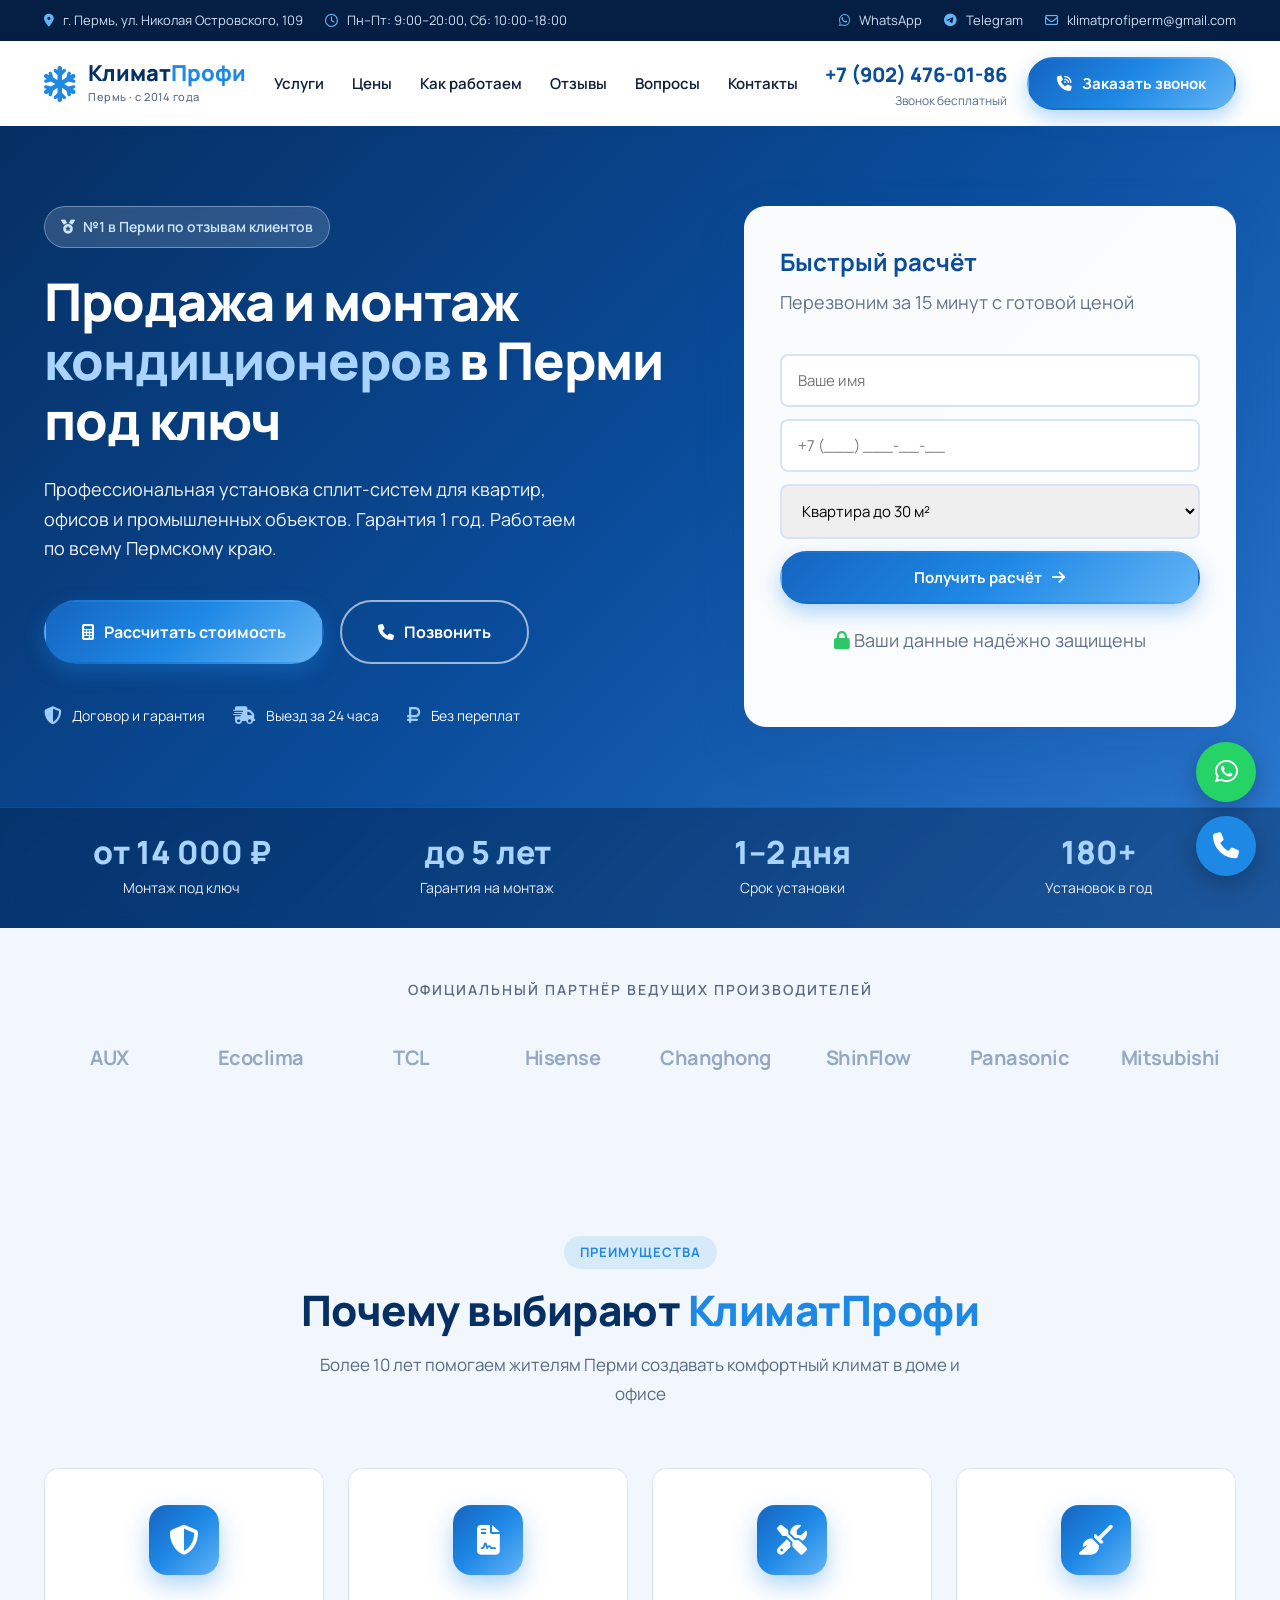
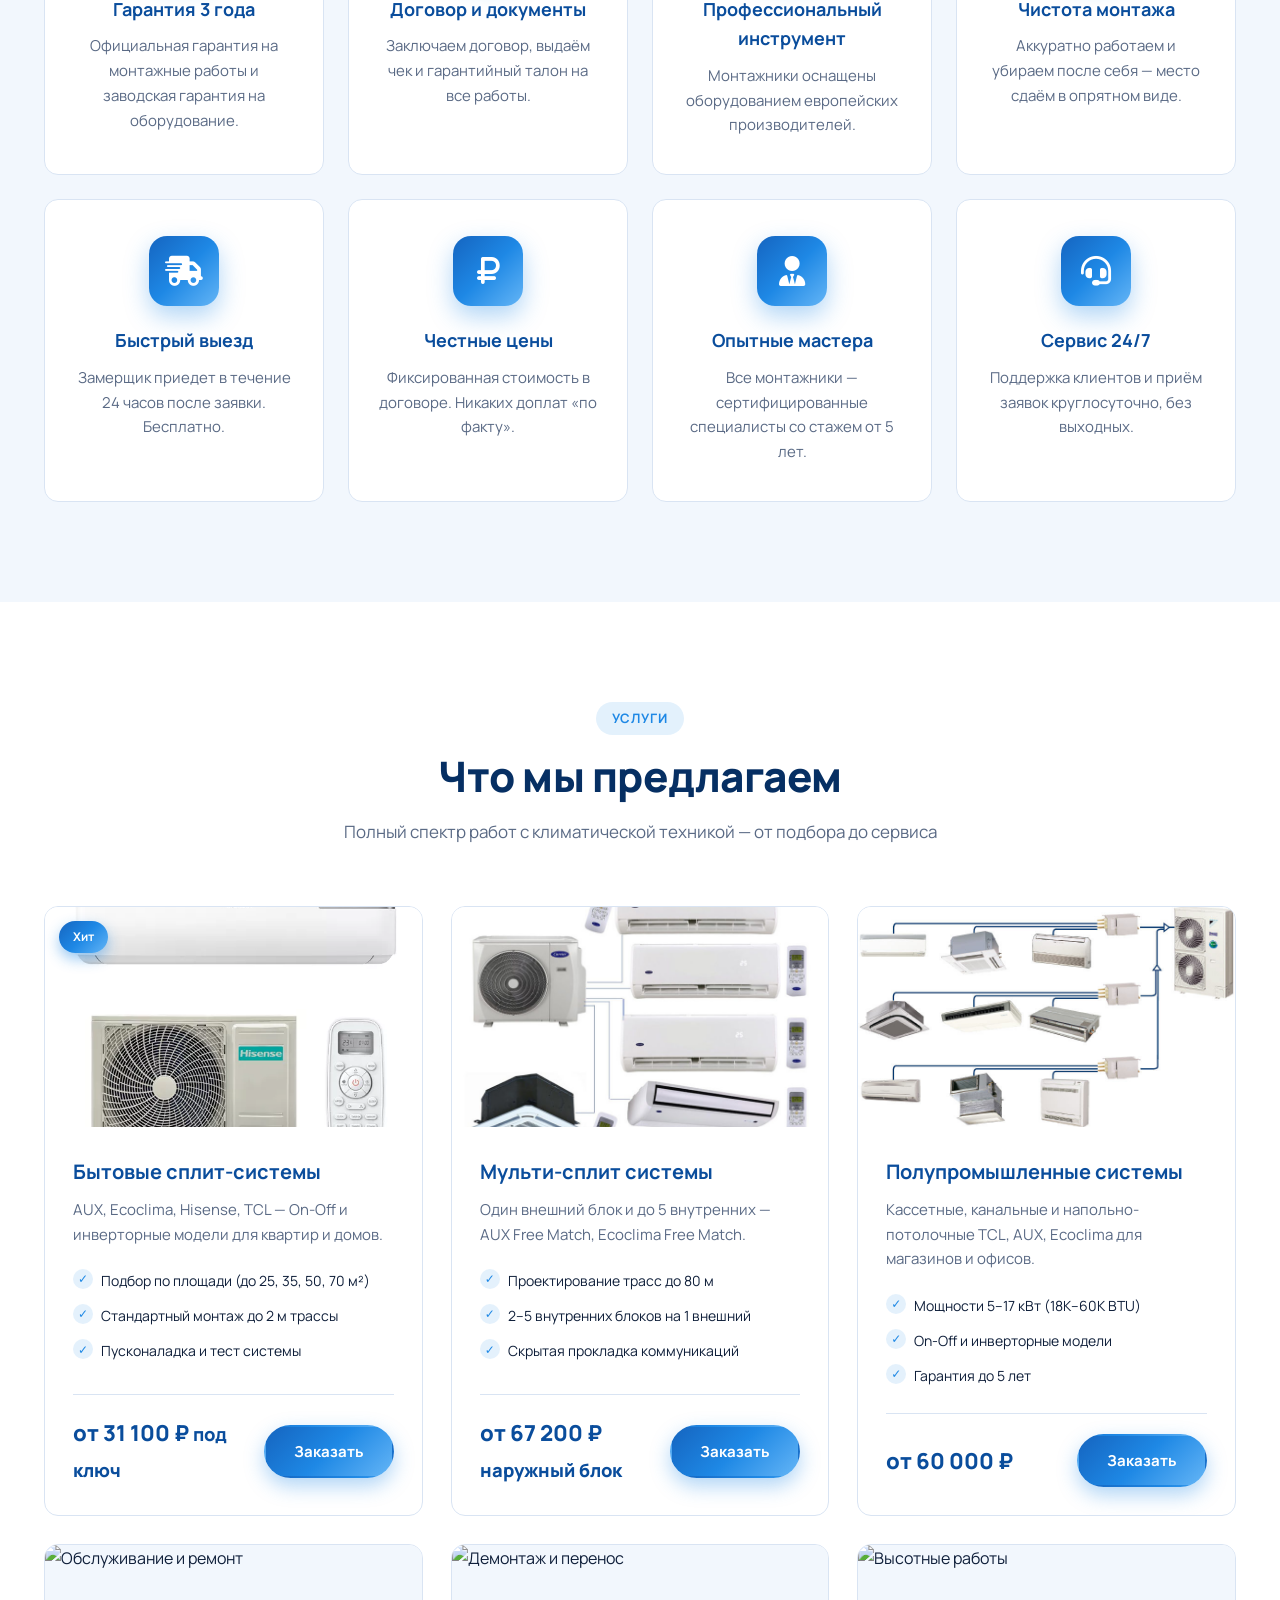
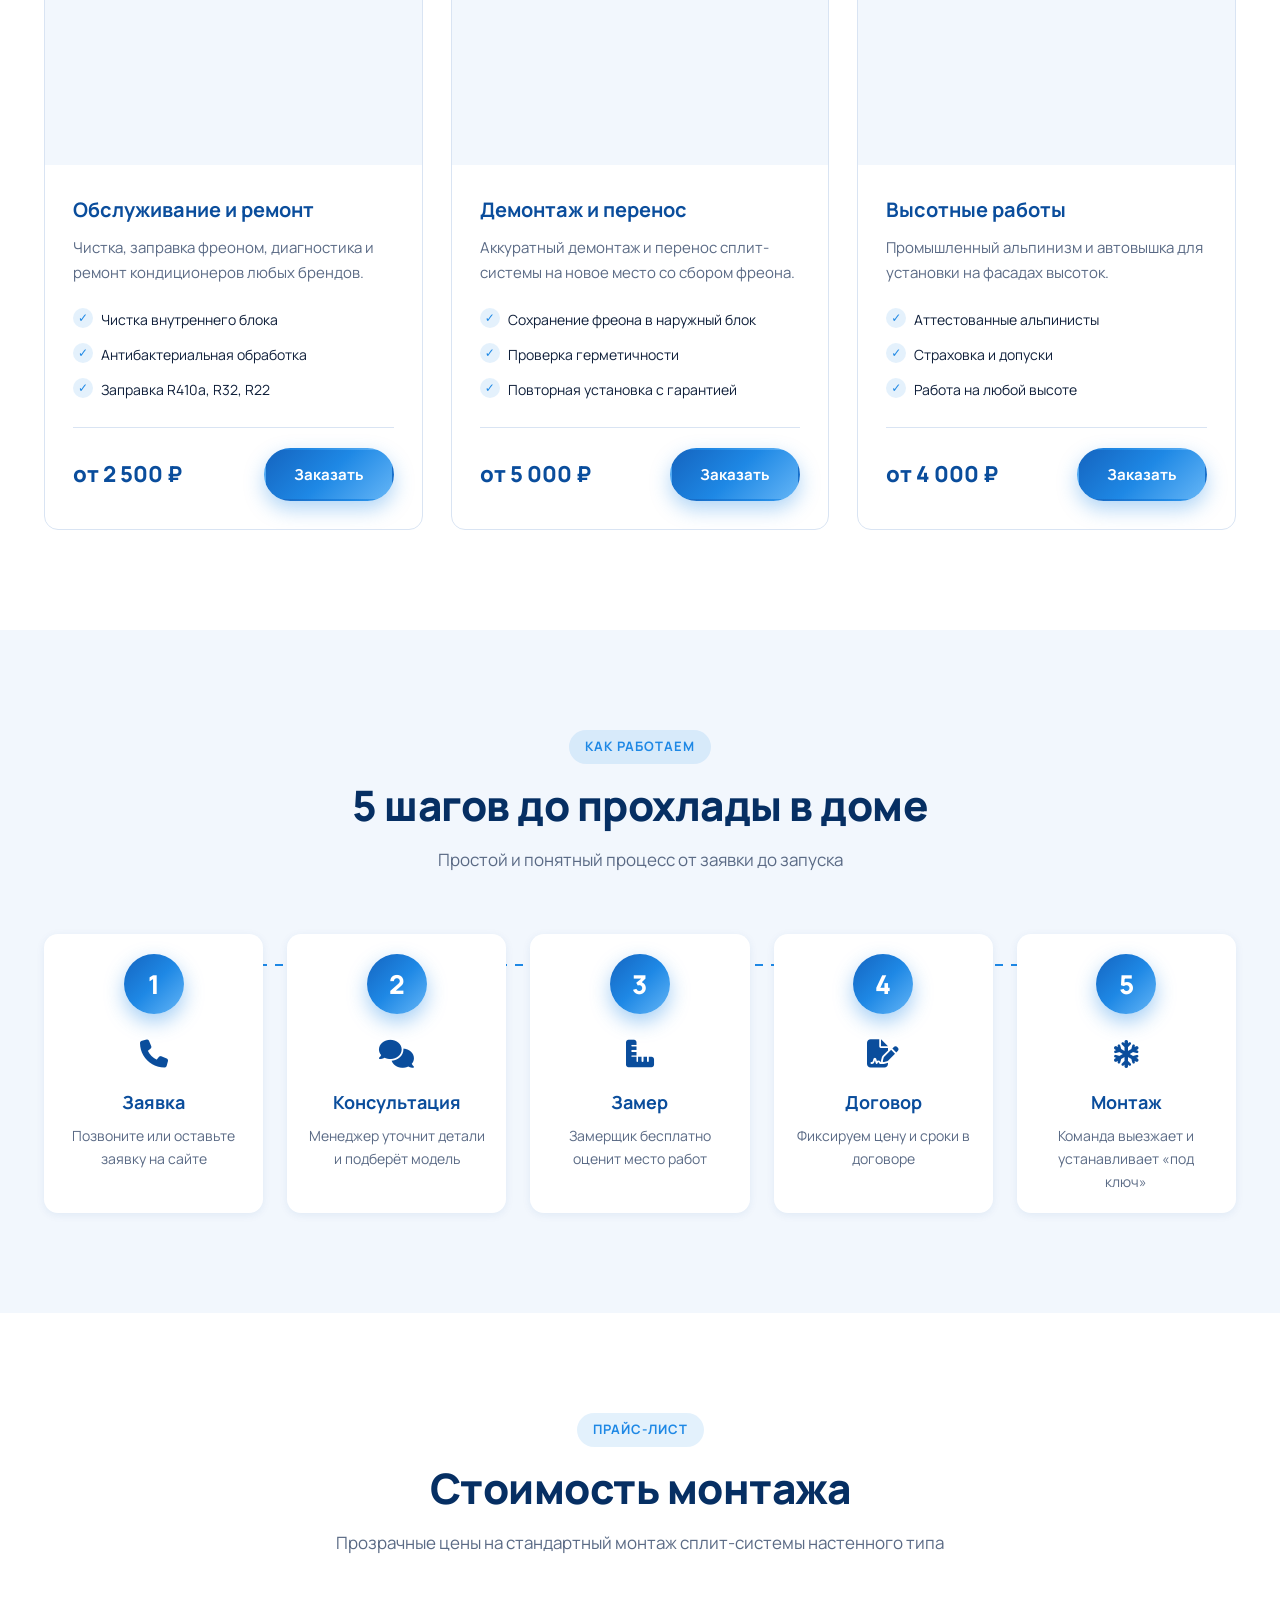
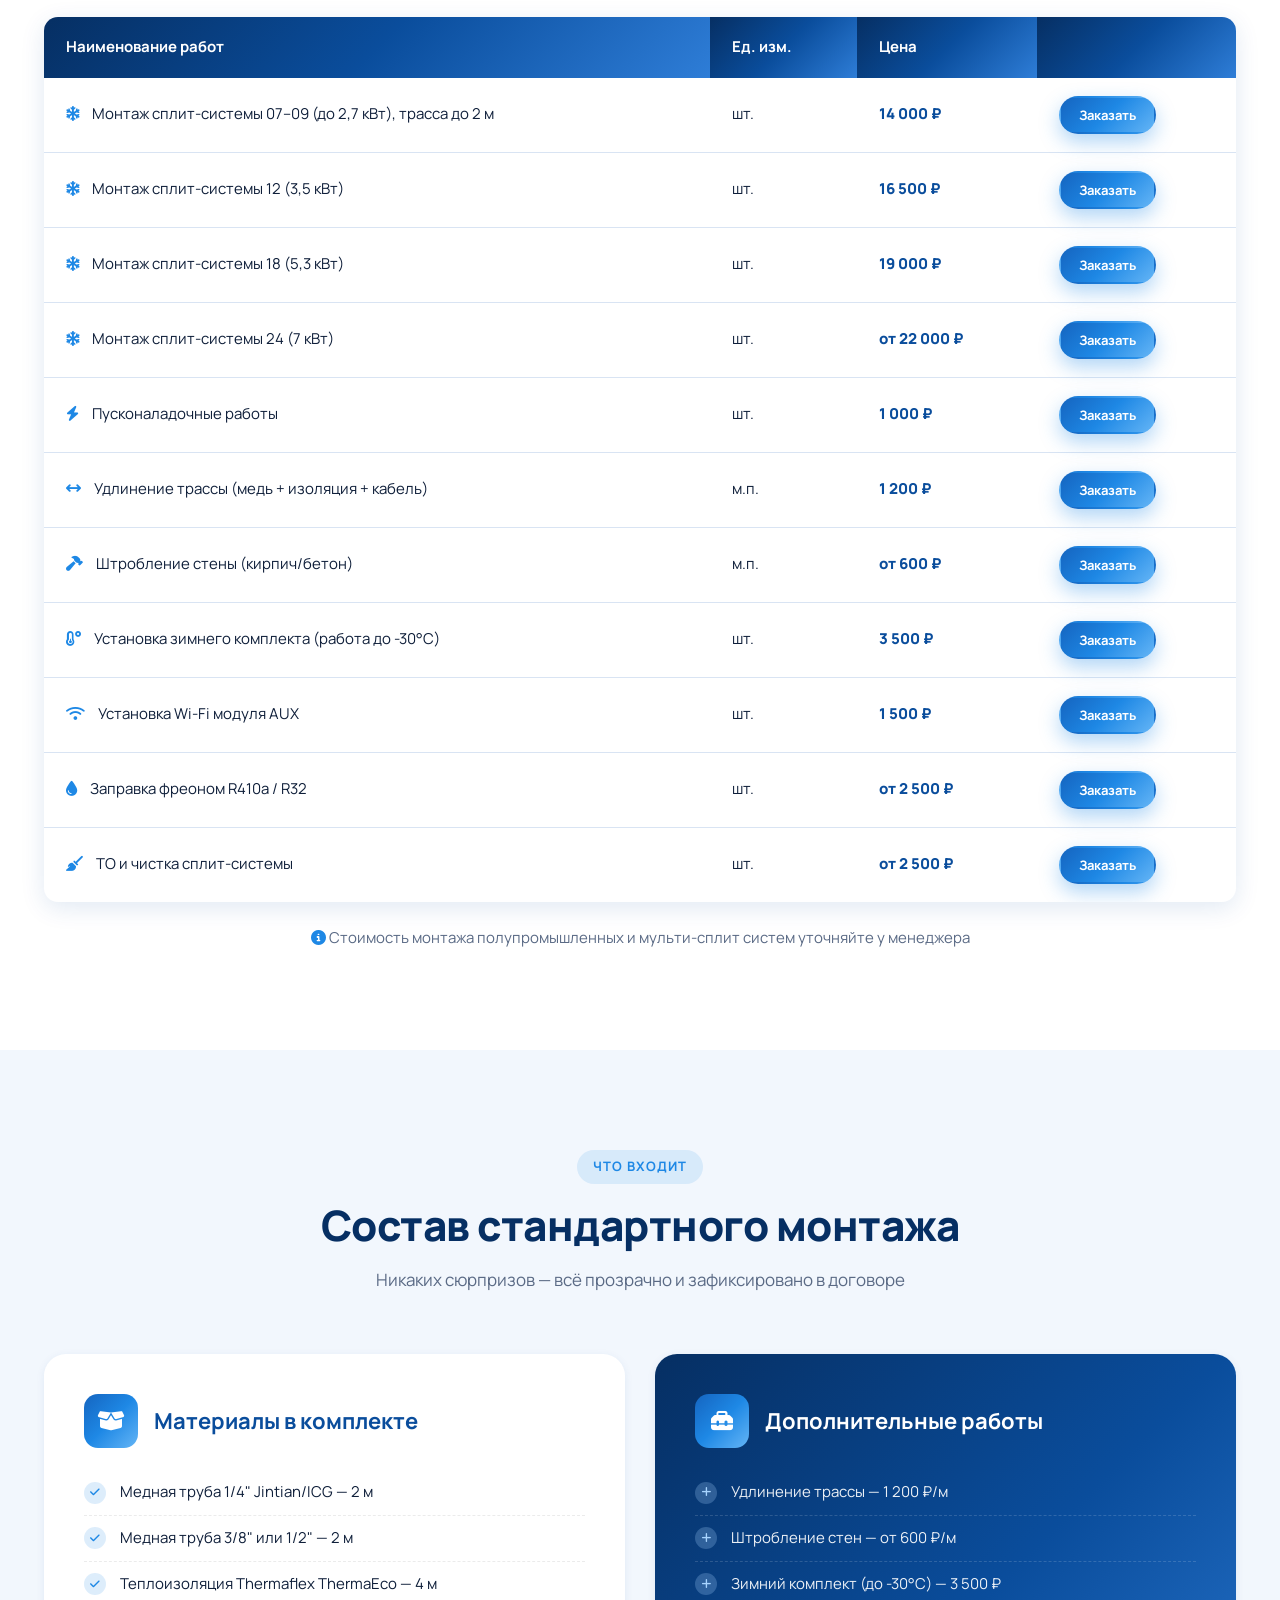
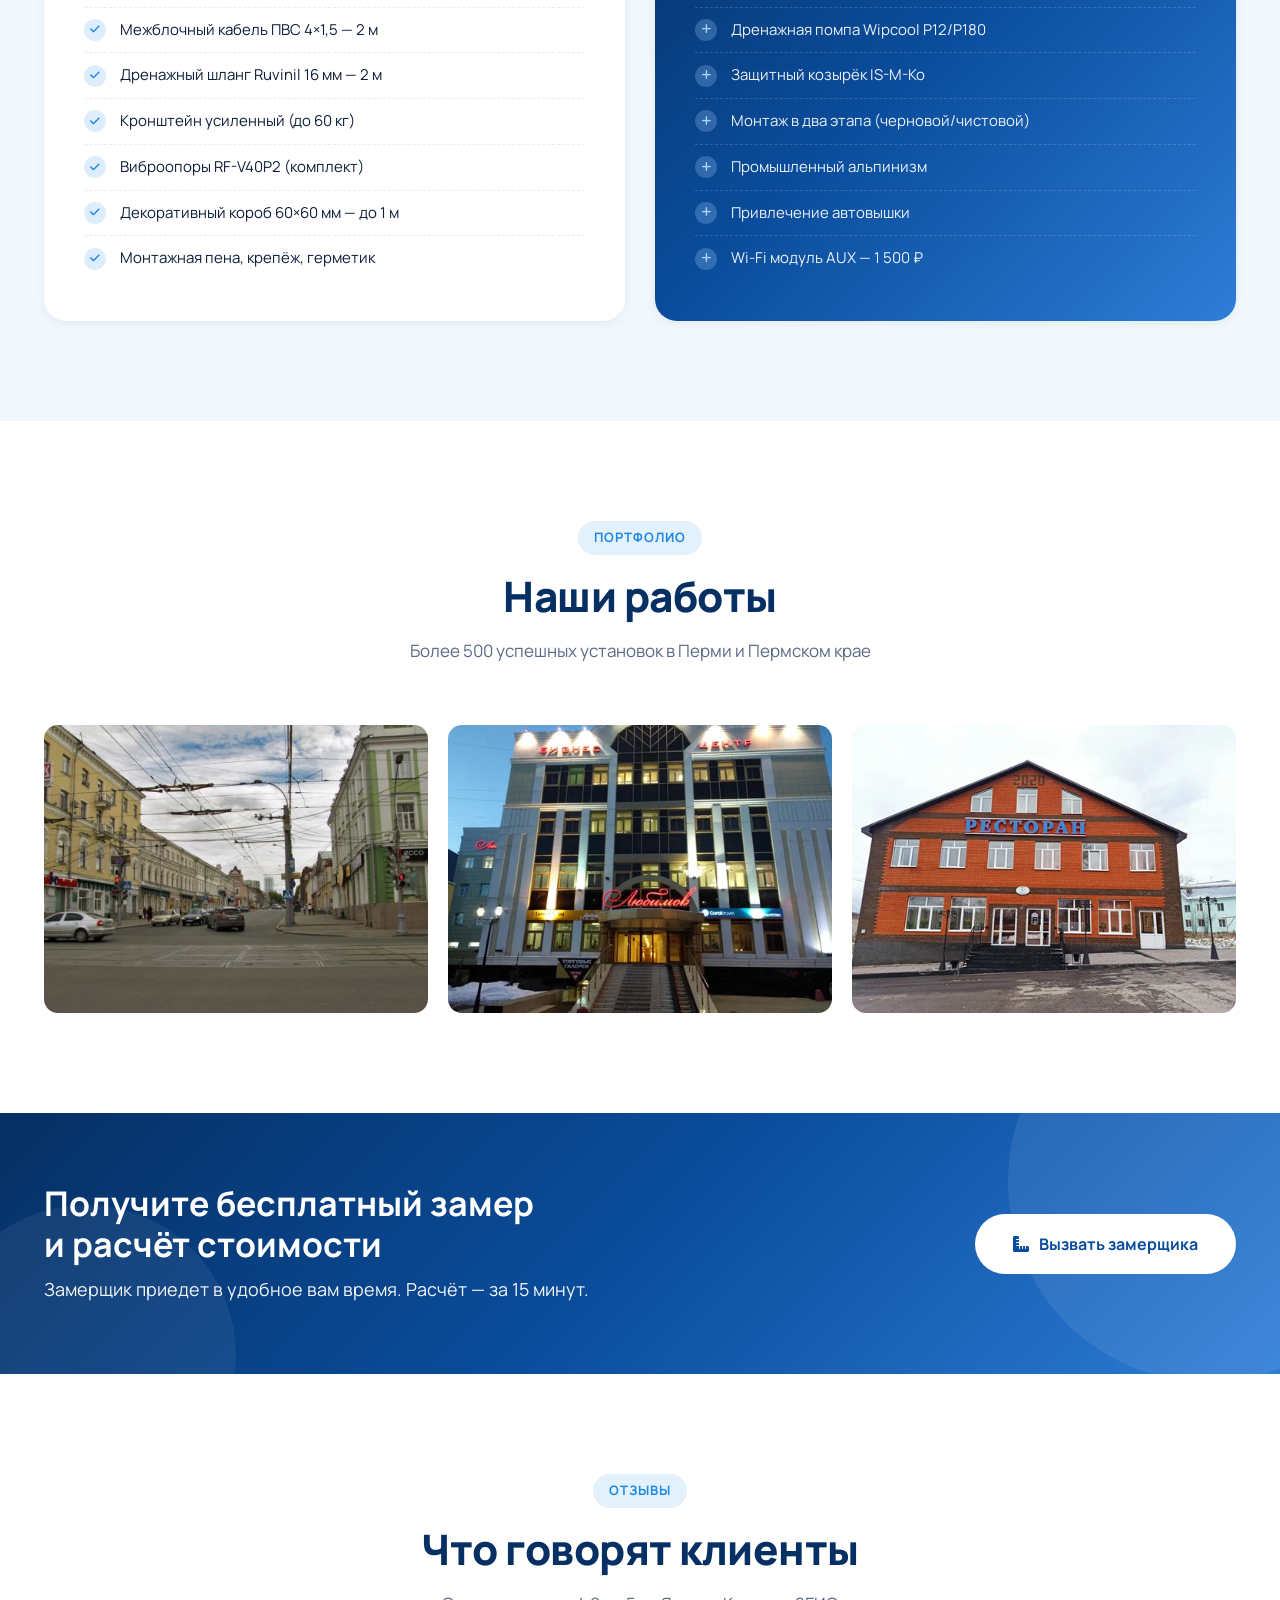
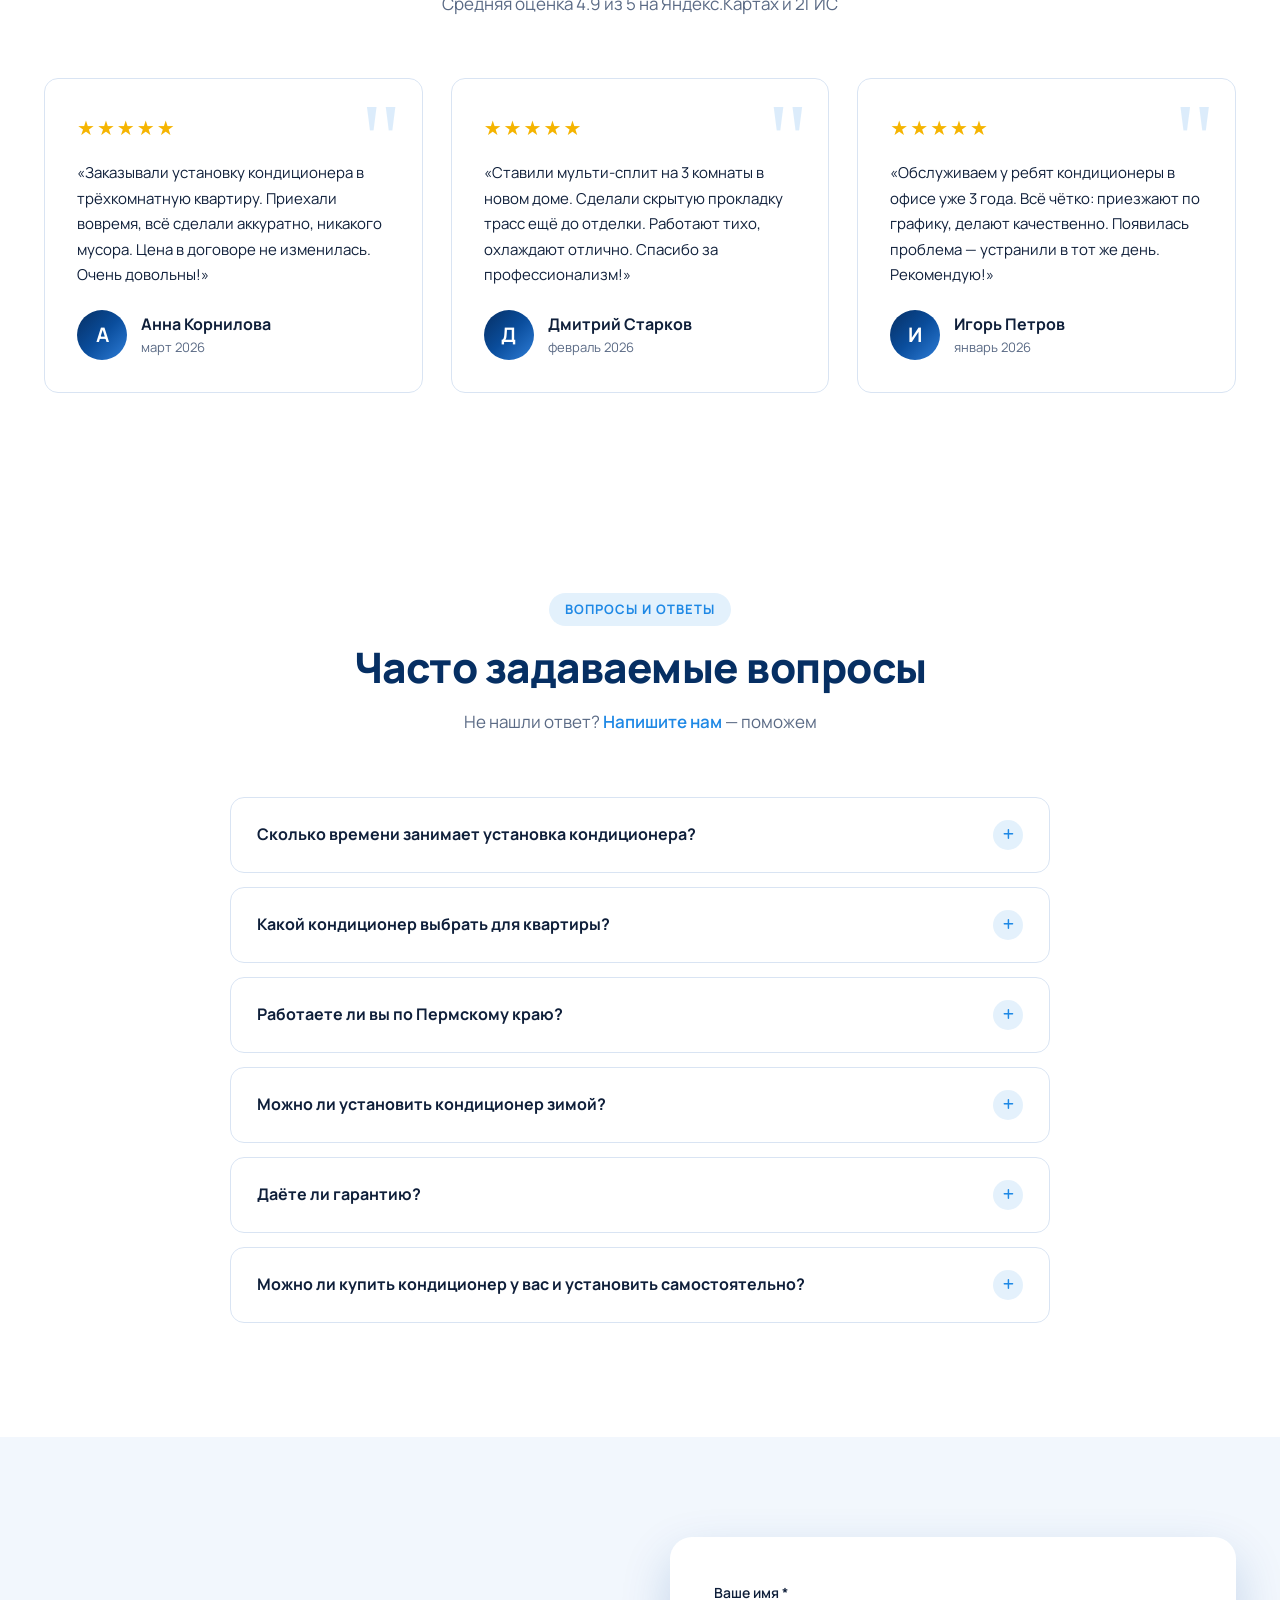
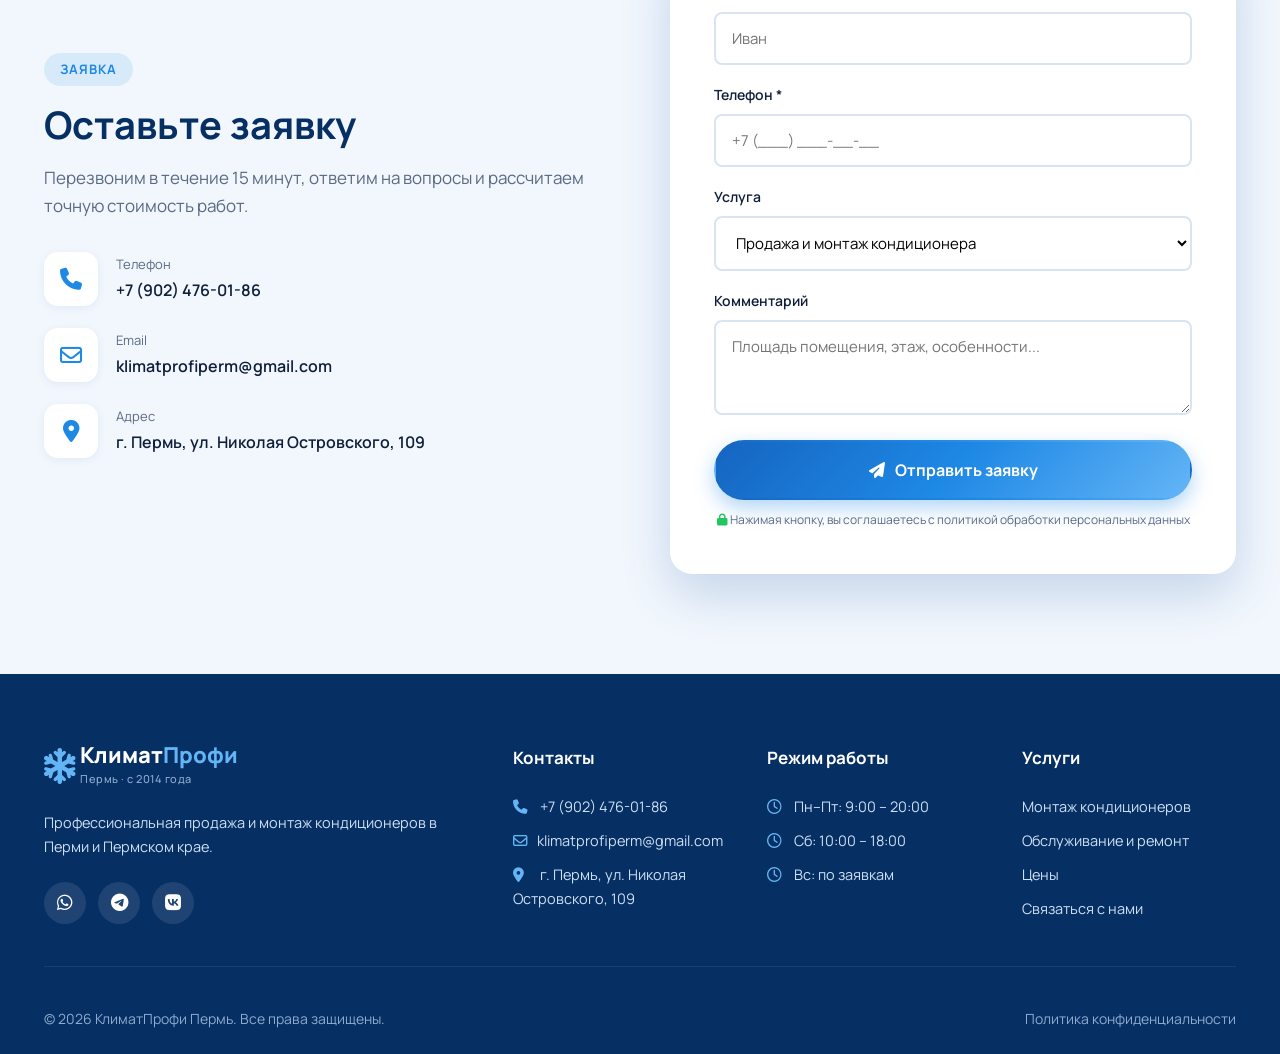
==== index.html @ 1a4e826a "Update index.html" ====
<!DOCTYPE html>
<html lang="ru">
<head>
<meta charset="UTF-8">
<meta name="viewport" content="width=device-width, initial-scale=1.0">
<title>КлиматПрофи Пермь — продажа и монтаж кондиционеров под ключ</title>
<meta name="description" content="Профессиональная установка и продажа кондиционеров в Перми. Гарантия до 5 лет, выезд замерщика бесплатно, монтаж от 14 000 ₽. Звоните!">
<meta name="keywords" content="кондиционеры Пермь, монтаж кондиционеров, установка сплит-системы, купить кондиционер Пермь">

<!-- Preconnect для шрифтов и изображений -->
<link rel="preconnect" href="https://fonts.googleapis.com">
<link rel="preconnect" href="https://fonts.gstatic.com" crossorigin>
<link rel="preconnect" href="https://images.unsplash.com">

<!-- Современный шрифт -->
<link href="https://fonts.googleapis.com/css2?family=Manrope:wght@400;500;600;700;800&display=swap" rel="stylesheet">

<!-- Иконки -->
<link rel="stylesheet" href="https://cdnjs.cloudflare.com/ajax/libs/font-awesome/6.5.1/css/all.min.css">

<!-- AOS — анимации при скролле -->
<link rel="stylesheet" href="https://unpkg.com/aos@2.3.1/dist/aos.css">

<!-- Стили -->
<link rel="stylesheet" href="css/style.css">
<link rel="stylesheet" href="css/responsive.css">
</head>
<body>

<!-- Top bar -->
<div class="top-bar">
  <div class="container top-bar-inner">
    <div class="top-bar-left">
      <span><i class="fa-solid fa-location-dot"></i> г. Пермь, ул. Николая Островского, 109</span>
      <span><i class="fa-regular fa-clock"></i> Пн–Пт: 9:00–20:00, Сб: 10:00–18:00</span>
    </div>
    <div class="top-bar-right">
      <a href="https://wa.me/79024760186"><i class="fa-brands fa-whatsapp"></i> WhatsApp</a>
      <a href="https://t.me/tepaaaaaaaa"><i class="fa-brands fa-telegram"></i> Telegram</a>
      <a href="mailto:klimatprofiperm@gmail.com"><i class="fa-regular fa-envelope"></i> klimatprofiperm@gmail.com</a>
    </div>
  </div>
</div>

<!-- Header -->
<header id="header">
  <div class="container">
    <div class="header-inner">
      <a href="#" class="logo">
        <i class="fa-solid fa-snowflake logo-icon"></i>
        <div>
          <div class="logo-text">Климат<span>Профи</span></div>
          <div class="logo-sub">Пермь · с 2014 года</div>
        </div>
      </a>

      <nav class="main-nav">
        <a href="#services">Услуги</a>
        <a href="#prices">Цены</a>
        <a href="#steps">Как работаем</a>
        <a href="#reviews">Отзывы</a>
        <a href="#faq">Вопросы</a>
        <a href="#contacts">Контакты</a>
      </nav>

      <div class="contact-block">
        <div class="phone-wrap">
          <a href="tel:+79024760186" class="phone">+7 (902) 476-01-86</a>
          <span class="phone-sub">Звонок бесплатный</span>
        </div>
        <button class="btn btn-primary" onclick="openModal()">
          <i class="fa-solid fa-phone-volume"></i> Заказать звонок
        </button>
      </div>

      <button class="burger" id="burger" aria-label="Меню">
        <span></span><span></span><span></span>
      </button>
    </div>
  </div>
</header>

<!-- Hero -->
<section class="hero">
  <div class="hero-bg"></div>
  <div class="hero-overlay"></div>
  <div class="container hero-content">
    <div class="hero-text" data-aos="fade-right" data-aos-duration="800">
      <div class="hero-badge">
        <i class="fa-solid fa-medal"></i> №1 в Перми по отзывам клиентов
      </div>
      <h1>Продажа и монтаж<br><span class="accent">кондиционеров</span> в Перми<br>под ключ</h1>
      <p>Профессиональная установка сплит-систем для квартир, офисов и промышленных объектов. Гарантия 1 год. Работаем по всему Пермскому краю.</p>

      <div class="hero-actions">
        <button class="btn btn-primary btn-lg" onclick="scrollToForm()">
          <i class="fa-solid fa-calculator"></i> Рассчитать стоимость
        </button>
        <a href="tel:+79024760186" class="btn btn-outline btn-lg">
          <i class="fa-solid fa-phone"></i> Позвонить
        </a>
      </div>

      <div class="hero-trust">
        <div class="trust-item"><i class="fa-solid fa-shield-halved"></i> Договор и гарантия</div>
        <div class="trust-item"><i class="fa-solid fa-truck-fast"></i> Выезд за 24 часа</div>
        <div class="trust-item"><i class="fa-solid fa-ruble-sign"></i> Без переплат</div>
      </div>
    </div>

    <div class="hero-card" data-aos="fade-left" data-aos-duration="800" data-aos-delay="200">
      <h3>Быстрый расчёт</h3>
      <p class="hero-card-sub">Перезвоним за 15 минут с готовой ценой</p>
      <form onsubmit="submitForm(event)" class="hero-form">
        <input type="text" name="Имя"     placeholder="Ваше имя" required>
        <input type="tel"  name="Телефон" placeholder="+7 (___) ___-__-__" required>
        <select name="Тип объекта">
          <option>Квартира до 30 м²</option>
          <option>Квартира 30–60 м²</option>
          <option>Квартира более 60 м²</option>
          <option>Офис / коммерция</option>
          <option>Промышленный объект</option>
        </select>
        <!-- honeypot -->
        <input type="text" name="_honey" tabindex="-1" autocomplete="off"
              style="position:absolute;left:-9999px;opacity:0" aria-hidden="true">
        <button type="submit" class="btn btn-primary btn-block">
          Получить расчёт <i class="fa-solid fa-arrow-right"></i>
        </button>
        <p class="form-note"><i class="fa-solid fa-lock"></i> Ваши данные надёжно защищены</p>
      </form>

    </div>
  </div>

  <div class="hero-features">
    <div class="container hero-features-inner">
      <div class="hero-feature" data-aos="zoom-in" data-aos-delay="100">
        <div class="hf-num">от 14 000 ₽</div>
        <div class="hf-label">Монтаж под ключ</div>
      </div>
      <div class="hero-feature" data-aos="zoom-in" data-aos-delay="200">
        <div class="hf-num">до 5 лет</div>
        <div class="hf-label">Гарантия на монтаж</div>
      </div>
      <div class="hero-feature" data-aos="zoom-in" data-aos-delay="300">
        <div class="hf-num">1–2 дня</div>
        <div class="hf-label">Срок установки</div>
      </div>
      <div class="hero-feature" data-aos="zoom-in" data-aos-delay="400">
        <div class="hf-num">180+</div>
        <div class="hf-label">Установок в год</div>
      </div>
    </div>
  </div>
</section>

<!-- Brands -->
<section class="brands">
  <div class="container">
    <p class="brands-title">Официальный партнёр ведущих производителей</p>
    <div class="brands-grid">
      <div class="brand">AUX</div>
      <div class="brand">Ecoclima</div>
      <div class="brand">TCL</div>
      <div class="brand">Hisense</div>
      <div class="brand">Changhong</div>
      <div class="brand">ShinFlow</div>
      <div class="brand">Panasonic</div>
      <div class="brand">Mitsubishi</div>
    </div>
  </div>
</section>

<!-- Advantages -->
<section class="advantages" id="advantages">
  <div class="container">
    <div class="section-header" data-aos="fade-up">
      <span class="section-tag">Преимущества</span>
      <h2>Почему выбирают <span class="accent">КлиматПрофи</span></h2>
      <p class="section-subtitle">Более 10 лет помогаем жителям Перми создавать комфортный климат в доме и офисе</p>
    </div>
    <div class="adv-grid">
      <div class="adv-card" data-aos="fade-up" data-aos-delay="50">
        <div class="adv-icon"><i class="fa-solid fa-shield-halved"></i></div>
        <h3>Гарантия 3 года</h3>
        <p>Официальная гарантия на монтажные работы и заводская гарантия на оборудование.</p>
      </div>
      <div class="adv-card" data-aos="fade-up" data-aos-delay="100">
        <div class="adv-icon"><i class="fa-solid fa-file-contract"></i></div>
        <h3>Договор и документы</h3>
        <p>Заключаем договор, выдаём чек и гарантийный талон на все работы.</p>
      </div>
      <div class="adv-card" data-aos="fade-up" data-aos-delay="150">
        <div class="adv-icon"><i class="fa-solid fa-screwdriver-wrench"></i></div>
        <h3>Профессиональный инструмент</h3>
        <p>Монтажники оснащены оборудованием европейских производителей.</p>
      </div>
      <div class="adv-card" data-aos="fade-up" data-aos-delay="200">
        <div class="adv-icon"><i class="fa-solid fa-broom"></i></div>
        <h3>Чистота монтажа</h3>
        <p>Аккуратно работаем и убираем после себя — место сдаём в опрятном виде.</p>
      </div>
      <div class="adv-card" data-aos="fade-up" data-aos-delay="250">
        <div class="adv-icon"><i class="fa-solid fa-truck-fast"></i></div>
        <h3>Быстрый выезд</h3>
        <p>Замерщик приедет в течение 24 часов после заявки. Бесплатно.</p>
      </div>
      <div class="adv-card" data-aos="fade-up" data-aos-delay="300">
        <div class="adv-icon"><i class="fa-solid fa-ruble-sign"></i></div>
        <h3>Честные цены</h3>
        <p>Фиксированная стоимость в договоре. Никаких доплат «по факту».</p>
      </div>
      <div class="adv-card" data-aos="fade-up" data-aos-delay="350">
        <div class="adv-icon"><i class="fa-solid fa-user-tie"></i></div>
        <h3>Опытные мастера</h3>
        <p>Все монтажники — сертифицированные специалисты со стажем от 5 лет.</p>
      </div>
      <div class="adv-card" data-aos="fade-up" data-aos-delay="400">
        <div class="adv-icon"><i class="fa-solid fa-headset"></i></div>
        <h3>Сервис 24/7</h3>
        <p>Поддержка клиентов и приём заявок круглосуточно, без выходных.</p>
      </div>
    </div>
  </div>
</section>

<!-- Services -->
<section id="services" class="services">
  <div class="container">
    <div class="section-header" data-aos="fade-up">
      <span class="section-tag">Услуги</span>
      <h2>Что мы предлагаем</h2>
      <p class="section-subtitle">Полный спектр работ с климатической техникой — от подбора до сервиса</p>
    </div>
    <div class="services-grid">

      <div class="service-card" data-aos="fade-up" data-aos-delay="50">
        <div class="service-img">
          <img src="img/bit.webp" alt="Бытовые сплит-системы AUX, Ecoclima" loading="lazy">
          <span class="service-tag">Хит</span>
        </div>
        <div class="service-body">
          <h3>Бытовые сплит-системы</h3>
          <p>AUX, Ecoclima, Hisense, TCL — On-Off и инверторные модели для квартир и домов.</p>
          <ul>
            <li>Подбор по площади (до 25, 35, 50, 70 м²)</li>
            <li>Стандартный монтаж до 2 м трассы</li>
            <li>Пусконаладка и тест системы</li>
          </ul>
          <div class="service-footer">
            <div class="price">от 31 100 ₽ <small>под ключ</small></div>
            <button class="btn btn-primary" onclick="scrollToForm()">Заказать</button>
          </div>
        </div>
      </div>

      <div class="service-card" data-aos="fade-up" data-aos-delay="100">
        <div class="service-img">
          <img src="img/multi.jpeg" alt="Мульти-сплит системы AUX" loading="lazy">
        </div>
        <div class="service-body">
          <h3>Мульти-сплит системы</h3>
          <p>Один внешний блок и до 5 внутренних — AUX Free Match, Ecoclima Free Match.</p>
          <ul>
            <li>Проектирование трасс до 80 м</li>
            <li>2–5 внутренних блоков на 1 внешний</li>
            <li>Скрытая прокладка коммуникаций</li>
          </ul>
          <div class="service-footer">
            <div class="price">от 67 200 ₽ <small>наружный блок</small></div>
            <button class="btn btn-primary" onclick="scrollToForm()">Заказать</button>
          </div>
        </div>
      </div>

      <div class="service-card" data-aos="fade-up" data-aos-delay="150">
        <div class="service-img">
          <img src="img/prom.jpeg" alt="Промышленные кондиционеры TCL, Ecoclima" loading="lazy">
        </div>
        <div class="service-body">
          <h3>Полупромышленные системы</h3>
          <p>Кассетные, канальные и напольно-потолочные TCL, AUX, Ecoclima для магазинов и офисов.</p>
          <ul>
            <li>Мощности 5–17 кВт (18K–60K BTU)</li>
            <li>On-Off и инверторные модели</li>
            <li>Гарантия до 5 лет</li>
          </ul>
          <div class="service-footer">
            <div class="price">от 60 000 ₽</div>
            <button class="btn btn-primary" onclick="scrollToForm()">Заказать</button>
          </div>
        </div>
      </div>

      <div class="service-card" data-aos="fade-up" data-aos-delay="200">
        <div class="service-img">
          <img src="https://images.unsplash.com/photo-1597423498219-04418210827d?w=600&q=80" alt="Обслуживание и ремонт" loading="lazy">
        </div>
        <div class="service-body">
          <h3>Обслуживание и ремонт</h3>
          <p>Чистка, заправка фреоном, диагностика и ремонт кондиционеров любых брендов.</p>
          <ul>
            <li>Чистка внутреннего блока</li>
            <li>Антибактериальная обработка</li>
            <li>Заправка R410a, R32, R22</li>
          </ul>
          <div class="service-footer">
            <div class="price">от 2 500 ₽</div>
            <button class="btn btn-primary" onclick="scrollToForm()">Заказать</button>
          </div>
        </div>
      </div>

      <div class="service-card" data-aos="fade-up" data-aos-delay="250">
        <div class="service-img">
          <img src="https://images.unsplash.com/photo-1621905251918-48416bd8575a?w=600&q=80" alt="Демонтаж и перенос" loading="lazy">
        </div>
        <div class="service-body">
          <h3>Демонтаж и перенос</h3>
          <p>Аккуратный демонтаж и перенос сплит-системы на новое место со сбором фреона.</p>
          <ul>
            <li>Сохранение фреона в наружный блок</li>
            <li>Проверка герметичности</li>
            <li>Повторная установка с гарантией</li>
          </ul>
          <div class="service-footer">
            <div class="price">от 5 000 ₽</div>
            <button class="btn btn-primary" onclick="scrollToForm()">Заказать</button>
          </div>
        </div>
      </div>

      <div class="service-card" data-aos="fade-up" data-aos-delay="300">
        <div class="service-img">
          <img src="https://images.unsplash.com/photo-1581094288338-2314dddb7ece?w=600&q=80" alt="Высотные работы" loading="lazy">
        </div>
        <div class="service-body">
          <h3>Высотные работы</h3>
          <p>Промышленный альпинизм и автовышка для установки на фасадах высоток.</p>
          <ul>
            <li>Аттестованные альпинисты</li>
            <li>Страховка и допуски</li>
            <li>Работа на любой высоте</li>
          </ul>
          <div class="service-footer">
            <div class="price">от 4 000 ₽</div>
            <button class="btn btn-primary" onclick="scrollToForm()">Заказать</button>
          </div>
        </div>
      </div>

    </div>
  </div>
</section>

<!-- Steps -->
<section class="steps" id="steps">
  <div class="container">
    <div class="section-header" data-aos="fade-up">
      <span class="section-tag">Как работаем</span>
      <h2>5 шагов до прохлады в доме</h2>
      <p class="section-subtitle">Простой и понятный процесс от заявки до запуска</p>
    </div>
    <div class="steps-grid">
      <div class="step" data-aos="fade-up" data-aos-delay="50">
        <div class="step-num">1</div>
        <div class="step-icon"><i class="fa-solid fa-phone"></i></div>
        <h4>Заявка</h4>
        <p>Позвоните или оставьте заявку на сайте</p>
      </div>
      <div class="step" data-aos="fade-up" data-aos-delay="150">
        <div class="step-num">2</div>
        <div class="step-icon"><i class="fa-solid fa-comments"></i></div>
        <h4>Консультация</h4>
        <p>Менеджер уточнит детали и подберёт модель</p>
      </div>
      <div class="step" data-aos="fade-up" data-aos-delay="250">
        <div class="step-num">3</div>
        <div class="step-icon"><i class="fa-solid fa-ruler-combined"></i></div>
        <h4>Замер</h4>
        <p>Замерщик бесплатно оценит место работ</p>
      </div>
      <div class="step" data-aos="fade-up" data-aos-delay="350">
        <div class="step-num">4</div>
        <div class="step-icon"><i class="fa-solid fa-file-signature"></i></div>
        <h4>Договор</h4>
        <p>Фиксируем цену и сроки в договоре</p>
      </div>
      <div class="step" data-aos="fade-up" data-aos-delay="450">
        <div class="step-num">5</div>
        <div class="step-icon"><i class="fa-solid fa-snowflake"></i></div>
        <h4>Монтаж</h4>
        <p>Команда выезжает и устанавливает «под ключ»</p>
      </div>
    </div>
  </div>
</section>

<!-- Pricing -->
<section id="prices" class="prices">
  <div class="container">
    <div class="section-header" data-aos="fade-up">
      <span class="section-tag">Прайс-лист</span>
      <h2>Стоимость монтажа</h2>
      <p class="section-subtitle">Прозрачные цены на стандартный монтаж сплит-системы настенного типа</p>
    </div>
    <div class="price-table-wrap" data-aos="fade-up">
      <table class="price-table">
        <thead>
          <tr>
            <th>Наименование работ</th>
            <th>Ед. изм.</th>
            <th>Цена</th>
            <th></th>
          </tr>
        </thead>
        <tbody>
          <tr>
            <td><i class="fa-solid fa-snowflake price-ico"></i> Монтаж сплит-системы 07–09 (до 2,7 кВт), трасса до 2 м</td>
            <td>шт.</td>
            <td class="price-cell">14 000 ₽</td>
            <td><button class="btn btn-sm btn-primary" onclick="scrollToForm()">Заказать</button></td>
          </tr>
          <tr>
            <td><i class="fa-solid fa-snowflake price-ico"></i> Монтаж сплит-системы 12 (3,5 кВт)</td>
            <td>шт.</td>
            <td class="price-cell">16 500 ₽</td>
            <td><button class="btn btn-sm btn-primary" onclick="scrollToForm()">Заказать</button></td>
          </tr>
          <tr>
            <td><i class="fa-solid fa-snowflake price-ico"></i> Монтаж сплит-системы 18 (5,3 кВт)</td>
            <td>шт.</td>
            <td class="price-cell">19 000 ₽</td>
            <td><button class="btn btn-sm btn-primary" onclick="scrollToForm()">Заказать</button></td>
          </tr>
          <tr>
            <td><i class="fa-solid fa-snowflake price-ico"></i> Монтаж сплит-системы 24 (7 кВт)</td>
            <td>шт.</td>
            <td class="price-cell">от 22 000 ₽</td>
            <td><button class="btn btn-sm btn-primary" onclick="scrollToForm()">Заказать</button></td>
          </tr>
          <tr>
            <td><i class="fa-solid fa-bolt price-ico"></i> Пусконаладочные работы</td>
            <td>шт.</td>
            <td class="price-cell">1 000 ₽</td>
            <td><button class="btn btn-sm btn-primary" onclick="scrollToForm()">Заказать</button></td>
          </tr>
          <tr>
            <td><i class="fa-solid fa-arrows-left-right price-ico"></i> Удлинение трассы (медь + изоляция + кабель)</td>
            <td>м.п.</td>
            <td class="price-cell">1 200 ₽</td>
            <td><button class="btn btn-sm btn-primary" onclick="scrollToForm()">Заказать</button></td>
          </tr>
          <tr>
            <td><i class="fa-solid fa-hammer price-ico"></i> Штробление стены (кирпич/бетон)</td>
            <td>м.п.</td>
            <td class="price-cell">от 600 ₽</td>
            <td><button class="btn btn-sm btn-primary" onclick="scrollToForm()">Заказать</button></td>
          </tr>
          <tr>
            <td><i class="fa-solid fa-temperature-low price-ico"></i> Установка зимнего комплекта (работа до -30°C)</td>
            <td>шт.</td>
            <td class="price-cell">3 500 ₽</td>
            <td><button class="btn btn-sm btn-primary" onclick="scrollToForm()">Заказать</button></td>
          </tr>
          <tr>
            <td><i class="fa-solid fa-wifi price-ico"></i> Установка Wi-Fi модуля AUX</td>
            <td>шт.</td>
            <td class="price-cell">1 500 ₽</td>
            <td><button class="btn btn-sm btn-primary" onclick="scrollToForm()">Заказать</button></td>
          </tr>
          <tr>
            <td><i class="fa-solid fa-droplet price-ico"></i> Заправка фреоном R410a / R32</td>
            <td>шт.</td>
            <td class="price-cell">от 2 500 ₽</td>
            <td><button class="btn btn-sm btn-primary" onclick="scrollToForm()">Заказать</button></td>
          </tr>
          <tr>
            <td><i class="fa-solid fa-broom price-ico"></i> ТО и чистка сплит-системы</td>
            <td>шт.</td>
            <td class="price-cell">от 2 500 ₽</td>
            <td><button class="btn btn-sm btn-primary" onclick="scrollToForm()">Заказать</button></td>
          </tr>
        </tbody>
      </table>
    </div>
    <p class="price-note"><i class="fa-solid fa-circle-info"></i> Стоимость монтажа полупромышленных и мульти-сплит систем уточняйте у менеджера</p>
  </div>
</section>

<!-- Includes -->
<section class="includes">
  <div class="container">
    <div class="section-header" data-aos="fade-up">
      <span class="section-tag">Что входит</span>
      <h2>Состав стандартного монтажа</h2>
      <p class="section-subtitle">Никаких сюрпризов — всё прозрачно и зафиксировано в договоре</p>
    </div>
    <div class="includes-grid">
      <div class="includes-box" data-aos="fade-right">
        <div class="includes-head">
          <i class="fa-solid fa-box-open"></i>
          <h3>Материалы в комплекте</h3>
        </div>
        <ul>
          <li><i class="fa-solid fa-check"></i> Медная труба 1/4" Jintian/ICG — 2 м</li>
          <li><i class="fa-solid fa-check"></i> Медная труба 3/8" или 1/2" — 2 м</li>
          <li><i class="fa-solid fa-check"></i> Теплоизоляция Thermaflex ThermaEco — 4 м</li>
          <li><i class="fa-solid fa-check"></i> Межблочный кабель ПВС 4×1,5 — 2 м</li>
          <li><i class="fa-solid fa-check"></i> Дренажный шланг Ruvinil 16 мм — 2 м</li>
          <li><i class="fa-solid fa-check"></i> Кронштейн усиленный (до 60 кг)</li>
          <li><i class="fa-solid fa-check"></i> Виброопоры RF-V40P2 (комплект)</li>
          <li><i class="fa-solid fa-check"></i> Декоративный короб 60×60 мм — до 1 м</li>
          <li><i class="fa-solid fa-check"></i> Монтажная пена, крепёж, герметик</li>
        </ul>
      </div>
      <div class="includes-box dark" data-aos="fade-left">
        <div class="includes-head">
          <i class="fa-solid fa-toolbox"></i>
          <h3>Дополнительные работы</h3>
        </div>
        <ul>
          <li><i class="fa-solid fa-plus"></i> Удлинение трассы — 1 200 ₽/м</li>
          <li><i class="fa-solid fa-plus"></i> Штробление стен — от 600 ₽/м</li>
          <li><i class="fa-solid fa-plus"></i> Зимний комплект (до -30°C) — 3 500 ₽</li>
          <li><i class="fa-solid fa-plus"></i> Дренажная помпа Wipcool P12/P180</li>
          <li><i class="fa-solid fa-plus"></i> Защитный козырёк IS-M-Ko</li>
          <li><i class="fa-solid fa-plus"></i> Монтаж в два этапа (черновой/чистовой)</li>
          <li><i class="fa-solid fa-plus"></i> Промышленный альпинизм</li>
          <li><i class="fa-solid fa-plus"></i> Привлечение автовышки</li>
          <li><i class="fa-solid fa-plus"></i> Wi-Fi модуль AUX — 1 500 ₽</li>
        </ul>
      </div>
    </div>
  </div>
</section>


<!-- Gallery / Portfolio -->
<section class="gallery" id="gallery">
  <div class="container">
    <div class="section-header" data-aos="fade-up">
      <span class="section-tag">Портфолио</span>
      <h2>Наши работы</h2>
      <p class="section-subtitle">Более 500 успешных установок в Перми и Пермском крае</p>
    </div>
    <div class="gallery-grid">
      <div class="gallery-item" data-aos="zoom-in" data-aos-delay="50">
        <img src="img/sib.jpeg"
             alt="Установка кондиционера в квартире" loading="lazy"
             onerror="this.onerror=null;this.src='https://picsum.photos/seed/ac1/800/600';">
        <div class="gallery-caption">Квартира на ул. Сибирской</div>
      </div>
      <div class="gallery-item" data-aos="zoom-in" data-aos-delay="150">
        <img src="img/lubimov.webp"
             alt="Монтаж мульти-сплит системы" loading="lazy"
             onerror="this.onerror=null;this.src='https://picsum.photos/seed/ac2/800/600';">
        <div class="gallery-caption">Мульти-сплит, БЦ «Любимов»</div>
      </div>
      <div class="gallery-item" data-aos="zoom-in" data-aos-delay="250">
        <img src="img/ural.webp"
             alt="Промышленный кондиционер" loading="lazy"
             onerror="this.onerror=null;this.src='https://picsum.photos/seed/srvN/600/400';">
        <div class="gallery-caption">Ресторан «Урал»</div>
      </div>
    </div>
  </div>
</section>


<!-- CTA -->
<section class="cta-section" data-aos="fade-up">
  <div class="container cta-inner">
    <div class="cta-text">
      <h2>Получите бесплатный замер<br>и расчёт стоимости</h2>
      <p>Замерщик приедет в удобное вам время. Расчёт — за 15 минут.</p>
    </div>
    <button class="btn btn-white btn-lg" onclick="scrollToForm()">
      <i class="fa-solid fa-ruler-combined"></i> Вызвать замерщика
    </button>
  </div>
</section>

<!-- Reviews -->
<section class="reviews" id="reviews">
  <div class="container">
    <div class="section-header" data-aos="fade-up">
      <span class="section-tag">Отзывы</span>
      <h2>Что говорят клиенты</h2>
      <p class="section-subtitle">Средняя оценка 4.9 из 5 на Яндекс.Картах и 2ГИС</p>
    </div>
    <div class="reviews-grid">
      <div class="review-card" data-aos="fade-up" data-aos-delay="50">
        <div class="review-stars">★★★★★</div>
        <p class="review-text">«Заказывали установку кондиционера в трёхкомнатную квартиру. Приехали вовремя, всё сделали аккуратно, никакого мусора. Цена в договоре не изменилась. Очень довольны!»</p>
        <div class="review-author">
          <div class="review-avatar">А</div>
          <div>
            <div class="review-name">Анна Корнилова</div>
            <div class="review-date">март 2026</div>
          </div>
        </div>
      </div>
      <div class="review-card" data-aos="fade-up" data-aos-delay="150">
        <div class="review-stars">★★★★★</div>
        <p class="review-text">«Ставили мульти-сплит на 3 комнаты в новом доме. Сделали скрытую прокладку трасс ещё до отделки. Работают тихо, охлаждают отлично. Спасибо за профессионализм!»</p>
        <div class="review-author">
          <div class="review-avatar">Д</div>
          <div>
            <div class="review-name">Дмитрий Старков</div>
            <div class="review-date">февраль 2026</div>
          </div>
        </div>
      </div>
      <div class="review-card" data-aos="fade-up" data-aos-delay="250">
        <div class="review-stars">★★★★★</div>
        <p class="review-text">«Обслуживаем у ребят кондиционеры в офисе уже 3 года. Всё чётко: приезжают по графику, делают качественно. Появилась проблема — устранили в тот же день. Рекомендую!»</p>
        <div class="review-author">
          <div class="review-avatar">И</div>
          <div>
            <div class="review-name">Игорь Петров</div>
            <div class="review-date">январь 2026</div>
          </div>
        </div>
      </div>
    </div>
  </div>
</section>

<!-- FAQ -->
<section class="faq" id="faq">
  <div class="container">
    <div class="section-header" data-aos="fade-up">
      <span class="section-tag">Вопросы и ответы</span>
      <h2>Часто задаваемые вопросы</h2>
      <p class="section-subtitle">Не нашли ответ? <a href="#form">Напишите нам</a> — поможем</p>
    </div>
    <div class="faq-wrap" data-aos="fade-up">
      <div class="faq-item">
        <div class="faq-question" onclick="toggleFaq(this)">
          <span>Сколько времени занимает установка кондиционера?</span>
          <i class="fa-solid fa-plus"></i>
        </div>
        <div class="faq-answer"><p>Стандартный монтаж бытовой сплит-системы занимает 3–5 часов. Сложные работы (штробление, мульти-сплит, альпинизм) могут занять 1–2 рабочих дня.</p></div>
      </div>
      <div class="faq-item">
        <div class="faq-question" onclick="toggleFaq(this)">
          <span>Какой кондиционер выбрать для квартиры?</span>
          <i class="fa-solid fa-plus"></i>
        </div>
        <div class="faq-answer"><p>Мощность подбирается из расчёта 1 кВт холода на 10 м² при стандартной высоте потолков. Наш менеджер бесплатно поможет выбрать модель с учётом площади, инсоляции и количества техники в комнате.</p></div>
      </div>
      <div class="faq-item">
        <div class="faq-question" onclick="toggleFaq(this)">
          <span>Работаете ли вы по Пермскому краю?</span>
          <i class="fa-solid fa-plus"></i>
        </div>
        <div class="faq-answer"><p>Да, мы выезжаем по всему Пермскому краю: Пермь, Березники, Соликамск, Краснокамск, Чайковский, Лысьва и другие города. Стоимость выезда в отдалённые районы обсуждается индивидуально.</p></div>
      </div>
      <div class="faq-item">
        <div class="faq-question" onclick="toggleFaq(this)">
          <span>Можно ли установить кондиционер зимой?</span>
          <i class="fa-solid fa-plus"></i>
        </div>
        <div class="faq-answer"><p>Да, мы устанавливаем кондиционеры круглый год. Для зимней эксплуатации (работа на обогрев при -15°C и ниже) рекомендуем установить «зимний комплект» — он обеспечит работу системы при температурах до -30°C.</p></div>
      </div>
      <div class="faq-item">
        <div class="faq-question" onclick="toggleFaq(this)">
          <span>Даёте ли гарантию?</span>
          <i class="fa-solid fa-plus"></i>
        </div>
        <div class="faq-answer"><p>Да, мы даём гарантию 3 года на монтажные работы и официальную заводскую гарантию на оборудование (от 1 до 5 лет в зависимости от производителя).</p></div>
      </div>
      <div class="faq-item">
        <div class="faq-question" onclick="toggleFaq(this)">
          <span>Можно ли купить кондиционер у вас и установить самостоятельно?</span>
          <i class="fa-solid fa-plus"></i>
        </div>
        <div class="faq-answer"><p>Да, мы продаём кондиционеры без обязательного монтажа. Но напоминаем: самостоятельная установка лишает вас гарантии производителя на оборудование.</p></div>
      </div>
    </div>
  </div>
</section>

<!-- Form -->
<section class="form-section" id="form">
  <div class="container">
    <div class="form-grid">
      <div class="form-info" data-aos="fade-right">
        <span class="section-tag">Заявка</span>
        <h2>Оставьте заявку</h2>
        <p>Перезвоним в течение 15 минут, ответим на вопросы и рассчитаем точную стоимость работ.</p>
        <div class="form-contacts">
          <div class="form-contact-item">
            <i class="fa-solid fa-phone"></i>
            <div>
              <small>Телефон</small>
              <a href="tel:+79024760186">+7 (902) 476-01-86</a>
            </div>
          </div>
          <div class="form-contact-item">
            <i class="fa-regular fa-envelope"></i>
            <div>
              <small>Email</small>
              <a href="mailto:klimatprofiperm@gmail.com ">klimatprofiperm@gmail.com</a>
            </div>
          </div>
          <div class="form-contact-item">
            <i class="fa-solid fa-location-dot"></i>
            <div>
              <small>Адрес</small>
              <span>г. Пермь, ул. Николая Островского, 109</span>
            </div>
          </div>
        </div>
      </div>
      <div class="form-wrapper" data-aos="fade-left">
        <form onsubmit="submitForm(event)">
          <div class="form-group">
            <label for="name">Ваше имя *</label>
            <input type="text" id="name" name="Имя" required placeholder="Иван">
          </div>
          <div class="form-group">
            <label for="phone">Телефон *</label>
            <input type="tel" id="phone" name="Телефон" required placeholder="+7 (___) ___-__-__">
          </div>
          <div class="form-group">
            <label for="service">Услуга</label>
            <select id="service" name="Услуга">
              <option>Продажа и монтаж кондиционера</option>
              <option>Только монтаж</option>
              <option>Обслуживание / ремонт</option>
              <option>Демонтаж и перенос</option>
              <option>Промышленные системы</option>
              <option>Консультация</option>
            </select>
          </div>
          <div class="form-group">
            <label for="message">Комментарий</label>
            <textarea id="message" name="Комментарий" rows="3" placeholder="Площадь помещения, этаж, особенности..."></textarea>
          </div>
          <!-- honeypot -->
          <input type="text" name="_honey" tabindex="-1" autocomplete="off"
                style="position:absolute;left:-9999px;opacity:0" aria-hidden="true">
          <button type="submit" class="btn btn-primary btn-block btn-lg">
            <i class="fa-solid fa-paper-plane"></i> Отправить заявку
          </button>
          <p class="form-note"><i class="fa-solid fa-lock"></i> Нажимая кнопку, вы соглашаетесь с политикой обработки персональных данных</p>
        </form>
      </div>
    </div>
  </div>
</section>

<!-- Footer -->
<footer id="contacts">
  <div class="container">
    <div class="footer-grid">
      <div class="footer-col">
        <div class="logo footer-logo">
          <i class="fa-solid fa-snowflake logo-icon"></i>
          <div>
            <div class="logo-text">Климат<span>Профи</span></div>
            <div class="logo-sub">Пермь · с 2014 года</div>
          </div>
        </div>
        <p>Профессиональная продажа и монтаж кондиционеров в Перми и Пермском крае.</p>
        <div class="socials">
          <a href="https://wa.me/79024760186" aria-label="WhatsApp"><i class="fa-brands fa-whatsapp"></i></a>
          <a href="https://t.me/tepaaaaaaaa" aria-label="Telegram"><i class="fa-brands fa-telegram"></i></a>
          <a href="#" aria-label="VK"><i class="fa-brands fa-vk"></i></a>
        </div>
      </div>
      <div class="footer-col">
        <h4>Контакты</h4>
        <a href="tel:+79024760186"><i class="fa-solid fa-phone"></i> +7 (902) 476-01-86</a>
        <a href="mailto:klimatprofiperm@gmail.com"><i class="fa-regular fa-envelope"></i>klimatprofiperm@gmail.com</a>
        <p><i class="fa-solid fa-location-dot"></i> г. Пермь, ул. Николая Островского, 109</p>
      </div>
      <div class="footer-col">
        <h4>Режим работы</h4>
        <p><i class="fa-regular fa-clock"></i> Пн–Пт: 9:00 – 20:00</p>
        <p><i class="fa-regular fa-clock"></i> Сб: 10:00 – 18:00</p>
        <p><i class="fa-regular fa-clock"></i> Вс: по заявкам</p>
      </div>
      <div class="footer-col">
        <h4>Услуги</h4>
        <a href="#services">Монтаж кондиционеров</a>
        <a href="#services">Обслуживание и ремонт</a>
        <a href="#prices">Цены</a>
        <a href="#form">Связаться с нами</a>
      </div>
    </div>
    <div class="footer-bottom">
      <span>© 2026 КлиматПрофи Пермь. Все права защищены.</span>
      <a href="privacy.html">Политика конфиденциальности</a>
    </div>
  </div>
</footer>

<!-- Floating buttons -->
<div class="float-actions">
  <a href="https://wa.me/79024760186" class="float-btn whatsapp" title="WhatsApp"><i class="fa-brands fa-whatsapp"></i></a>
  <a href="tel:+79024760186" class="float-btn phone-btn" title="Позвонить"><i class="fa-solid fa-phone"></i></a>
</div>

<!-- Back to top -->
<button class="back-to-top" id="backToTop" aria-label="Наверх"><i class="fa-solid fa-chevron-up"></i></button>

<!-- Modal -->
<div class="modal-overlay" id="modal">
  <div class="modal">
    <button class="modal-close" onclick="closeModal()" aria-label="Закрыть">&times;</button>
    <div class="modal-icon"><i class="fa-solid fa-phone-volume"></i></div>
    <h3>Заказать обратный звонок</h3>
    <p class="modal-sub">Перезвоним в течение 15 минут</p>
    <form onsubmit="submitForm(event)">
      <div class="form-group">
        <label>Ваше имя</label>
        <input type="text" name="Имя" required placeholder="Иван">
      </div>
      <div class="form-group">
        <label>Телефон</label>
        <input type="tel" name="Телефон" required placeholder="+7 (___) ___-__-__">
      </div>
      <!-- honeypot -->
      <input type="text" name="_honey" tabindex="-1" autocomplete="off"
            style="position:absolute;left:-9999px;opacity:0" aria-hidden="true">
      <button type="submit" class="btn btn-primary btn-block btn-lg">
        <i class="fa-solid fa-phone"></i> Жду звонка
      </button>
    </form>
  </div>
</div>

<!-- AOS Animation library -->
<script src="https://unpkg.com/aos@2.3.1/dist/aos.js"></script>
<!-- Main script -->
<script src="js/main.js"></script>
</body>
</html>
---- css/style.css ----
/* ============== VARIABLES ============== */
:root {
  --primary: #0a4d9c;           /* основной синий */
  --primary-dark: #062f63;      /* тёмно-синий */
  --primary-darker: #041e44;    /* почти navy */
  --primary-light: #2e7dd7;     /* светло-синий */
  --accent: #1e88e5;            /* акцентный голубой-синий */
  --accent-dark: #1565c0;
  --accent-light: #64b5f6;      /* светло-голубой */
  --text: #0f1f3a;
  --text-light: #5a6a85;
  --bg: #ffffff;
  --bg-soft: #f2f7fd;           /* очень светлый голубой */
  --bg-dark: #062f63;           /* тёмно-синий фон футера */
  --border: #d9e4f3;
  --success: #22c55e;
  --shadow-sm: 0 2px 8px rgba(10, 77, 156, 0.08);
  --shadow: 0 6px 24px rgba(10, 77, 156, 0.12);
  --shadow-lg: 0 20px 50px rgba(10, 77, 156, 0.2);
  --radius: 14px;
  --radius-sm: 8px;
  --radius-lg: 22px;
  --gradient: linear-gradient(135deg, #062f63 0%, #0a4d9c 50%, #2e7dd7 100%);
  --gradient-accent: linear-gradient(135deg, #1565c0 0%, #1e88e5 50%, #64b5f6 100%);
  --transition: 0.3s cubic-bezier(.4,0,.2,1);
}

/* ============== RESET ============== */
* { margin: 0; padding: 0; box-sizing: border-box; }
html { scroll-behavior: smooth; }
body {
  font-family: 'Manrope', system-ui, -apple-system, sans-serif;
  color: var(--text);
  line-height: 1.65;
  background: var(--bg);
  overflow-x: hidden;
}
a { color: var(--primary); text-decoration: none; transition: var(--transition); }
img { max-width: 100%; height: auto; display: block; }
button { font-family: inherit; cursor: pointer; }
ul { list-style: none; }

.container { max-width: 1240px; margin: 0 auto; padding: 0 24px; }
.accent { color: var(--accent-light); }

/* ============== BUTTONS ============== */
.btn {
  display: inline-flex; align-items: center; justify-content: center; gap: 10px;
  padding: 14px 28px; border-radius: 50px; border: 2px solid transparent;
  font-size: 15px; font-weight: 700; cursor: pointer;
  transition: var(--transition); text-decoration: none; white-space: nowrap;
}
.btn-primary {
  background: var(--gradient-accent); color: #fff;
  box-shadow: 0 8px 20px rgba(30, 136, 229, 0.35);
}
.btn-primary:hover {
  transform: translateY(-2px);
  box-shadow: 0 12px 28px rgba(30, 136, 229, 0.5);
}
.btn-outline {
  background: transparent; color: #fff; border-color: rgba(255,255,255,0.6);
}
.btn-outline:hover { background: #fff; color: var(--primary); border-color: #fff; }
.btn-white { background: #fff; color: var(--primary); }
.btn-white:hover { background: #e6f0fb; transform: translateY(-2px); }
.btn-secondary { background: var(--primary); color: #fff; }
.btn-secondary:hover { background: var(--primary-dark); }
.btn-lg { padding: 17px 36px; font-size: 16px; }
.btn-sm { padding: 8px 18px; font-size: 13px; }
.btn-block { width: 100%; }

/* ============== TOP BAR ============== */
.top-bar {
  background: var(--primary-darker); color: #cfe0f5;
  font-size: 13px; padding: 10px 0;
}
.top-bar-inner {
  display: flex; justify-content: space-between; align-items: center; gap: 20px; flex-wrap: wrap;
}
.top-bar-left, .top-bar-right { display: flex; gap: 22px; flex-wrap: wrap; }
.top-bar a { color: #cfe0f5; }
.top-bar a:hover { color: var(--accent-light); }
.top-bar i { color: var(--accent-light); margin-right: 6px; }

/* ============== HEADER ============== */
header {
  background: #fff; box-shadow: var(--shadow-sm);
  position: sticky; top: 0; z-index: 100;
  transition: var(--transition);
}
header.scrolled { box-shadow: var(--shadow); }
.header-inner {
  display: flex; justify-content: space-between; align-items: center;
  padding: 16px 0; gap: 20px;
}
.logo {
  display: flex; align-items: center; gap: 12px;
  font-weight: 800; color: var(--primary);
}
.logo-icon {
  font-size: 36px; color: var(--accent);
  animation: spin 8s linear infinite;
}
@keyframes spin { from {transform: rotate(0)} to {transform: rotate(360deg)} }
.logo-text { font-size: 22px; line-height: 1; color: var(--primary-dark); }
.logo-text span { color: var(--accent); }
.logo-sub { font-size: 11px; color: var(--text-light); font-weight: 500; margin-top: 4px; letter-spacing: 0.5px; }

.main-nav { display: flex; gap: 28px; }
.main-nav a {
  color: var(--text); font-weight: 600; font-size: 15px;
  position: relative; padding: 6px 0;
}
.main-nav a::after {
  content: ''; position: absolute; bottom: 0; left: 0;
  width: 0; height: 2px; background: var(--accent); transition: var(--transition);
}
.main-nav a:hover { color: var(--accent); }
.main-nav a:hover::after { width: 100%; }

.contact-block { display: flex; align-items: center; gap: 20px; }
.phone-wrap { display: flex; flex-direction: column; align-items: flex-end; }
.phone {
  font-size: 20px; font-weight: 800; color: var(--primary);
  white-space: nowrap;
}
.phone:hover { color: var(--accent); }
.phone-sub { font-size: 12px; color: var(--text-light); }

.burger {
  display: none; flex-direction: column; gap: 5px;
  background: none; border: none; padding: 8px;
}
.burger span {
  width: 26px; height: 3px; background: var(--primary);
  border-radius: 2px; transition: var(--transition);
}
.burger.active span:nth-child(1) { transform: rotate(45deg) translate(6px, 6px); }
.burger.active span:nth-child(2) { opacity: 0; }
.burger.active span:nth-child(3) { transform: rotate(-45deg) translate(6px, -6px); }

/* ============== HERO ============== */
.hero {
  position: relative; padding: 80px 0 0;
  background: var(--gradient); color: #fff; overflow: hidden;
}
.hero-bg {
  position: absolute; inset: 0;
  background: url('https://images.unsplash.com/photo-1631545806609-d77688a01fc9?w=1920&q=80') center/cover no-repeat;
  opacity: 0.18; z-index: 0;
}
.hero-overlay {
  position: absolute; inset: 0;
  background: linear-gradient(135deg, rgba(6,47,99,0.92) 0%, rgba(10,77,156,0.88) 50%, rgba(46,125,215,0.82) 100%);
  z-index: 1;
}
.hero-content {
  position: relative; z-index: 2;
  display: grid; grid-template-columns: 1.3fr 1fr; gap: 60px;
  align-items: center; padding-bottom: 80px;
}
.hero-badge {
  display: inline-flex; align-items: center; gap: 8px;
  background: rgba(255,255,255,0.15); color: #cfe6ff;
  padding: 8px 16px; border-radius: 50px;
  font-size: 14px; font-weight: 600;
  border: 1px solid rgba(207,230,255,0.4);
  margin-bottom: 24px;
  backdrop-filter: blur(8px);
}
.hero h1 {
  font-size: 52px; font-weight: 800; line-height: 1.15;
  margin-bottom: 24px; letter-spacing: -1px;
}
.hero h1 .accent { color: #a8d4ff; }
.hero p { font-size: 18px; opacity: 0.95; margin-bottom: 36px; max-width: 540px; }
.hero-actions { display: flex; gap: 16px; flex-wrap: wrap; margin-bottom: 40px; }

.hero-trust { display: flex; gap: 28px; flex-wrap: wrap; }
.trust-item {
  display: flex; align-items: center; gap: 10px;
  font-size: 14px; opacity: 0.95;
}
.trust-item i { color: #a8d4ff; font-size: 18px; }

.hero-card {
  background: rgba(255,255,255,0.98); color: var(--text);
  padding: 36px; border-radius: var(--radius-lg);
  box-shadow: var(--shadow-lg);
}
.hero-card h3 { font-size: 24px; color: var(--primary); margin-bottom: 6px; }
.hero-card-sub { font-size: 14px; color: var(--text-light); margin-bottom: 22px; }
.hero-form { display: flex; flex-direction: column; gap: 12px; }
.hero-form input, .hero-form select {
  width: 100%; padding: 14px 16px; border: 2px solid var(--border);
  border-radius: var(--radius-sm); font-size: 15px; font-family: inherit;
  transition: var(--transition);
}
.hero-form input:focus, .hero-form select:focus {
  outline: none; border-color: var(--accent);
}
.form-note {
  font-size: 12px; color: var(--text-light); text-align: center; margin-top: 10px;
}
.form-note i { color: var(--success); }

.hero-features {
  position: relative; z-index: 2;
  background: rgba(4, 30, 68, 0.4); backdrop-filter: blur(10px);
  border-top: 1px solid rgba(255,255,255,0.1);
  padding: 28px 0;
}
.hero-features-inner {
  display: grid; grid-template-columns: repeat(4, 1fr); gap: 30px;
}
.hero-feature { text-align: center; color: #fff; }
.hf-num {
  font-size: 32px; font-weight: 800; color: #a8d4ff;
  line-height: 1; margin-bottom: 8px;
}
.hf-label { font-size: 14px; opacity: 0.9; }

/* ============== BRANDS ============== */
.brands { padding: 50px 0; background: var(--bg-soft); }
.brands-title {
  text-align: center; color: var(--text-light);
  font-size: 14px; letter-spacing: 2px; text-transform: uppercase;
  margin-bottom: 28px; font-weight: 600;
}
.brands-grid {
  display: grid; grid-template-columns: repeat(8, 1fr);
  gap: 20px; align-items: center;
}
.brand {
  text-align: center; font-size: 20px; font-weight: 700;
  color: #94a8c4; padding: 12px; transition: var(--transition);
  font-family: 'Manrope', sans-serif; letter-spacing: -0.5px;
}
.brand:hover { color: var(--primary); transform: scale(1.08); }

/* ============== SECTIONS ============== */
section { padding: 100px 0; }
.section-header { text-align: center; margin-bottom: 60px; }
.section-tag {
  display: inline-block; background: rgba(30,136,229,0.12);
  color: var(--accent); padding: 6px 16px; border-radius: 50px;
  font-size: 13px; font-weight: 700; text-transform: uppercase;
  letter-spacing: 1px; margin-bottom: 16px;
}
.section-header h2 {
  font-size: 42px; font-weight: 800; color: var(--primary-dark);
  margin-bottom: 16px; line-height: 1.2; letter-spacing: -0.5px;
}
.section-header h2 .accent { color: var(--accent); }
.section-subtitle {
  color: var(--text-light); font-size: 17px;
  max-width: 640px; margin: 0 auto;
}
.section-subtitle a { color: var(--accent); font-weight: 600; }

/* ============== ADVANTAGES ============== */
.advantages { background: var(--bg-soft); }
.adv-grid {
  display: grid; grid-template-columns: repeat(4, 1fr); gap: 24px;
}
.adv-card {
  background: #fff; padding: 36px 28px; border-radius: var(--radius);
  text-align: center; transition: var(--transition);
  border: 1px solid var(--border);
  position: relative; overflow: hidden;
}
.adv-card::before {
  content: ''; position: absolute; top: 0; left: 0; right: 0; height: 3px;
  background: var(--gradient-accent); transform: scaleX(0); transition: var(--transition);
}
.adv-card:hover {
  transform: translateY(-8px); box-shadow: var(--shadow-lg); border-color: transparent;
}
.adv-card:hover::before { transform: scaleX(1); }
.adv-icon {
  width: 70px; height: 70px; margin: 0 auto 20px;
  background: var(--gradient-accent); color: #fff;
  border-radius: 18px; display: flex; align-items: center; justify-content: center;
  font-size: 30px; box-shadow: 0 10px 24px rgba(30,136,229,0.35);
}
.adv-card h3 { color: var(--primary); font-size: 18px; margin-bottom: 10px; font-weight: 700; }
.adv-card p { color: var(--text-light); font-size: 15px; }

/* ============== SERVICES ============== */
.services-grid {
  display: grid; grid-template-columns: repeat(3, 1fr); gap: 28px;
}
.service-card {
  background: #fff; border-radius: var(--radius); overflow: hidden;
  border: 1px solid var(--border); transition: var(--transition);
  display: flex; flex-direction: column;
}
.service-card:hover {
  transform: translateY(-8px); box-shadow: var(--shadow-lg);
  border-color: transparent;
}
.service-img {
  position: relative; height: 220px; overflow: hidden;
  background: var(--bg-soft);
}
.service-img img {
  width: 100%; height: 100%; object-fit: cover;
  transition: 0.5s ease;
}
.service-card:hover .service-img img { transform: scale(1.08); }
.service-tag {
  position: absolute; top: 14px; left: 14px;
  background: var(--gradient-accent); color: #fff;
  padding: 6px 14px; border-radius: 50px; font-size: 12px; font-weight: 700;
  box-shadow: 0 6px 14px rgba(30,136,229,0.45);
}
.service-body { padding: 28px; display: flex; flex-direction: column; flex: 1; }
.service-body h3 { color: var(--primary); font-size: 20px; margin-bottom: 10px; }
.service-body > p { color: var(--text-light); font-size: 15px; margin-bottom: 16px; }
.service-body ul { margin-bottom: 20px; }
.service-body ul li {
  padding: 6px 0 6px 28px; position: relative; font-size: 14px; color: var(--text);
}
.service-body ul li::before {
  content: "✓"; position: absolute; left: 0; top: 6px;
  color: var(--accent); font-weight: 800;
  width: 20px; height: 20px; border-radius: 50%;
  background: rgba(30,136,229,0.12);
  display: flex; align-items: center; justify-content: center;
  font-size: 12px;
}
.service-footer {
  display: flex; justify-content: space-between; align-items: center;
  padding-top: 20px; border-top: 1px solid var(--border); margin-top: auto;
}
.service-footer .price {
  font-size: 22px; font-weight: 800; color: var(--primary);
}

/* ============== STEPS ============== */
.steps { background: var(--bg-soft); }
.steps-grid {
  display: grid; grid-template-columns: repeat(5, 1fr); gap: 24px;
  position: relative;
}
.steps-grid::before {
  content: ''; position: absolute; top: 30px; left: 10%; right: 10%;
  height: 2px; background: repeating-linear-gradient(to right, var(--accent) 0 8px, transparent 8px 16px);
  z-index: 0;
}
.step {
  text-align: center; padding: 20px;
  background: #fff; border-radius: var(--radius);
  position: relative; z-index: 1;
  box-shadow: var(--shadow-sm); transition: var(--transition);
}
.step:hover { transform: translateY(-5px); box-shadow: var(--shadow); }
.step-num {
  width: 60px; height: 60px; background: var(--gradient-accent); color: #fff;
  border-radius: 50%; display: flex; align-items: center; justify-content: center;
  font-size: 26px; font-weight: 800; margin: 0 auto 16px;
  box-shadow: 0 8px 20px rgba(30,136,229,0.4);
}
.step-icon { font-size: 28px; color: var(--primary); margin-bottom: 12px; }
.step h4 { color: var(--primary); font-size: 18px; margin-bottom: 6px; }
.step p { font-size: 14px; color: var(--text-light); }

/* ============== PRICES ============== */
.price-table-wrap {
  background: #fff; border-radius: var(--radius); overflow: hidden;
  box-shadow: var(--shadow); overflow-x: auto;
}
.price-table { width: 100%; border-collapse: collapse; min-width: 700px; }
.price-table th {
  background: var(--gradient); color: #fff;
  padding: 18px 22px; text-align: left; font-weight: 700; font-size: 15px;
}
.price-table td {
  padding: 18px 22px; border-bottom: 1px solid var(--border); font-size: 15px;
}
.price-table tr:last-child td { border-bottom: none; }
.price-table tr:hover { background: var(--bg-soft); }
.price-ico { color: var(--accent); margin-right: 10px; }
.price-cell {
  color: var(--primary); font-weight: 800; font-size: 18px; white-space: nowrap;
}
.price-note {
  text-align: center; margin-top: 24px; color: var(--text-light);
  font-size: 15px;
}
.price-note i { color: var(--accent); }

/* ============== INCLUDES ============== */
.includes { background: var(--bg-soft); }
.includes-grid {
  display: grid; grid-template-columns: 1fr 1fr; gap: 30px;
}
.includes-box {
  background: #fff; padding: 40px; border-radius: var(--radius-lg);
  box-shadow: var(--shadow-sm); transition: var(--transition);
}
.includes-box:hover { box-shadow: var(--shadow); }
.includes-box.dark {
  background: var(--gradient); color: #fff;
}
.includes-box.dark h3 { color: #fff; }
.includes-box.dark li { color: rgba(255,255,255,0.92); }
.includes-head {
  display: flex; align-items: center; gap: 16px; margin-bottom: 22px;
}
.includes-head i {
  width: 54px; height: 54px; border-radius: 14px;
  background: var(--gradient-accent); color: #fff;
  display: flex; align-items: center; justify-content: center;
  font-size: 22px;
}
.includes-box h3 { color: var(--primary); font-size: 22px; }
.includes-box ul li {
  padding: 10px 0; display: flex; align-items: center; gap: 14px;
  font-size: 15px; border-bottom: 1px dashed rgba(0,0,0,0.08);
}
.includes-box.dark ul li { border-bottom-color: rgba(255,255,255,0.15); }
.includes-box ul li:last-child { border-bottom: none; }
.includes-box ul li i {
  width: 22px; height: 22px; border-radius: 50%;
  background: rgba(30,136,229,0.15); color: var(--accent);
  display: flex; align-items: center; justify-content: center; font-size: 11px;
  flex-shrink: 0;
}
.includes-box.dark ul li i {
  background: rgba(168,212,255,0.25); color: #a8d4ff;
}

/* ============== GALLERY ============== */
.gallery-grid {
  display: grid; grid-template-columns: repeat(3, 1fr); gap: 20px;
}
.gallery-item {
  position: relative; border-radius: var(--radius); overflow: hidden;
  aspect-ratio: 4/3; cursor: pointer;
  background: var(--bg-soft);
}
.gallery-item img {
  width: 100%; height: 100%; object-fit: cover;
  transition: 0.5s ease;
}
.gallery-item:hover img { transform: scale(1.1); }
.gallery-caption {
  position: absolute; bottom: 0; left: 0; right: 0;
  padding: 20px; color: #fff; font-weight: 600;
  background: linear-gradient(to top, rgba(6,47,99,0.9), transparent);
  transform: translateY(100%); transition: var(--transition);
}
.gallery-item:hover .gallery-caption { transform: translateY(0); }

/* ============== CTA ============== */
.cta-section {
  background: var(--gradient); color: #fff;
  padding: 70px 0; position: relative; overflow: hidden;
}
.cta-section::before {
  content: ''; position: absolute; top: -50%; right: -10%;
  width: 400px; height: 400px; border-radius: 50%;
  background: rgba(255,255,255,0.08);
}
.cta-section::after {
  content: ''; position: absolute; bottom: -50%; left: -5%;
  width: 300px; height: 300px; border-radius: 50%;
  background: rgba(255,255,255,0.06);
}
.cta-inner {
  display: flex; justify-content: space-between; align-items: center;
  gap: 30px; flex-wrap: wrap; position: relative; z-index: 1;
}
.cta-text h2 { color: #fff; font-size: 34px; line-height: 1.2; margin-bottom: 10px; }
.cta-text p { font-size: 18px; opacity: 0.95; }

/* ============== REVIEWS ============== */
.reviews-grid {
  display: grid; grid-template-columns: repeat(3, 1fr); gap: 28px;
}
.review-card {
  background: #fff; padding: 32px; border-radius: var(--radius);
  border: 1px solid var(--border); transition: var(--transition);
  position: relative;
}
.review-card::before {
  content: '"'; position: absolute; top: 10px; right: 20px;
  font-size: 100px; color: var(--accent); opacity: 0.15;
  font-family: Georgia, serif; line-height: 1;
}
.review-card:hover { transform: translateY(-5px); box-shadow: var(--shadow-lg); border-color: transparent; }
.review-stars { color: #f5b400; font-size: 20px; margin-bottom: 16px; letter-spacing: 2px; }
.review-text { color: var(--text); font-size: 15px; margin-bottom: 22px; line-height: 1.7; }
.review-author { display: flex; align-items: center; gap: 14px; }
.review-avatar {
  width: 50px; height: 50px; border-radius: 50%;
  background: var(--gradient); color: #fff;
  display: flex; align-items: center; justify-content: center;
  font-size: 20px; font-weight: 700;
}
.review-name { font-weight: 700; color: var(--text); }
.review-date { font-size: 13px; color: var(--text-light); }

/* ============== FAQ ============== */
.faq-wrap { max-width: 820px; margin: 0 auto; }
.faq-item {
  background: #fff; border: 1px solid var(--border);
  border-radius: var(--radius); margin-bottom: 14px; overflow: hidden;
  transition: var(--transition);
}
.faq-item:hover { border-color: var(--accent); }
.faq-question {
  padding: 22px 26px; cursor: pointer; font-weight: 700;
  color: var(--text); font-size: 16px;
  display: flex; justify-content: space-between; align-items: center; gap: 20px;
  transition: var(--transition);
}
.faq-question i {
  width: 30px; height: 30px; border-radius: 50%;
  background: rgba(30,136,229,0.12); color: var(--accent);
  display: flex; align-items: center; justify-content: center;
  font-size: 12px; transition: var(--transition); flex-shrink: 0;
}
.faq-answer {
  padding: 0 26px; max-height: 0; overflow: hidden;
  transition: 0.4s ease;
}
.faq-answer p { padding-bottom: 24px; color: var(--text-light); }
.faq-item.active { box-shadow: var(--shadow); border-color: var(--accent); }
.faq-item.active .faq-question { color: var(--accent); }
.faq-item.active .faq-question i { background: var(--accent); color: #fff; transform: rotate(45deg); }
.faq-item.active .faq-answer { max-height: 500px; }

/* ============== FORM SECTION ============== */
.form-section { background: var(--bg-soft); }
.form-grid {
  display: grid; grid-template-columns: 1fr 1fr; gap: 60px; align-items: center;
}
.form-info h2 {
  font-size: 38px; color: var(--primary-dark); margin-bottom: 16px; line-height: 1.2;
}
.form-info p { color: var(--text-light); font-size: 17px; margin-bottom: 32px; }
.form-contacts { display: flex; flex-direction: column; gap: 22px; }
.form-contact-item {
  display: flex; align-items: center; gap: 18px;
}
.form-contact-item i {
  width: 54px; height: 54px; border-radius: 14px;
  background: #fff; color: var(--accent); font-size: 22px;
  display: flex; align-items: center; justify-content: center;
  box-shadow: var(--shadow-sm); flex-shrink: 0;
}
.form-contact-item small { display: block; color: var(--text-light); font-size: 13px; margin-bottom: 2px; }
.form-contact-item a, .form-contact-item span {
  font-size: 16px; font-weight: 600; color: var(--text);
}
.form-contact-item a:hover { color: var(--accent); }

.form-wrapper {
  background: #fff; padding: 44px; border-radius: var(--radius-lg);
  box-shadow: var(--shadow-lg);
}
.form-group { margin-bottom: 18px; }
.form-group label {
  display: block; margin-bottom: 8px; font-weight: 600;
  color: var(--text); font-size: 14px;
}
.form-group input, .form-group textarea, .form-group select {
  width: 100%; padding: 14px 16px; border: 2px solid var(--border);
  border-radius: var(--radius-sm); font-size: 15px; font-family: inherit;
  transition: var(--transition); background: #fff;
}
.form-group input:focus, .form-group textarea:focus, .form-group select:focus {
  outline: none; border-color: var(--accent); box-shadow: 0 0 0 4px rgba(30,136,229,0.12);
}
.form-group textarea { resize: vertical; min-height: 90px; }

/* ============== FOOTER ============== */
footer {
  background: var(--bg-dark); color: #cfe0f5; padding: 70px 0 24px;
}
.footer-grid {
  display: grid; grid-template-columns: 2fr 1fr 1fr 1fr; gap: 40px;
  margin-bottom: 40px; padding-bottom: 40px;
  border-bottom: 1px solid rgba(255,255,255,0.08);
}
.footer-col h4 {
  color: #fff; margin-bottom: 18px; font-size: 17px; font-weight: 700;
}
.footer-col p, .footer-col a {
  color: #cfe0f5; display: block; padding: 5px 0;
  font-size: 14.5px;
}
.footer-col a:hover { color: var(--accent-light); transform: translateX(4px); }
.footer-col i { color: var(--accent-light); margin-right: 8px; width: 16px; }
.footer-logo { margin-bottom: 18px; }
.footer-logo .logo-text { color: #fff; }
.footer-logo .logo-text span { color: var(--accent-light); }
.footer-logo .logo-sub { color: #8eabd0; }
.socials { display: flex; gap: 12px; margin-top: 18px; }
.socials a {
  width: 42px; height: 42px; border-radius: 50%;
  background: rgba(255,255,255,0.1); color: #fff;
  display: flex; align-items: center; justify-content: center;
  font-size: 18px; padding: 0;
}
.socials a:hover { background: var(--accent); transform: translateY(-3px); }
.socials a i { margin: 0; color: inherit; }
.footer-bottom {
  display: flex; justify-content: space-between; flex-wrap: wrap; gap: 14px;
  font-size: 14px; color: #8eabd0;
}
.footer-bottom a { color: #8eabd0; }
.footer-bottom a:hover { color: var(--accent-light); }

/* ============== FLOATING BUTTONS ============== */
.float-actions {
  position: fixed; bottom: 24px; right: 24px; z-index: 99;
  display: flex; flex-direction: column; gap: 14px;
}
.float-btn {
  width: 60px; height: 60px; border-radius: 50%;
  display: flex; align-items: center; justify-content: center;
  color: #fff; font-size: 26px;
  box-shadow: 0 8px 24px rgba(0,0,0,0.25);
  transition: var(--transition);
}
.float-btn:hover { transform: scale(1.1) rotate(10deg); }
.float-btn.whatsapp {
  background: #25d366;
  animation: pulse 2s infinite;
}
.float-btn.phone-btn { background: var(--accent); }
@keyframes pulse {
  0%, 100% { box-shadow: 0 8px 24px rgba(37, 211, 102, 0.5); }
  50% { box-shadow: 0 8px 24px rgba(37, 211, 102, 0.8), 0 0 0 12px rgba(37, 211, 102, 0); }
}

.back-to-top {
  position: fixed; bottom: 24px; left: 24px; z-index: 99;
  width: 50px; height: 50px; border-radius: 50%;
  background: var(--primary); color: #fff; border: none;
  font-size: 18px; cursor: pointer;
  opacity: 0; visibility: hidden; transform: translateY(20px);
  transition: var(--transition);
  box-shadow: 0 8px 20px rgba(10,77,156,0.35);
}
.back-to-top.visible { opacity: 1; visibility: visible; transform: translateY(0); }
.back-to-top:hover { background: var(--primary-dark); transform: translateY(-4px); }

/* ============== MODAL ============== */
.modal-overlay {
  display: none; position: fixed; inset: 0;
  background: rgba(4, 30, 68, 0.85); backdrop-filter: blur(6px);
  z-index: 1000; justify-content: center; align-items: center; padding: 20px;
}
.modal-overlay.active { display: flex; animation: fadeIn 0.3s ease; }
@keyframes fadeIn { from { opacity: 0; } to { opacity: 1; } }
.modal {
  background: #fff; padding: 44px; border-radius: var(--radius-lg);
  max-width: 460px; width: 100%; position: relative;
  animation: slideUp 0.4s cubic-bezier(.4,0,.2,1);
}
@keyframes slideUp { from { transform: translateY(40px); opacity: 0; } to { transform: translateY(0); opacity: 1; } }
.modal-icon {
  width: 70px; height: 70px; margin: 0 auto 18px;
  background: var(--gradient-accent); color: #fff;
  border-radius: 50%; display: flex; align-items: center; justify-content: center;
  font-size: 28px; box-shadow: 0 12px 28px rgba(30,136,229,0.4);
}
.modal h3 { color: var(--text); text-align: center; margin-bottom: 6px; font-size: 24px; }
.modal-sub { text-align: center; color: var(--text-light); margin-bottom: 24px; }
.modal-close {
  position: absolute; top: 14px; right: 18px; font-size: 32px;
  cursor: pointer; color: #999; background: none; border: none;
  width: 36px; height: 36px; border-radius: 50%;
  display: flex; align-items: center; justify-content: center;
  transition: var(--transition);
}
.modal-close:hover { background: var(--bg-soft); color: var(--accent); }
---- css/responsive.css ----
/* ============== TABLET (1024px) ============== */
@media (max-width: 1024px) {
  .container { padding: 0 20px; }
  .main-nav { display: none; }
  .hero h1 { font-size: 40px; }
  .hero-content { grid-template-columns: 1fr; gap: 40px; }
  .hero-card { max-width: 460px; margin: 0 auto; width: 100%; }
  .section-header h2 { font-size: 34px; }
  .adv-grid { grid-template-columns: repeat(3, 1fr); }
  .services-grid { grid-template-columns: repeat(2, 1fr); }
  .steps-grid { grid-template-columns: repeat(3, 1fr); }
  .steps-grid::before { display: none; }
  .gallery-grid { grid-template-columns: repeat(2, 1fr); }
  .reviews-grid { grid-template-columns: 1fr; max-width: 600px; margin: 0 auto; }
  .brands-grid { grid-template-columns: repeat(4, 1fr); }
  .form-grid { grid-template-columns: 1fr; gap: 40px; }
  .footer-grid { grid-template-columns: repeat(2, 1fr); }
  .hero-features-inner { grid-template-columns: repeat(2, 1fr); gap: 20px; }
}

/* ============== MOBILE (768px) ============== */
@media (max-width: 768px) {
  section { padding: 70px 0; }
  .top-bar { display: none; }
  .burger { display: flex; }
  .contact-block { display: none; }
  .contact-block.mobile-open {
    display: flex; flex-direction: column; align-items: stretch;
    position: absolute; top: 100%; left: 0; right: 0;
    background: #fff; padding: 24px; box-shadow: var(--shadow);
    gap: 16px;
  }
  .header-inner { flex-wrap: nowrap; }

  .hero { padding-top: 40px; }
  .hero h1 { font-size: 32px; }
  .hero p { font-size: 16px; }
  .hero-actions { flex-direction: column; }
  .hero-actions .btn { width: 100%; }
  .hero-trust { gap: 16px; }
  .hero-card { padding: 28px; }

  .section-header { margin-bottom: 40px; }
  .section-header h2 { font-size: 28px; }
  .section-subtitle { font-size: 15px; }

  .adv-grid { grid-template-columns: repeat(2, 1fr); gap: 16px; }
  .adv-card { padding: 24px 18px; }
  .services-grid { grid-template-columns: 1fr; }
  .steps-grid { grid-template-columns: repeat(2, 1fr); }
  .gallery-grid { grid-template-columns: 1fr; }
  .includes-grid { grid-template-columns: 1fr; }
  .includes-box { padding: 28px; }
  .brands-grid { grid-template-columns: repeat(2, 1fr); }
  .footer-grid { grid-template-columns: 1fr; gap: 30px; }

  .cta-text h2 { font-size: 26px; }
  .cta-inner { flex-direction: column; text-align: center; }

  .form-wrapper { padding: 28px; }
  .form-info h2 { font-size: 28px; }

  .price-table { font-size: 13px; min-width: 600px; }
  .price-table th, .price-table td { padding: 12px 14px; }
  .price-cell { font-size: 15px; }

  .float-actions { bottom: 18px; right: 18px; }
  .float-btn { width: 54px; height: 54px; font-size: 22px; }
  .back-to-top { width: 44px; height: 44px; bottom: 18px; left: 18px; }

  .modal { padding: 32px 24px; }
}

/* ============== SMALL MOBILE (480px) ============== */
@media (max-width: 480px) {
  .container { padding: 0 16px; }
  .hero h1 { font-size: 26px; }
  .hero-features-inner { grid-template-columns: 1fr 1fr; }
  .hf-num { font-size: 24px; }
  .steps-grid { grid-template-columns: 1fr; }
  .adv-grid { grid-template-columns: 1fr; }
  .section-header h2 { font-size: 24px; }
  .logo-text { font-size: 18px; }
  .logo-icon { font-size: 28px; }
  .logo-sub { display: none; }
}
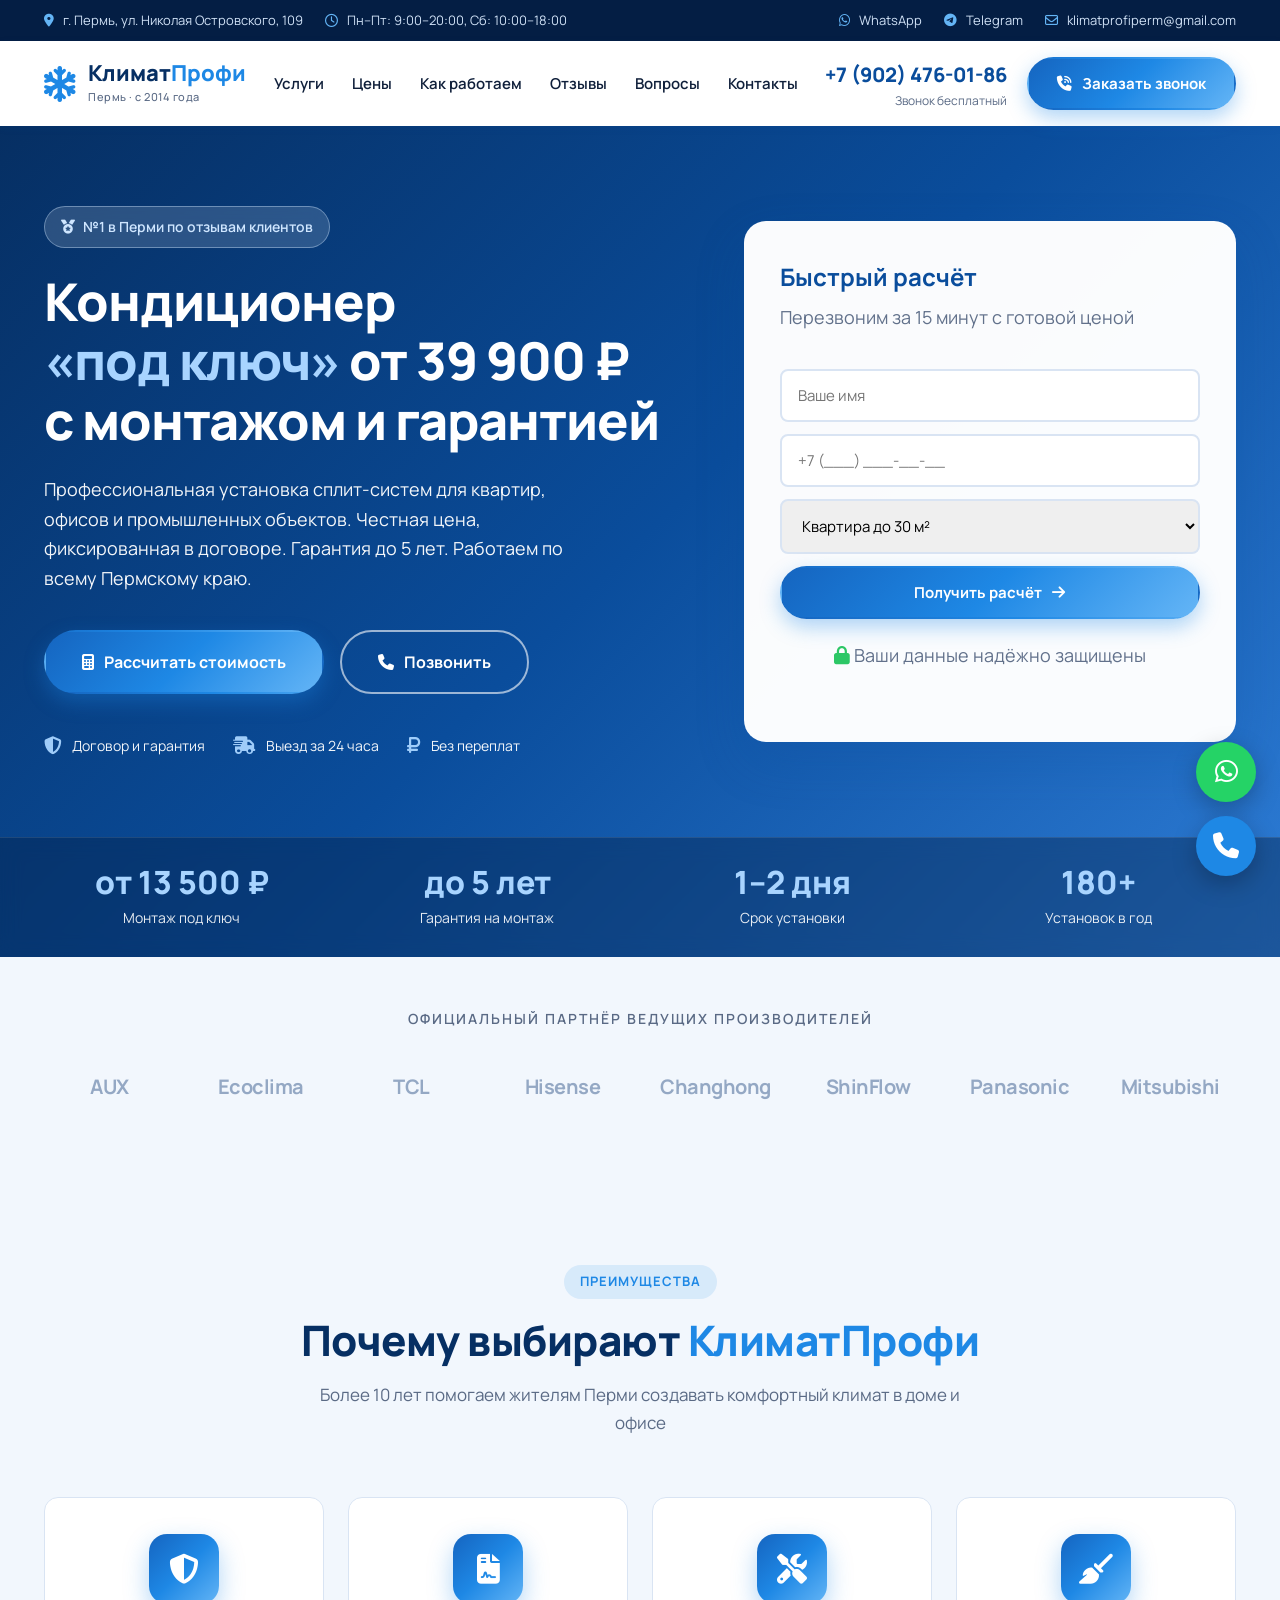
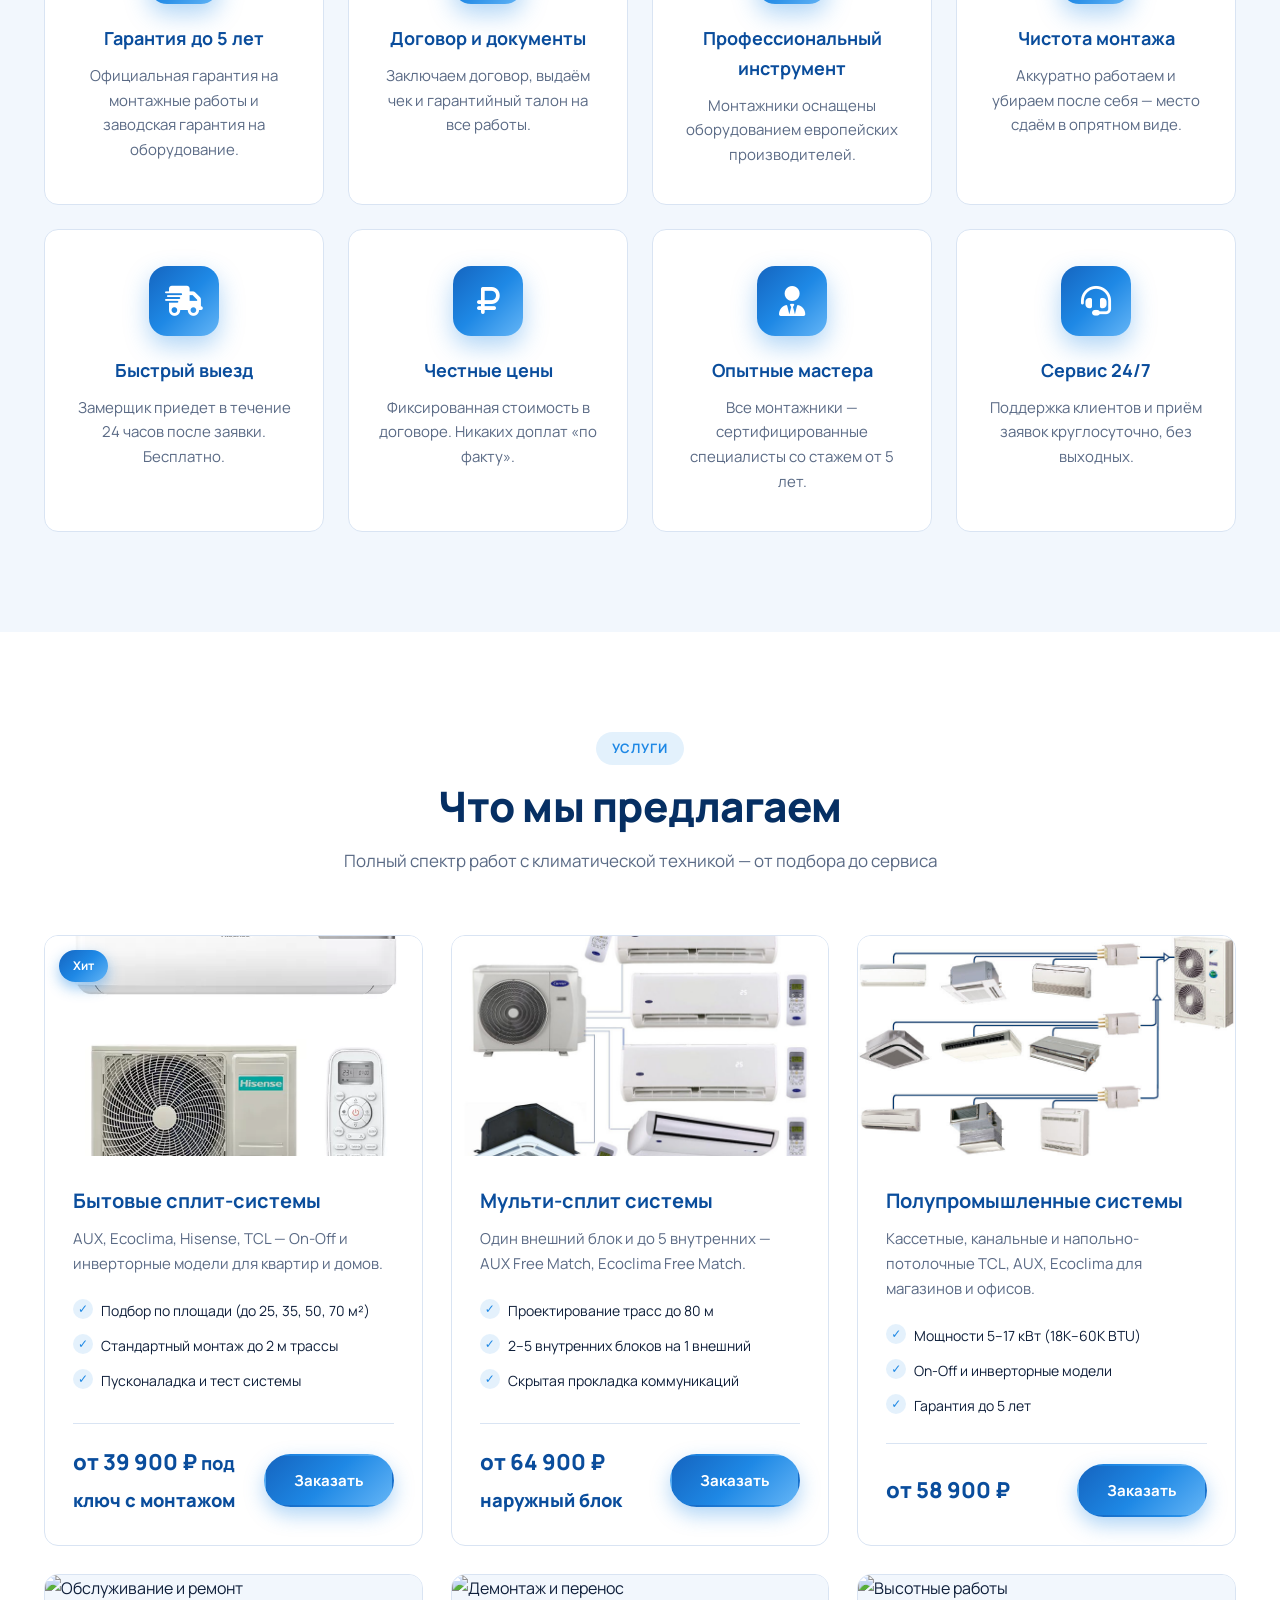
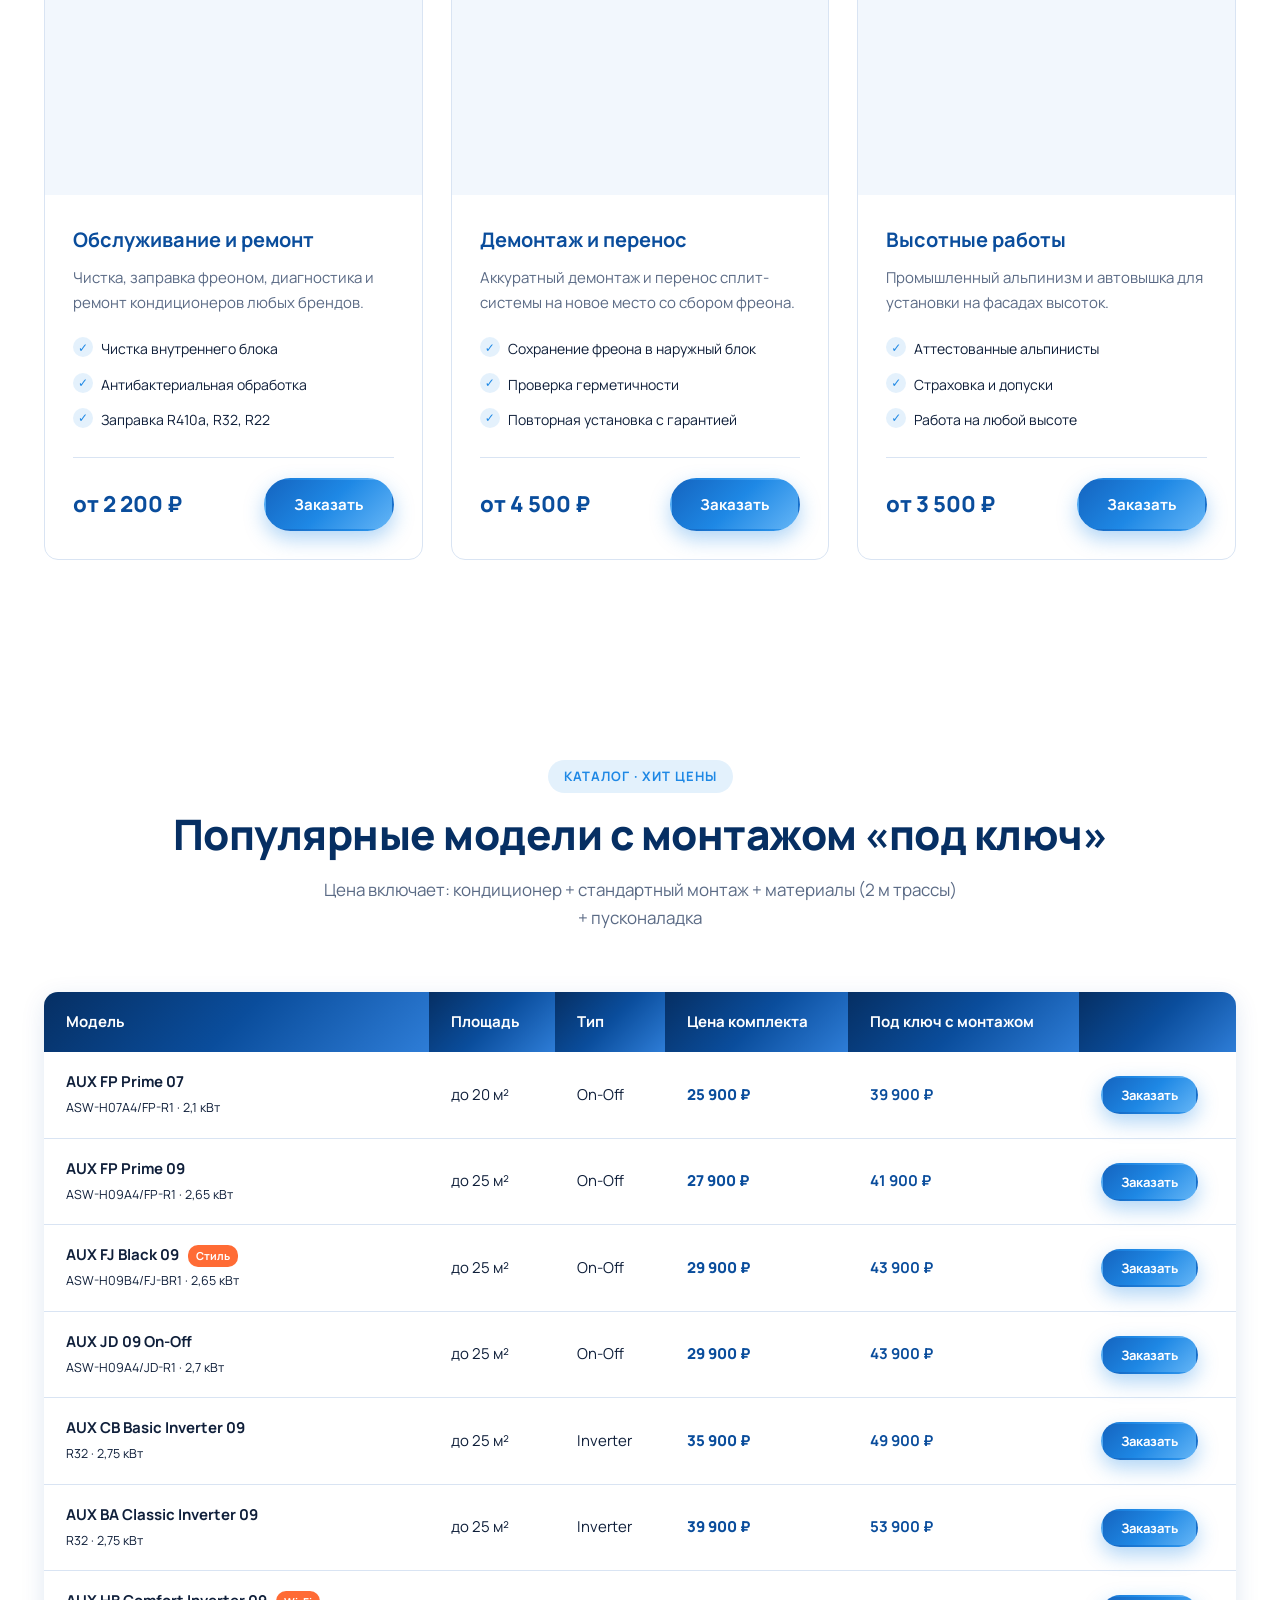
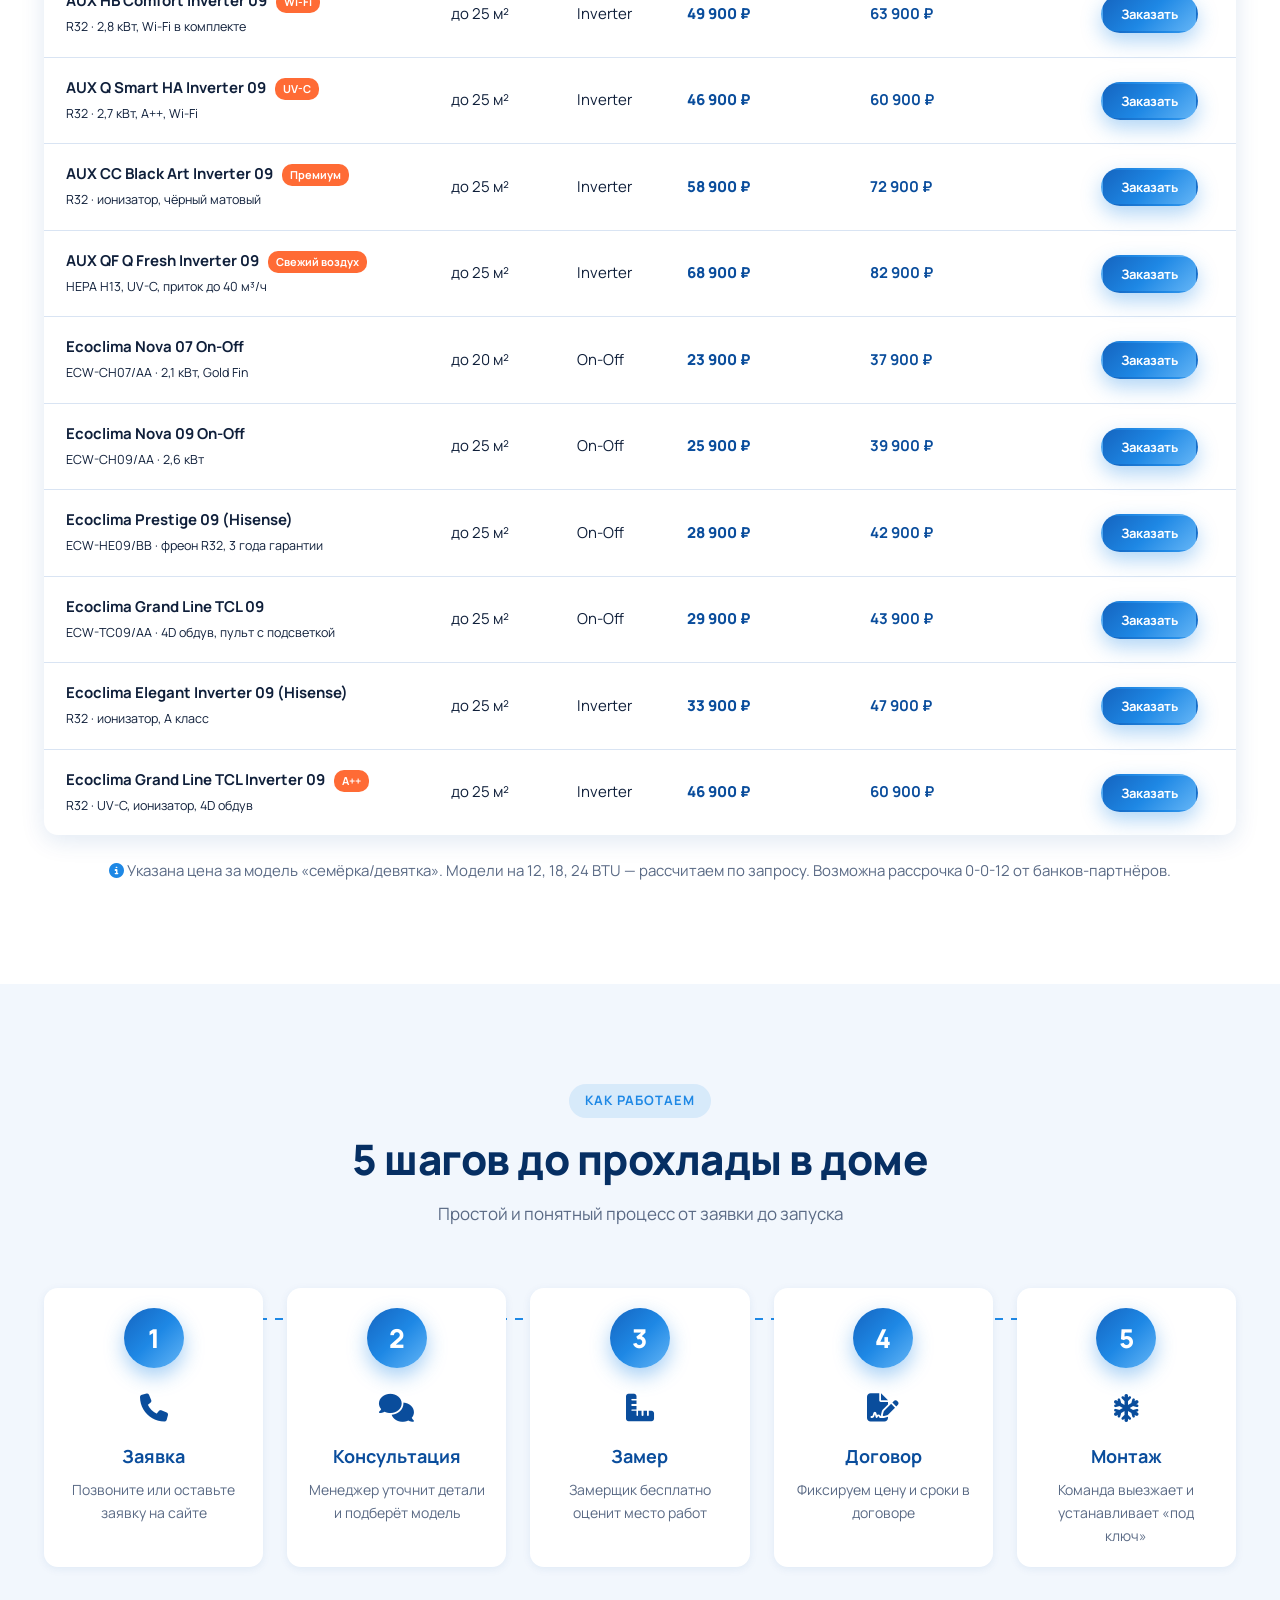
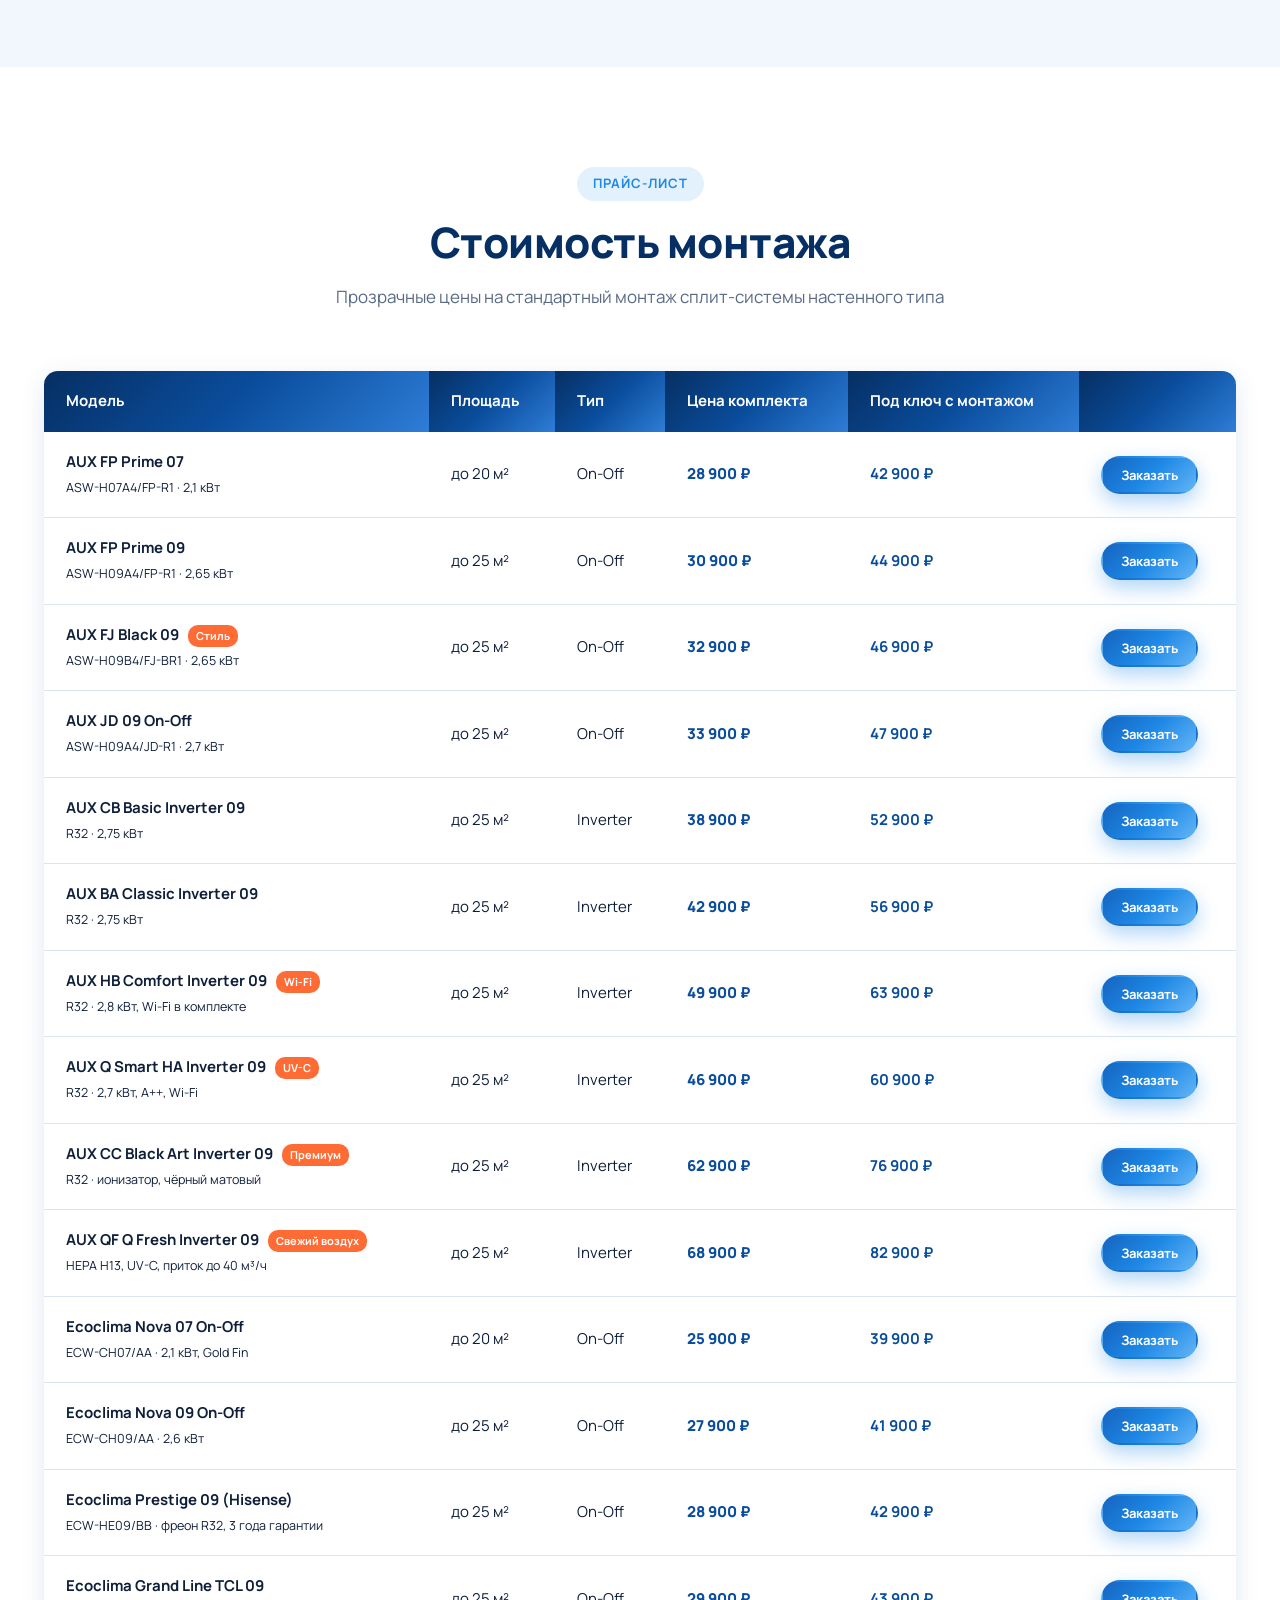
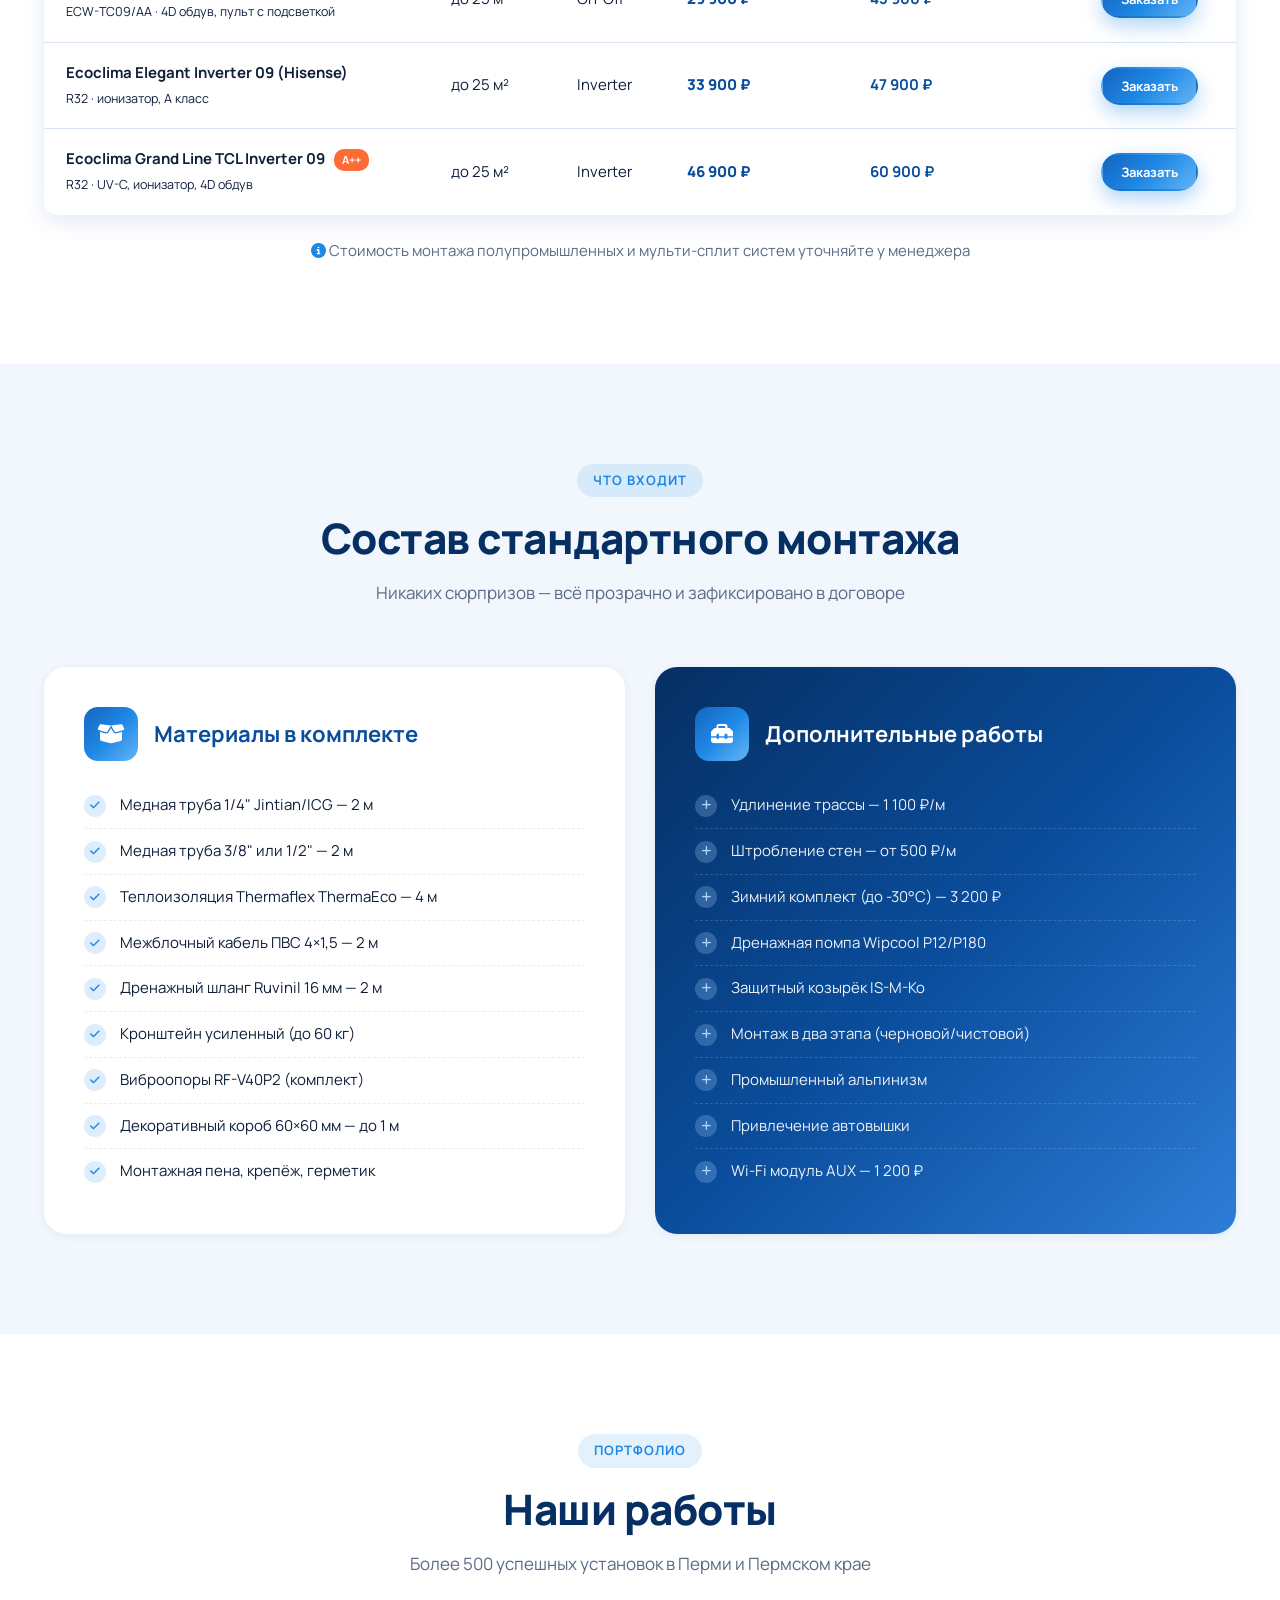
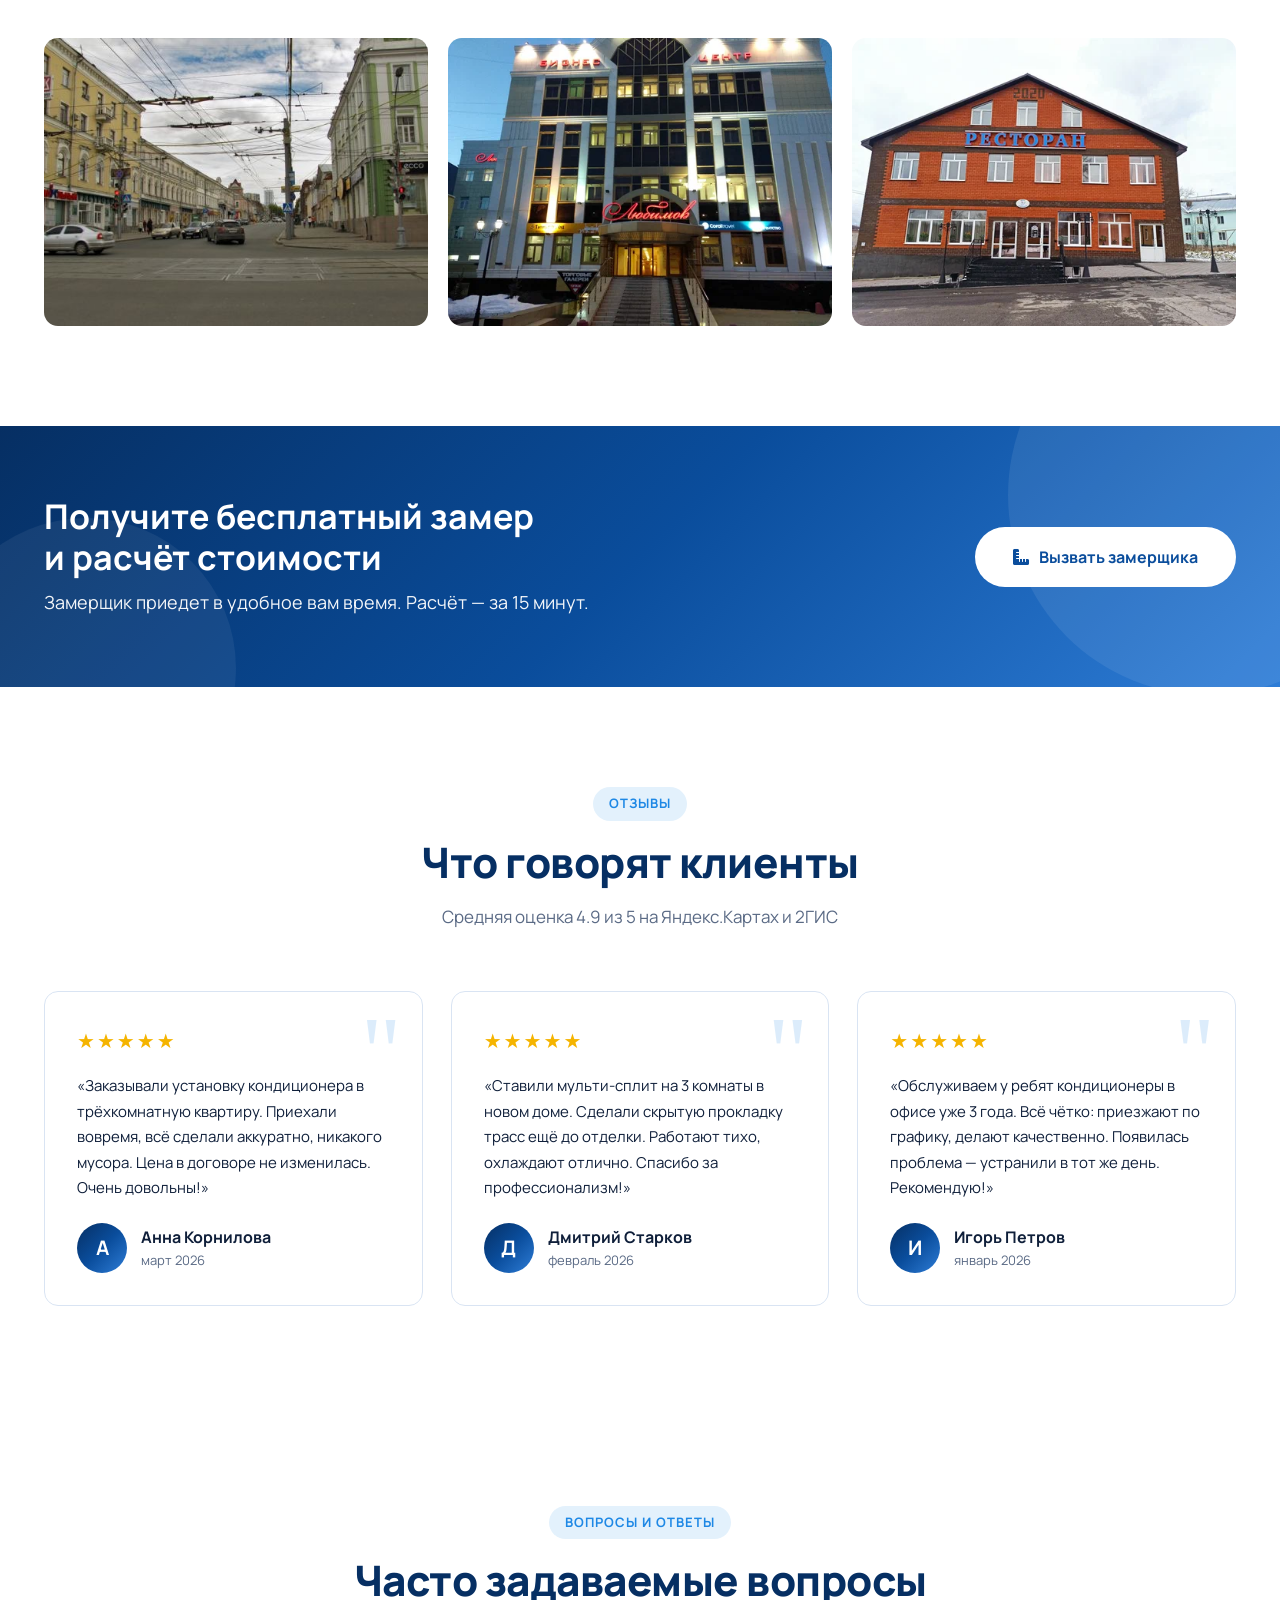
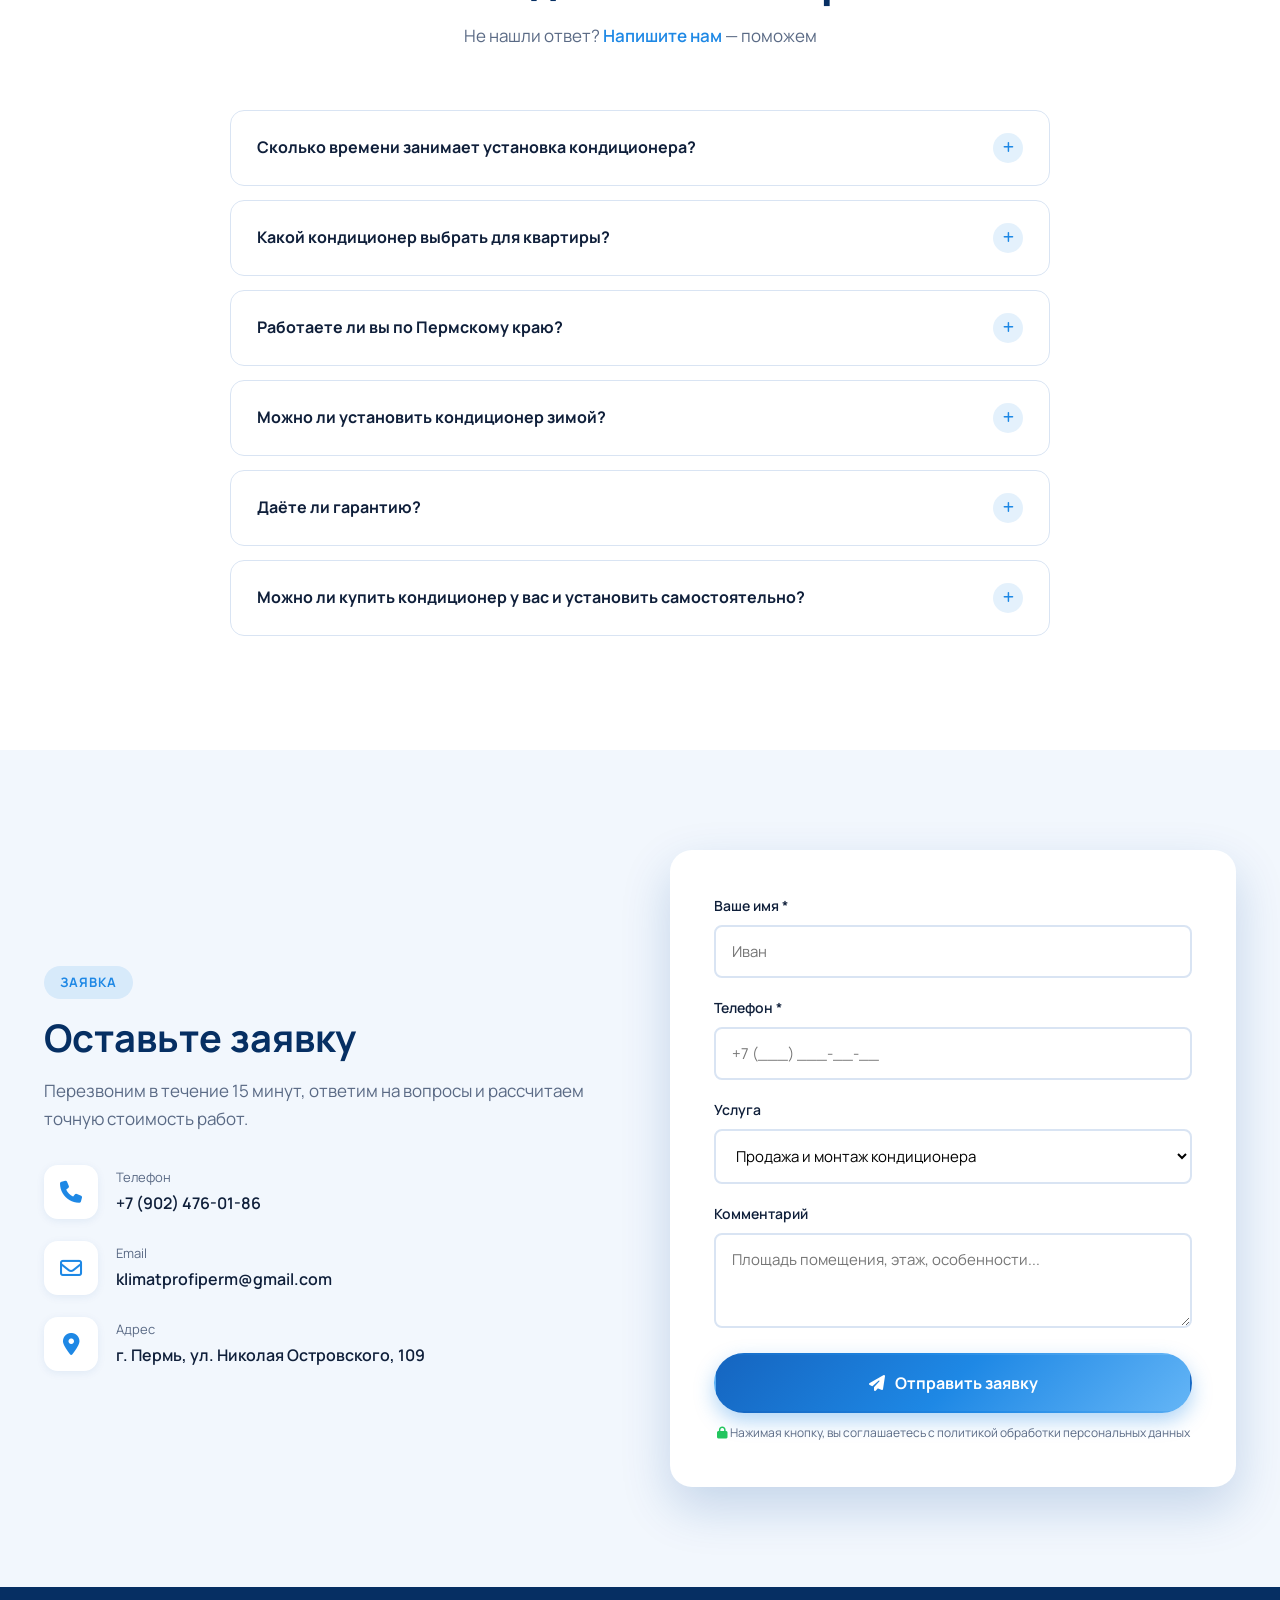
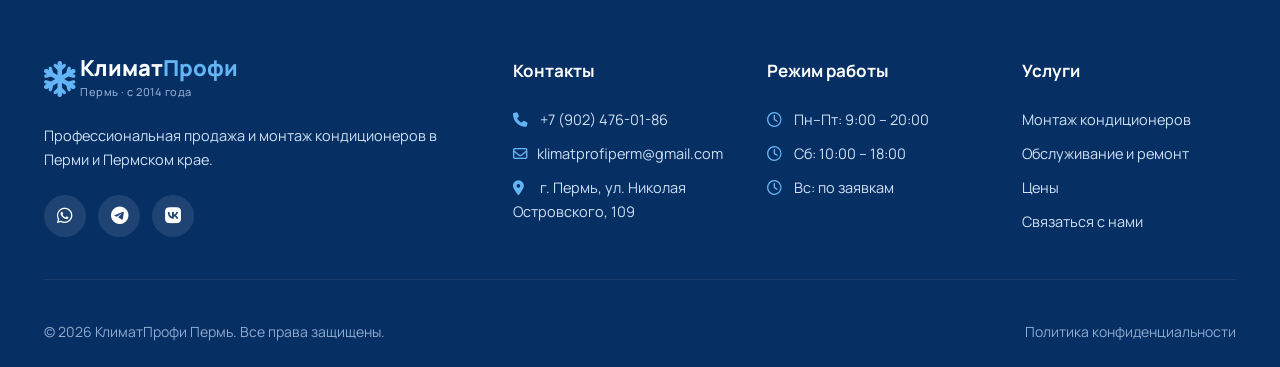
==== commit 549bead3: "таблица прайс листа" ====
--- a/index.html
+++ b/index.html
@@ -4,24 +4,17 @@
 <meta charset="UTF-8">
 <meta name="viewport" content="width=device-width, initial-scale=1.0">
 <title>КлиматПрофи Пермь — продажа и монтаж кондиционеров под ключ</title>
-<meta name="description" content="Профессиональная установка и продажа кондиционеров в Перми. Гарантия до 5 лет, выезд замерщика бесплатно, монтаж от 14 000 ₽. Звоните!">
+<meta name="description" content="Профессиональная установка и продажа кондиционеров в Перми. Гарантия до 5 лет, выезд замерщика бесплатно, монтаж от 13 500 ₽. Звоните!">
 <meta name="keywords" content="кондиционеры Пермь, монтаж кондиционеров, установка сплит-системы, купить кондиционер Пермь">
 
-<!-- Preconnect для шрифтов и изображений -->
 <link rel="preconnect" href="https://fonts.googleapis.com">
 <link rel="preconnect" href="https://fonts.gstatic.com" crossorigin>
 <link rel="preconnect" href="https://images.unsplash.com">
 
-<!-- Современный шрифт -->
 <link href="https://fonts.googleapis.com/css2?family=Manrope:wght@400;500;600;700;800&display=swap" rel="stylesheet">
-
-<!-- Иконки -->
 <link rel="stylesheet" href="https://cdnjs.cloudflare.com/ajax/libs/font-awesome/6.5.1/css/all.min.css">
-
-<!-- AOS — анимации при скролле -->
 <link rel="stylesheet" href="https://unpkg.com/aos@2.3.1/dist/aos.css">
 
-<!-- Стили -->
 <link rel="stylesheet" href="css/style.css">
 <link rel="stylesheet" href="css/responsive.css">
 </head>
@@ -89,8 +82,8 @@
       <div class="hero-badge">
         <i class="fa-solid fa-medal"></i> №1 в Перми по отзывам клиентов
       </div>
-      <h1>Продажа и монтаж<br><span class="accent">кондиционеров</span> в Перми<br>под ключ</h1>
-      <p>Профессиональная установка сплит-систем для квартир, офисов и промышленных объектов. Гарантия 1 год. Работаем по всему Пермскому краю.</p>
+      <h1>Кондиционер<br><span class="accent">«под ключ»</span> от 39 900 ₽<br>с монтажом и гарантией</h1>
+      <p>Профессиональная установка сплит-систем для квартир, офисов и промышленных объектов. Честная цена, фиксированная в договоре. Гарантия до 5 лет. Работаем по всему Пермскому краю.</p>
 
       <div class="hero-actions">
         <button class="btn btn-primary btn-lg" onclick="scrollToForm()">
@@ -121,7 +114,6 @@
           <option>Офис / коммерция</option>
           <option>Промышленный объект</option>
         </select>
-        <!-- honeypot -->
         <input type="text" name="_honey" tabindex="-1" autocomplete="off"
               style="position:absolute;left:-9999px;opacity:0" aria-hidden="true">
         <button type="submit" class="btn btn-primary btn-block">
@@ -136,7 +128,7 @@
   <div class="hero-features">
     <div class="container hero-features-inner">
       <div class="hero-feature" data-aos="zoom-in" data-aos-delay="100">
-        <div class="hf-num">от 14 000 ₽</div>
+        <div class="hf-num">от 13 500 ₽</div>
         <div class="hf-label">Монтаж под ключ</div>
       </div>
       <div class="hero-feature" data-aos="zoom-in" data-aos-delay="200">
@@ -183,7 +175,7 @@
     <div class="adv-grid">
       <div class="adv-card" data-aos="fade-up" data-aos-delay="50">
         <div class="adv-icon"><i class="fa-solid fa-shield-halved"></i></div>
-        <h3>Гарантия 3 года</h3>
+        <h3>Гарантия до 5 лет</h3>
         <p>Официальная гарантия на монтажные работы и заводская гарантия на оборудование.</p>
       </div>
       <div class="adv-card" data-aos="fade-up" data-aos-delay="100">
@@ -249,7 +241,7 @@
             <li>Пусконаладка и тест системы</li>
           </ul>
           <div class="service-footer">
-            <div class="price">от 31 100 ₽ <small>под ключ</small></div>
+            <div class="price">от 39 900 ₽ <small>под ключ с монтажом</small></div>
             <button class="btn btn-primary" onclick="scrollToForm()">Заказать</button>
           </div>
         </div>
@@ -268,7 +260,7 @@
             <li>Скрытая прокладка коммуникаций</li>
           </ul>
           <div class="service-footer">
-            <div class="price">от 67 200 ₽ <small>наружный блок</small></div>
+            <div class="price">от 64 900 ₽ <small>наружный блок</small></div>
             <button class="btn btn-primary" onclick="scrollToForm()">Заказать</button>
           </div>
         </div>
@@ -287,7 +279,7 @@
             <li>Гарантия до 5 лет</li>
           </ul>
           <div class="service-footer">
-            <div class="price">от 60 000 ₽</div>
+            <div class="price">от 58 900 ₽</div>
             <button class="btn btn-primary" onclick="scrollToForm()">Заказать</button>
           </div>
         </div>
@@ -306,7 +298,7 @@
             <li>Заправка R410a, R32, R22</li>
           </ul>
           <div class="service-footer">
-            <div class="price">от 2 500 ₽</div>
+            <div class="price">от 2 200 ₽</div>
             <button class="btn btn-primary" onclick="scrollToForm()">Заказать</button>
           </div>
         </div>
@@ -325,7 +317,7 @@
             <li>Повторная установка с гарантией</li>
           </ul>
           <div class="service-footer">
-            <div class="price">от 5 000 ₽</div>
+            <div class="price">от 4 500 ₽</div>
             <button class="btn btn-primary" onclick="scrollToForm()">Заказать</button>
           </div>
         </div>
@@ -344,13 +336,169 @@
             <li>Работа на любой высоте</li>
           </ul>
           <div class="service-footer">
-            <div class="price">от 4 000 ₽</div>
+            <div class="price">от 3 500 ₽</div>
             <button class="btn btn-primary" onclick="scrollToForm()">Заказать</button>
           </div>
         </div>
       </div>
 
     </div>
+  </div>
+</section>
+
+<!-- NEW: Готовые комплекты с ценами -->
+<section class="prices" id="catalog">
+  <div class="container">
+    <div class="section-header" data-aos="fade-up">
+      <span class="section-tag">Каталог · ХИТ ЦЕНЫ</span>
+      <h2>Популярные модели с монтажом «под ключ»</h2>
+      <p class="section-subtitle">Цена включает: кондиционер + стандартный монтаж + материалы (2 м трассы) + пусконаладка</p>
+    </div>
+    <div class="price-table-wrap" data-aos="fade-up">
+      <table class="price-table">
+        <thead>
+          <tr>
+            <th>Модель</th>
+            <th>Площадь</th>
+            <th>Тип</th>
+            <th>Цена комплекта</th>
+            <th>Под ключ с монтажом</th>
+            <th></th>
+          </tr>
+        </thead>
+        <tbody>
+          <tr>
+            <td><b>AUX FP Prime 07</b><br><small>ASW-H07A4/FP-R1 · 2,1 кВт</small></td>
+            <td>до 20 м²</td>
+            <td>On-Off</td>
+            <td class="price-cell">25 900 ₽</td>
+            <td class="price-cell"><b>39 900 ₽</b></td>
+            <td><button class="btn btn-sm btn-primary" onclick="scrollToForm()">Заказать</button></td>
+          </tr>
+          <tr>
+            <td><b>AUX FP Prime 09</b><br><small>ASW-H09A4/FP-R1 · 2,65 кВт</small></td>
+            <td>до 25 м²</td>
+            <td>On-Off</td>
+            <td class="price-cell">27 900 ₽</td>
+            <td class="price-cell"><b>41 900 ₽</b></td>
+            <td><button class="btn btn-sm btn-primary" onclick="scrollToForm()">Заказать</button></td>
+          </tr>
+          <tr>
+            <td><b>AUX FJ Black 09</b> <span class="badge-hit">Стиль</span><br><small>ASW-H09B4/FJ-BR1 · 2,65 кВт</small></td>
+            <td>до 25 м²</td>
+            <td>On-Off</td>
+            <td class="price-cell">29 900 ₽</td>
+            <td class="price-cell"><b>43 900 ₽</b></td>
+            <td><button class="btn btn-sm btn-primary" onclick="scrollToForm()">Заказать</button></td>
+          </tr>
+          <tr>
+            <td><b>AUX JD 09 On-Off</b><br><small>ASW-H09A4/JD-R1 · 2,7 кВт</small></td>
+            <td>до 25 м²</td>
+            <td>On-Off</td>
+            <td class="price-cell">29 900 ₽</td>
+            <td class="price-cell"><b>43 900 ₽</b></td>
+            <td><button class="btn btn-sm btn-primary" onclick="scrollToForm()">Заказать</button></td>
+          </tr>
+          <tr>
+            <td><b>AUX CB Basic Inverter 09</b><br><small>R32 · 2,75 кВт</small></td>
+            <td>до 25 м²</td>
+            <td>Inverter</td>
+            <td class="price-cell">35 900 ₽</td>
+            <td class="price-cell"><b>49 900 ₽</b></td>
+            <td><button class="btn btn-sm btn-primary" onclick="scrollToForm()">Заказать</button></td>
+          </tr>
+          <tr>
+            <td><b>AUX BA Classic Inverter 09</b><br><small>R32 · 2,75 кВт</small></td>
+            <td>до 25 м²</td>
+            <td>Inverter</td>
+            <td class="price-cell">39 900 ₽</td>
+            <td class="price-cell"><b>53 900 ₽</b></td>
+            <td><button class="btn btn-sm btn-primary" onclick="scrollToForm()">Заказать</button></td>
+          </tr>
+          <tr>
+            <td><b>AUX HB Comfort Inverter 09</b> <span class="badge-hit">Wi-Fi</span><br><small>R32 · 2,8 кВт, Wi-Fi в комплекте</small></td>
+            <td>до 25 м²</td>
+            <td>Inverter</td>
+            <td class="price-cell">49 900 ₽</td>
+            <td class="price-cell"><b>63 900 ₽</b></td>
+            <td><button class="btn btn-sm btn-primary" onclick="scrollToForm()">Заказать</button></td>
+          </tr>
+          <tr>
+            <td><b>AUX Q Smart HA Inverter 09</b> <span class="badge-hit">UV-C</span><br><small>R32 · 2,7 кВт, A++, Wi-Fi</small></td>
+            <td>до 25 м²</td>
+            <td>Inverter</td>
+            <td class="price-cell">46 900 ₽</td>
+            <td class="price-cell"><b>60 900 ₽</b></td>
+            <td><button class="btn btn-sm btn-primary" onclick="scrollToForm()">Заказать</button></td>
+          </tr>
+          <tr>
+            <td><b>AUX CC Black Art Inverter 09</b> <span class="badge-hit">Премиум</span><br><small>R32 · ионизатор, чёрный матовый</small></td>
+            <td>до 25 м²</td>
+            <td>Inverter</td>
+            <td class="price-cell">58 900 ₽</td>
+            <td class="price-cell"><b>72 900 ₽</b></td>
+            <td><button class="btn btn-sm btn-primary" onclick="scrollToForm()">Заказать</button></td>
+          </tr>
+          <tr>
+            <td><b>AUX QF Q Fresh Inverter 09</b> <span class="badge-hit">Свежий воздух</span><br><small>HEPA H13, UV-C, приток до 40 м³/ч</small></td>
+            <td>до 25 м²</td>
+            <td>Inverter</td>
+            <td class="price-cell">68 900 ₽</td>
+            <td class="price-cell"><b>82 900 ₽</b></td>
+            <td><button class="btn btn-sm btn-primary" onclick="scrollToForm()">Заказать</button></td>
+          </tr>
+          <tr>
+            <td><b>Ecoclima Nova 07 On-Off</b><br><small>ECW-CH07/AA · 2,1 кВт, Gold Fin</small></td>
+            <td>до 20 м²</td>
+            <td>On-Off</td>
+            <td class="price-cell">23 900 ₽</td>
+            <td class="price-cell"><b>37 900 ₽</b></td>
+            <td><button class="btn btn-sm btn-primary" onclick="scrollToForm()">Заказать</button></td>
+          </tr>
+          <tr>
+            <td><b>Ecoclima Nova 09 On-Off</b><br><small>ECW-CH09/AA · 2,6 кВт</small></td>
+            <td>до 25 м²</td>
+            <td>On-Off</td>
+            <td class="price-cell">25 900 ₽</td>
+            <td class="price-cell"><b>39 900 ₽</b></td>
+            <td><button class="btn btn-sm btn-primary" onclick="scrollToForm()">Заказать</button></td>
+          </tr>
+          <tr>
+            <td><b>Ecoclima Prestige 09 (Hisense)</b><br><small>ECW-HE09/BB · фреон R32, 3 года гарантии</small></td>
+            <td>до 25 м²</td>
+            <td>On-Off</td>
+            <td class="price-cell">28 900 ₽</td>
+            <td class="price-cell"><b>42 900 ₽</b></td>
+            <td><button class="btn btn-sm btn-primary" onclick="scrollToForm()">Заказать</button></td>
+          </tr>
+          <tr>
+            <td><b>Ecoclima Grand Line TCL 09</b><br><small>ECW-TC09/AA · 4D обдув, пульт с подсветкой</small></td>
+            <td>до 25 м²</td>
+            <td>On-Off</td>
+            <td class="price-cell">29 900 ₽</td>
+            <td class="price-cell"><b>43 900 ₽</b></td>
+            <td><button class="btn btn-sm btn-primary" onclick="scrollToForm()">Заказать</button></td>
+          </tr>
+          <tr>
+            <td><b>Ecoclima Elegant Inverter 09 (Hisense)</b><br><small>R32 · ионизатор, A класс</small></td>
+            <td>до 25 м²</td>
+            <td>Inverter</td>
+            <td class="price-cell">33 900 ₽</td>
+            <td class="price-cell"><b>47 900 ₽</b></td>
+            <td><button class="btn btn-sm btn-primary" onclick="scrollToForm()">Заказать</button></td>
+          </tr>
+          <tr>
+            <td><b>Ecoclima Grand Line TCL Inverter 09</b> <span class="badge-hit">A++</span><br><small>R32 · UV-C, ионизатор, 4D обдув</small></td>
+            <td>до 25 м²</td>
+            <td>Inverter</td>
+            <td class="price-cell">46 900 ₽</td>
+            <td class="price-cell"><b>60 900 ₽</b></td>
+            <td><button class="btn btn-sm btn-primary" onclick="scrollToForm()">Заказать</button></td>
+          </tr>
+        </tbody>
+      </table>
+    </div>
+    <p class="price-note"><i class="fa-solid fa-circle-info"></i> Указана цена за модель «семёрка/девятка». Модели на 12, 18, 24 BTU — рассчитаем по запросу. Возможна рассрочка 0-0-12 от банков-партнёров.</p>
   </div>
 </section>
 
@@ -409,77 +557,141 @@
       <table class="price-table">
         <thead>
           <tr>
-            <th>Наименование работ</th>
-            <th>Ед. изм.</th>
-            <th>Цена</th>
+            <th>Модель</th>
+            <th>Площадь</th>
+            <th>Тип</th>
+            <th>Цена комплекта</th>
+            <th>Под ключ с монтажом</th>
             <th></th>
           </tr>
         </thead>
         <tbody>
           <tr>
-            <td><i class="fa-solid fa-snowflake price-ico"></i> Монтаж сплит-системы 07–09 (до 2,7 кВт), трасса до 2 м</td>
-            <td>шт.</td>
-            <td class="price-cell">14 000 ₽</td>
-            <td><button class="btn btn-sm btn-primary" onclick="scrollToForm()">Заказать</button></td>
-          </tr>
-          <tr>
-            <td><i class="fa-solid fa-snowflake price-ico"></i> Монтаж сплит-системы 12 (3,5 кВт)</td>
-            <td>шт.</td>
-            <td class="price-cell">16 500 ₽</td>
-            <td><button class="btn btn-sm btn-primary" onclick="scrollToForm()">Заказать</button></td>
-          </tr>
-          <tr>
-            <td><i class="fa-solid fa-snowflake price-ico"></i> Монтаж сплит-системы 18 (5,3 кВт)</td>
-            <td>шт.</td>
-            <td class="price-cell">19 000 ₽</td>
-            <td><button class="btn btn-sm btn-primary" onclick="scrollToForm()">Заказать</button></td>
-          </tr>
-          <tr>
-            <td><i class="fa-solid fa-snowflake price-ico"></i> Монтаж сплит-системы 24 (7 кВт)</td>
-            <td>шт.</td>
-            <td class="price-cell">от 22 000 ₽</td>
-            <td><button class="btn btn-sm btn-primary" onclick="scrollToForm()">Заказать</button></td>
-          </tr>
-          <tr>
-            <td><i class="fa-solid fa-bolt price-ico"></i> Пусконаладочные работы</td>
-            <td>шт.</td>
-            <td class="price-cell">1 000 ₽</td>
-            <td><button class="btn btn-sm btn-primary" onclick="scrollToForm()">Заказать</button></td>
-          </tr>
-          <tr>
-            <td><i class="fa-solid fa-arrows-left-right price-ico"></i> Удлинение трассы (медь + изоляция + кабель)</td>
-            <td>м.п.</td>
-            <td class="price-cell">1 200 ₽</td>
-            <td><button class="btn btn-sm btn-primary" onclick="scrollToForm()">Заказать</button></td>
-          </tr>
-          <tr>
-            <td><i class="fa-solid fa-hammer price-ico"></i> Штробление стены (кирпич/бетон)</td>
-            <td>м.п.</td>
-            <td class="price-cell">от 600 ₽</td>
-            <td><button class="btn btn-sm btn-primary" onclick="scrollToForm()">Заказать</button></td>
-          </tr>
-          <tr>
-            <td><i class="fa-solid fa-temperature-low price-ico"></i> Установка зимнего комплекта (работа до -30°C)</td>
-            <td>шт.</td>
-            <td class="price-cell">3 500 ₽</td>
-            <td><button class="btn btn-sm btn-primary" onclick="scrollToForm()">Заказать</button></td>
-          </tr>
-          <tr>
-            <td><i class="fa-solid fa-wifi price-ico"></i> Установка Wi-Fi модуля AUX</td>
-            <td>шт.</td>
-            <td class="price-cell">1 500 ₽</td>
-            <td><button class="btn btn-sm btn-primary" onclick="scrollToForm()">Заказать</button></td>
-          </tr>
-          <tr>
-            <td><i class="fa-solid fa-droplet price-ico"></i> Заправка фреоном R410a / R32</td>
-            <td>шт.</td>
-            <td class="price-cell">от 2 500 ₽</td>
-            <td><button class="btn btn-sm btn-primary" onclick="scrollToForm()">Заказать</button></td>
-          </tr>
-          <tr>
-            <td><i class="fa-solid fa-broom price-ico"></i> ТО и чистка сплит-системы</td>
-            <td>шт.</td>
-            <td class="price-cell">от 2 500 ₽</td>
+            <td><b>AUX FP Prime 07</b><br><small>ASW-H07A4/FP-R1 · 2,1 кВт</small></td>
+            <td>до 20 м²</td>
+            <td>On-Off</td>
+            <td class="price-cell">28 900 ₽</td>
+            <td class="price-cell"><b>42 900 ₽</b></td>
+            <td><button class="btn btn-sm btn-primary" onclick="scrollToForm()">Заказать</button></td>
+          </tr>
+          <tr>
+            <td><b>AUX FP Prime 09</b><br><small>ASW-H09A4/FP-R1 · 2,65 кВт</small></td>
+            <td>до 25 м²</td>
+            <td>On-Off</td>
+            <td class="price-cell">30 900 ₽</td>
+            <td class="price-cell"><b>44 900 ₽</b></td>
+            <td><button class="btn btn-sm btn-primary" onclick="scrollToForm()">Заказать</button></td>
+          </tr>
+          <tr>
+            <td><b>AUX FJ Black 09</b> <span class="badge-hit">Стиль</span><br><small>ASW-H09B4/FJ-BR1 · 2,65 кВт</small></td>
+            <td>до 25 м²</td>
+            <td>On-Off</td>
+            <td class="price-cell">32 900 ₽</td>
+            <td class="price-cell"><b>46 900 ₽</b></td>
+            <td><button class="btn btn-sm btn-primary" onclick="scrollToForm()">Заказать</button></td>
+          </tr>
+          <tr>
+            <td><b>AUX JD 09 On-Off</b><br><small>ASW-H09A4/JD-R1 · 2,7 кВт</small></td>
+            <td>до 25 м²</td>
+            <td>On-Off</td>
+            <td class="price-cell">33 900 ₽</td>
+            <td class="price-cell"><b>47 900 ₽</b></td>
+            <td><button class="btn btn-sm btn-primary" onclick="scrollToForm()">Заказать</button></td>
+          </tr>
+          <tr>
+            <td><b>AUX CB Basic Inverter 09</b><br><small>R32 · 2,75 кВт</small></td>
+            <td>до 25 м²</td>
+            <td>Inverter</td>
+            <td class="price-cell">38 900 ₽</td>
+            <td class="price-cell"><b>52 900 ₽</b></td>
+            <td><button class="btn btn-sm btn-primary" onclick="scrollToForm()">Заказать</button></td>
+          </tr>
+          <tr>
+            <td><b>AUX BA Classic Inverter 09</b><br><small>R32 · 2,75 кВт</small></td>
+            <td>до 25 м²</td>
+            <td>Inverter</td>
+            <td class="price-cell">42 900 ₽</td>
+            <td class="price-cell"><b>56 900 ₽</b></td>
+            <td><button class="btn btn-sm btn-primary" onclick="scrollToForm()">Заказать</button></td>
+          </tr>
+          <tr>
+            <td><b>AUX HB Comfort Inverter 09</b> <span class="badge-hit">Wi-Fi</span><br><small>R32 · 2,8 кВт, Wi-Fi в комплекте</small></td>
+            <td>до 25 м²</td>
+            <td>Inverter</td>
+            <td class="price-cell">49 900 ₽</td>
+            <td class="price-cell"><b>63 900 ₽</b></td>
+            <td><button class="btn btn-sm btn-primary" onclick="scrollToForm()">Заказать</button></td>
+          </tr>
+          <tr>
+            <td><b>AUX Q Smart HA Inverter 09</b> <span class="badge-hit">UV-C</span><br><small>R32 · 2,7 кВт, A++, Wi-Fi</small></td>
+            <td>до 25 м²</td>
+            <td>Inverter</td>
+            <td class="price-cell">46 900 ₽</td>
+            <td class="price-cell"><b>60 900 ₽</b></td>
+            <td><button class="btn btn-sm btn-primary" onclick="scrollToForm()">Заказать</button></td>
+          </tr>
+          <tr>
+            <td><b>AUX CC Black Art Inverter 09</b> <span class="badge-hit">Премиум</span><br><small>R32 · ионизатор, чёрный матовый</small></td>
+            <td>до 25 м²</td>
+            <td>Inverter</td>
+            <td class="price-cell">62 900 ₽</td>
+            <td class="price-cell"><b>76 900 ₽</b></td>
+            <td><button class="btn btn-sm btn-primary" onclick="scrollToForm()">Заказать</button></td>
+          </tr>
+          <tr>
+            <td><b>AUX QF Q Fresh Inverter 09</b> <span class="badge-hit">Свежий воздух</span><br><small>HEPA H13, UV-C, приток до 40 м³/ч</small></td>
+            <td>до 25 м²</td>
+            <td>Inverter</td>
+            <td class="price-cell">68 900 ₽</td>
+            <td class="price-cell"><b>82 900 ₽</b></td>
+            <td><button class="btn btn-sm btn-primary" onclick="scrollToForm()">Заказать</button></td>
+          </tr>
+          <tr>
+            <td><b>Ecoclima Nova 07 On-Off</b><br><small>ECW-CH07/AA · 2,1 кВт, Gold Fin</small></td>
+            <td>до 20 м²</td>
+            <td>On-Off</td>
+            <td class="price-cell">25 900 ₽</td>
+            <td class="price-cell"><b>39 900 ₽</b></td>
+            <td><button class="btn btn-sm btn-primary" onclick="scrollToForm()">Заказать</button></td>
+          </tr>
+          <tr>
+            <td><b>Ecoclima Nova 09 On-Off</b><br><small>ECW-CH09/AA · 2,6 кВт</small></td>
+            <td>до 25 м²</td>
+            <td>On-Off</td>
+            <td class="price-cell">27 900 ₽</td>
+            <td class="price-cell"><b>41 900 ₽</b></td>
+            <td><button class="btn btn-sm btn-primary" onclick="scrollToForm()">Заказать</button></td>
+          </tr>
+          <tr>
+            <td><b>Ecoclima Prestige 09 (Hisense)</b><br><small>ECW-HE09/BB · фреон R32, 3 года гарантии</small></td>
+            <td>до 25 м²</td>
+            <td>On-Off</td>
+            <td class="price-cell">28 900 ₽</td>
+            <td class="price-cell"><b>42 900 ₽</b></td>
+            <td><button class="btn btn-sm btn-primary" onclick="scrollToForm()">Заказать</button></td>
+          </tr>
+          <tr>
+            <td><b>Ecoclima Grand Line TCL 09</b><br><small>ECW-TC09/AA · 4D обдув, пульт с подсветкой</small></td>
+            <td>до 25 м²</td>
+            <td>On-Off</td>
+            <td class="price-cell">29 900 ₽</td>
+            <td class="price-cell"><b>43 900 ₽</b></td>
+            <td><button class="btn btn-sm btn-primary" onclick="scrollToForm()">Заказать</button></td>
+          </tr>
+          <tr>
+            <td><b>Ecoclima Elegant Inverter 09 (Hisense)</b><br><small>R32 · ионизатор, A класс</small></td>
+            <td>до 25 м²</td>
+            <td>Inverter</td>
+            <td class="price-cell">33 900 ₽</td>
+            <td class="price-cell"><b>47 900 ₽</b></td>
+            <td><button class="btn btn-sm btn-primary" onclick="scrollToForm()">Заказать</button></td>
+          </tr>
+          <tr>
+            <td><b>Ecoclima Grand Line TCL Inverter 09</b> <span class="badge-hit">A++</span><br><small>R32 · UV-C, ионизатор, 4D обдув</small></td>
+            <td>до 25 м²</td>
+            <td>Inverter</td>
+            <td class="price-cell">46 900 ₽</td>
+            <td class="price-cell"><b>60 900 ₽</b></td>
             <td><button class="btn btn-sm btn-primary" onclick="scrollToForm()">Заказать</button></td>
           </tr>
         </tbody>
@@ -521,15 +733,15 @@
           <h3>Дополнительные работы</h3>
         </div>
         <ul>
-          <li><i class="fa-solid fa-plus"></i> Удлинение трассы — 1 200 ₽/м</li>
-          <li><i class="fa-solid fa-plus"></i> Штробление стен — от 600 ₽/м</li>
-          <li><i class="fa-solid fa-plus"></i> Зимний комплект (до -30°C) — 3 500 ₽</li>
+          <li><i class="fa-solid fa-plus"></i> Удлинение трассы — 1 100 ₽/м</li>
+          <li><i class="fa-solid fa-plus"></i> Штробление стен — от 500 ₽/м</li>
+          <li><i class="fa-solid fa-plus"></i> Зимний комплект (до -30°C) — 3 200 ₽</li>
           <li><i class="fa-solid fa-plus"></i> Дренажная помпа Wipcool P12/P180</li>
           <li><i class="fa-solid fa-plus"></i> Защитный козырёк IS-M-Ko</li>
           <li><i class="fa-solid fa-plus"></i> Монтаж в два этапа (черновой/чистовой)</li>
           <li><i class="fa-solid fa-plus"></i> Промышленный альпинизм</li>
           <li><i class="fa-solid fa-plus"></i> Привлечение автовышки</li>
-          <li><i class="fa-solid fa-plus"></i> Wi-Fi модуль AUX — 1 500 ₽</li>
+          <li><i class="fa-solid fa-plus"></i> Wi-Fi модуль AUX — 1 200 ₽</li>
         </ul>
       </div>
     </div>
@@ -670,7 +882,7 @@
           <span>Даёте ли гарантию?</span>
           <i class="fa-solid fa-plus"></i>
         </div>
-        <div class="faq-answer"><p>Да, мы даём гарантию 3 года на монтажные работы и официальную заводскую гарантию на оборудование (от 1 до 5 лет в зависимости от производителя).</p></div>
+        <div class="faq-answer"><p>Да, мы даём гарантию до 5 лет на монтажные работы и официальную заводскую гарантию на оборудование (от 2 до 5 лет в зависимости от производителя и серии).</p></div>
       </div>
       <div class="faq-item">
         <div class="faq-question" onclick="toggleFaq(this)">
@@ -740,7 +952,6 @@
             <label for="message">Комментарий</label>
             <textarea id="message" name="Комментарий" rows="3" placeholder="Площадь помещения, этаж, особенности..."></textarea>
           </div>
-          <!-- honeypot -->
           <input type="text" name="_honey" tabindex="-1" autocomplete="off"
                 style="position:absolute;left:-9999px;opacity:0" aria-hidden="true">
           <button type="submit" class="btn btn-primary btn-block btn-lg">
@@ -799,16 +1010,13 @@
   </div>
 </footer>
 
-<!-- Floating buttons -->
 <div class="float-actions">
   <a href="https://wa.me/79024760186" class="float-btn whatsapp" title="WhatsApp"><i class="fa-brands fa-whatsapp"></i></a>
   <a href="tel:+79024760186" class="float-btn phone-btn" title="Позвонить"><i class="fa-solid fa-phone"></i></a>
 </div>
 
-<!-- Back to top -->
 <button class="back-to-top" id="backToTop" aria-label="Наверх"><i class="fa-solid fa-chevron-up"></i></button>
 
-<!-- Modal -->
 <div class="modal-overlay" id="modal">
   <div class="modal">
     <button class="modal-close" onclick="closeModal()" aria-label="Закрыть">&times;</button>
@@ -824,7 +1032,6 @@
         <label>Телефон</label>
         <input type="tel" name="Телефон" required placeholder="+7 (___) ___-__-__">
       </div>
-      <!-- honeypot -->
       <input type="text" name="_honey" tabindex="-1" autocomplete="off"
             style="position:absolute;left:-9999px;opacity:0" aria-hidden="true">
       <button type="submit" class="btn btn-primary btn-block btn-lg">
@@ -834,9 +1041,7 @@
   </div>
 </div>
 
-<!-- AOS Animation library -->
 <script src="https://unpkg.com/aos@2.3.1/dist/aos.js"></script>
-<!-- Main script -->
 <script src="js/main.js"></script>
 </body>
 </html>
--- a/css/style.css
+++ b/css/style.css
@@ -680,3 +680,14 @@
   transition: var(--transition);
 }
 .modal-close:hover { background: var(--bg-soft); color: var(--accent); }
+.badge-hit{
+  display:inline-block;
+  background:#ff6b35;color:#fff;
+  font-size:11px;
+  font-weight:700;
+  padding:2px 8px;
+  border-radius:10px;
+  margin-left:6px;
+  vertical-align:middle
+}
+
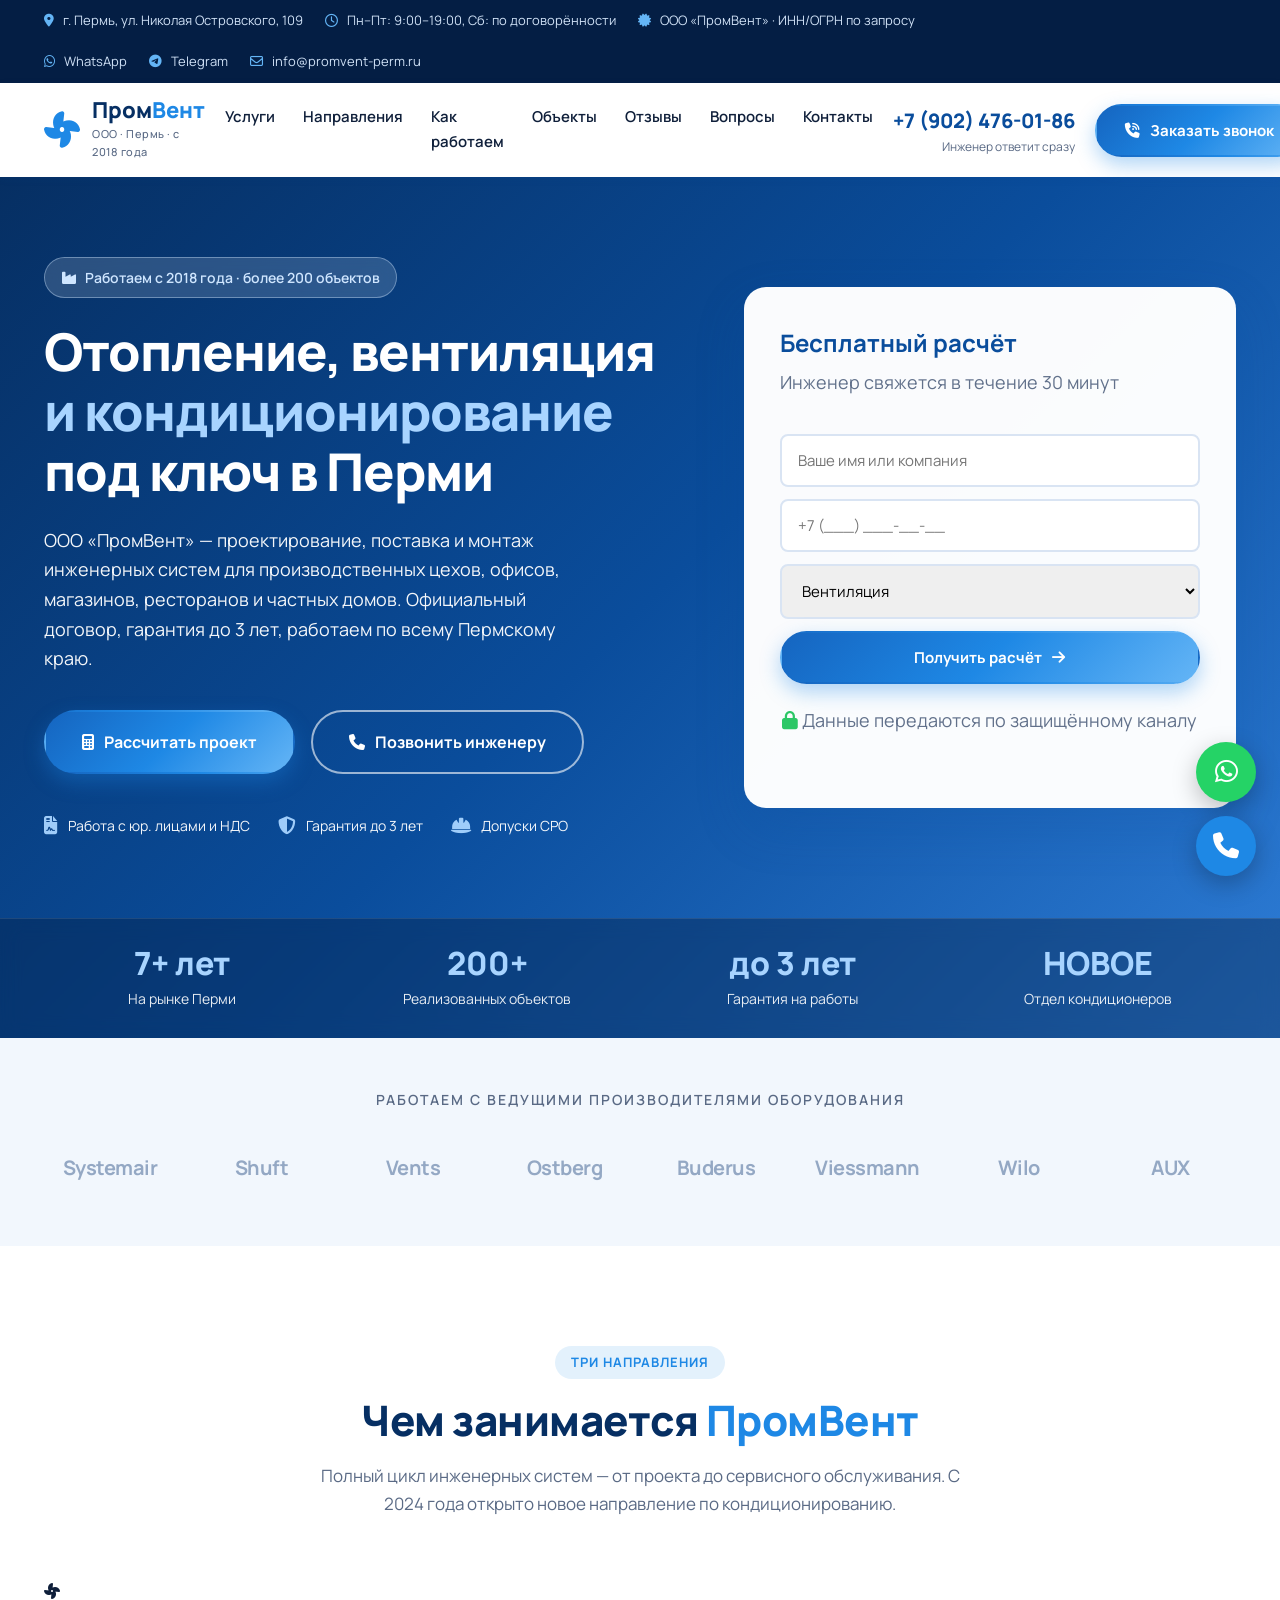
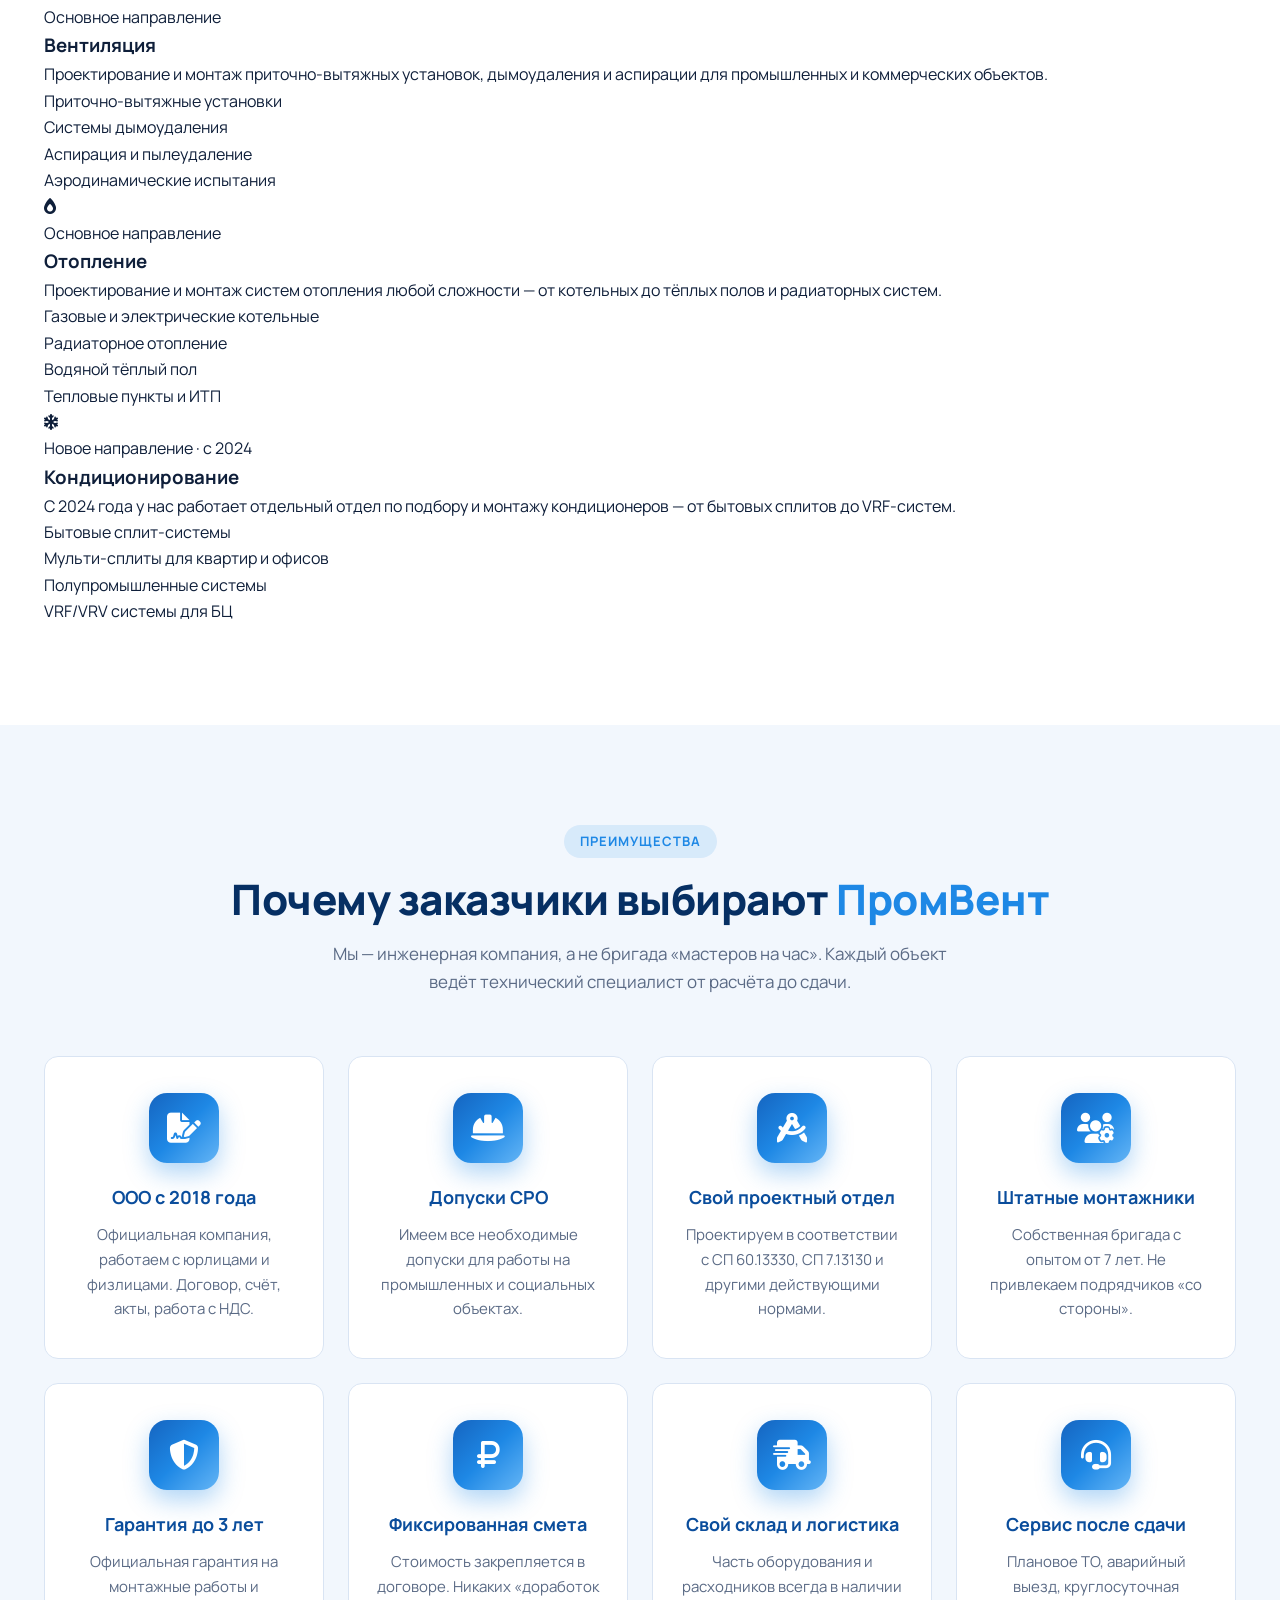
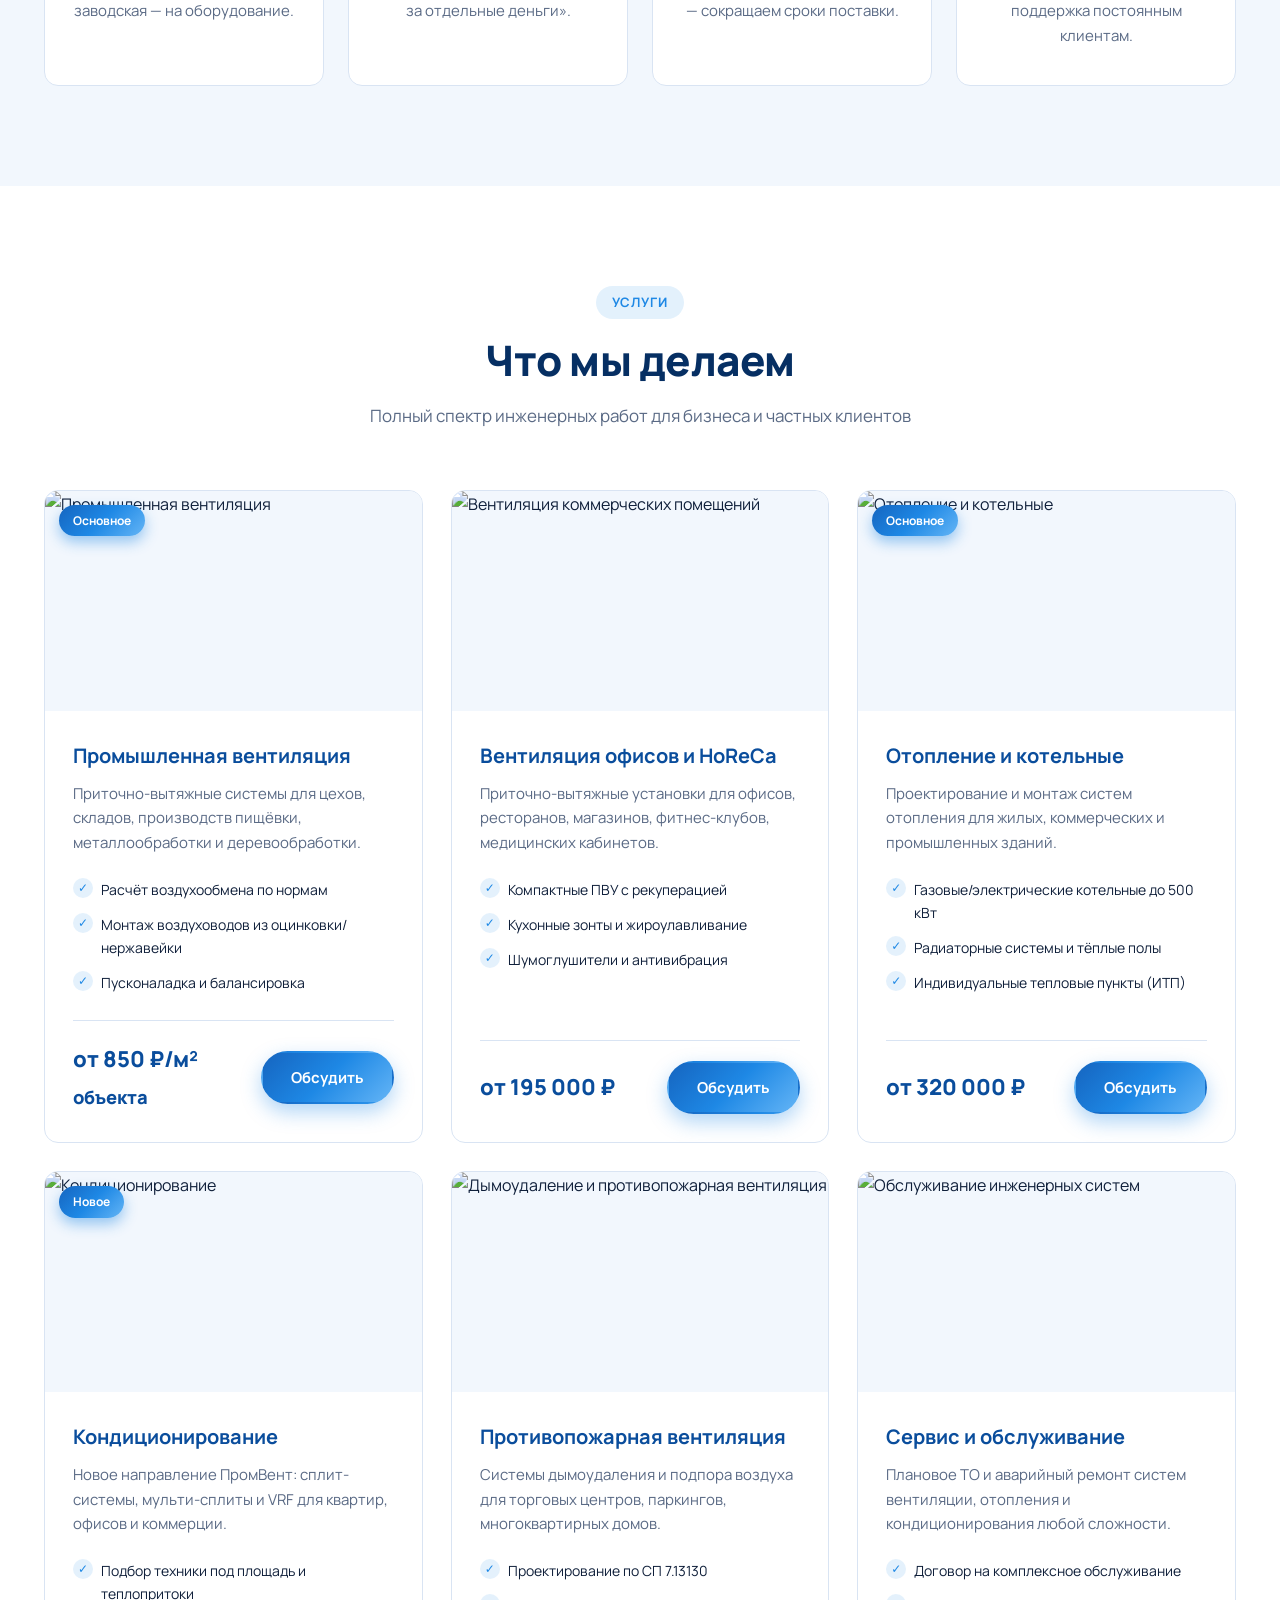
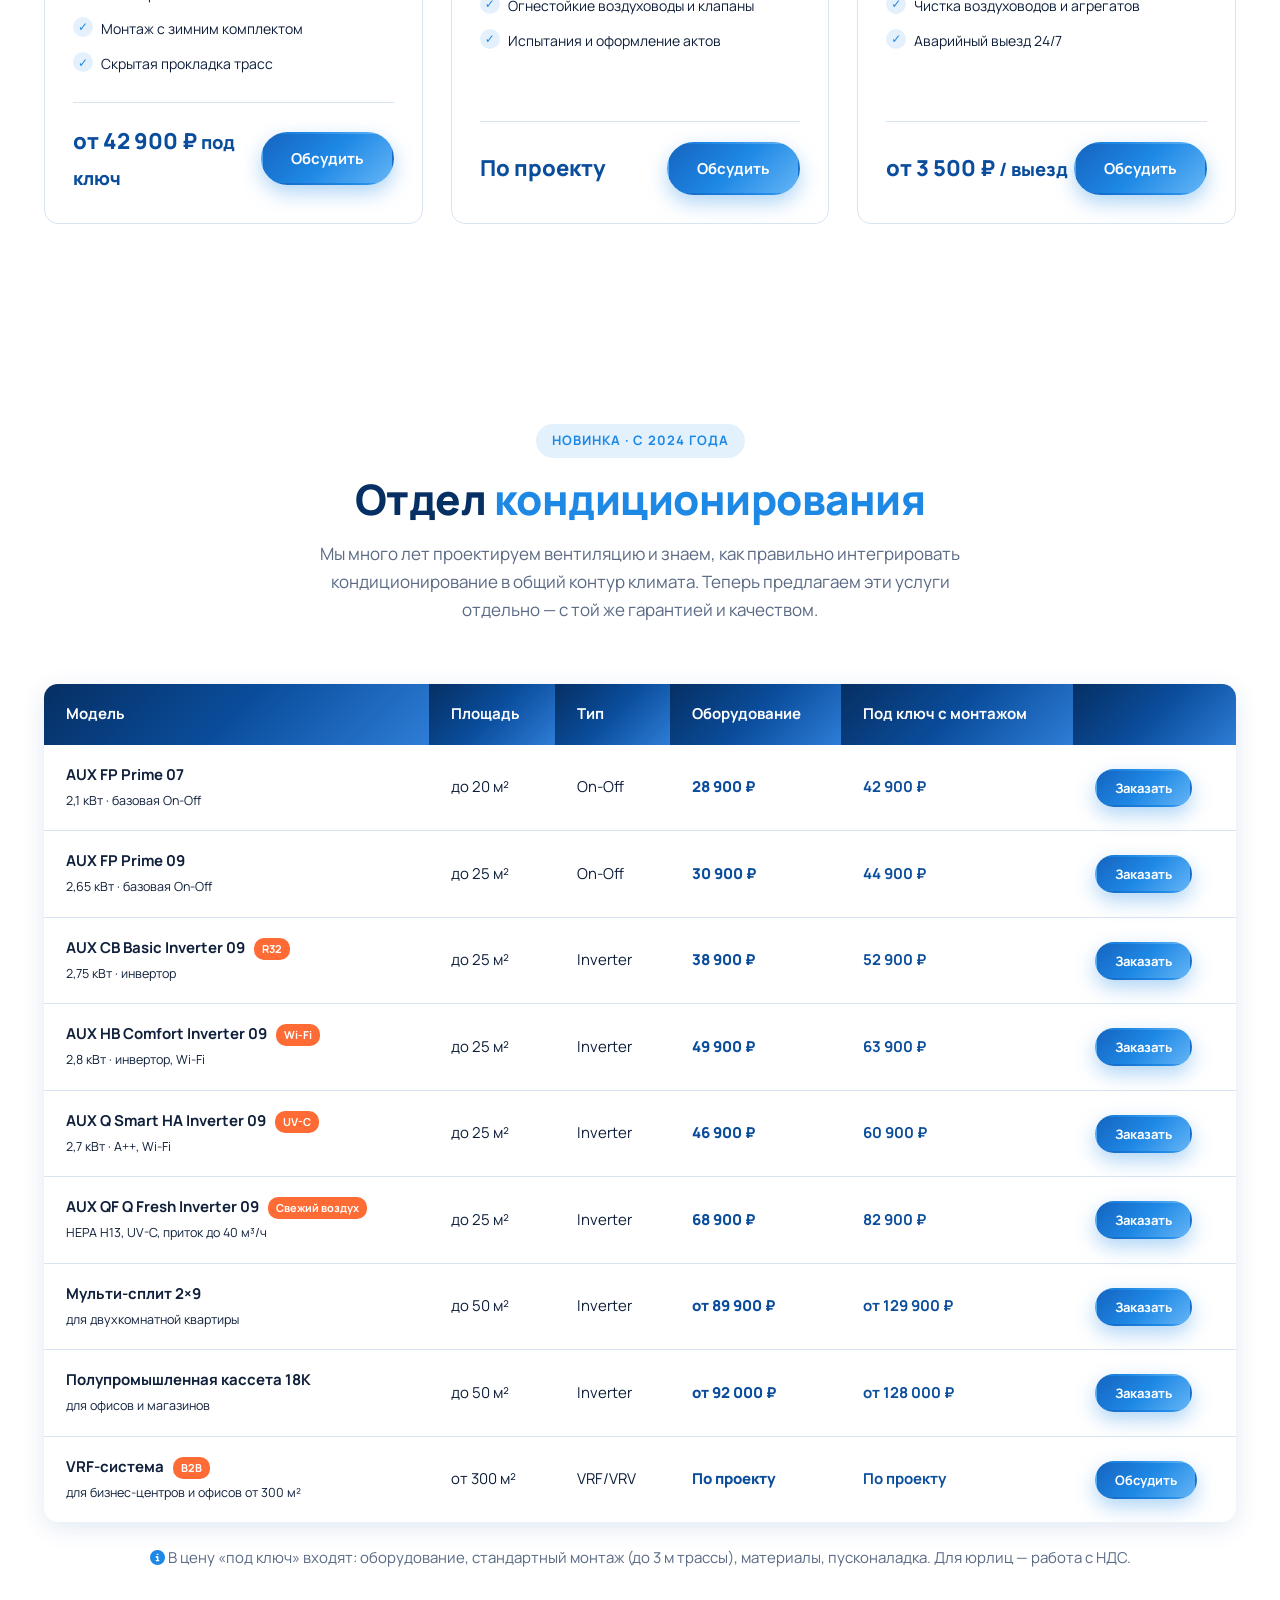
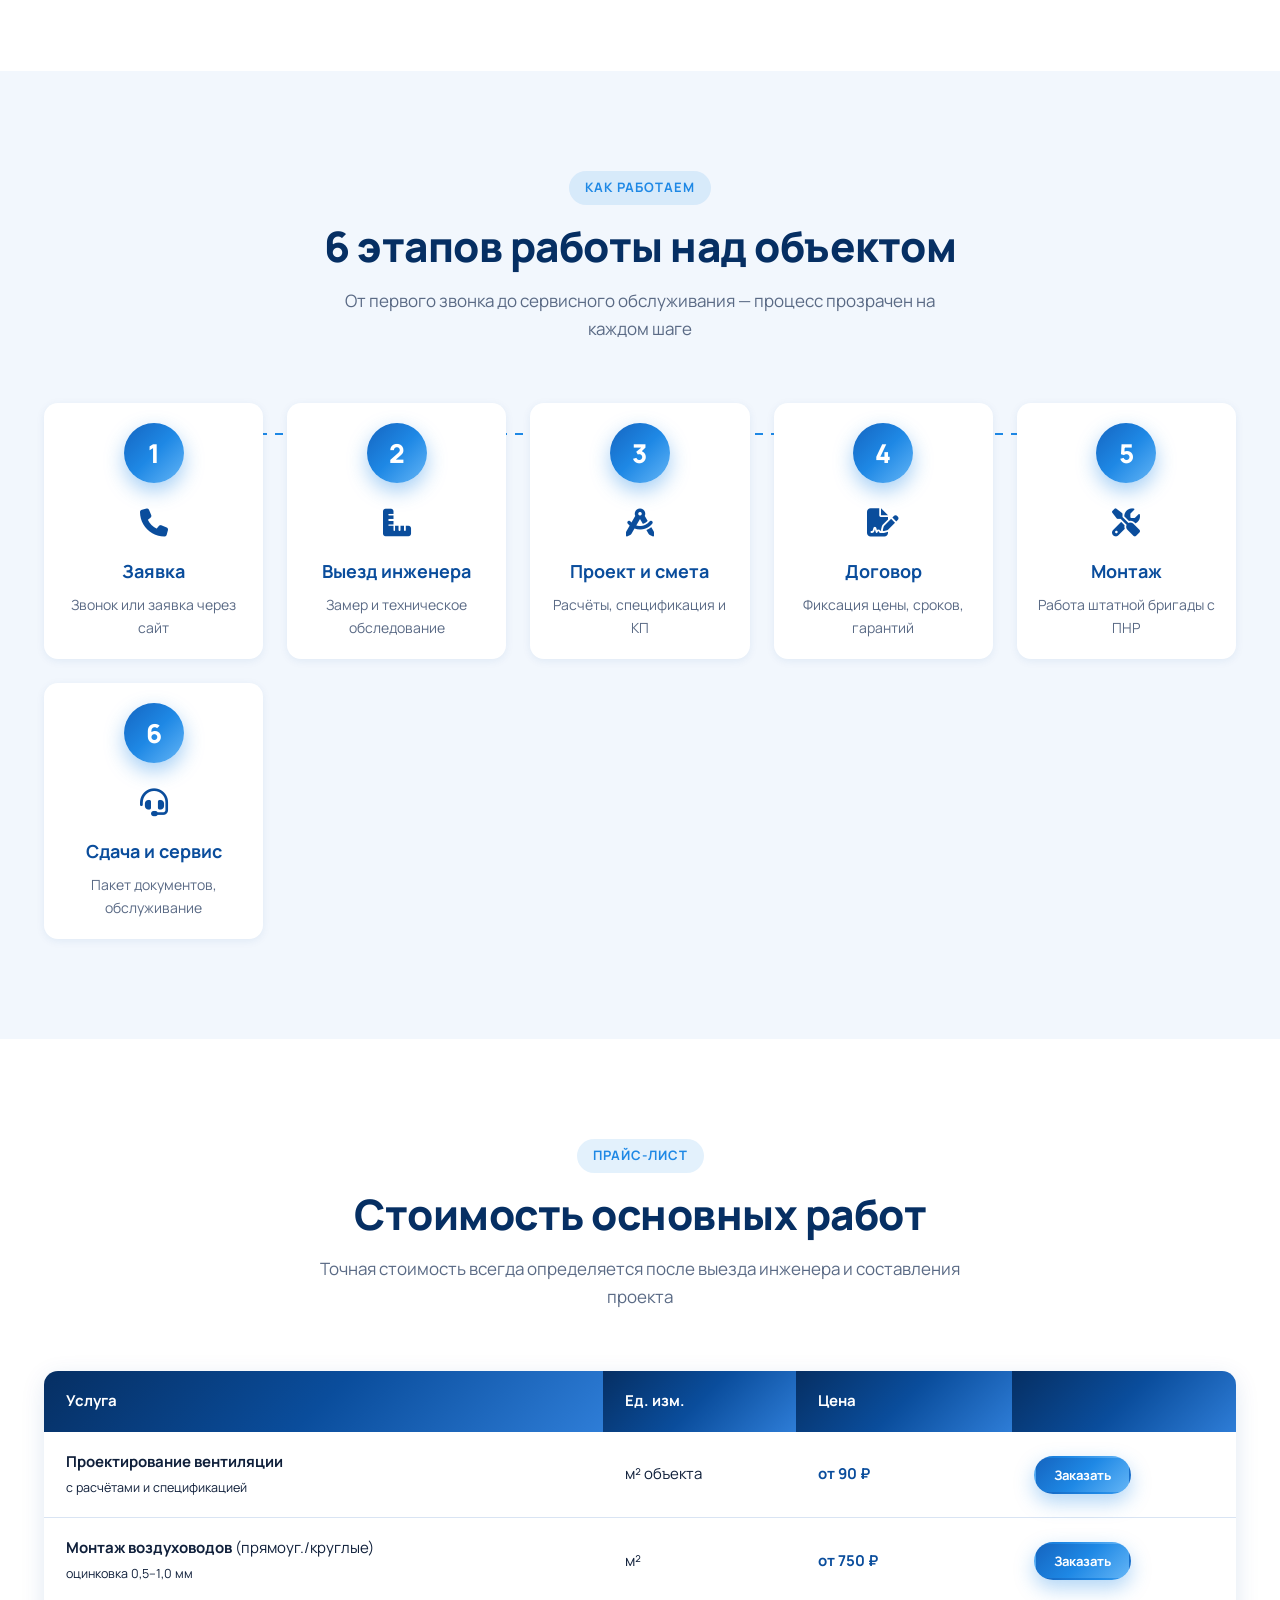
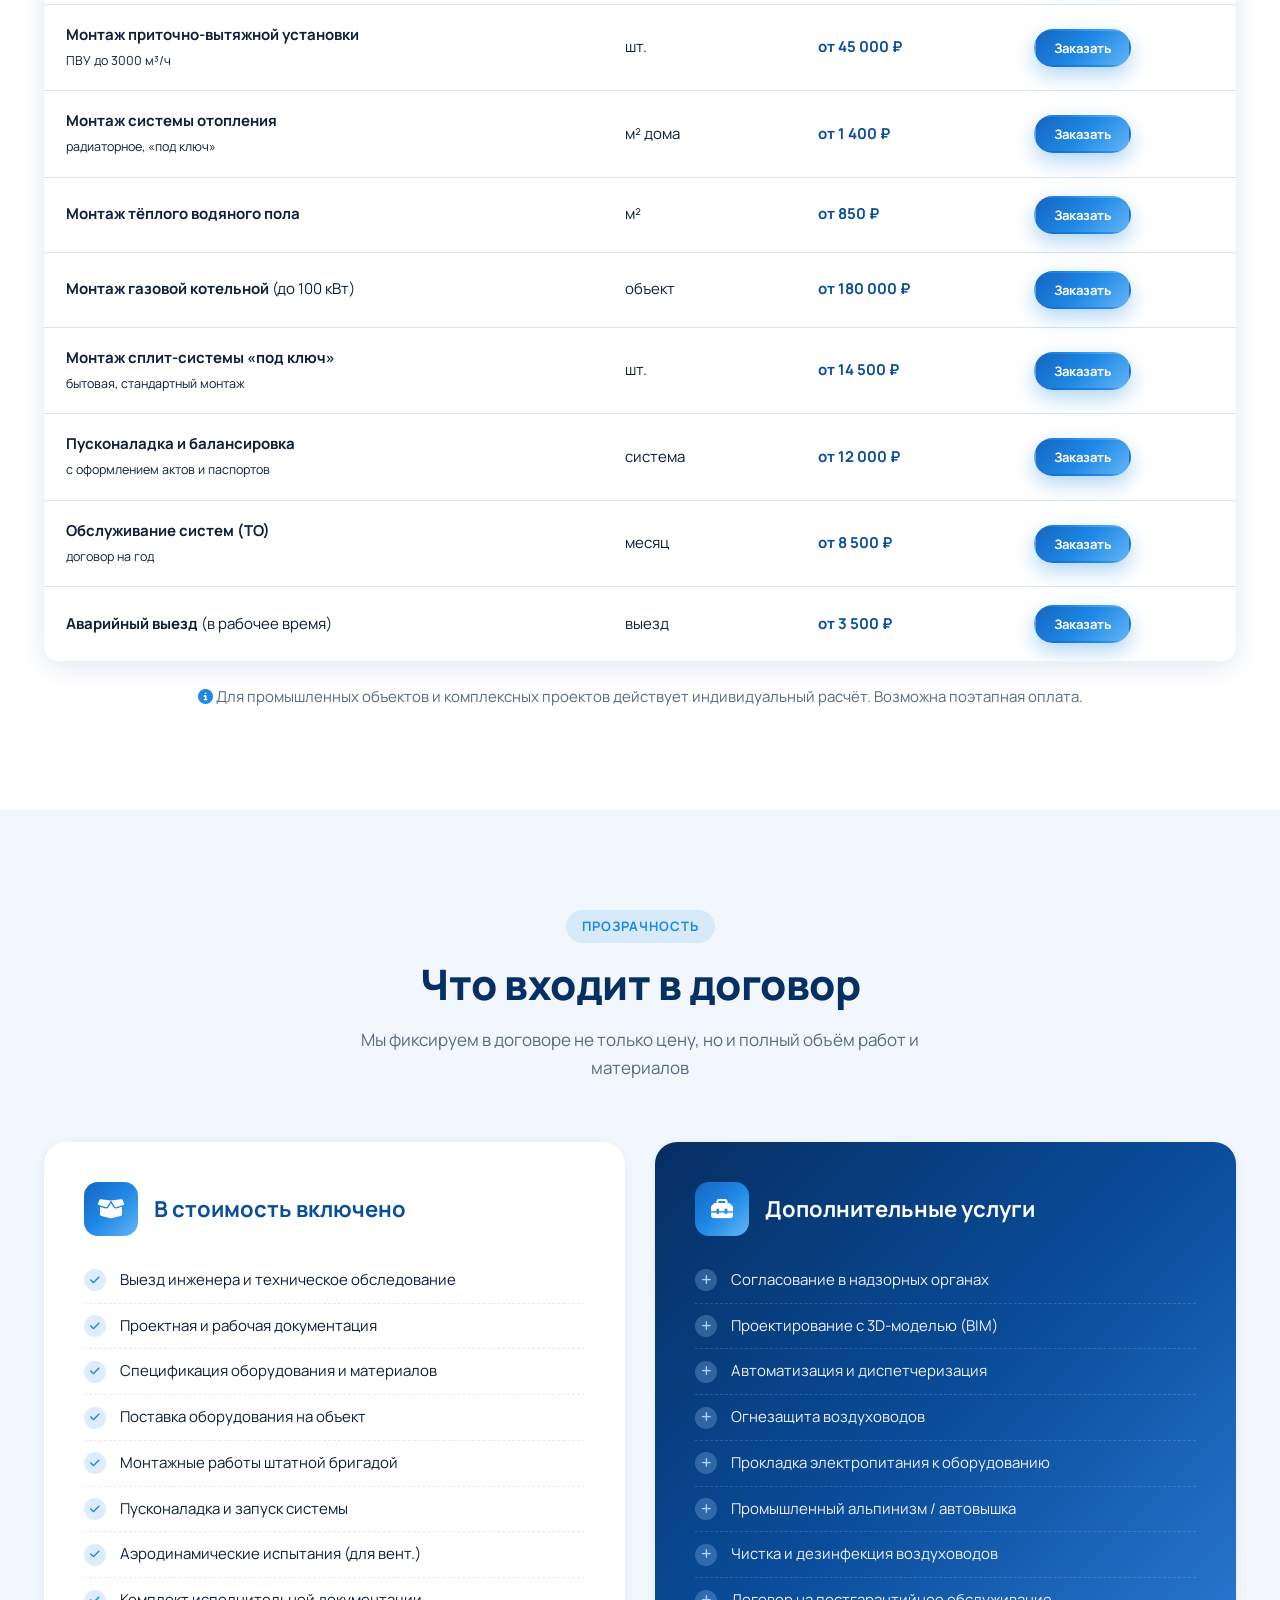
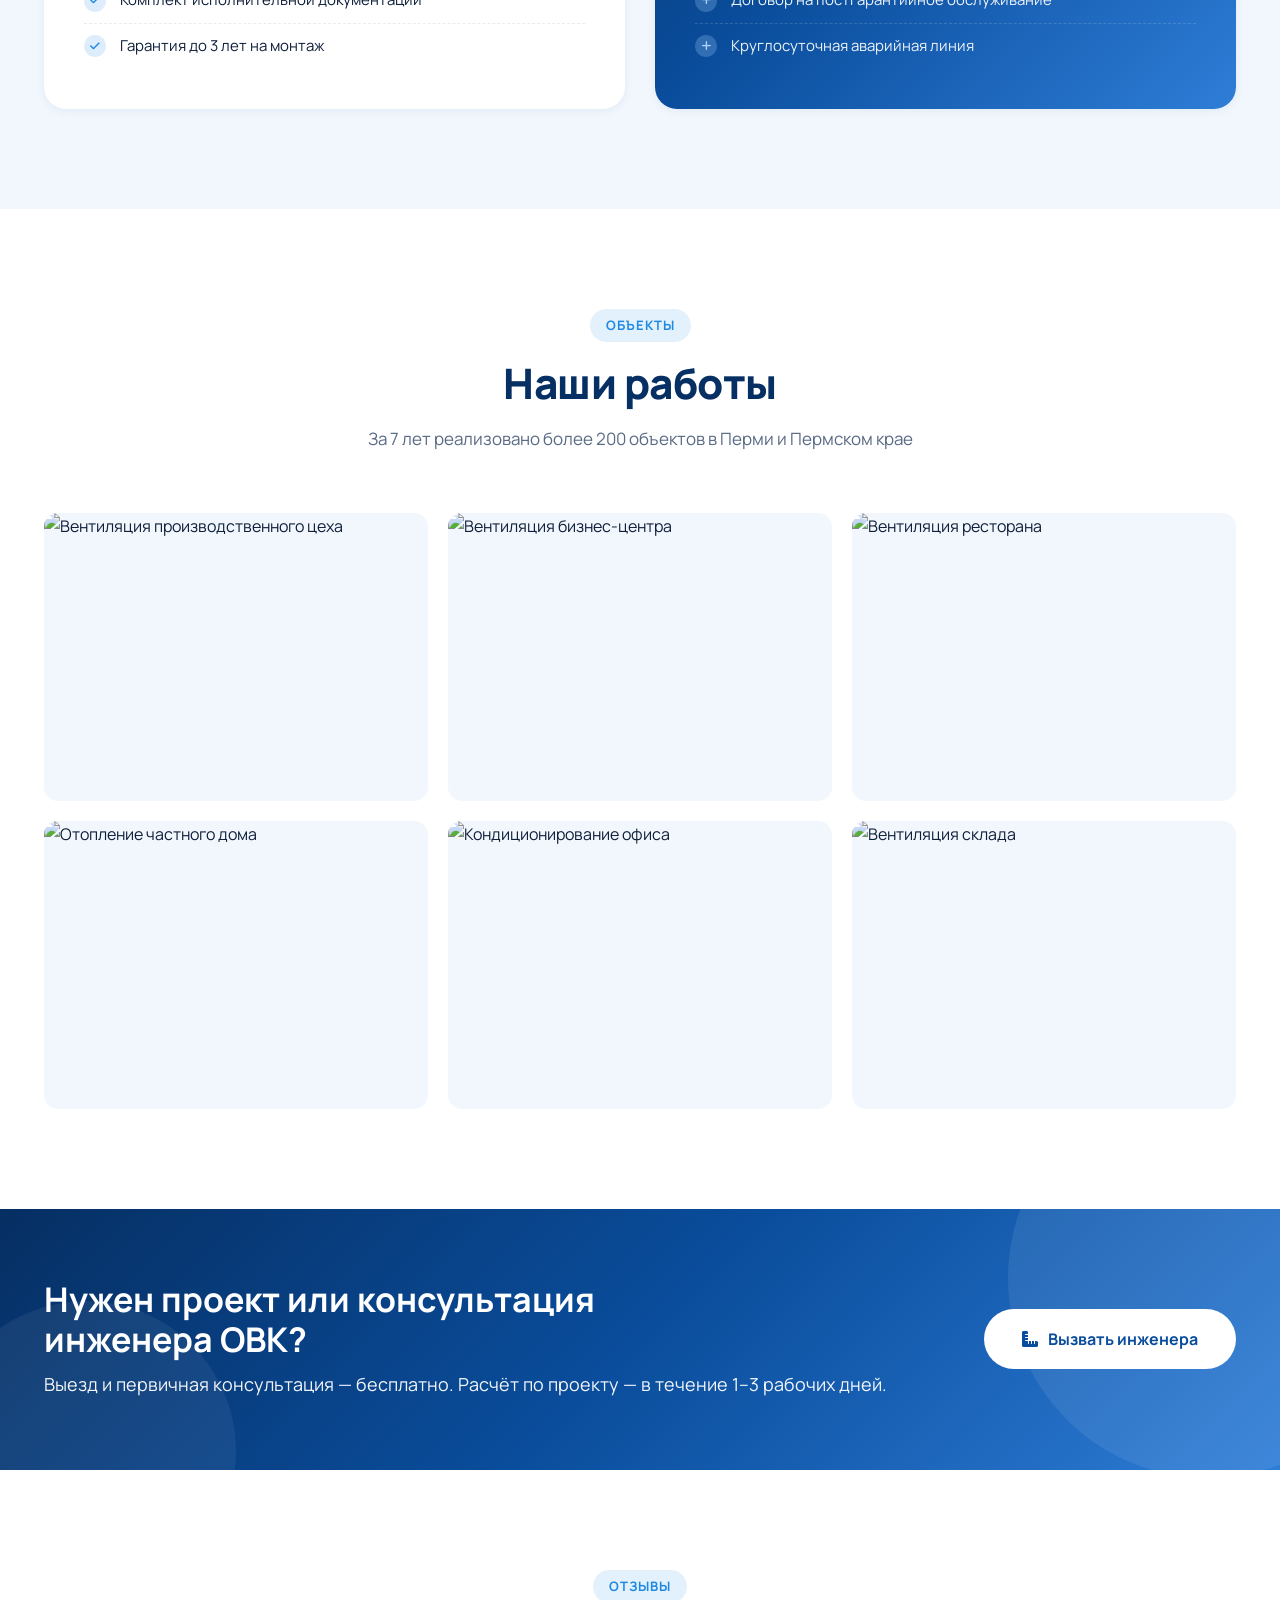
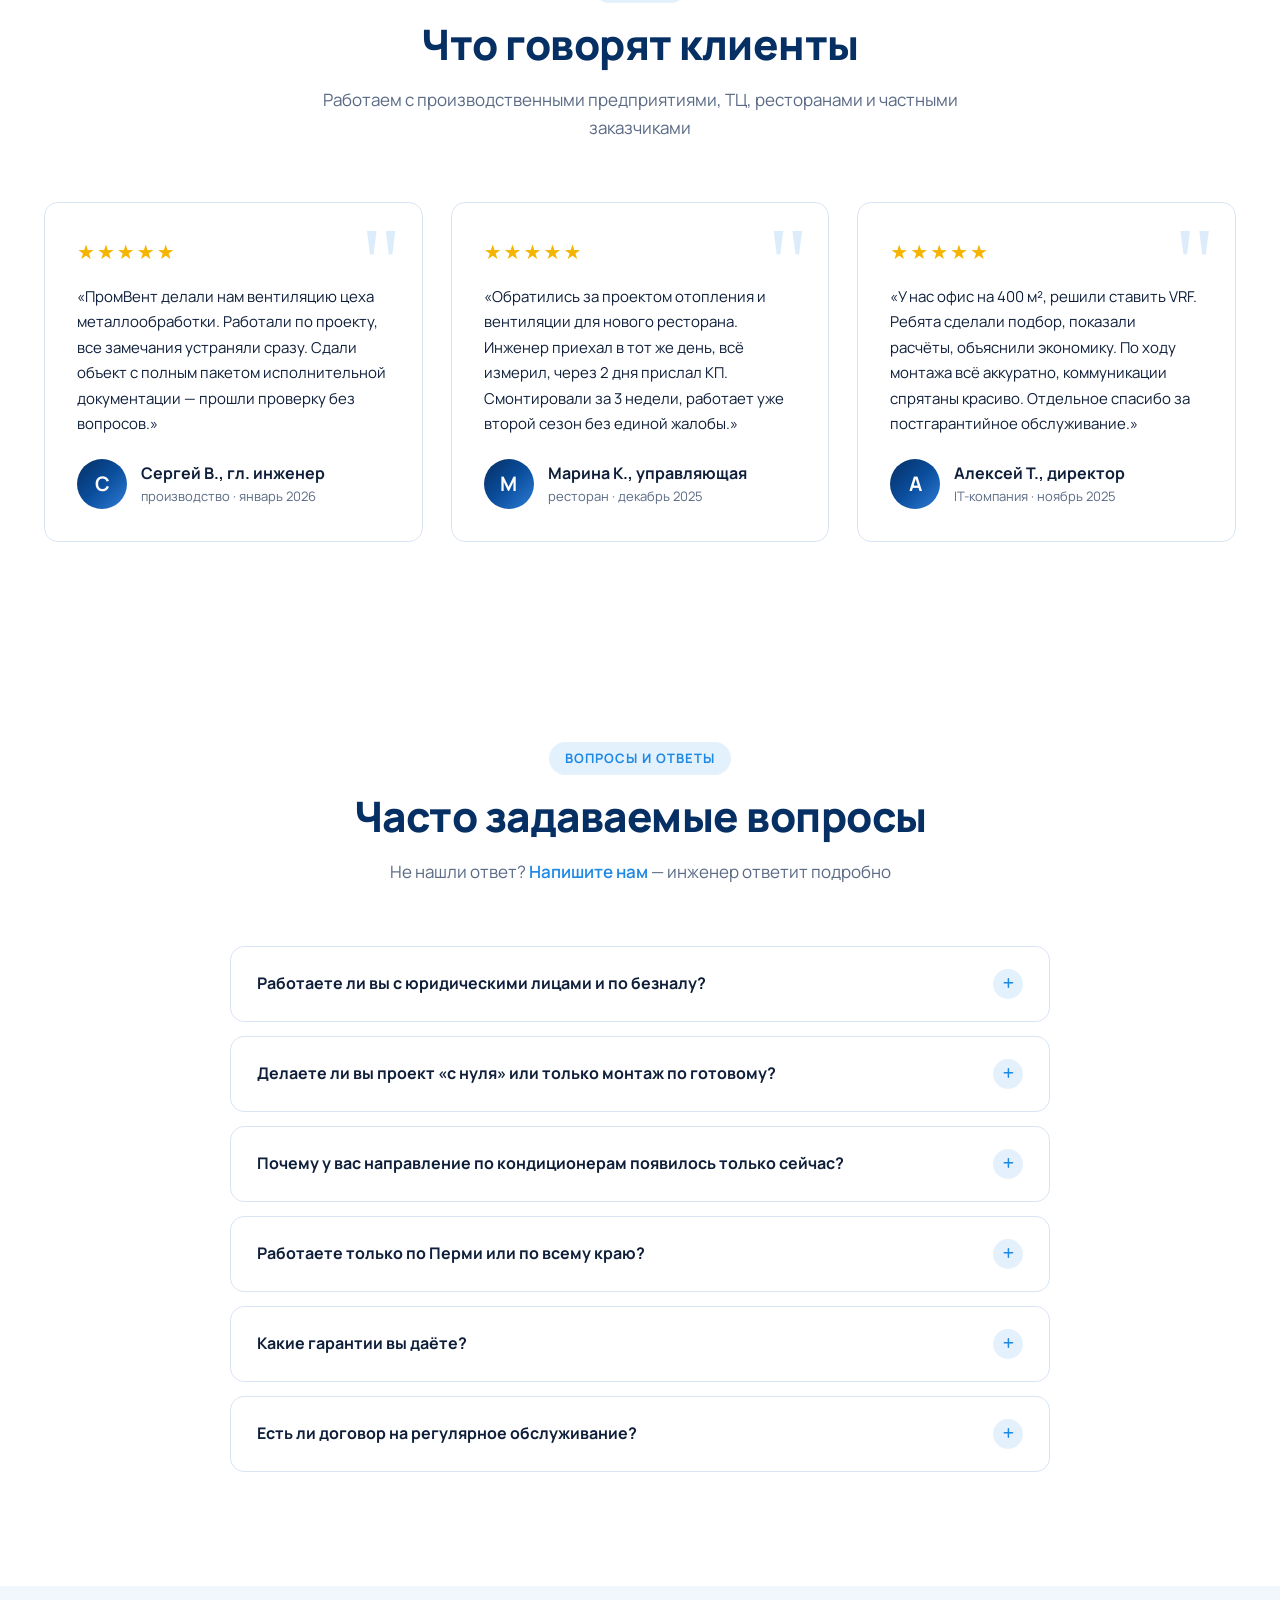
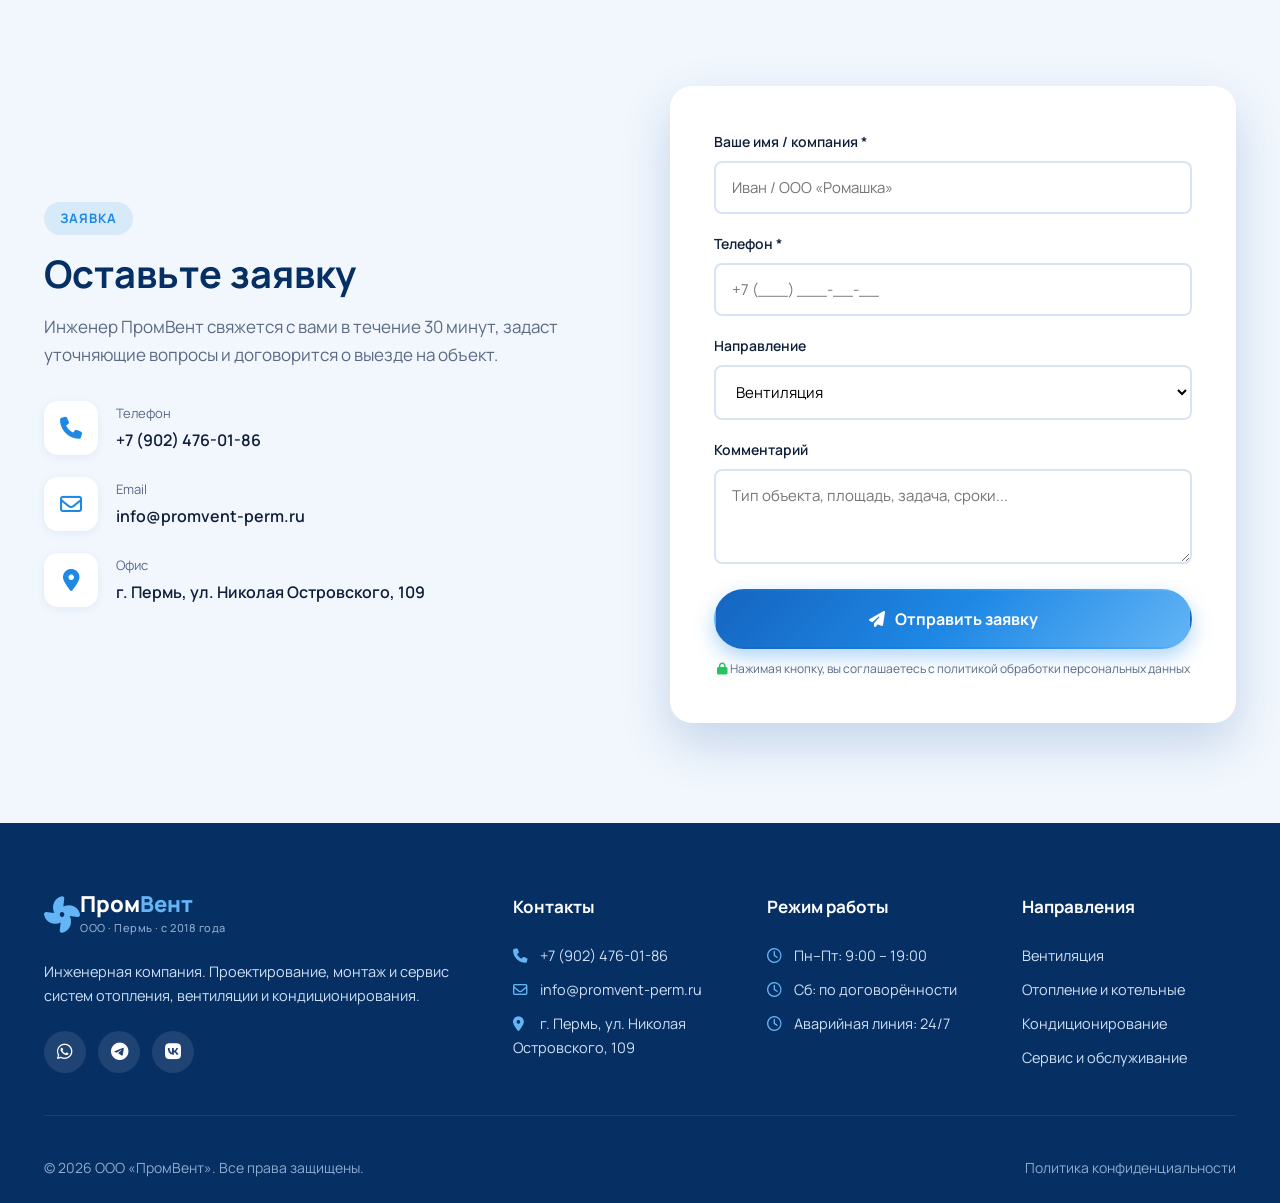
==== commit 76a24b2c: "Update index.html" ====
--- a/index.html
+++ b/index.html
@@ -3,9 +3,9 @@
 <head>
 <meta charset="UTF-8">
 <meta name="viewport" content="width=device-width, initial-scale=1.0">
-<title>КлиматПрофи Пермь — продажа и монтаж кондиционеров под ключ</title>
-<meta name="description" content="Профессиональная установка и продажа кондиционеров в Перми. Гарантия до 5 лет, выезд замерщика бесплатно, монтаж от 13 500 ₽. Звоните!">
-<meta name="keywords" content="кондиционеры Пермь, монтаж кондиционеров, установка сплит-системы, купить кондиционер Пермь">
+<title>ООО «ПромВент» — отопление, вентиляция и кондиционирование в Перми</title>
+<meta name="description" content="ООО «ПромВент» с 2018 года — проектирование и монтаж систем отопления и вентиляции для промышленных и коммерческих объектов. Новое направление — кондиционирование. Гарантия, договор, СРО.">
+<meta name="keywords" content="вентиляция Пермь, отопление Пермь, монтаж вентиляции, промышленная вентиляция, кондиционеры Пермь, ПромВент">
 
 <link rel="preconnect" href="https://fonts.googleapis.com">
 <link rel="preconnect" href="https://fonts.gstatic.com" crossorigin>
@@ -25,12 +25,13 @@
   <div class="container top-bar-inner">
     <div class="top-bar-left">
       <span><i class="fa-solid fa-location-dot"></i> г. Пермь, ул. Николая Островского, 109</span>
-      <span><i class="fa-regular fa-clock"></i> Пн–Пт: 9:00–20:00, Сб: 10:00–18:00</span>
+      <span><i class="fa-regular fa-clock"></i> Пн–Пт: 9:00–19:00, Сб: по договорённости</span>
+      <span><i class="fa-solid fa-certificate"></i> ООО «ПромВент» · ИНН/ОГРН по запросу</span>
     </div>
     <div class="top-bar-right">
       <a href="https://wa.me/79024760186"><i class="fa-brands fa-whatsapp"></i> WhatsApp</a>
-      <a href="https://t.me/tepaaaaaaaa"><i class="fa-brands fa-telegram"></i> Telegram</a>
-      <a href="mailto:klimatprofiperm@gmail.com"><i class="fa-regular fa-envelope"></i> klimatprofiperm@gmail.com</a>
+      <a href="https://t.me/promvent_perm"><i class="fa-brands fa-telegram"></i> Telegram</a>
+      <a href="mailto:info@promvent-perm.ru"><i class="fa-regular fa-envelope"></i> info@promvent-perm.ru</a>
     </div>
   </div>
 </div>
@@ -40,17 +41,18 @@
   <div class="container">
     <div class="header-inner">
       <a href="#" class="logo">
-        <i class="fa-solid fa-snowflake logo-icon"></i>
+        <i class="fa-solid fa-fan logo-icon"></i>
         <div>
-          <div class="logo-text">Климат<span>Профи</span></div>
-          <div class="logo-sub">Пермь · с 2014 года</div>
+          <div class="logo-text">Пром<span>Вент</span></div>
+          <div class="logo-sub">ООО · Пермь · с 2018 года</div>
         </div>
       </a>
 
       <nav class="main-nav">
         <a href="#services">Услуги</a>
-        <a href="#prices">Цены</a>
+        <a href="#directions">Направления</a>
         <a href="#steps">Как работаем</a>
+        <a href="#objects">Объекты</a>
         <a href="#reviews">Отзывы</a>
         <a href="#faq">Вопросы</a>
         <a href="#contacts">Контакты</a>
@@ -59,7 +61,7 @@
       <div class="contact-block">
         <div class="phone-wrap">
           <a href="tel:+79024760186" class="phone">+7 (902) 476-01-86</a>
-          <span class="phone-sub">Звонок бесплатный</span>
+          <span class="phone-sub">Инженер ответит сразу</span>
         </div>
         <button class="btn btn-primary" onclick="openModal()">
           <i class="fa-solid fa-phone-volume"></i> Заказать звонок
@@ -80,46 +82,46 @@
   <div class="container hero-content">
     <div class="hero-text" data-aos="fade-right" data-aos-duration="800">
       <div class="hero-badge">
-        <i class="fa-solid fa-medal"></i> №1 в Перми по отзывам клиентов
-      </div>
-      <h1>Кондиционер<br><span class="accent">«под ключ»</span> от 39 900 ₽<br>с монтажом и гарантией</h1>
-      <p>Профессиональная установка сплит-систем для квартир, офисов и промышленных объектов. Честная цена, фиксированная в договоре. Гарантия до 5 лет. Работаем по всему Пермскому краю.</p>
+        <i class="fa-solid fa-industry"></i> Работаем с 2018 года · более 200 объектов
+      </div>
+      <h1>Отопление, вентиляция<br><span class="accent">и кондиционирование</span><br>под ключ в Перми</h1>
+      <p>ООО «ПромВент» — проектирование, поставка и монтаж инженерных систем для производственных цехов, офисов, магазинов, ресторанов и частных домов. Официальный договор, гарантия до 3 лет, работаем по всему Пермскому краю.</p>
 
       <div class="hero-actions">
         <button class="btn btn-primary btn-lg" onclick="scrollToForm()">
-          <i class="fa-solid fa-calculator"></i> Рассчитать стоимость
+          <i class="fa-solid fa-calculator"></i> Рассчитать проект
         </button>
         <a href="tel:+79024760186" class="btn btn-outline btn-lg">
-          <i class="fa-solid fa-phone"></i> Позвонить
+          <i class="fa-solid fa-phone"></i> Позвонить инженеру
         </a>
       </div>
 
       <div class="hero-trust">
-        <div class="trust-item"><i class="fa-solid fa-shield-halved"></i> Договор и гарантия</div>
-        <div class="trust-item"><i class="fa-solid fa-truck-fast"></i> Выезд за 24 часа</div>
-        <div class="trust-item"><i class="fa-solid fa-ruble-sign"></i> Без переплат</div>
+        <div class="trust-item"><i class="fa-solid fa-file-contract"></i> Работа с юр. лицами и НДС</div>
+        <div class="trust-item"><i class="fa-solid fa-shield-halved"></i> Гарантия до 3 лет</div>
+        <div class="trust-item"><i class="fa-solid fa-helmet-safety"></i> Допуски СРО</div>
       </div>
     </div>
 
     <div class="hero-card" data-aos="fade-left" data-aos-duration="800" data-aos-delay="200">
-      <h3>Быстрый расчёт</h3>
-      <p class="hero-card-sub">Перезвоним за 15 минут с готовой ценой</p>
+      <h3>Бесплатный расчёт</h3>
+      <p class="hero-card-sub">Инженер свяжется в течение 30 минут</p>
       <form onsubmit="submitForm(event)" class="hero-form">
-        <input type="text" name="Имя"     placeholder="Ваше имя" required>
+        <input type="text" name="Имя"     placeholder="Ваше имя или компания" required>
         <input type="tel"  name="Телефон" placeholder="+7 (___) ___-__-__" required>
-        <select name="Тип объекта">
-          <option>Квартира до 30 м²</option>
-          <option>Квартира 30–60 м²</option>
-          <option>Квартира более 60 м²</option>
-          <option>Офис / коммерция</option>
-          <option>Промышленный объект</option>
+        <select name="Направление">
+          <option>Вентиляция</option>
+          <option>Отопление</option>
+          <option>Кондиционирование</option>
+          <option>Комплексный проект (ОВК)</option>
+          <option>Сервис / обслуживание</option>
         </select>
         <input type="text" name="_honey" tabindex="-1" autocomplete="off"
               style="position:absolute;left:-9999px;opacity:0" aria-hidden="true">
         <button type="submit" class="btn btn-primary btn-block">
           Получить расчёт <i class="fa-solid fa-arrow-right"></i>
         </button>
-        <p class="form-note"><i class="fa-solid fa-lock"></i> Ваши данные надёжно защищены</p>
+        <p class="form-note"><i class="fa-solid fa-lock"></i> Данные передаются по защищённому каналу</p>
       </form>
 
     </div>
@@ -128,20 +130,20 @@
   <div class="hero-features">
     <div class="container hero-features-inner">
       <div class="hero-feature" data-aos="zoom-in" data-aos-delay="100">
-        <div class="hf-num">от 13 500 ₽</div>
-        <div class="hf-label">Монтаж под ключ</div>
+        <div class="hf-num">7+ лет</div>
+        <div class="hf-label">На рынке Перми</div>
       </div>
       <div class="hero-feature" data-aos="zoom-in" data-aos-delay="200">
-        <div class="hf-num">до 5 лет</div>
-        <div class="hf-label">Гарантия на монтаж</div>
+        <div class="hf-num">200+</div>
+        <div class="hf-label">Реализованных объектов</div>
       </div>
       <div class="hero-feature" data-aos="zoom-in" data-aos-delay="300">
-        <div class="hf-num">1–2 дня</div>
-        <div class="hf-label">Срок установки</div>
+        <div class="hf-num">до 3 лет</div>
+        <div class="hf-label">Гарантия на работы</div>
       </div>
       <div class="hero-feature" data-aos="zoom-in" data-aos-delay="400">
-        <div class="hf-num">180+</div>
-        <div class="hf-label">Установок в год</div>
+        <div class="hf-num">НОВОЕ</div>
+        <div class="hf-label">Отдел кондиционеров</div>
       </div>
     </div>
   </div>
@@ -150,16 +152,65 @@
 <!-- Brands -->
 <section class="brands">
   <div class="container">
-    <p class="brands-title">Официальный партнёр ведущих производителей</p>
+    <p class="brands-title">Работаем с ведущими производителями оборудования</p>
     <div class="brands-grid">
+      <div class="brand">Systemair</div>
+      <div class="brand">Shuft</div>
+      <div class="brand">Vents</div>
+      <div class="brand">Ostberg</div>
+      <div class="brand">Buderus</div>
+      <div class="brand">Viessmann</div>
+      <div class="brand">Wilo</div>
       <div class="brand">AUX</div>
-      <div class="brand">Ecoclima</div>
-      <div class="brand">TCL</div>
-      <div class="brand">Hisense</div>
-      <div class="brand">Changhong</div>
-      <div class="brand">ShinFlow</div>
-      <div class="brand">Panasonic</div>
-      <div class="brand">Mitsubishi</div>
+    </div>
+  </div>
+</section>
+
+<!-- Directions (три направления компании) -->
+<section class="directions" id="directions">
+  <div class="container">
+    <div class="section-header" data-aos="fade-up">
+      <span class="section-tag">Три направления</span>
+      <h2>Чем занимается <span class="accent">ПромВент</span></h2>
+      <p class="section-subtitle">Полный цикл инженерных систем — от проекта до сервисного обслуживания. С 2024 года открыто новое направление по кондиционированию.</p>
+    </div>
+    <div class="dir-grid">
+      <div class="dir-card" data-aos="fade-up" data-aos-delay="50">
+        <div class="dir-icon"><i class="fa-solid fa-fan"></i></div>
+        <div class="dir-tag">Основное направление</div>
+        <h3>Вентиляция</h3>
+        <p>Проектирование и монтаж приточно-вытяжных установок, дымоудаления и аспирации для промышленных и коммерческих объектов.</p>
+        <ul>
+          <li>Приточно-вытяжные установки</li>
+          <li>Системы дымоудаления</li>
+          <li>Аспирация и пылеудаление</li>
+          <li>Аэродинамические испытания</li>
+        </ul>
+      </div>
+      <div class="dir-card" data-aos="fade-up" data-aos-delay="150">
+        <div class="dir-icon"><i class="fa-solid fa-fire-flame-simple"></i></div>
+        <div class="dir-tag">Основное направление</div>
+        <h3>Отопление</h3>
+        <p>Проектирование и монтаж систем отопления любой сложности — от котельных до тёплых полов и радиаторных систем.</p>
+        <ul>
+          <li>Газовые и электрические котельные</li>
+          <li>Радиаторное отопление</li>
+          <li>Водяной тёплый пол</li>
+          <li>Тепловые пункты и ИТП</li>
+        </ul>
+      </div>
+      <div class="dir-card highlight" data-aos="fade-up" data-aos-delay="250">
+        <div class="dir-icon"><i class="fa-solid fa-snowflake"></i></div>
+        <div class="dir-tag new">Новое направление · с 2024</div>
+        <h3>Кондиционирование</h3>
+        <p>С 2024 года у нас работает отдельный отдел по подбору и монтажу кондиционеров — от бытовых сплитов до VRF-систем.</p>
+        <ul>
+          <li>Бытовые сплит-системы</li>
+          <li>Мульти-сплиты для квартир и офисов</li>
+          <li>Полупромышленные системы</li>
+          <li>VRF/VRV системы для БЦ</li>
+        </ul>
+      </div>
     </div>
   </div>
 </section>
@@ -169,49 +220,49 @@
   <div class="container">
     <div class="section-header" data-aos="fade-up">
       <span class="section-tag">Преимущества</span>
-      <h2>Почему выбирают <span class="accent">КлиматПрофи</span></h2>
-      <p class="section-subtitle">Более 10 лет помогаем жителям Перми создавать комфортный климат в доме и офисе</p>
+      <h2>Почему заказчики выбирают <span class="accent">ПромВент</span></h2>
+      <p class="section-subtitle">Мы — инженерная компания, а не бригада «мастеров на час». Каждый объект ведёт технический специалист от расчёта до сдачи.</p>
     </div>
     <div class="adv-grid">
       <div class="adv-card" data-aos="fade-up" data-aos-delay="50">
+        <div class="adv-icon"><i class="fa-solid fa-file-signature"></i></div>
+        <h3>ООО с 2018 года</h3>
+        <p>Официальная компания, работаем с юрлицами и физлицами. Договор, счёт, акты, работа с НДС.</p>
+      </div>
+      <div class="adv-card" data-aos="fade-up" data-aos-delay="100">
+        <div class="adv-icon"><i class="fa-solid fa-helmet-safety"></i></div>
+        <h3>Допуски СРО</h3>
+        <p>Имеем все необходимые допуски для работы на промышленных и социальных объектах.</p>
+      </div>
+      <div class="adv-card" data-aos="fade-up" data-aos-delay="150">
+        <div class="adv-icon"><i class="fa-solid fa-drafting-compass"></i></div>
+        <h3>Свой проектный отдел</h3>
+        <p>Проектируем в соответствии с СП 60.13330, СП 7.13130 и другими действующими нормами.</p>
+      </div>
+      <div class="adv-card" data-aos="fade-up" data-aos-delay="200">
+        <div class="adv-icon"><i class="fa-solid fa-users-gear"></i></div>
+        <h3>Штатные монтажники</h3>
+        <p>Собственная бригада с опытом от 7 лет. Не привлекаем подрядчиков «со стороны».</p>
+      </div>
+      <div class="adv-card" data-aos="fade-up" data-aos-delay="250">
         <div class="adv-icon"><i class="fa-solid fa-shield-halved"></i></div>
-        <h3>Гарантия до 5 лет</h3>
-        <p>Официальная гарантия на монтажные работы и заводская гарантия на оборудование.</p>
-      </div>
-      <div class="adv-card" data-aos="fade-up" data-aos-delay="100">
-        <div class="adv-icon"><i class="fa-solid fa-file-contract"></i></div>
-        <h3>Договор и документы</h3>
-        <p>Заключаем договор, выдаём чек и гарантийный талон на все работы.</p>
-      </div>
-      <div class="adv-card" data-aos="fade-up" data-aos-delay="150">
-        <div class="adv-icon"><i class="fa-solid fa-screwdriver-wrench"></i></div>
-        <h3>Профессиональный инструмент</h3>
-        <p>Монтажники оснащены оборудованием европейских производителей.</p>
-      </div>
-      <div class="adv-card" data-aos="fade-up" data-aos-delay="200">
-        <div class="adv-icon"><i class="fa-solid fa-broom"></i></div>
-        <h3>Чистота монтажа</h3>
-        <p>Аккуратно работаем и убираем после себя — место сдаём в опрятном виде.</p>
-      </div>
-      <div class="adv-card" data-aos="fade-up" data-aos-delay="250">
-        <div class="adv-icon"><i class="fa-solid fa-truck-fast"></i></div>
-        <h3>Быстрый выезд</h3>
-        <p>Замерщик приедет в течение 24 часов после заявки. Бесплатно.</p>
+        <h3>Гарантия до 3 лет</h3>
+        <p>Официальная гарантия на монтажные работы и заводская — на оборудование.</p>
       </div>
       <div class="adv-card" data-aos="fade-up" data-aos-delay="300">
         <div class="adv-icon"><i class="fa-solid fa-ruble-sign"></i></div>
-        <h3>Честные цены</h3>
-        <p>Фиксированная стоимость в договоре. Никаких доплат «по факту».</p>
+        <h3>Фиксированная смета</h3>
+        <p>Стоимость закрепляется в договоре. Никаких «доработок за отдельные деньги».</p>
       </div>
       <div class="adv-card" data-aos="fade-up" data-aos-delay="350">
-        <div class="adv-icon"><i class="fa-solid fa-user-tie"></i></div>
-        <h3>Опытные мастера</h3>
-        <p>Все монтажники — сертифицированные специалисты со стажем от 5 лет.</p>
+        <div class="adv-icon"><i class="fa-solid fa-truck-fast"></i></div>
+        <h3>Свой склад и логистика</h3>
+        <p>Часть оборудования и расходников всегда в наличии — сокращаем сроки поставки.</p>
       </div>
       <div class="adv-card" data-aos="fade-up" data-aos-delay="400">
         <div class="adv-icon"><i class="fa-solid fa-headset"></i></div>
-        <h3>Сервис 24/7</h3>
-        <p>Поддержка клиентов и приём заявок круглосуточно, без выходных.</p>
+        <h3>Сервис после сдачи</h3>
+        <p>Плановое ТО, аварийный выезд, круглосуточная поддержка постоянным клиентам.</p>
       </div>
     </div>
   </div>
@@ -222,137 +273,139 @@
   <div class="container">
     <div class="section-header" data-aos="fade-up">
       <span class="section-tag">Услуги</span>
-      <h2>Что мы предлагаем</h2>
-      <p class="section-subtitle">Полный спектр работ с климатической техникой — от подбора до сервиса</p>
+      <h2>Что мы делаем</h2>
+      <p class="section-subtitle">Полный спектр инженерных работ для бизнеса и частных клиентов</p>
     </div>
     <div class="services-grid">
 
       <div class="service-card" data-aos="fade-up" data-aos-delay="50">
         <div class="service-img">
-          <img src="img/bit.webp" alt="Бытовые сплит-системы AUX, Ecoclima" loading="lazy">
-          <span class="service-tag">Хит</span>
+          <img src="https://images.unsplash.com/photo-1621905251918-48416bd8575a?w=600&q=80" alt="Промышленная вентиляция" loading="lazy">
+          <span class="service-tag">Основное</span>
         </div>
         <div class="service-body">
-          <h3>Бытовые сплит-системы</h3>
-          <p>AUX, Ecoclima, Hisense, TCL — On-Off и инверторные модели для квартир и домов.</p>
+          <h3>Промышленная вентиляция</h3>
+          <p>Приточно-вытяжные системы для цехов, складов, производств пищёвки, металлообработки и деревообработки.</p>
           <ul>
-            <li>Подбор по площади (до 25, 35, 50, 70 м²)</li>
-            <li>Стандартный монтаж до 2 м трассы</li>
-            <li>Пусконаладка и тест системы</li>
+            <li>Расчёт воздухообмена по нормам</li>
+            <li>Монтаж воздуховодов из оцинковки/нержавейки</li>
+            <li>Пусконаладка и балансировка</li>
           </ul>
           <div class="service-footer">
-            <div class="price">от 39 900 ₽ <small>под ключ с монтажом</small></div>
-            <button class="btn btn-primary" onclick="scrollToForm()">Заказать</button>
+            <div class="price">от 850 ₽/м² <small>объекта</small></div>
+            <button class="btn btn-primary" onclick="scrollToForm()">Обсудить</button>
           </div>
         </div>
       </div>
 
       <div class="service-card" data-aos="fade-up" data-aos-delay="100">
         <div class="service-img">
-          <img src="img/multi.jpeg" alt="Мульти-сплит системы AUX" loading="lazy">
+          <img src="https://images.unsplash.com/photo-1558618666-fcd25c85cd64?w=600&q=80" alt="Вентиляция коммерческих помещений" loading="lazy">
         </div>
         <div class="service-body">
-          <h3>Мульти-сплит системы</h3>
-          <p>Один внешний блок и до 5 внутренних — AUX Free Match, Ecoclima Free Match.</p>
+          <h3>Вентиляция офисов и HoReCa</h3>
+          <p>Приточно-вытяжные установки для офисов, ресторанов, магазинов, фитнес-клубов, медицинских кабинетов.</p>
           <ul>
-            <li>Проектирование трасс до 80 м</li>
-            <li>2–5 внутренних блоков на 1 внешний</li>
-            <li>Скрытая прокладка коммуникаций</li>
+            <li>Компактные ПВУ с рекуперацией</li>
+            <li>Кухонные зонты и жироулавливание</li>
+            <li>Шумоглушители и антивибрация</li>
           </ul>
           <div class="service-footer">
-            <div class="price">от 64 900 ₽ <small>наружный блок</small></div>
-            <button class="btn btn-primary" onclick="scrollToForm()">Заказать</button>
+            <div class="price">от 195 000 ₽</div>
+            <button class="btn btn-primary" onclick="scrollToForm()">Обсудить</button>
           </div>
         </div>
       </div>
 
       <div class="service-card" data-aos="fade-up" data-aos-delay="150">
         <div class="service-img">
-          <img src="img/prom.jpeg" alt="Промышленные кондиционеры TCL, Ecoclima" loading="lazy">
+          <img src="https://images.unsplash.com/photo-1621189949410-b56ad2f1e5db?w=600&q=80" alt="Отопление и котельные" loading="lazy">
+          <span class="service-tag">Основное</span>
         </div>
         <div class="service-body">
-          <h3>Полупромышленные системы</h3>
-          <p>Кассетные, канальные и напольно-потолочные TCL, AUX, Ecoclima для магазинов и офисов.</p>
+          <h3>Отопление и котельные</h3>
+          <p>Проектирование и монтаж систем отопления для жилых, коммерческих и промышленных зданий.</p>
           <ul>
-            <li>Мощности 5–17 кВт (18K–60K BTU)</li>
-            <li>On-Off и инверторные модели</li>
-            <li>Гарантия до 5 лет</li>
+            <li>Газовые/электрические котельные до 500 кВт</li>
+            <li>Радиаторные системы и тёплые полы</li>
+            <li>Индивидуальные тепловые пункты (ИТП)</li>
           </ul>
           <div class="service-footer">
-            <div class="price">от 58 900 ₽</div>
-            <button class="btn btn-primary" onclick="scrollToForm()">Заказать</button>
+            <div class="price">от 320 000 ₽</div>
+            <button class="btn btn-primary" onclick="scrollToForm()">Обсудить</button>
           </div>
         </div>
       </div>
 
       <div class="service-card" data-aos="fade-up" data-aos-delay="200">
         <div class="service-img">
-          <img src="https://images.unsplash.com/photo-1597423498219-04418210827d?w=600&q=80" alt="Обслуживание и ремонт" loading="lazy">
+          <img src="https://images.unsplash.com/photo-1597423498219-04418210827d?w=600&q=80" alt="Кондиционирование" loading="lazy">
+          <span class="service-tag new">Новое</span>
         </div>
         <div class="service-body">
-          <h3>Обслуживание и ремонт</h3>
-          <p>Чистка, заправка фреоном, диагностика и ремонт кондиционеров любых брендов.</p>
+          <h3>Кондиционирование</h3>
+          <p>Новое направление ПромВент: сплит-системы, мульти-сплиты и VRF для квартир, офисов и коммерции.</p>
           <ul>
-            <li>Чистка внутреннего блока</li>
-            <li>Антибактериальная обработка</li>
-            <li>Заправка R410a, R32, R22</li>
+            <li>Подбор техники под площадь и теплопритоки</li>
+            <li>Монтаж с зимним комплектом</li>
+            <li>Скрытая прокладка трасс</li>
           </ul>
           <div class="service-footer">
-            <div class="price">от 2 200 ₽</div>
-            <button class="btn btn-primary" onclick="scrollToForm()">Заказать</button>
+            <div class="price">от 42 900 ₽ <small>под ключ</small></div>
+            <button class="btn btn-primary" onclick="scrollToForm()">Обсудить</button>
           </div>
         </div>
       </div>
 
       <div class="service-card" data-aos="fade-up" data-aos-delay="250">
         <div class="service-img">
-          <img src="https://images.unsplash.com/photo-1621905251918-48416bd8575a?w=600&q=80" alt="Демонтаж и перенос" loading="lazy">
+          <img src="https://images.unsplash.com/photo-1581094288338-2314dddb7ece?w=600&q=80" alt="Дымоудаление и противопожарная вентиляция" loading="lazy">
         </div>
         <div class="service-body">
-          <h3>Демонтаж и перенос</h3>
-          <p>Аккуратный демонтаж и перенос сплит-системы на новое место со сбором фреона.</p>
+          <h3>Противопожарная вентиляция</h3>
+          <p>Системы дымоудаления и подпора воздуха для торговых центров, паркингов, многоквартирных домов.</p>
           <ul>
-            <li>Сохранение фреона в наружный блок</li>
-            <li>Проверка герметичности</li>
-            <li>Повторная установка с гарантией</li>
+            <li>Проектирование по СП 7.13130</li>
+            <li>Огнестойкие воздуховоды и клапаны</li>
+            <li>Испытания и оформление актов</li>
           </ul>
           <div class="service-footer">
-            <div class="price">от 4 500 ₽</div>
-            <button class="btn btn-primary" onclick="scrollToForm()">Заказать</button>
+            <div class="price">По проекту</div>
+            <button class="btn btn-primary" onclick="scrollToForm()">Обсудить</button>
           </div>
         </div>
       </div>
 
       <div class="service-card" data-aos="fade-up" data-aos-delay="300">
         <div class="service-img">
-          <img src="https://images.unsplash.com/photo-1581094288338-2314dddb7ece?w=600&q=80" alt="Высотные работы" loading="lazy">
+          <img src="https://images.unsplash.com/photo-1581092160607-ee22621dd758?w=600&q=80" alt="Обслуживание инженерных систем" loading="lazy">
         </div>
         <div class="service-body">
-          <h3>Высотные работы</h3>
-          <p>Промышленный альпинизм и автовышка для установки на фасадах высоток.</p>
+          <h3>Сервис и обслуживание</h3>
+          <p>Плановое ТО и аварийный ремонт систем вентиляции, отопления и кондиционирования любой сложности.</p>
           <ul>
-            <li>Аттестованные альпинисты</li>
-            <li>Страховка и допуски</li>
-            <li>Работа на любой высоте</li>
+            <li>Договор на комплексное обслуживание</li>
+            <li>Чистка воздуховодов и агрегатов</li>
+            <li>Аварийный выезд 24/7</li>
           </ul>
           <div class="service-footer">
-            <div class="price">от 3 500 ₽</div>
-            <button class="btn btn-primary" onclick="scrollToForm()">Заказать</button>
-          </div>
-        </div>
-      </div>
-
-    </div>
-  </div>
-</section>
-
-<!-- NEW: Готовые комплекты с ценами -->
-<section class="prices" id="catalog">
+            <div class="price">от 3 500 ₽ <small>/ выезд</small></div>
+            <button class="btn btn-primary" onclick="scrollToForm()">Обсудить</button>
+          </div>
+        </div>
+      </div>
+
+    </div>
+  </div>
+</section>
+
+<!-- NEW направление: кондиционеры (акцентный блок) -->
+<section class="ac-highlight" id="ac">
   <div class="container">
     <div class="section-header" data-aos="fade-up">
-      <span class="section-tag">Каталог · ХИТ ЦЕНЫ</span>
-      <h2>Популярные модели с монтажом «под ключ»</h2>
-      <p class="section-subtitle">Цена включает: кондиционер + стандартный монтаж + материалы (2 м трассы) + пусконаладка</p>
+      <span class="section-tag new-tag">Новинка · с 2024 года</span>
+      <h2>Отдел <span class="accent">кондиционирования</span></h2>
+      <p class="section-subtitle">Мы много лет проектируем вентиляцию и знаем, как правильно интегрировать кондиционирование в общий контур климата. Теперь предлагаем эти услуги отдельно — с той же гарантией и качеством.</p>
     </div>
     <div class="price-table-wrap" data-aos="fade-up">
       <table class="price-table">
@@ -361,62 +414,38 @@
             <th>Модель</th>
             <th>Площадь</th>
             <th>Тип</th>
-            <th>Цена комплекта</th>
+            <th>Оборудование</th>
             <th>Под ключ с монтажом</th>
             <th></th>
           </tr>
         </thead>
         <tbody>
           <tr>
-            <td><b>AUX FP Prime 07</b><br><small>ASW-H07A4/FP-R1 · 2,1 кВт</small></td>
+            <td><b>AUX FP Prime 07</b><br><small>2,1 кВт · базовая On-Off</small></td>
             <td>до 20 м²</td>
             <td>On-Off</td>
-            <td class="price-cell">25 900 ₽</td>
-            <td class="price-cell"><b>39 900 ₽</b></td>
-            <td><button class="btn btn-sm btn-primary" onclick="scrollToForm()">Заказать</button></td>
-          </tr>
-          <tr>
-            <td><b>AUX FP Prime 09</b><br><small>ASW-H09A4/FP-R1 · 2,65 кВт</small></td>
+            <td class="price-cell">28 900 ₽</td>
+            <td class="price-cell"><b>42 900 ₽</b></td>
+            <td><button class="btn btn-sm btn-primary" onclick="scrollToForm()">Заказать</button></td>
+          </tr>
+          <tr>
+            <td><b>AUX FP Prime 09</b><br><small>2,65 кВт · базовая On-Off</small></td>
             <td>до 25 м²</td>
             <td>On-Off</td>
-            <td class="price-cell">27 900 ₽</td>
-            <td class="price-cell"><b>41 900 ₽</b></td>
-            <td><button class="btn btn-sm btn-primary" onclick="scrollToForm()">Заказать</button></td>
-          </tr>
-          <tr>
-            <td><b>AUX FJ Black 09</b> <span class="badge-hit">Стиль</span><br><small>ASW-H09B4/FJ-BR1 · 2,65 кВт</small></td>
-            <td>до 25 м²</td>
-            <td>On-Off</td>
-            <td class="price-cell">29 900 ₽</td>
-            <td class="price-cell"><b>43 900 ₽</b></td>
-            <td><button class="btn btn-sm btn-primary" onclick="scrollToForm()">Заказать</button></td>
-          </tr>
-          <tr>
-            <td><b>AUX JD 09 On-Off</b><br><small>ASW-H09A4/JD-R1 · 2,7 кВт</small></td>
-            <td>до 25 м²</td>
-            <td>On-Off</td>
-            <td class="price-cell">29 900 ₽</td>
-            <td class="price-cell"><b>43 900 ₽</b></td>
-            <td><button class="btn btn-sm btn-primary" onclick="scrollToForm()">Заказать</button></td>
-          </tr>
-          <tr>
-            <td><b>AUX CB Basic Inverter 09</b><br><small>R32 · 2,75 кВт</small></td>
+            <td class="price-cell">30 900 ₽</td>
+            <td class="price-cell"><b>44 900 ₽</b></td>
+            <td><button class="btn btn-sm btn-primary" onclick="scrollToForm()">Заказать</button></td>
+          </tr>
+          <tr>
+            <td><b>AUX CB Basic Inverter 09</b> <span class="badge-hit">R32</span><br><small>2,75 кВт · инвертор</small></td>
             <td>до 25 м²</td>
             <td>Inverter</td>
-            <td class="price-cell">35 900 ₽</td>
-            <td class="price-cell"><b>49 900 ₽</b></td>
-            <td><button class="btn btn-sm btn-primary" onclick="scrollToForm()">Заказать</button></td>
-          </tr>
-          <tr>
-            <td><b>AUX BA Classic Inverter 09</b><br><small>R32 · 2,75 кВт</small></td>
-            <td>до 25 м²</td>
-            <td>Inverter</td>
-            <td class="price-cell">39 900 ₽</td>
-            <td class="price-cell"><b>53 900 ₽</b></td>
-            <td><button class="btn btn-sm btn-primary" onclick="scrollToForm()">Заказать</button></td>
-          </tr>
-          <tr>
-            <td><b>AUX HB Comfort Inverter 09</b> <span class="badge-hit">Wi-Fi</span><br><small>R32 · 2,8 кВт, Wi-Fi в комплекте</small></td>
+            <td class="price-cell">38 900 ₽</td>
+            <td class="price-cell"><b>52 900 ₽</b></td>
+            <td><button class="btn btn-sm btn-primary" onclick="scrollToForm()">Заказать</button></td>
+          </tr>
+          <tr>
+            <td><b>AUX HB Comfort Inverter 09</b> <span class="badge-hit">Wi-Fi</span><br><small>2,8 кВт · инвертор, Wi-Fi</small></td>
             <td>до 25 м²</td>
             <td>Inverter</td>
             <td class="price-cell">49 900 ₽</td>
@@ -424,19 +453,11 @@
             <td><button class="btn btn-sm btn-primary" onclick="scrollToForm()">Заказать</button></td>
           </tr>
           <tr>
-            <td><b>AUX Q Smart HA Inverter 09</b> <span class="badge-hit">UV-C</span><br><small>R32 · 2,7 кВт, A++, Wi-Fi</small></td>
+            <td><b>AUX Q Smart HA Inverter 09</b> <span class="badge-hit">UV-C</span><br><small>2,7 кВт · A++, Wi-Fi</small></td>
             <td>до 25 м²</td>
             <td>Inverter</td>
             <td class="price-cell">46 900 ₽</td>
             <td class="price-cell"><b>60 900 ₽</b></td>
-            <td><button class="btn btn-sm btn-primary" onclick="scrollToForm()">Заказать</button></td>
-          </tr>
-          <tr>
-            <td><b>AUX CC Black Art Inverter 09</b> <span class="badge-hit">Премиум</span><br><small>R32 · ионизатор, чёрный матовый</small></td>
-            <td>до 25 м²</td>
-            <td>Inverter</td>
-            <td class="price-cell">58 900 ₽</td>
-            <td class="price-cell"><b>72 900 ₽</b></td>
             <td><button class="btn btn-sm btn-primary" onclick="scrollToForm()">Заказать</button></td>
           </tr>
           <tr>
@@ -448,57 +469,33 @@
             <td><button class="btn btn-sm btn-primary" onclick="scrollToForm()">Заказать</button></td>
           </tr>
           <tr>
-            <td><b>Ecoclima Nova 07 On-Off</b><br><small>ECW-CH07/AA · 2,1 кВт, Gold Fin</small></td>
-            <td>до 20 м²</td>
-            <td>On-Off</td>
-            <td class="price-cell">23 900 ₽</td>
-            <td class="price-cell"><b>37 900 ₽</b></td>
-            <td><button class="btn btn-sm btn-primary" onclick="scrollToForm()">Заказать</button></td>
-          </tr>
-          <tr>
-            <td><b>Ecoclima Nova 09 On-Off</b><br><small>ECW-CH09/AA · 2,6 кВт</small></td>
-            <td>до 25 м²</td>
-            <td>On-Off</td>
-            <td class="price-cell">25 900 ₽</td>
-            <td class="price-cell"><b>39 900 ₽</b></td>
-            <td><button class="btn btn-sm btn-primary" onclick="scrollToForm()">Заказать</button></td>
-          </tr>
-          <tr>
-            <td><b>Ecoclima Prestige 09 (Hisense)</b><br><small>ECW-HE09/BB · фреон R32, 3 года гарантии</small></td>
-            <td>до 25 м²</td>
-            <td>On-Off</td>
-            <td class="price-cell">28 900 ₽</td>
-            <td class="price-cell"><b>42 900 ₽</b></td>
-            <td><button class="btn btn-sm btn-primary" onclick="scrollToForm()">Заказать</button></td>
-          </tr>
-          <tr>
-            <td><b>Ecoclima Grand Line TCL 09</b><br><small>ECW-TC09/AA · 4D обдув, пульт с подсветкой</small></td>
-            <td>до 25 м²</td>
-            <td>On-Off</td>
-            <td class="price-cell">29 900 ₽</td>
-            <td class="price-cell"><b>43 900 ₽</b></td>
-            <td><button class="btn btn-sm btn-primary" onclick="scrollToForm()">Заказать</button></td>
-          </tr>
-          <tr>
-            <td><b>Ecoclima Elegant Inverter 09 (Hisense)</b><br><small>R32 · ионизатор, A класс</small></td>
-            <td>до 25 м²</td>
+            <td><b>Мульти-сплит 2×9</b><br><small>для двухкомнатной квартиры</small></td>
+            <td>до 50 м²</td>
             <td>Inverter</td>
-            <td class="price-cell">33 900 ₽</td>
-            <td class="price-cell"><b>47 900 ₽</b></td>
-            <td><button class="btn btn-sm btn-primary" onclick="scrollToForm()">Заказать</button></td>
-          </tr>
-          <tr>
-            <td><b>Ecoclima Grand Line TCL Inverter 09</b> <span class="badge-hit">A++</span><br><small>R32 · UV-C, ионизатор, 4D обдув</small></td>
-            <td>до 25 м²</td>
+            <td class="price-cell">от 89 900 ₽</td>
+            <td class="price-cell"><b>от 129 900 ₽</b></td>
+            <td><button class="btn btn-sm btn-primary" onclick="scrollToForm()">Заказать</button></td>
+          </tr>
+          <tr>
+            <td><b>Полупромышленная кассета 18K</b><br><small>для офисов и магазинов</small></td>
+            <td>до 50 м²</td>
             <td>Inverter</td>
-            <td class="price-cell">46 900 ₽</td>
-            <td class="price-cell"><b>60 900 ₽</b></td>
-            <td><button class="btn btn-sm btn-primary" onclick="scrollToForm()">Заказать</button></td>
+            <td class="price-cell">от 92 000 ₽</td>
+            <td class="price-cell"><b>от 128 000 ₽</b></td>
+            <td><button class="btn btn-sm btn-primary" onclick="scrollToForm()">Заказать</button></td>
+          </tr>
+          <tr>
+            <td><b>VRF-система</b> <span class="badge-hit">B2B</span><br><small>для бизнес-центров и офисов от 300 м²</small></td>
+            <td>от 300 м²</td>
+            <td>VRF/VRV</td>
+            <td class="price-cell">По проекту</td>
+            <td class="price-cell"><b>По проекту</b></td>
+            <td><button class="btn btn-sm btn-primary" onclick="scrollToForm()">Обсудить</button></td>
           </tr>
         </tbody>
       </table>
     </div>
-    <p class="price-note"><i class="fa-solid fa-circle-info"></i> Указана цена за модель «семёрка/девятка». Модели на 12, 18, 24 BTU — рассчитаем по запросу. Возможна рассрочка 0-0-12 от банков-партнёров.</p>
+    <p class="price-note"><i class="fa-solid fa-circle-info"></i> В цену «под ключ» входят: оборудование, стандартный монтаж (до 3 м трассы), материалы, пусконаладка. Для юрлиц — работа с НДС.</p>
   </div>
 </section>
 
@@ -507,197 +504,133 @@
   <div class="container">
     <div class="section-header" data-aos="fade-up">
       <span class="section-tag">Как работаем</span>
-      <h2>5 шагов до прохлады в доме</h2>
-      <p class="section-subtitle">Простой и понятный процесс от заявки до запуска</p>
-    </div>
-    <div class="steps-grid">
+      <h2>6 этапов работы над объектом</h2>
+      <p class="section-subtitle">От первого звонка до сервисного обслуживания — процесс прозрачен на каждом шаге</p>
+    </div>
+    <div class="steps-grid steps-6">
       <div class="step" data-aos="fade-up" data-aos-delay="50">
         <div class="step-num">1</div>
         <div class="step-icon"><i class="fa-solid fa-phone"></i></div>
         <h4>Заявка</h4>
-        <p>Позвоните или оставьте заявку на сайте</p>
-      </div>
-      <div class="step" data-aos="fade-up" data-aos-delay="150">
+        <p>Звонок или заявка через сайт</p>
+      </div>
+      <div class="step" data-aos="fade-up" data-aos-delay="120">
         <div class="step-num">2</div>
-        <div class="step-icon"><i class="fa-solid fa-comments"></i></div>
-        <h4>Консультация</h4>
-        <p>Менеджер уточнит детали и подберёт модель</p>
-      </div>
-      <div class="step" data-aos="fade-up" data-aos-delay="250">
+        <div class="step-icon"><i class="fa-solid fa-ruler-combined"></i></div>
+        <h4>Выезд инженера</h4>
+        <p>Замер и техническое обследование</p>
+      </div>
+      <div class="step" data-aos="fade-up" data-aos-delay="190">
         <div class="step-num">3</div>
-        <div class="step-icon"><i class="fa-solid fa-ruler-combined"></i></div>
-        <h4>Замер</h4>
-        <p>Замерщик бесплатно оценит место работ</p>
-      </div>
-      <div class="step" data-aos="fade-up" data-aos-delay="350">
+        <div class="step-icon"><i class="fa-solid fa-drafting-compass"></i></div>
+        <h4>Проект и смета</h4>
+        <p>Расчёты, спецификация и КП</p>
+      </div>
+      <div class="step" data-aos="fade-up" data-aos-delay="260">
         <div class="step-num">4</div>
         <div class="step-icon"><i class="fa-solid fa-file-signature"></i></div>
         <h4>Договор</h4>
-        <p>Фиксируем цену и сроки в договоре</p>
-      </div>
-      <div class="step" data-aos="fade-up" data-aos-delay="450">
+        <p>Фиксация цены, сроков, гарантий</p>
+      </div>
+      <div class="step" data-aos="fade-up" data-aos-delay="330">
         <div class="step-num">5</div>
-        <div class="step-icon"><i class="fa-solid fa-snowflake"></i></div>
+        <div class="step-icon"><i class="fa-solid fa-screwdriver-wrench"></i></div>
         <h4>Монтаж</h4>
-        <p>Команда выезжает и устанавливает «под ключ»</p>
-      </div>
-    </div>
-  </div>
-</section>
-
-<!-- Pricing -->
+        <p>Работа штатной бригады с ПНР</p>
+      </div>
+      <div class="step" data-aos="fade-up" data-aos-delay="400">
+        <div class="step-num">6</div>
+        <div class="step-icon"><i class="fa-solid fa-headset"></i></div>
+        <h4>Сдача и сервис</h4>
+        <p>Пакет документов, обслуживание</p>
+      </div>
+    </div>
+  </div>
+</section>
+
+<!-- Pricing (общий прайс по услугам) -->
 <section id="prices" class="prices">
   <div class="container">
     <div class="section-header" data-aos="fade-up">
       <span class="section-tag">Прайс-лист</span>
-      <h2>Стоимость монтажа</h2>
-      <p class="section-subtitle">Прозрачные цены на стандартный монтаж сплит-системы настенного типа</p>
+      <h2>Стоимость основных работ</h2>
+      <p class="section-subtitle">Точная стоимость всегда определяется после выезда инженера и составления проекта</p>
     </div>
     <div class="price-table-wrap" data-aos="fade-up">
       <table class="price-table">
         <thead>
           <tr>
-            <th>Модель</th>
-            <th>Площадь</th>
-            <th>Тип</th>
-            <th>Цена комплекта</th>
-            <th>Под ключ с монтажом</th>
+            <th>Услуга</th>
+            <th>Ед. изм.</th>
+            <th>Цена</th>
             <th></th>
           </tr>
         </thead>
         <tbody>
           <tr>
-            <td><b>AUX FP Prime 07</b><br><small>ASW-H07A4/FP-R1 · 2,1 кВт</small></td>
-            <td>до 20 м²</td>
-            <td>On-Off</td>
-            <td class="price-cell">28 900 ₽</td>
-            <td class="price-cell"><b>42 900 ₽</b></td>
-            <td><button class="btn btn-sm btn-primary" onclick="scrollToForm()">Заказать</button></td>
-          </tr>
-          <tr>
-            <td><b>AUX FP Prime 09</b><br><small>ASW-H09A4/FP-R1 · 2,65 кВт</small></td>
-            <td>до 25 м²</td>
-            <td>On-Off</td>
-            <td class="price-cell">30 900 ₽</td>
-            <td class="price-cell"><b>44 900 ₽</b></td>
-            <td><button class="btn btn-sm btn-primary" onclick="scrollToForm()">Заказать</button></td>
-          </tr>
-          <tr>
-            <td><b>AUX FJ Black 09</b> <span class="badge-hit">Стиль</span><br><small>ASW-H09B4/FJ-BR1 · 2,65 кВт</small></td>
-            <td>до 25 м²</td>
-            <td>On-Off</td>
-            <td class="price-cell">32 900 ₽</td>
-            <td class="price-cell"><b>46 900 ₽</b></td>
-            <td><button class="btn btn-sm btn-primary" onclick="scrollToForm()">Заказать</button></td>
-          </tr>
-          <tr>
-            <td><b>AUX JD 09 On-Off</b><br><small>ASW-H09A4/JD-R1 · 2,7 кВт</small></td>
-            <td>до 25 м²</td>
-            <td>On-Off</td>
-            <td class="price-cell">33 900 ₽</td>
-            <td class="price-cell"><b>47 900 ₽</b></td>
-            <td><button class="btn btn-sm btn-primary" onclick="scrollToForm()">Заказать</button></td>
-          </tr>
-          <tr>
-            <td><b>AUX CB Basic Inverter 09</b><br><small>R32 · 2,75 кВт</small></td>
-            <td>до 25 м²</td>
-            <td>Inverter</td>
-            <td class="price-cell">38 900 ₽</td>
-            <td class="price-cell"><b>52 900 ₽</b></td>
-            <td><button class="btn btn-sm btn-primary" onclick="scrollToForm()">Заказать</button></td>
-          </tr>
-          <tr>
-            <td><b>AUX BA Classic Inverter 09</b><br><small>R32 · 2,75 кВт</small></td>
-            <td>до 25 м²</td>
-            <td>Inverter</td>
-            <td class="price-cell">42 900 ₽</td>
-            <td class="price-cell"><b>56 900 ₽</b></td>
-            <td><button class="btn btn-sm btn-primary" onclick="scrollToForm()">Заказать</button></td>
-          </tr>
-          <tr>
-            <td><b>AUX HB Comfort Inverter 09</b> <span class="badge-hit">Wi-Fi</span><br><small>R32 · 2,8 кВт, Wi-Fi в комплекте</small></td>
-            <td>до 25 м²</td>
-            <td>Inverter</td>
-            <td class="price-cell">49 900 ₽</td>
-            <td class="price-cell"><b>63 900 ₽</b></td>
-            <td><button class="btn btn-sm btn-primary" onclick="scrollToForm()">Заказать</button></td>
-          </tr>
-          <tr>
-            <td><b>AUX Q Smart HA Inverter 09</b> <span class="badge-hit">UV-C</span><br><small>R32 · 2,7 кВт, A++, Wi-Fi</small></td>
-            <td>до 25 м²</td>
-            <td>Inverter</td>
-            <td class="price-cell">46 900 ₽</td>
-            <td class="price-cell"><b>60 900 ₽</b></td>
-            <td><button class="btn btn-sm btn-primary" onclick="scrollToForm()">Заказать</button></td>
-          </tr>
-          <tr>
-            <td><b>AUX CC Black Art Inverter 09</b> <span class="badge-hit">Премиум</span><br><small>R32 · ионизатор, чёрный матовый</small></td>
-            <td>до 25 м²</td>
-            <td>Inverter</td>
-            <td class="price-cell">62 900 ₽</td>
-            <td class="price-cell"><b>76 900 ₽</b></td>
-            <td><button class="btn btn-sm btn-primary" onclick="scrollToForm()">Заказать</button></td>
-          </tr>
-          <tr>
-            <td><b>AUX QF Q Fresh Inverter 09</b> <span class="badge-hit">Свежий воздух</span><br><small>HEPA H13, UV-C, приток до 40 м³/ч</small></td>
-            <td>до 25 м²</td>
-            <td>Inverter</td>
-            <td class="price-cell">68 900 ₽</td>
-            <td class="price-cell"><b>82 900 ₽</b></td>
-            <td><button class="btn btn-sm btn-primary" onclick="scrollToForm()">Заказать</button></td>
-          </tr>
-          <tr>
-            <td><b>Ecoclima Nova 07 On-Off</b><br><small>ECW-CH07/AA · 2,1 кВт, Gold Fin</small></td>
-            <td>до 20 м²</td>
-            <td>On-Off</td>
-            <td class="price-cell">25 900 ₽</td>
-            <td class="price-cell"><b>39 900 ₽</b></td>
-            <td><button class="btn btn-sm btn-primary" onclick="scrollToForm()">Заказать</button></td>
-          </tr>
-          <tr>
-            <td><b>Ecoclima Nova 09 On-Off</b><br><small>ECW-CH09/AA · 2,6 кВт</small></td>
-            <td>до 25 м²</td>
-            <td>On-Off</td>
-            <td class="price-cell">27 900 ₽</td>
-            <td class="price-cell"><b>41 900 ₽</b></td>
-            <td><button class="btn btn-sm btn-primary" onclick="scrollToForm()">Заказать</button></td>
-          </tr>
-          <tr>
-            <td><b>Ecoclima Prestige 09 (Hisense)</b><br><small>ECW-HE09/BB · фреон R32, 3 года гарантии</small></td>
-            <td>до 25 м²</td>
-            <td>On-Off</td>
-            <td class="price-cell">28 900 ₽</td>
-            <td class="price-cell"><b>42 900 ₽</b></td>
-            <td><button class="btn btn-sm btn-primary" onclick="scrollToForm()">Заказать</button></td>
-          </tr>
-          <tr>
-            <td><b>Ecoclima Grand Line TCL 09</b><br><small>ECW-TC09/AA · 4D обдув, пульт с подсветкой</small></td>
-            <td>до 25 м²</td>
-            <td>On-Off</td>
-            <td class="price-cell">29 900 ₽</td>
-            <td class="price-cell"><b>43 900 ₽</b></td>
-            <td><button class="btn btn-sm btn-primary" onclick="scrollToForm()">Заказать</button></td>
-          </tr>
-          <tr>
-            <td><b>Ecoclima Elegant Inverter 09 (Hisense)</b><br><small>R32 · ионизатор, A класс</small></td>
-            <td>до 25 м²</td>
-            <td>Inverter</td>
-            <td class="price-cell">33 900 ₽</td>
-            <td class="price-cell"><b>47 900 ₽</b></td>
-            <td><button class="btn btn-sm btn-primary" onclick="scrollToForm()">Заказать</button></td>
-          </tr>
-          <tr>
-            <td><b>Ecoclima Grand Line TCL Inverter 09</b> <span class="badge-hit">A++</span><br><small>R32 · UV-C, ионизатор, 4D обдув</small></td>
-            <td>до 25 м²</td>
-            <td>Inverter</td>
-            <td class="price-cell">46 900 ₽</td>
-            <td class="price-cell"><b>60 900 ₽</b></td>
+            <td><b>Проектирование вентиляции</b><br><small>с расчётами и спецификацией</small></td>
+            <td>м² объекта</td>
+            <td class="price-cell"><b>от 90 ₽</b></td>
+            <td><button class="btn btn-sm btn-primary" onclick="scrollToForm()">Заказать</button></td>
+          </tr>
+          <tr>
+            <td><b>Монтаж воздуховодов</b> (прямоуг./круглые)<br><small>оцинковка 0,5–1,0 мм</small></td>
+            <td>м²</td>
+            <td class="price-cell"><b>от 750 ₽</b></td>
+            <td><button class="btn btn-sm btn-primary" onclick="scrollToForm()">Заказать</button></td>
+          </tr>
+          <tr>
+            <td><b>Монтаж приточно-вытяжной установки</b><br><small>ПВУ до 3000 м³/ч</small></td>
+            <td>шт.</td>
+            <td class="price-cell"><b>от 45 000 ₽</b></td>
+            <td><button class="btn btn-sm btn-primary" onclick="scrollToForm()">Заказать</button></td>
+          </tr>
+          <tr>
+            <td><b>Монтаж системы отопления</b><br><small>радиаторное, «под ключ»</small></td>
+            <td>м² дома</td>
+            <td class="price-cell"><b>от 1 400 ₽</b></td>
+            <td><button class="btn btn-sm btn-primary" onclick="scrollToForm()">Заказать</button></td>
+          </tr>
+          <tr>
+            <td><b>Монтаж тёплого водяного пола</b></td>
+            <td>м²</td>
+            <td class="price-cell"><b>от 850 ₽</b></td>
+            <td><button class="btn btn-sm btn-primary" onclick="scrollToForm()">Заказать</button></td>
+          </tr>
+          <tr>
+            <td><b>Монтаж газовой котельной</b> (до 100 кВт)</td>
+            <td>объект</td>
+            <td class="price-cell"><b>от 180 000 ₽</b></td>
+            <td><button class="btn btn-sm btn-primary" onclick="scrollToForm()">Заказать</button></td>
+          </tr>
+          <tr>
+            <td><b>Монтаж сплит-системы «под ключ»</b><br><small>бытовая, стандартный монтаж</small></td>
+            <td>шт.</td>
+            <td class="price-cell"><b>от 14 500 ₽</b></td>
+            <td><button class="btn btn-sm btn-primary" onclick="scrollToForm()">Заказать</button></td>
+          </tr>
+          <tr>
+            <td><b>Пусконаладка и балансировка</b><br><small>с оформлением актов и паспортов</small></td>
+            <td>система</td>
+            <td class="price-cell"><b>от 12 000 ₽</b></td>
+            <td><button class="btn btn-sm btn-primary" onclick="scrollToForm()">Заказать</button></td>
+          </tr>
+          <tr>
+            <td><b>Обслуживание систем (ТО)</b><br><small>договор на год</small></td>
+            <td>месяц</td>
+            <td class="price-cell"><b>от 8 500 ₽</b></td>
+            <td><button class="btn btn-sm btn-primary" onclick="scrollToForm()">Заказать</button></td>
+          </tr>
+          <tr>
+            <td><b>Аварийный выезд</b> (в рабочее время)</td>
+            <td>выезд</td>
+            <td class="price-cell"><b>от 3 500 ₽</b></td>
             <td><button class="btn btn-sm btn-primary" onclick="scrollToForm()">Заказать</button></td>
           </tr>
         </tbody>
       </table>
     </div>
-    <p class="price-note"><i class="fa-solid fa-circle-info"></i> Стоимость монтажа полупромышленных и мульти-сплит систем уточняйте у менеджера</p>
+    <p class="price-note"><i class="fa-solid fa-circle-info"></i> Для промышленных объектов и комплексных проектов действует индивидуальный расчёт. Возможна поэтапная оплата.</p>
   </div>
 </section>
 
@@ -705,76 +638,87 @@
 <section class="includes">
   <div class="container">
     <div class="section-header" data-aos="fade-up">
-      <span class="section-tag">Что входит</span>
-      <h2>Состав стандартного монтажа</h2>
-      <p class="section-subtitle">Никаких сюрпризов — всё прозрачно и зафиксировано в договоре</p>
+      <span class="section-tag">Прозрачность</span>
+      <h2>Что входит в договор</h2>
+      <p class="section-subtitle">Мы фиксируем в договоре не только цену, но и полный объём работ и материалов</p>
     </div>
     <div class="includes-grid">
       <div class="includes-box" data-aos="fade-right">
         <div class="includes-head">
           <i class="fa-solid fa-box-open"></i>
-          <h3>Материалы в комплекте</h3>
+          <h3>В стоимость включено</h3>
         </div>
         <ul>
-          <li><i class="fa-solid fa-check"></i> Медная труба 1/4" Jintian/ICG — 2 м</li>
-          <li><i class="fa-solid fa-check"></i> Медная труба 3/8" или 1/2" — 2 м</li>
-          <li><i class="fa-solid fa-check"></i> Теплоизоляция Thermaflex ThermaEco — 4 м</li>
-          <li><i class="fa-solid fa-check"></i> Межблочный кабель ПВС 4×1,5 — 2 м</li>
-          <li><i class="fa-solid fa-check"></i> Дренажный шланг Ruvinil 16 мм — 2 м</li>
-          <li><i class="fa-solid fa-check"></i> Кронштейн усиленный (до 60 кг)</li>
-          <li><i class="fa-solid fa-check"></i> Виброопоры RF-V40P2 (комплект)</li>
-          <li><i class="fa-solid fa-check"></i> Декоративный короб 60×60 мм — до 1 м</li>
-          <li><i class="fa-solid fa-check"></i> Монтажная пена, крепёж, герметик</li>
+          <li><i class="fa-solid fa-check"></i> Выезд инженера и техническое обследование</li>
+          <li><i class="fa-solid fa-check"></i> Проектная и рабочая документация</li>
+          <li><i class="fa-solid fa-check"></i> Спецификация оборудования и материалов</li>
+          <li><i class="fa-solid fa-check"></i> Поставка оборудования на объект</li>
+          <li><i class="fa-solid fa-check"></i> Монтажные работы штатной бригадой</li>
+          <li><i class="fa-solid fa-check"></i> Пусконаладка и запуск системы</li>
+          <li><i class="fa-solid fa-check"></i> Аэродинамические испытания (для вент.)</li>
+          <li><i class="fa-solid fa-check"></i> Комплект исполнительной документации</li>
+          <li><i class="fa-solid fa-check"></i> Гарантия до 3 лет на монтаж</li>
         </ul>
       </div>
       <div class="includes-box dark" data-aos="fade-left">
         <div class="includes-head">
           <i class="fa-solid fa-toolbox"></i>
-          <h3>Дополнительные работы</h3>
+          <h3>Дополнительные услуги</h3>
         </div>
         <ul>
-          <li><i class="fa-solid fa-plus"></i> Удлинение трассы — 1 100 ₽/м</li>
-          <li><i class="fa-solid fa-plus"></i> Штробление стен — от 500 ₽/м</li>
-          <li><i class="fa-solid fa-plus"></i> Зимний комплект (до -30°C) — 3 200 ₽</li>
-          <li><i class="fa-solid fa-plus"></i> Дренажная помпа Wipcool P12/P180</li>
-          <li><i class="fa-solid fa-plus"></i> Защитный козырёк IS-M-Ko</li>
-          <li><i class="fa-solid fa-plus"></i> Монтаж в два этапа (черновой/чистовой)</li>
-          <li><i class="fa-solid fa-plus"></i> Промышленный альпинизм</li>
-          <li><i class="fa-solid fa-plus"></i> Привлечение автовышки</li>
-          <li><i class="fa-solid fa-plus"></i> Wi-Fi модуль AUX — 1 200 ₽</li>
+          <li><i class="fa-solid fa-plus"></i> Согласование в надзорных органах</li>
+          <li><i class="fa-solid fa-plus"></i> Проектирование с 3D-моделью (BIM)</li>
+          <li><i class="fa-solid fa-plus"></i> Автоматизация и диспетчеризация</li>
+          <li><i class="fa-solid fa-plus"></i> Огнезащита воздуховодов</li>
+          <li><i class="fa-solid fa-plus"></i> Прокладка электропитания к оборудованию</li>
+          <li><i class="fa-solid fa-plus"></i> Промышленный альпинизм / автовышка</li>
+          <li><i class="fa-solid fa-plus"></i> Чистка и дезинфекция воздуховодов</li>
+          <li><i class="fa-solid fa-plus"></i> Договор на постгарантийное обслуживание</li>
+          <li><i class="fa-solid fa-plus"></i> Круглосуточная аварийная линия</li>
         </ul>
       </div>
     </div>
   </div>
 </section>
 
-
-<!-- Gallery / Portfolio -->
-<section class="gallery" id="gallery">
+<!-- Objects / Portfolio -->
+<section class="gallery" id="objects">
   <div class="container">
     <div class="section-header" data-aos="fade-up">
-      <span class="section-tag">Портфолио</span>
+      <span class="section-tag">Объекты</span>
       <h2>Наши работы</h2>
-      <p class="section-subtitle">Более 500 успешных установок в Перми и Пермском крае</p>
+      <p class="section-subtitle">За 7 лет реализовано более 200 объектов в Перми и Пермском крае</p>
     </div>
     <div class="gallery-grid">
       <div class="gallery-item" data-aos="zoom-in" data-aos-delay="50">
-        <img src="img/sib.jpeg"
-             alt="Установка кондиционера в квартире" loading="lazy"
-             onerror="this.onerror=null;this.src='https://picsum.photos/seed/ac1/800/600';">
-        <div class="gallery-caption">Квартира на ул. Сибирской</div>
+        <img src="https://images.unsplash.com/photo-1565793298595-6a879b1d9492?w=800&q=80"
+             alt="Вентиляция производственного цеха" loading="lazy">
+        <div class="gallery-caption">Производственный цех, Пермь · вентиляция и аспирация</div>
       </div>
       <div class="gallery-item" data-aos="zoom-in" data-aos-delay="150">
-        <img src="img/lubimov.webp"
-             alt="Монтаж мульти-сплит системы" loading="lazy"
-             onerror="this.onerror=null;this.src='https://picsum.photos/seed/ac2/800/600';">
-        <div class="gallery-caption">Мульти-сплит, БЦ «Любимов»</div>
+        <img src="https://images.unsplash.com/photo-1497366216548-37526070297c?w=800&q=80"
+             alt="Вентиляция бизнес-центра" loading="lazy">
+        <div class="gallery-caption">БЦ на ул. Ленина · ПВУ и кондиционирование</div>
       </div>
       <div class="gallery-item" data-aos="zoom-in" data-aos-delay="250">
-        <img src="img/ural.webp"
-             alt="Промышленный кондиционер" loading="lazy"
-             onerror="this.onerror=null;this.src='https://picsum.photos/seed/srvN/600/400';">
-        <div class="gallery-caption">Ресторан «Урал»</div>
+        <img src="https://images.unsplash.com/photo-1414235077428-338989a2e8c0?w=800&q=80"
+             alt="Вентиляция ресторана" loading="lazy">
+        <div class="gallery-caption">Ресторан в центре Перми · кухонная вентиляция</div>
+      </div>
+      <div class="gallery-item" data-aos="zoom-in" data-aos-delay="300">
+        <img src="https://images.unsplash.com/photo-1600585154340-be6161a56a0c?w=800&q=80"
+             alt="Отопление частного дома" loading="lazy">
+        <div class="gallery-caption">Коттедж в Кондратово · котельная и тёплый пол</div>
+      </div>
+      <div class="gallery-item" data-aos="zoom-in" data-aos-delay="350">
+        <img src="https://images.unsplash.com/photo-1604014237800-1c9102c219da?w=800&q=80"
+             alt="Кондиционирование офиса" loading="lazy">
+        <div class="gallery-caption">Офис IT-компании · мульти-сплит на 6 блоков</div>
+      </div>
+      <div class="gallery-item" data-aos="zoom-in" data-aos-delay="400">
+        <img src="https://images.unsplash.com/photo-1587293852726-70cdb56c2866?w=800&q=80"
+             alt="Вентиляция склада" loading="lazy">
+        <div class="gallery-caption">Логистический комплекс · дымоудаление</div>
       </div>
     </div>
   </div>
@@ -785,11 +729,11 @@
 <section class="cta-section" data-aos="fade-up">
   <div class="container cta-inner">
     <div class="cta-text">
-      <h2>Получите бесплатный замер<br>и расчёт стоимости</h2>
-      <p>Замерщик приедет в удобное вам время. Расчёт — за 15 минут.</p>
+      <h2>Нужен проект или консультация<br>инженера ОВК?</h2>
+      <p>Выезд и первичная консультация — бесплатно. Расчёт по проекту — в течение 1–3 рабочих дней.</p>
     </div>
     <button class="btn btn-white btn-lg" onclick="scrollToForm()">
-      <i class="fa-solid fa-ruler-combined"></i> Вызвать замерщика
+      <i class="fa-solid fa-ruler-combined"></i> Вызвать инженера
     </button>
   </div>
 </section>
@@ -800,39 +744,39 @@
     <div class="section-header" data-aos="fade-up">
       <span class="section-tag">Отзывы</span>
       <h2>Что говорят клиенты</h2>
-      <p class="section-subtitle">Средняя оценка 4.9 из 5 на Яндекс.Картах и 2ГИС</p>
+      <p class="section-subtitle">Работаем с производственными предприятиями, ТЦ, ресторанами и частными заказчиками</p>
     </div>
     <div class="reviews-grid">
       <div class="review-card" data-aos="fade-up" data-aos-delay="50">
         <div class="review-stars">★★★★★</div>
-        <p class="review-text">«Заказывали установку кондиционера в трёхкомнатную квартиру. Приехали вовремя, всё сделали аккуратно, никакого мусора. Цена в договоре не изменилась. Очень довольны!»</p>
+        <p class="review-text">«ПромВент делали нам вентиляцию цеха металлообработки. Работали по проекту, все замечания устраняли сразу. Сдали объект с полным пакетом исполнительной документации — прошли проверку без вопросов.»</p>
+        <div class="review-author">
+          <div class="review-avatar">С</div>
+          <div>
+            <div class="review-name">Сергей В., гл. инженер</div>
+            <div class="review-date">производство · январь 2026</div>
+          </div>
+        </div>
+      </div>
+      <div class="review-card" data-aos="fade-up" data-aos-delay="150">
+        <div class="review-stars">★★★★★</div>
+        <p class="review-text">«Обратились за проектом отопления и вентиляции для нового ресторана. Инженер приехал в тот же день, всё измерил, через 2 дня прислал КП. Смонтировали за 3 недели, работает уже второй сезон без единой жалобы.»</p>
+        <div class="review-author">
+          <div class="review-avatar">М</div>
+          <div>
+            <div class="review-name">Марина К., управляющая</div>
+            <div class="review-date">ресторан · декабрь 2025</div>
+          </div>
+        </div>
+      </div>
+      <div class="review-card" data-aos="fade-up" data-aos-delay="250">
+        <div class="review-stars">★★★★★</div>
+        <p class="review-text">«У нас офис на 400 м², решили ставить VRF. Ребята сделали подбор, показали расчёты, объяснили экономику. По ходу монтажа всё аккуратно, коммуникации спрятаны красиво. Отдельное спасибо за постгарантийное обслуживание.»</p>
         <div class="review-author">
           <div class="review-avatar">А</div>
           <div>
-            <div class="review-name">Анна Корнилова</div>
-            <div class="review-date">март 2026</div>
-          </div>
-        </div>
-      </div>
-      <div class="review-card" data-aos="fade-up" data-aos-delay="150">
-        <div class="review-stars">★★★★★</div>
-        <p class="review-text">«Ставили мульти-сплит на 3 комнаты в новом доме. Сделали скрытую прокладку трасс ещё до отделки. Работают тихо, охлаждают отлично. Спасибо за профессионализм!»</p>
-        <div class="review-author">
-          <div class="review-avatar">Д</div>
-          <div>
-            <div class="review-name">Дмитрий Старков</div>
-            <div class="review-date">февраль 2026</div>
-          </div>
-        </div>
-      </div>
-      <div class="review-card" data-aos="fade-up" data-aos-delay="250">
-        <div class="review-stars">★★★★★</div>
-        <p class="review-text">«Обслуживаем у ребят кондиционеры в офисе уже 3 года. Всё чётко: приезжают по графику, делают качественно. Появилась проблема — устранили в тот же день. Рекомендую!»</p>
-        <div class="review-author">
-          <div class="review-avatar">И</div>
-          <div>
-            <div class="review-name">Игорь Петров</div>
-            <div class="review-date">январь 2026</div>
+            <div class="review-name">Алексей Т., директор</div>
+            <div class="review-date">IT-компания · ноябрь 2025</div>
           </div>
         </div>
       </div>
@@ -846,50 +790,50 @@
     <div class="section-header" data-aos="fade-up">
       <span class="section-tag">Вопросы и ответы</span>
       <h2>Часто задаваемые вопросы</h2>
-      <p class="section-subtitle">Не нашли ответ? <a href="#form">Напишите нам</a> — поможем</p>
+      <p class="section-subtitle">Не нашли ответ? <a href="#form">Напишите нам</a> — инженер ответит подробно</p>
     </div>
     <div class="faq-wrap" data-aos="fade-up">
       <div class="faq-item">
         <div class="faq-question" onclick="toggleFaq(this)">
-          <span>Сколько времени занимает установка кондиционера?</span>
+          <span>Работаете ли вы с юридическими лицами и по безналу?</span>
           <i class="fa-solid fa-plus"></i>
         </div>
-        <div class="faq-answer"><p>Стандартный монтаж бытовой сплит-системы занимает 3–5 часов. Сложные работы (штробление, мульти-сплит, альпинизм) могут занять 1–2 рабочих дня.</p></div>
+        <div class="faq-answer"><p>Да, ООО «ПромВент» работает как с юридическими, так и с физическими лицами. Заключаем договор, выставляем счёт, работаем с НДС и без. По запросу предоставляем полный пакет учредительных документов и допусков СРО.</p></div>
       </div>
       <div class="faq-item">
         <div class="faq-question" onclick="toggleFaq(this)">
-          <span>Какой кондиционер выбрать для квартиры?</span>
+          <span>Делаете ли вы проект «с нуля» или только монтаж по готовому?</span>
           <i class="fa-solid fa-plus"></i>
         </div>
-        <div class="faq-answer"><p>Мощность подбирается из расчёта 1 кВт холода на 10 м² при стандартной высоте потолков. Наш менеджер бесплатно поможет выбрать модель с учётом площади, инсоляции и количества техники в комнате.</p></div>
+        <div class="faq-answer"><p>Работаем в обоих форматах. У нас собственный проектный отдел — можем разработать раздел ОВ, ВК, В (вентиляция, отопление, водоснабжение) в соответствии со всеми действующими нормами. Если у вас уже есть проект — сделаем расчёт монтажа и поставки материалов по нему.</p></div>
       </div>
       <div class="faq-item">
         <div class="faq-question" onclick="toggleFaq(this)">
-          <span>Работаете ли вы по Пермскому краю?</span>
+          <span>Почему у вас направление по кондиционерам появилось только сейчас?</span>
           <i class="fa-solid fa-plus"></i>
         </div>
-        <div class="faq-answer"><p>Да, мы выезжаем по всему Пермскому краю: Пермь, Березники, Соликамск, Краснокамск, Чайковский, Лысьва и другие города. Стоимость выезда в отдалённые районы обсуждается индивидуально.</p></div>
+        <div class="faq-answer"><p>Мы много лет специализировались на промышленной вентиляции и отоплении. Кондиционирование мы делали только в составе комплексных объектов. С 2024 года мы выделили это в отдельное направление с собственным менеджером и монтажной бригадой — чтобы предлагать эту услугу и отдельно, включая бытовой сегмент.</p></div>
       </div>
       <div class="faq-item">
         <div class="faq-question" onclick="toggleFaq(this)">
-          <span>Можно ли установить кондиционер зимой?</span>
+          <span>Работаете только по Перми или по всему краю?</span>
           <i class="fa-solid fa-plus"></i>
         </div>
-        <div class="faq-answer"><p>Да, мы устанавливаем кондиционеры круглый год. Для зимней эксплуатации (работа на обогрев при -15°C и ниже) рекомендуем установить «зимний комплект» — он обеспечит работу системы при температурах до -30°C.</p></div>
+        <div class="faq-answer"><p>Наши инженеры и монтажные бригады работают по всему Пермскому краю: Пермь, Березники, Соликамск, Краснокамск, Чайковский, Лысьва, Кунгур и другие города. Для крупных объектов возможны выезды в соседние регионы — обсуждается индивидуально.</p></div>
       </div>
       <div class="faq-item">
         <div class="faq-question" onclick="toggleFaq(this)">
-          <span>Даёте ли гарантию?</span>
+          <span>Какие гарантии вы даёте?</span>
           <i class="fa-solid fa-plus"></i>
         </div>
-        <div class="faq-answer"><p>Да, мы даём гарантию до 5 лет на монтажные работы и официальную заводскую гарантию на оборудование (от 2 до 5 лет в зависимости от производителя и серии).</p></div>
+        <div class="faq-answer"><p>На монтажные работы — гарантия от 1 до 3 лет в зависимости от объекта и типа системы. На оборудование — официальная заводская гарантия производителя. Всё фиксируется в договоре и гарантийных талонах.</p></div>
       </div>
       <div class="faq-item">
         <div class="faq-question" onclick="toggleFaq(this)">
-          <span>Можно ли купить кондиционер у вас и установить самостоятельно?</span>
+          <span>Есть ли договор на регулярное обслуживание?</span>
           <i class="fa-solid fa-plus"></i>
         </div>
-        <div class="faq-answer"><p>Да, мы продаём кондиционеры без обязательного монтажа. Но напоминаем: самостоятельная установка лишает вас гарантии производителя на оборудование.</p></div>
+        <div class="faq-answer"><p>Да, для юрлиц и коммерческих объектов мы предлагаем договоры на комплексное сервисное обслуживание (плановое ТО + аварийные вызовы). Стоимость зависит от состава систем и периодичности выездов — рассчитывается индивидуально.</p></div>
       </div>
     </div>
   </div>
@@ -902,7 +846,7 @@
       <div class="form-info" data-aos="fade-right">
         <span class="section-tag">Заявка</span>
         <h2>Оставьте заявку</h2>
-        <p>Перезвоним в течение 15 минут, ответим на вопросы и рассчитаем точную стоимость работ.</p>
+        <p>Инженер ПромВент свяжется с вами в течение 30 минут, задаст уточняющие вопросы и договорится о выезде на объект.</p>
         <div class="form-contacts">
           <div class="form-contact-item">
             <i class="fa-solid fa-phone"></i>
@@ -915,13 +859,13 @@
             <i class="fa-regular fa-envelope"></i>
             <div>
               <small>Email</small>
-              <a href="mailto:klimatprofiperm@gmail.com ">klimatprofiperm@gmail.com</a>
+              <a href="mailto:info@promvent-perm.ru">info@promvent-perm.ru</a>
             </div>
           </div>
           <div class="form-contact-item">
             <i class="fa-solid fa-location-dot"></i>
             <div>
-              <small>Адрес</small>
+              <small>Офис</small>
               <span>г. Пермь, ул. Николая Островского, 109</span>
             </div>
           </div>
@@ -930,27 +874,28 @@
       <div class="form-wrapper" data-aos="fade-left">
         <form onsubmit="submitForm(event)">
           <div class="form-group">
-            <label for="name">Ваше имя *</label>
-            <input type="text" id="name" name="Имя" required placeholder="Иван">
+            <label for="name">Ваше имя / компания *</label>
+            <input type="text" id="name" name="Имя" required placeholder="Иван / ООО «Ромашка»">
           </div>
           <div class="form-group">
             <label for="phone">Телефон *</label>
             <input type="tel" id="phone" name="Телефон" required placeholder="+7 (___) ___-__-__">
           </div>
           <div class="form-group">
-            <label for="service">Услуга</label>
+            <label for="service">Направление</label>
             <select id="service" name="Услуга">
-              <option>Продажа и монтаж кондиционера</option>
-              <option>Только монтаж</option>
-              <option>Обслуживание / ремонт</option>
-              <option>Демонтаж и перенос</option>
-              <option>Промышленные системы</option>
+              <option>Вентиляция</option>
+              <option>Отопление / котельная</option>
+              <option>Кондиционирование</option>
+              <option>Комплексный проект (ОВК)</option>
+              <option>Сервисное обслуживание</option>
+              <option>Проектирование</option>
               <option>Консультация</option>
             </select>
           </div>
           <div class="form-group">
             <label for="message">Комментарий</label>
-            <textarea id="message" name="Комментарий" rows="3" placeholder="Площадь помещения, этаж, особенности..."></textarea>
+            <textarea id="message" name="Комментарий" rows="3" placeholder="Тип объекта, площадь, задача, сроки..."></textarea>
           </div>
           <input type="text" name="_honey" tabindex="-1" autocomplete="off"
                 style="position:absolute;left:-9999px;opacity:0" aria-hidden="true">
@@ -970,41 +915,41 @@
     <div class="footer-grid">
       <div class="footer-col">
         <div class="logo footer-logo">
-          <i class="fa-solid fa-snowflake logo-icon"></i>
+          <i class="fa-solid fa-fan logo-icon"></i>
           <div>
-            <div class="logo-text">Климат<span>Профи</span></div>
-            <div class="logo-sub">Пермь · с 2014 года</div>
-          </div>
-        </div>
-        <p>Профессиональная продажа и монтаж кондиционеров в Перми и Пермском крае.</p>
+            <div class="logo-text">Пром<span>Вент</span></div>
+            <div class="logo-sub">ООО · Пермь · с 2018 года</div>
+          </div>
+        </div>
+        <p>Инженерная компания. Проектирование, монтаж и сервис систем отопления, вентиляции и кондиционирования.</p>
         <div class="socials">
           <a href="https://wa.me/79024760186" aria-label="WhatsApp"><i class="fa-brands fa-whatsapp"></i></a>
-          <a href="https://t.me/tepaaaaaaaa" aria-label="Telegram"><i class="fa-brands fa-telegram"></i></a>
+          <a href="https://t.me/promvent_perm" aria-label="Telegram"><i class="fa-brands fa-telegram"></i></a>
           <a href="#" aria-label="VK"><i class="fa-brands fa-vk"></i></a>
         </div>
       </div>
       <div class="footer-col">
         <h4>Контакты</h4>
         <a href="tel:+79024760186"><i class="fa-solid fa-phone"></i> +7 (902) 476-01-86</a>
-        <a href="mailto:klimatprofiperm@gmail.com"><i class="fa-regular fa-envelope"></i>klimatprofiperm@gmail.com</a>
+        <a href="mailto:info@promvent-perm.ru"><i class="fa-regular fa-envelope"></i> info@promvent-perm.ru</a>
         <p><i class="fa-solid fa-location-dot"></i> г. Пермь, ул. Николая Островского, 109</p>
       </div>
       <div class="footer-col">
         <h4>Режим работы</h4>
-        <p><i class="fa-regular fa-clock"></i> Пн–Пт: 9:00 – 20:00</p>
-        <p><i class="fa-regular fa-clock"></i> Сб: 10:00 – 18:00</p>
-        <p><i class="fa-regular fa-clock"></i> Вс: по заявкам</p>
+        <p><i class="fa-regular fa-clock"></i> Пн–Пт: 9:00 – 19:00</p>
+        <p><i class="fa-regular fa-clock"></i> Сб: по договорённости</p>
+        <p><i class="fa-regular fa-clock"></i> Аварийная линия: 24/7</p>
       </div>
       <div class="footer-col">
-        <h4>Услуги</h4>
-        <a href="#services">Монтаж кондиционеров</a>
-        <a href="#services">Обслуживание и ремонт</a>
-        <a href="#prices">Цены</a>
-        <a href="#form">Связаться с нами</a>
+        <h4>Направления</h4>
+        <a href="#services">Вентиляция</a>
+        <a href="#services">Отопление и котельные</a>
+        <a href="#ac">Кондиционирование</a>
+        <a href="#services">Сервис и обслуживание</a>
       </div>
     </div>
     <div class="footer-bottom">
-      <span>© 2026 КлиматПрофи Пермь. Все права защищены.</span>
+      <span>© 2026 ООО «ПромВент». Все права защищены.</span>
       <a href="privacy.html">Политика конфиденциальности</a>
     </div>
   </div>
@@ -1022,7 +967,7 @@
     <button class="modal-close" onclick="closeModal()" aria-label="Закрыть">&times;</button>
     <div class="modal-icon"><i class="fa-solid fa-phone-volume"></i></div>
     <h3>Заказать обратный звонок</h3>
-    <p class="modal-sub">Перезвоним в течение 15 минут</p>
+    <p class="modal-sub">Инженер перезвонит в течение 30 минут</p>
     <form onsubmit="submitForm(event)">
       <div class="form-group">
         <label>Ваше имя</label>
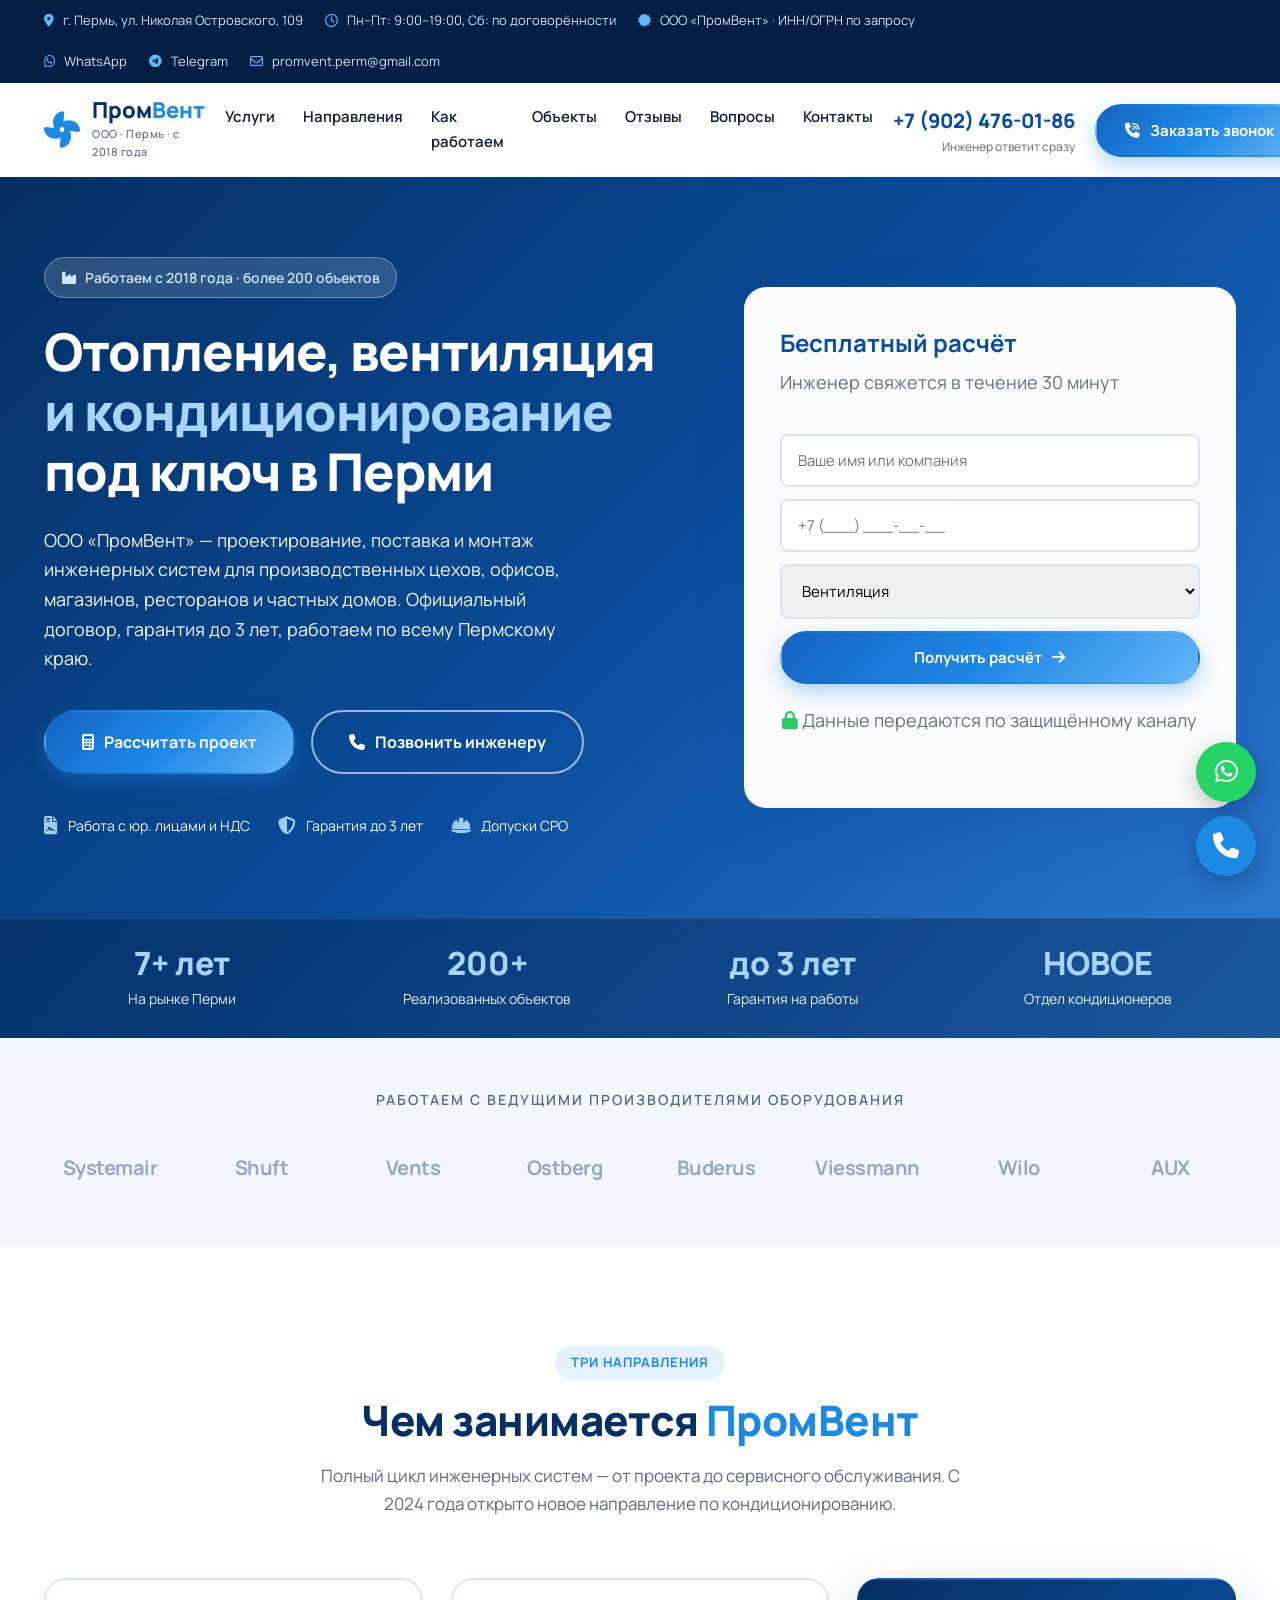
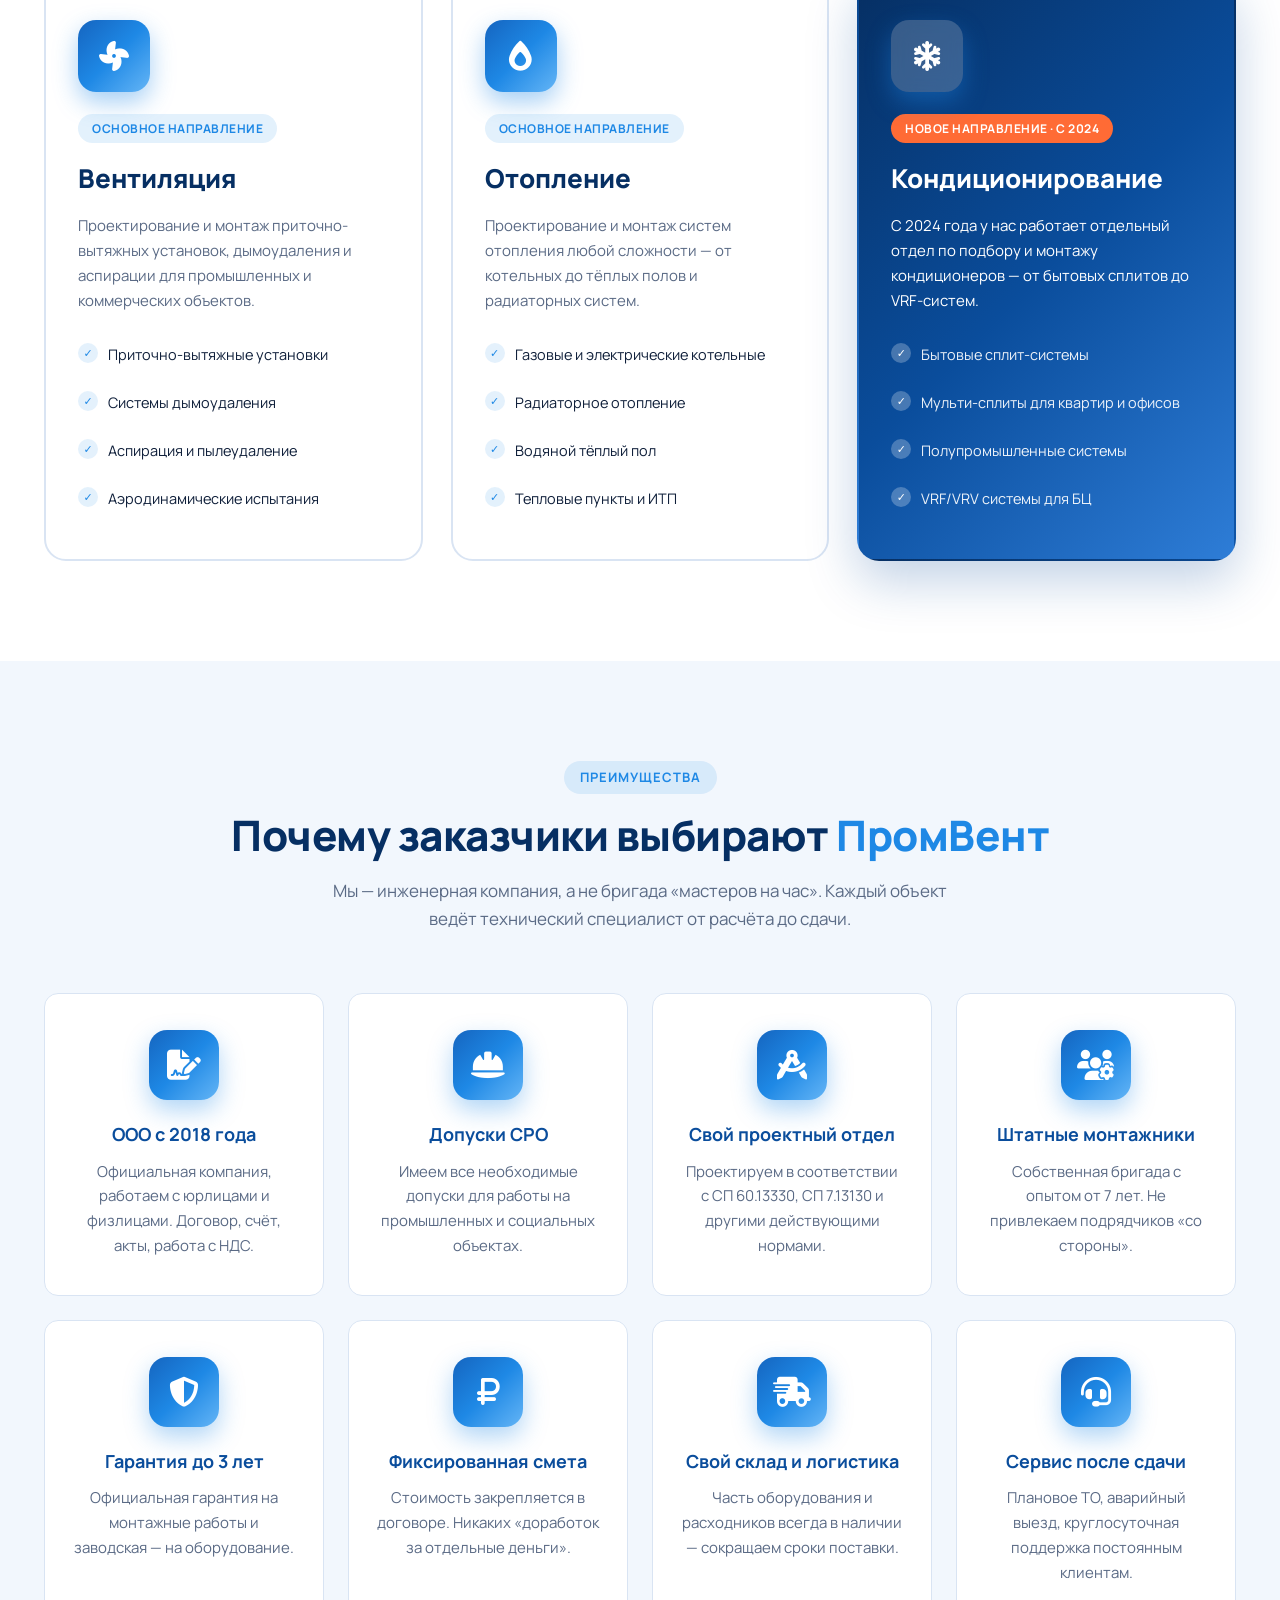
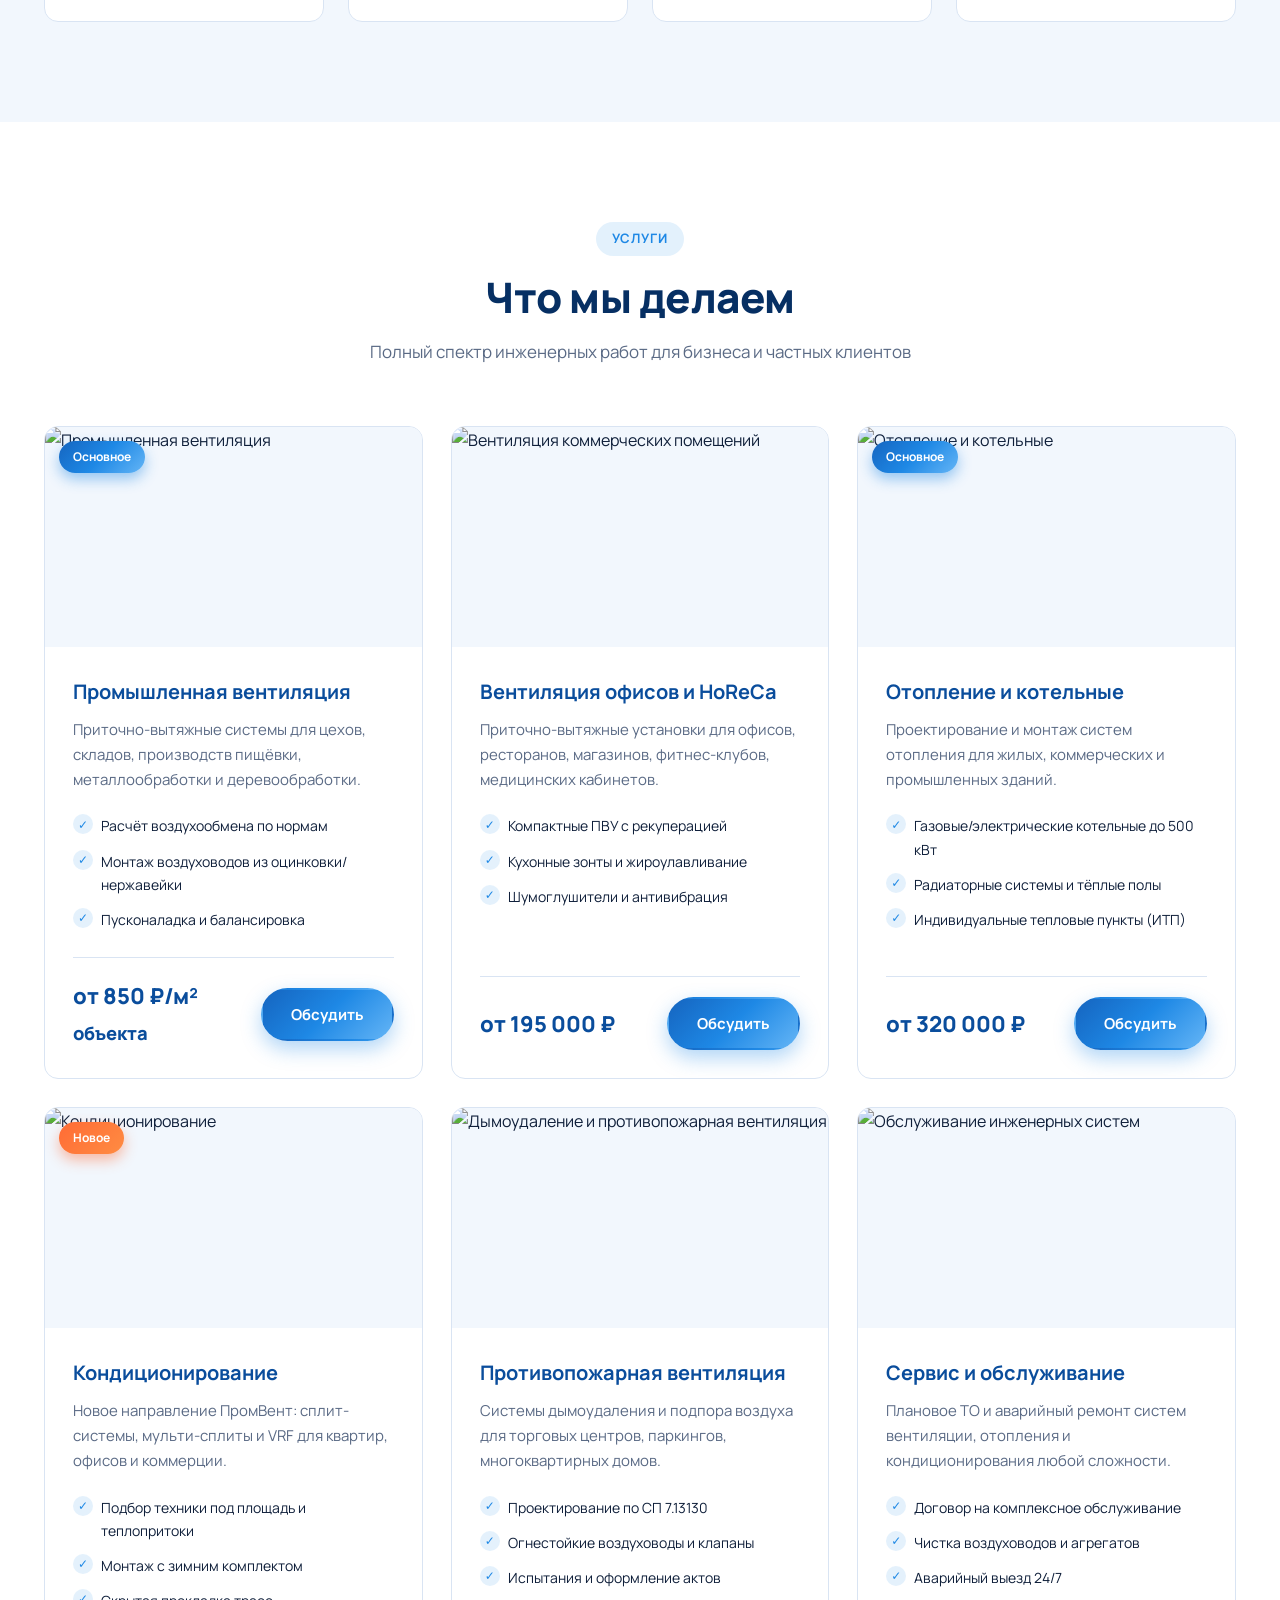
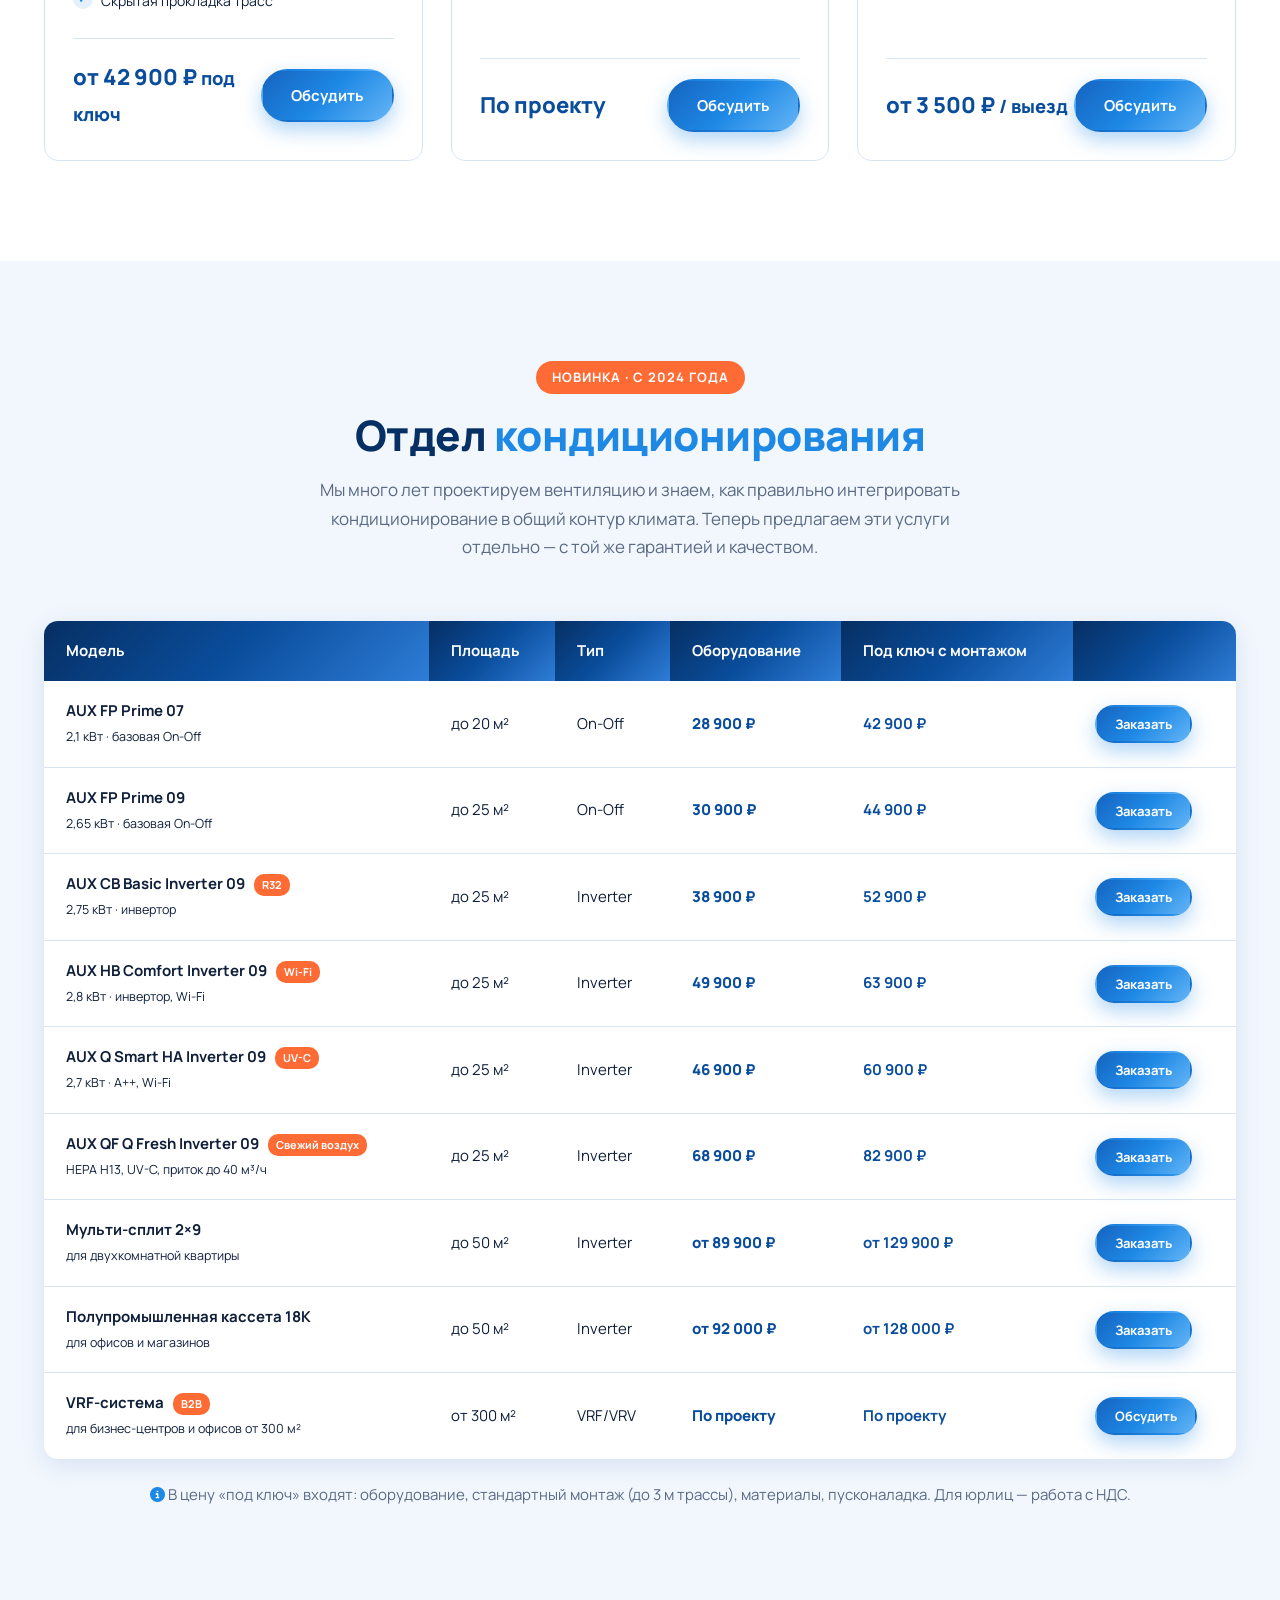
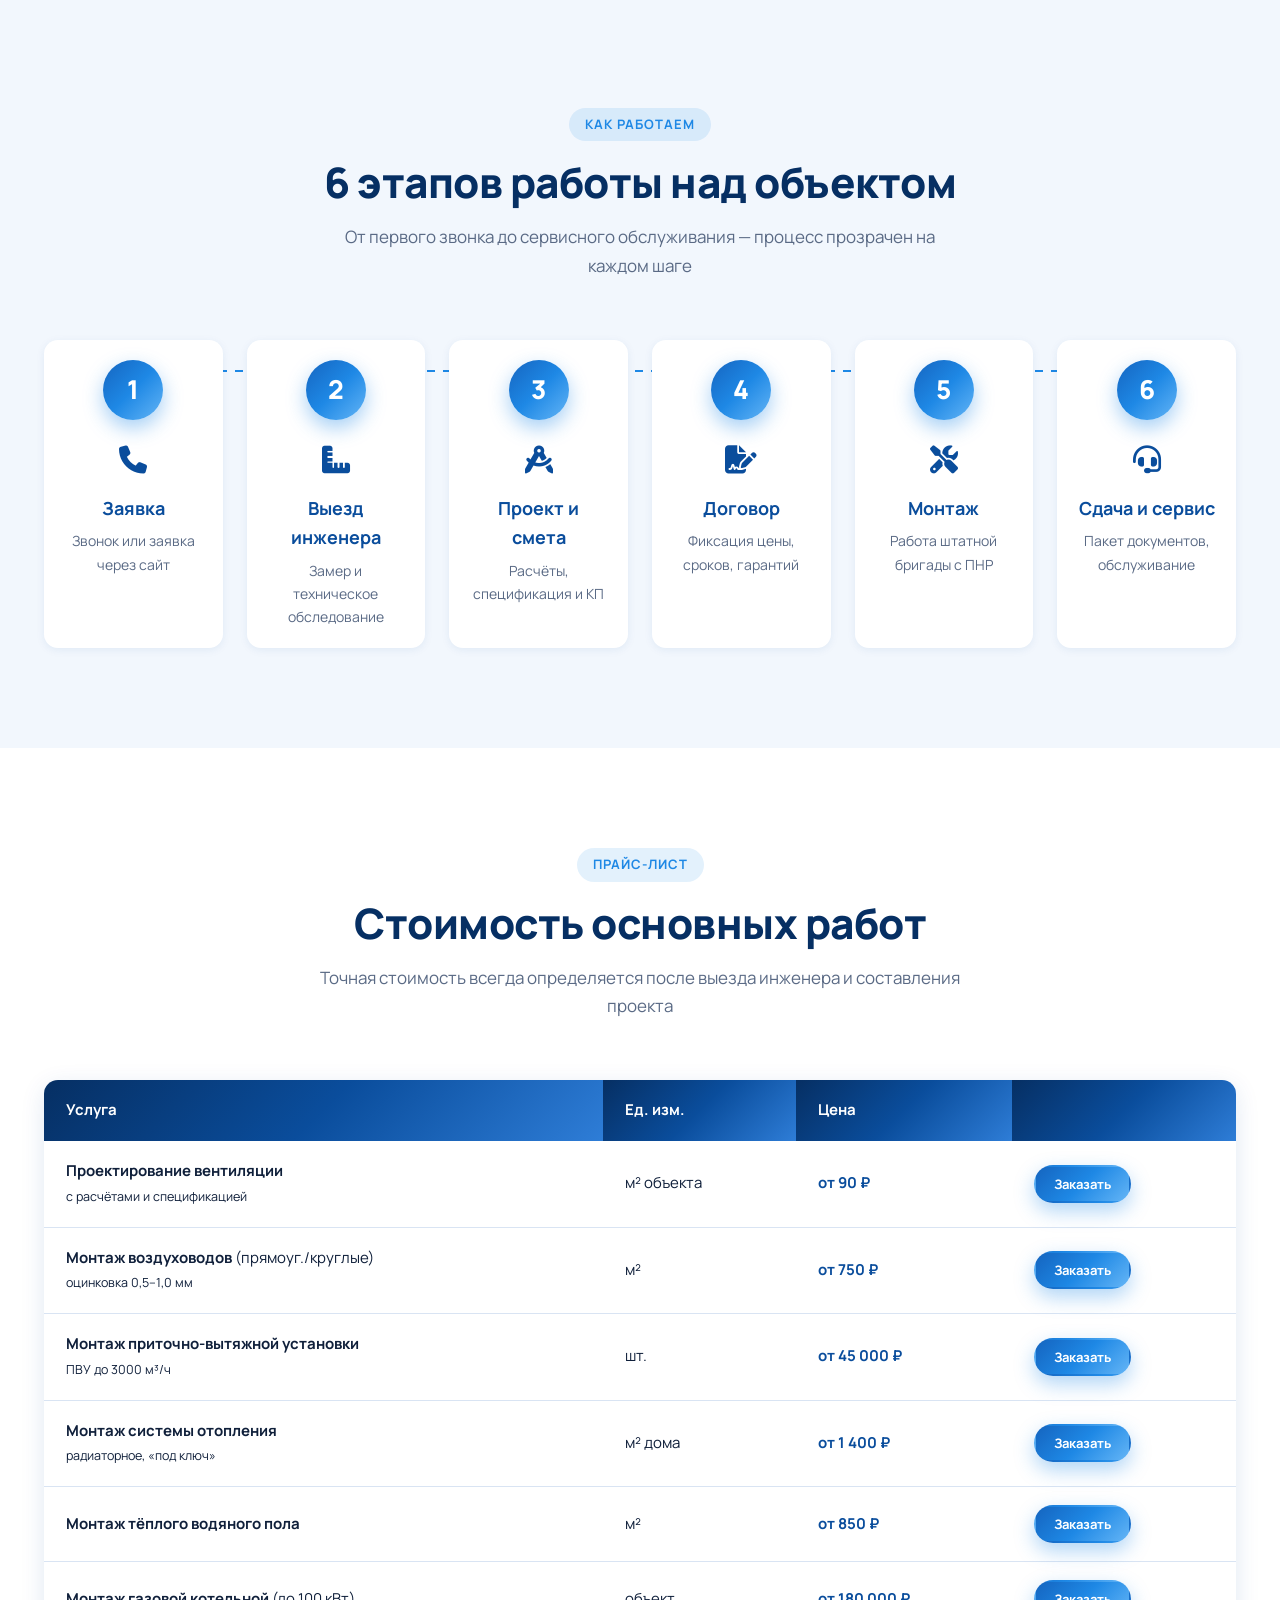
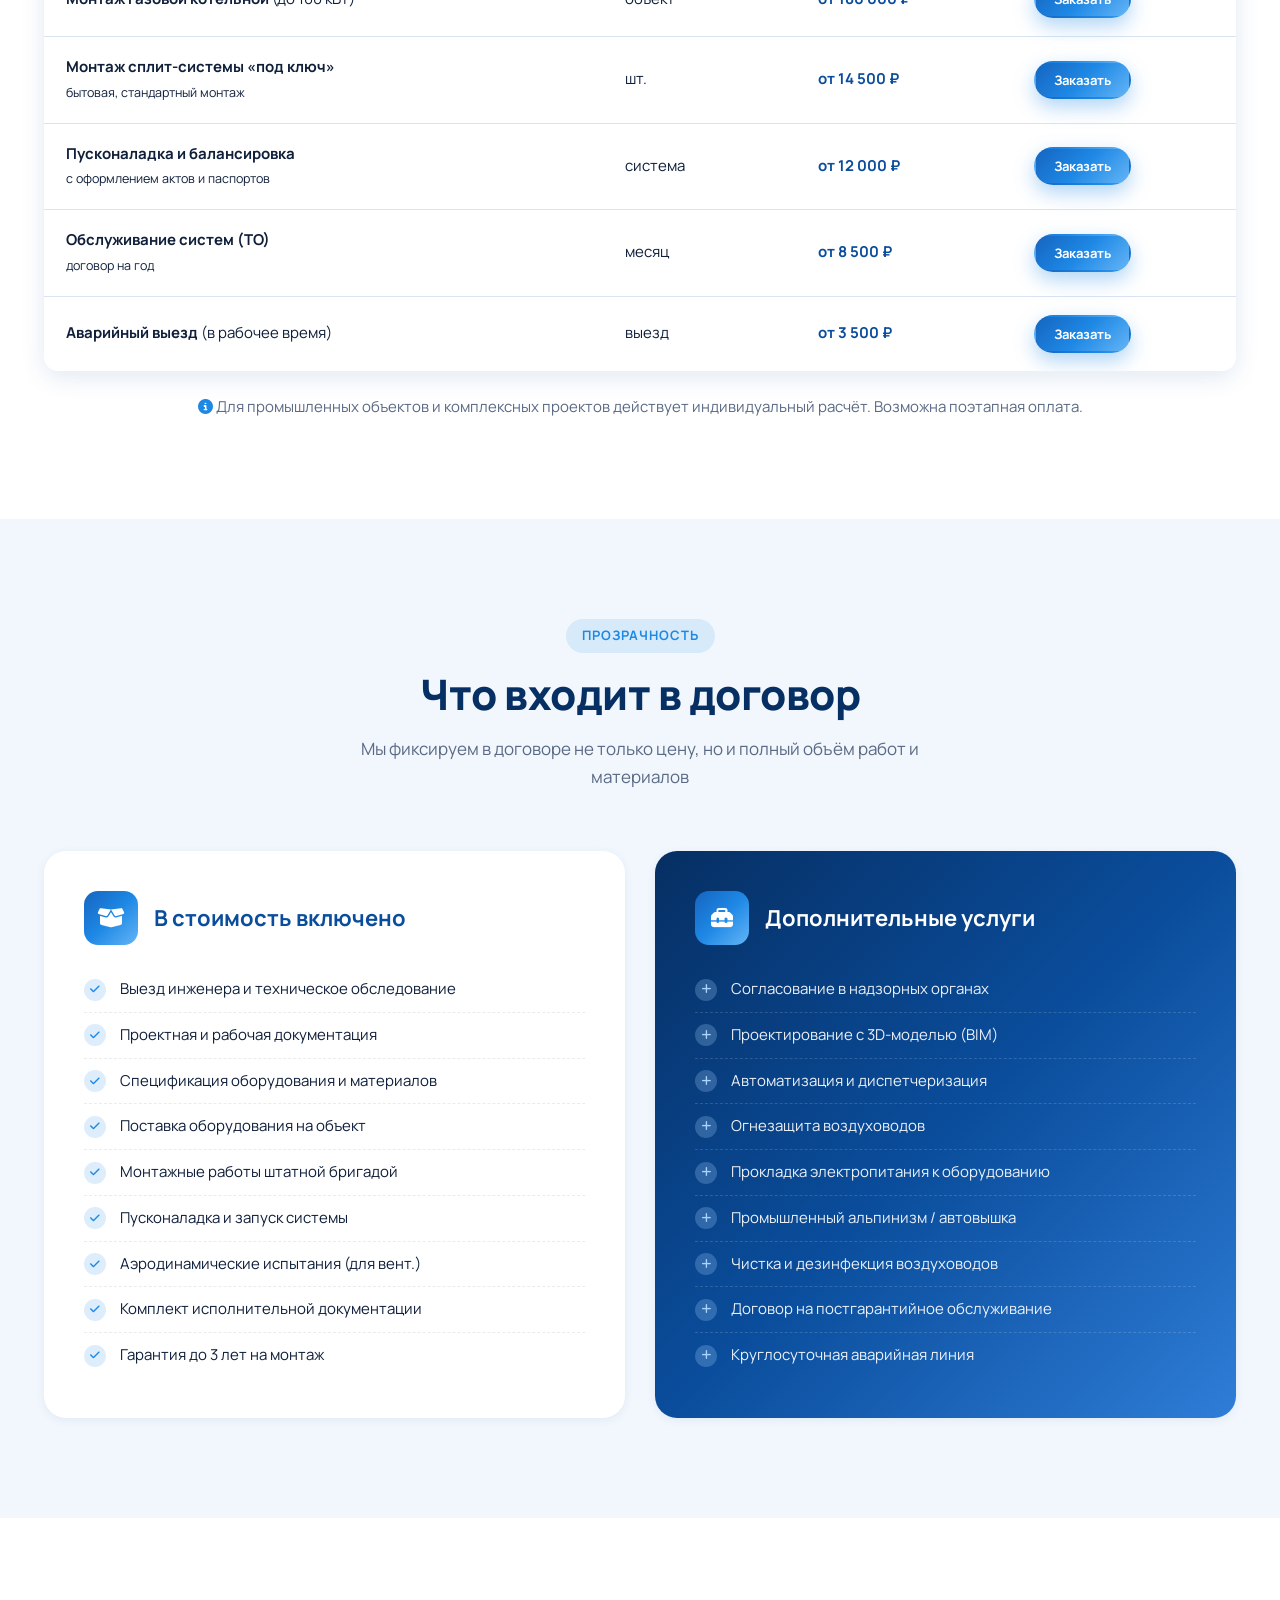
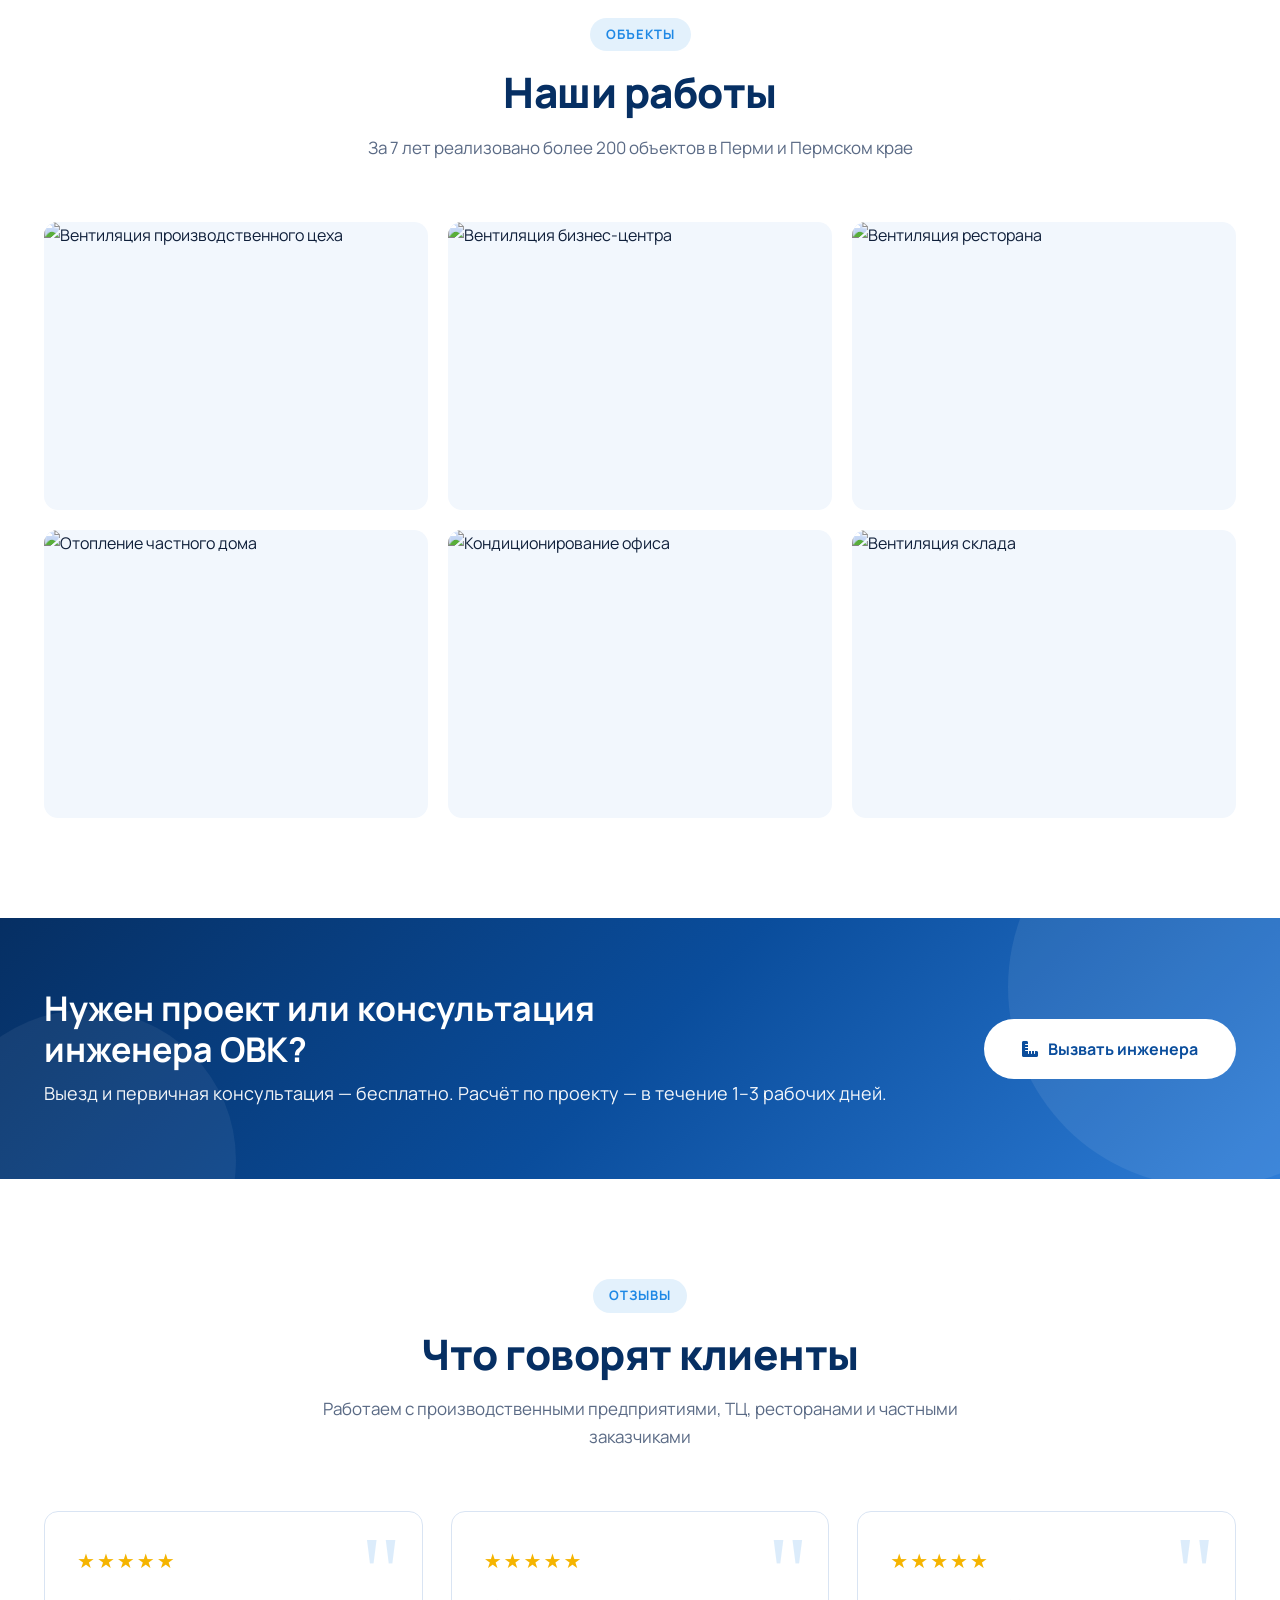
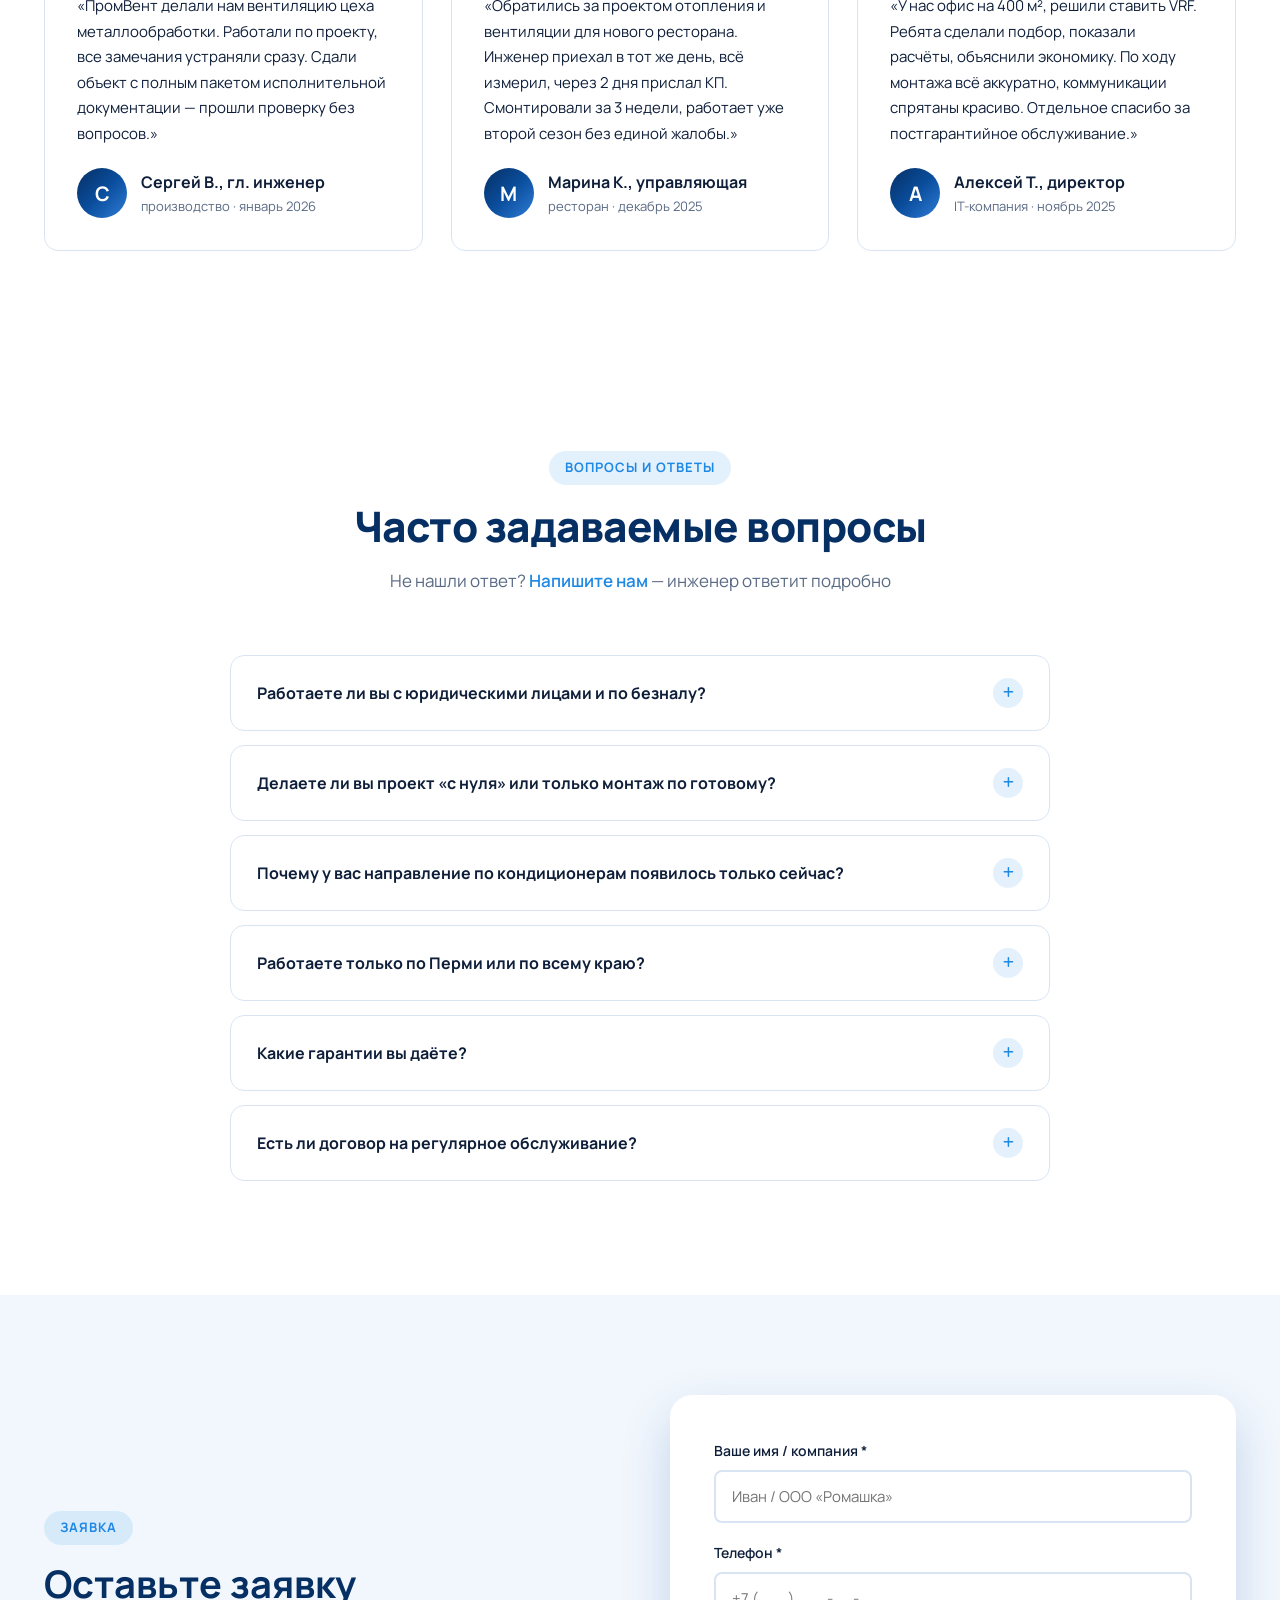
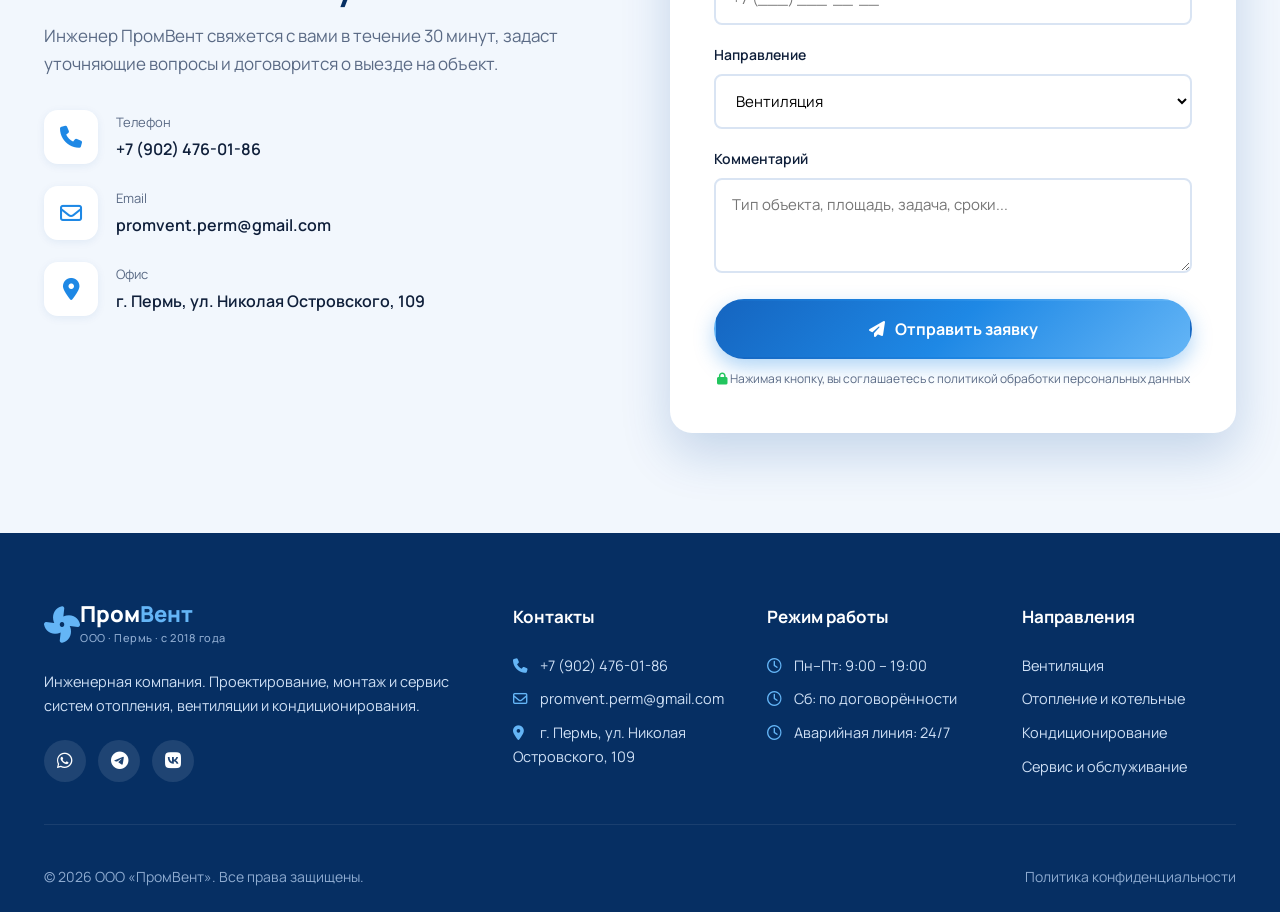
==== commit d593814c: "Update index.html" ====
--- a/index.html
+++ b/index.html
@@ -31,7 +31,7 @@
     <div class="top-bar-right">
       <a href="https://wa.me/79024760186"><i class="fa-brands fa-whatsapp"></i> WhatsApp</a>
       <a href="https://t.me/promvent_perm"><i class="fa-brands fa-telegram"></i> Telegram</a>
-      <a href="mailto:info@promvent-perm.ru"><i class="fa-regular fa-envelope"></i> info@promvent-perm.ru</a>
+      <a href="mailto:promvent.perm@gmail.com"><i class="fa-regular fa-envelope"></i> promvent.perm@gmail.com</a>
     </div>
   </div>
 </div>
@@ -859,7 +859,7 @@
             <i class="fa-regular fa-envelope"></i>
             <div>
               <small>Email</small>
-              <a href="mailto:info@promvent-perm.ru">info@promvent-perm.ru</a>
+              <a href="mailto:promvent.perm@gmail.com">promvent.perm@gmail.com</a>
             </div>
           </div>
           <div class="form-contact-item">
@@ -931,7 +931,7 @@
       <div class="footer-col">
         <h4>Контакты</h4>
         <a href="tel:+79024760186"><i class="fa-solid fa-phone"></i> +7 (902) 476-01-86</a>
-        <a href="mailto:info@promvent-perm.ru"><i class="fa-regular fa-envelope"></i> info@promvent-perm.ru</a>
+        <a href="mailto:promvent.perm@gmail.com"><i class="fa-regular fa-envelope"></i> promvent.perm@gmail.com</a>
         <p><i class="fa-solid fa-location-dot"></i> г. Пермь, ул. Николая Островского, 109</p>
       </div>
       <div class="footer-col">
--- a/css/style.css
+++ b/css/style.css
@@ -690,4 +690,92 @@
   margin-left:6px;
   vertical-align:middle
 }
-
+/* ============== DIRECTIONS (три направления) ============== */
+.directions { padding: 100px 0; background: #fff; }
+.dir-grid {
+  display: grid; grid-template-columns: repeat(3, 1fr); gap: 28px;
+}
+.dir-card {
+  background: #fff; padding: 40px 32px; border-radius: var(--radius-lg);
+  border: 2px solid var(--border); transition: var(--transition);
+  position: relative; overflow: hidden;
+}
+.dir-card:hover {
+  transform: translateY(-8px); box-shadow: var(--shadow-lg);
+  border-color: var(--accent);
+}
+.dir-card.highlight {
+  background: var(--gradient); color: #fff;
+  border-color: transparent;
+  box-shadow: 0 20px 50px rgba(10, 77, 156, 0.25);
+}
+.dir-card.highlight h3,
+.dir-card.highlight p { color: #fff; }
+.dir-card.highlight ul li { color: rgba(255,255,255,0.92); }
+.dir-card.highlight ul li::before {
+  background: rgba(255,255,255,0.25); color: #fff;
+}
+.dir-icon {
+  width: 72px; height: 72px; border-radius: 18px;
+  background: var(--gradient-accent); color: #fff;
+  display: flex; align-items: center; justify-content: center;
+  font-size: 30px; margin-bottom: 22px;
+  box-shadow: 0 10px 24px rgba(30,136,229,0.4);
+}
+.dir-card.highlight .dir-icon {
+  background: rgba(255,255,255,0.2); backdrop-filter: blur(10px);
+}
+.dir-tag {
+  display: inline-block; background: rgba(30,136,229,0.12);
+  color: var(--accent); padding: 5px 14px; border-radius: 50px;
+  font-size: 12px; font-weight: 700; text-transform: uppercase;
+  letter-spacing: 0.5px; margin-bottom: 14px;
+}
+.dir-tag.new {
+  background: #ff6b35; color: #fff;
+}
+.dir-card.highlight .dir-tag.new {
+  background: #ff6b35; color: #fff;
+}
+.dir-card h3 {
+  color: var(--primary-dark); font-size: 26px; margin-bottom: 14px;
+  font-weight: 800;
+}
+.dir-card > p {
+  color: var(--text-light); font-size: 15px; margin-bottom: 22px;
+}
+.dir-card ul { display: flex; flex-direction: column; gap: 8px; }
+.dir-card ul li {
+  padding: 8px 0 8px 30px; position: relative;
+  font-size: 14.5px; color: var(--text);
+}
+.dir-card ul li::before {
+  content: "✓"; position: absolute; left: 0; top: 8px;
+  width: 20px; height: 20px; border-radius: 50%;
+  background: rgba(30,136,229,0.12); color: var(--accent);
+  display: flex; align-items: center; justify-content: center;
+  font-size: 11px; font-weight: 800;
+}
+
+/* ============== NEW TAG (для секций) ============== */
+.new-tag {
+  background: #ff6b35 !important;
+  color: #fff !important;
+}
+
+/* Секция кондиционеров */
+.ac-highlight { background: var(--bg-soft); }
+
+/* Сервисный тег "Новое" */
+.service-tag.new {
+  background: linear-gradient(135deg, #ff6b35 0%, #ff8c42 100%);
+  box-shadow: 0 6px 14px rgba(255, 107, 53, 0.45);
+}
+
+/* Steps: вариант на 6 шагов */
+.steps-6 {
+  grid-template-columns: repeat(6, 1fr) !important;
+}
+.steps-6::before {
+  left: 8% !important; right: 8% !important;
+}
--- a/css/responsive.css
+++ b/css/responsive.css
@@ -84,3 +84,18 @@
   .logo-icon { font-size: 28px; }
   .logo-sub { display: none; }
 }
+
+/* ============== DIRECTIONS + STEPS-6 адаптив ============== */
+@media (max-width: 1024px) {
+  .dir-grid { grid-template-columns: 1fr; max-width: 600px; margin: 0 auto; }
+  .steps-6 { grid-template-columns: repeat(3, 1fr) !important; }
+  .steps-6::before { display: none; }
+}
+@media (max-width: 768px) {
+  .steps-6 { grid-template-columns: repeat(2, 1fr) !important; }
+  .dir-card { padding: 32px 24px; }
+  .dir-card h3 { font-size: 22px; }
+}
+@media (max-width: 480px) {
+  .steps-6 { grid-template-columns: 1fr !important; }
+}
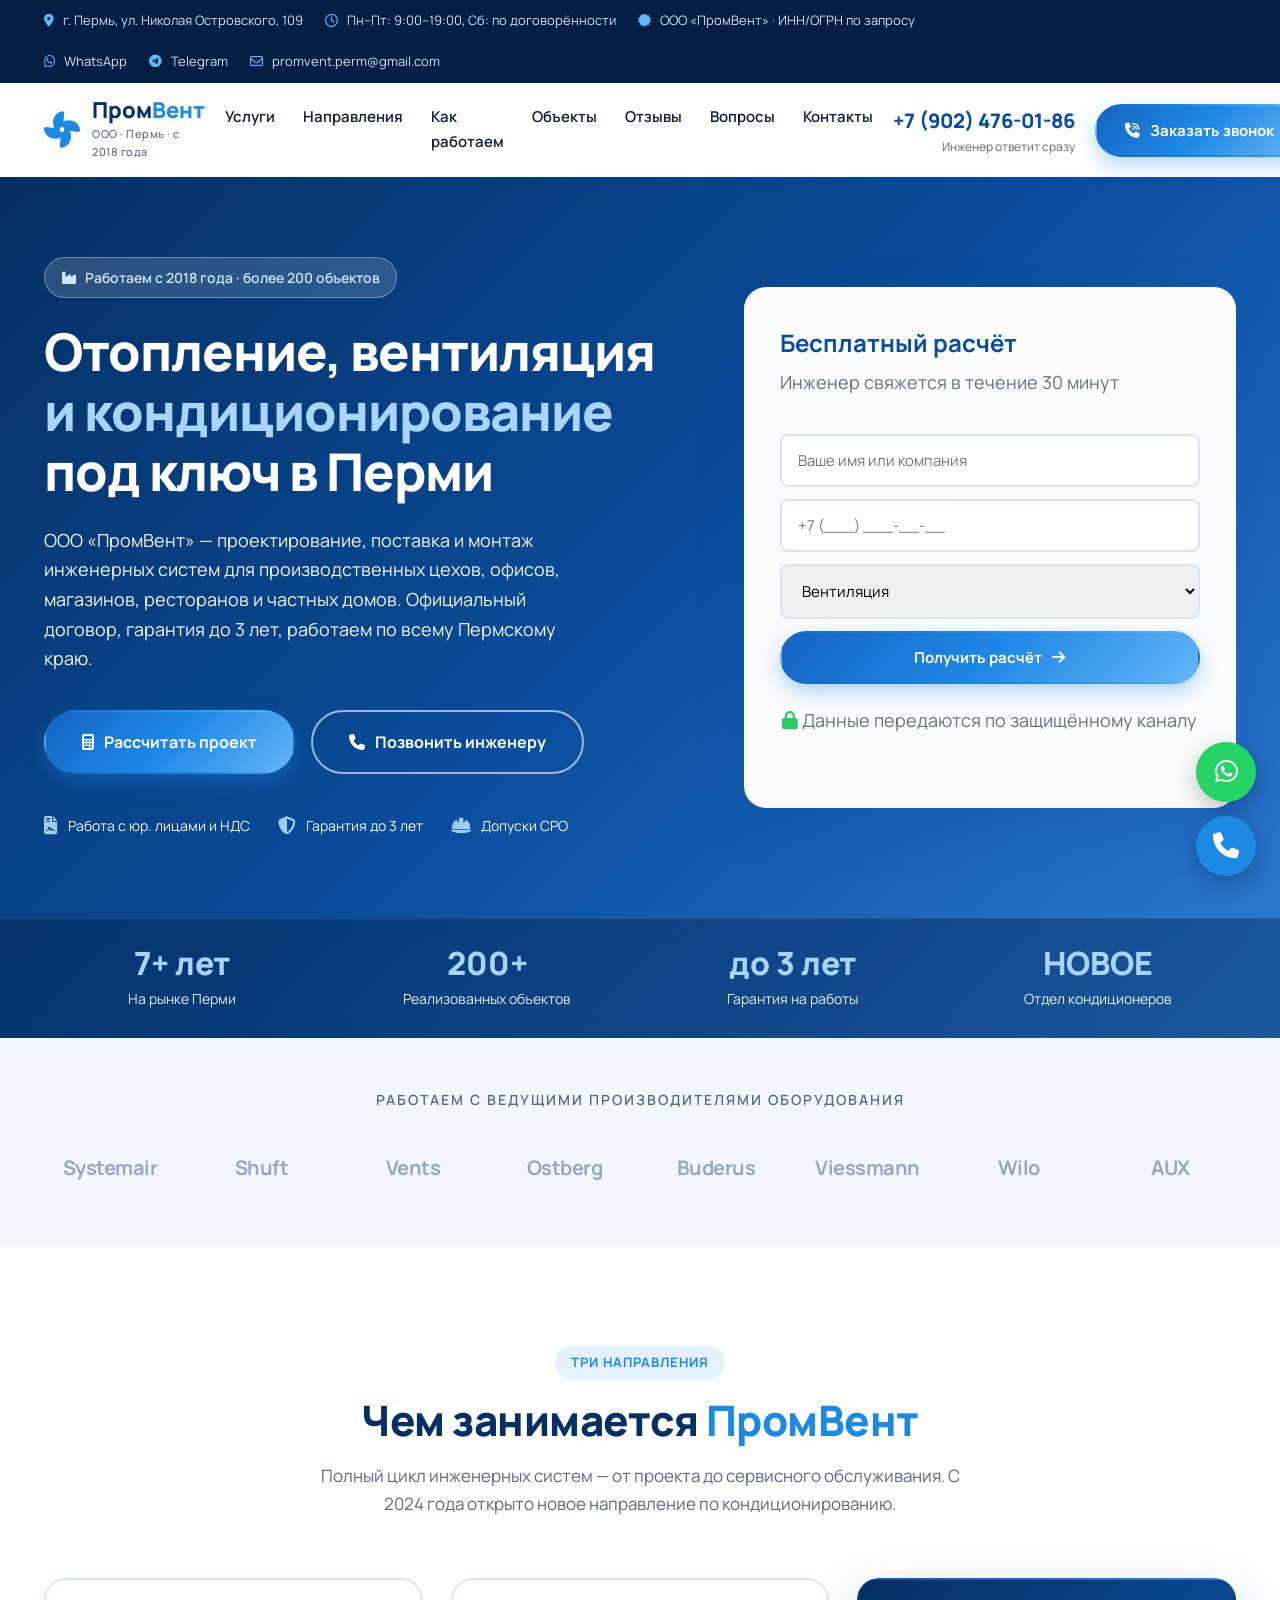
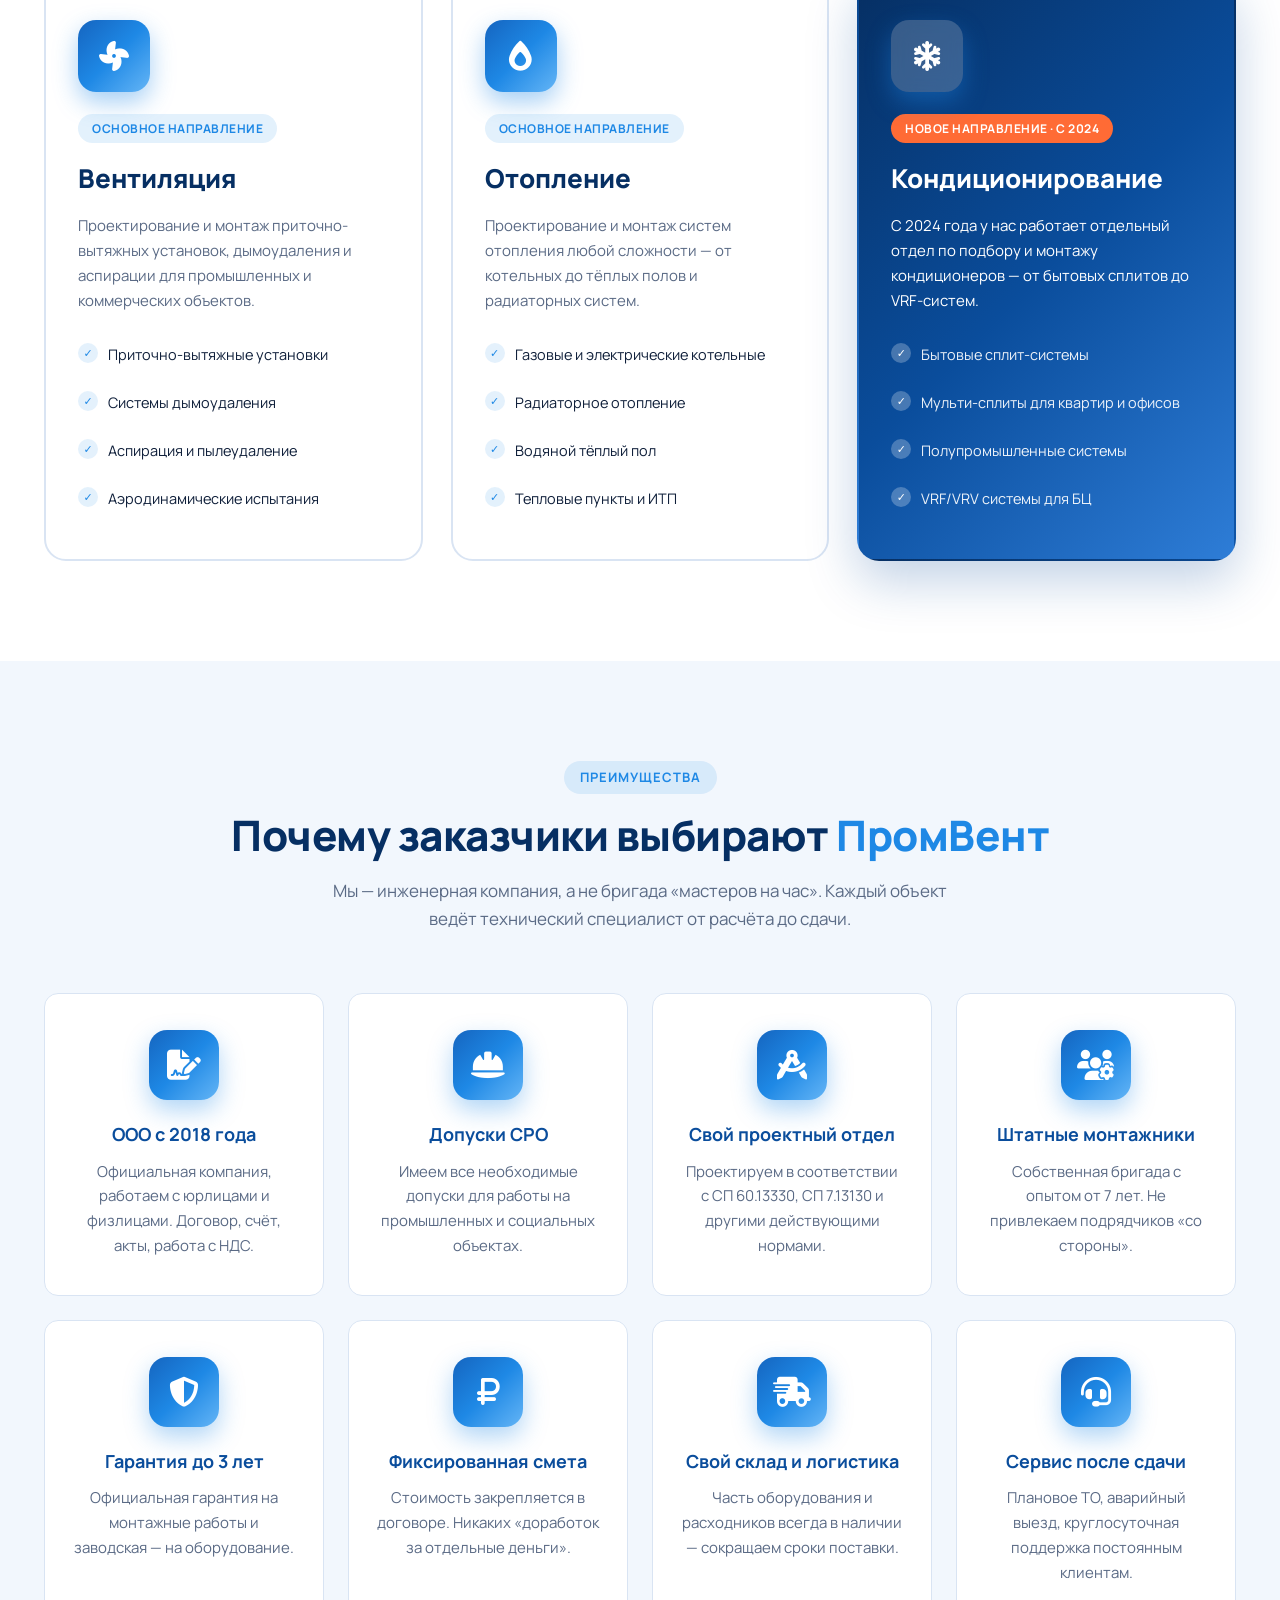
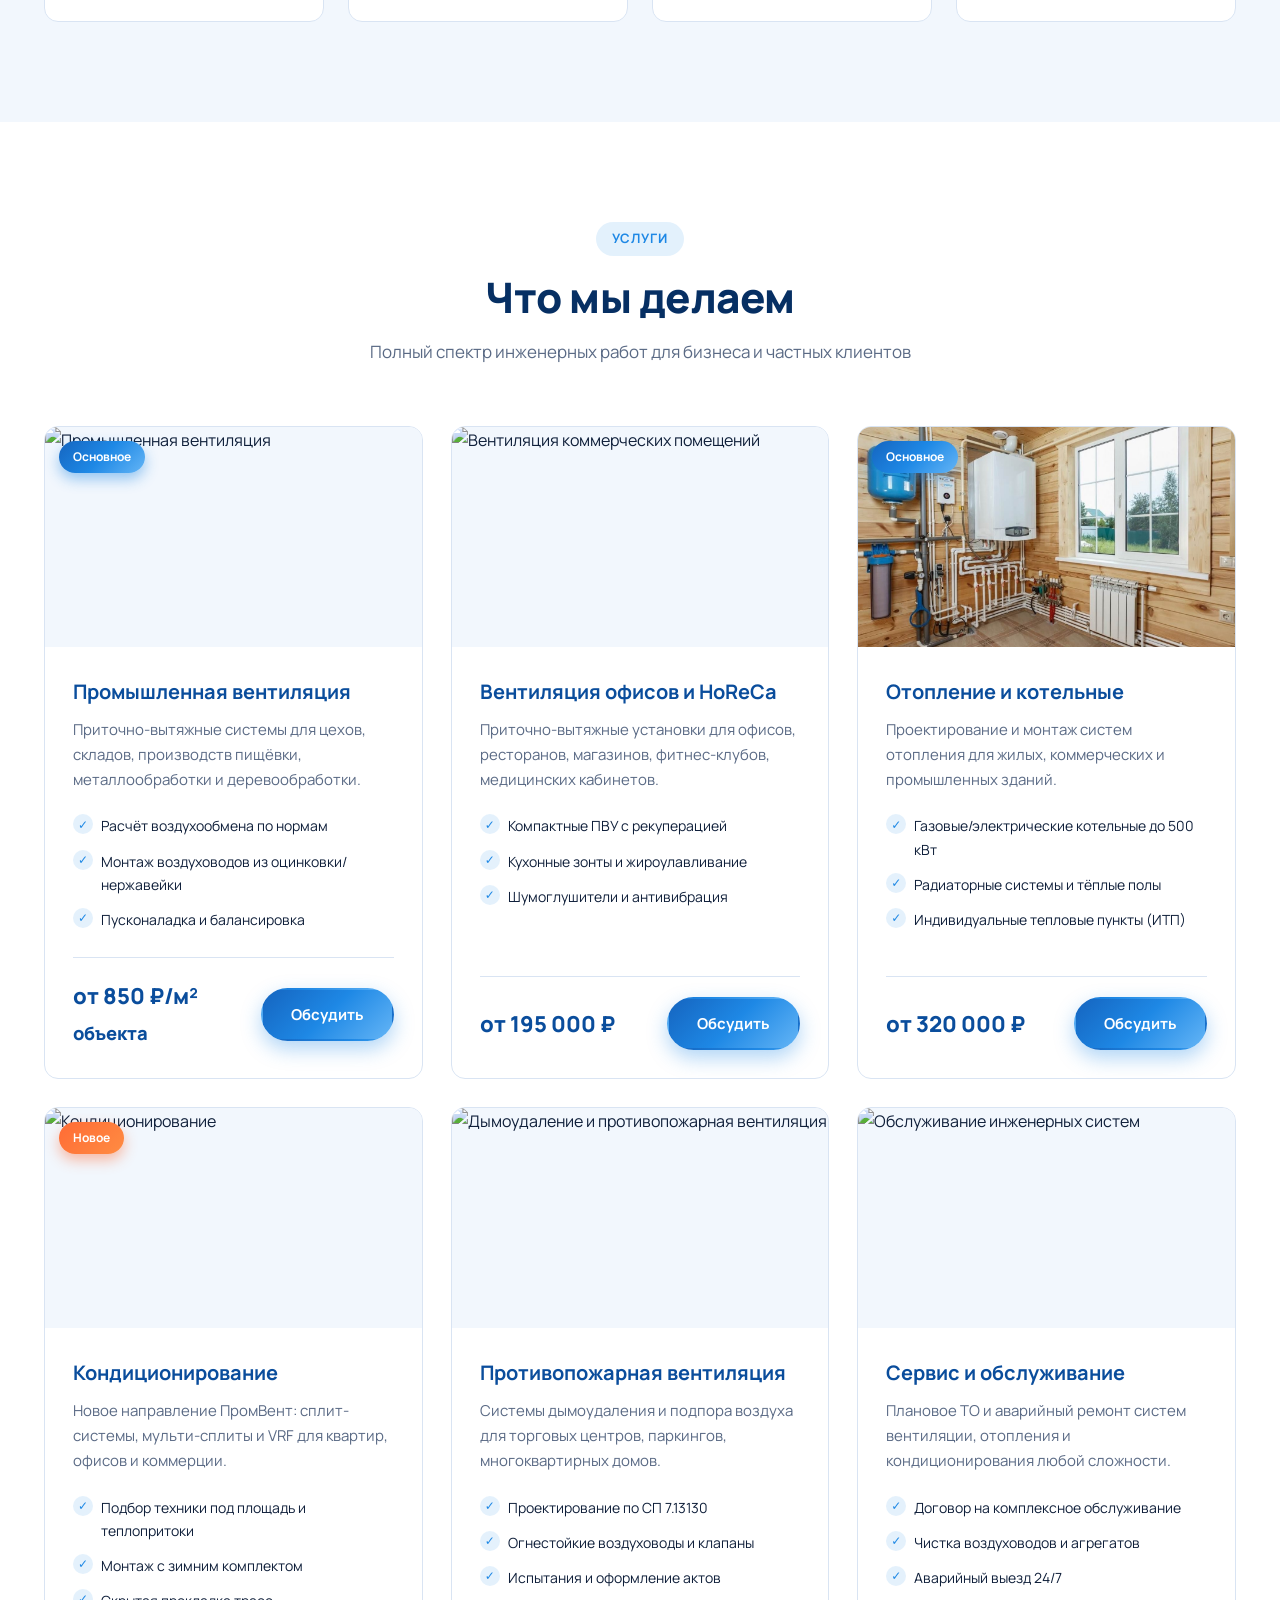
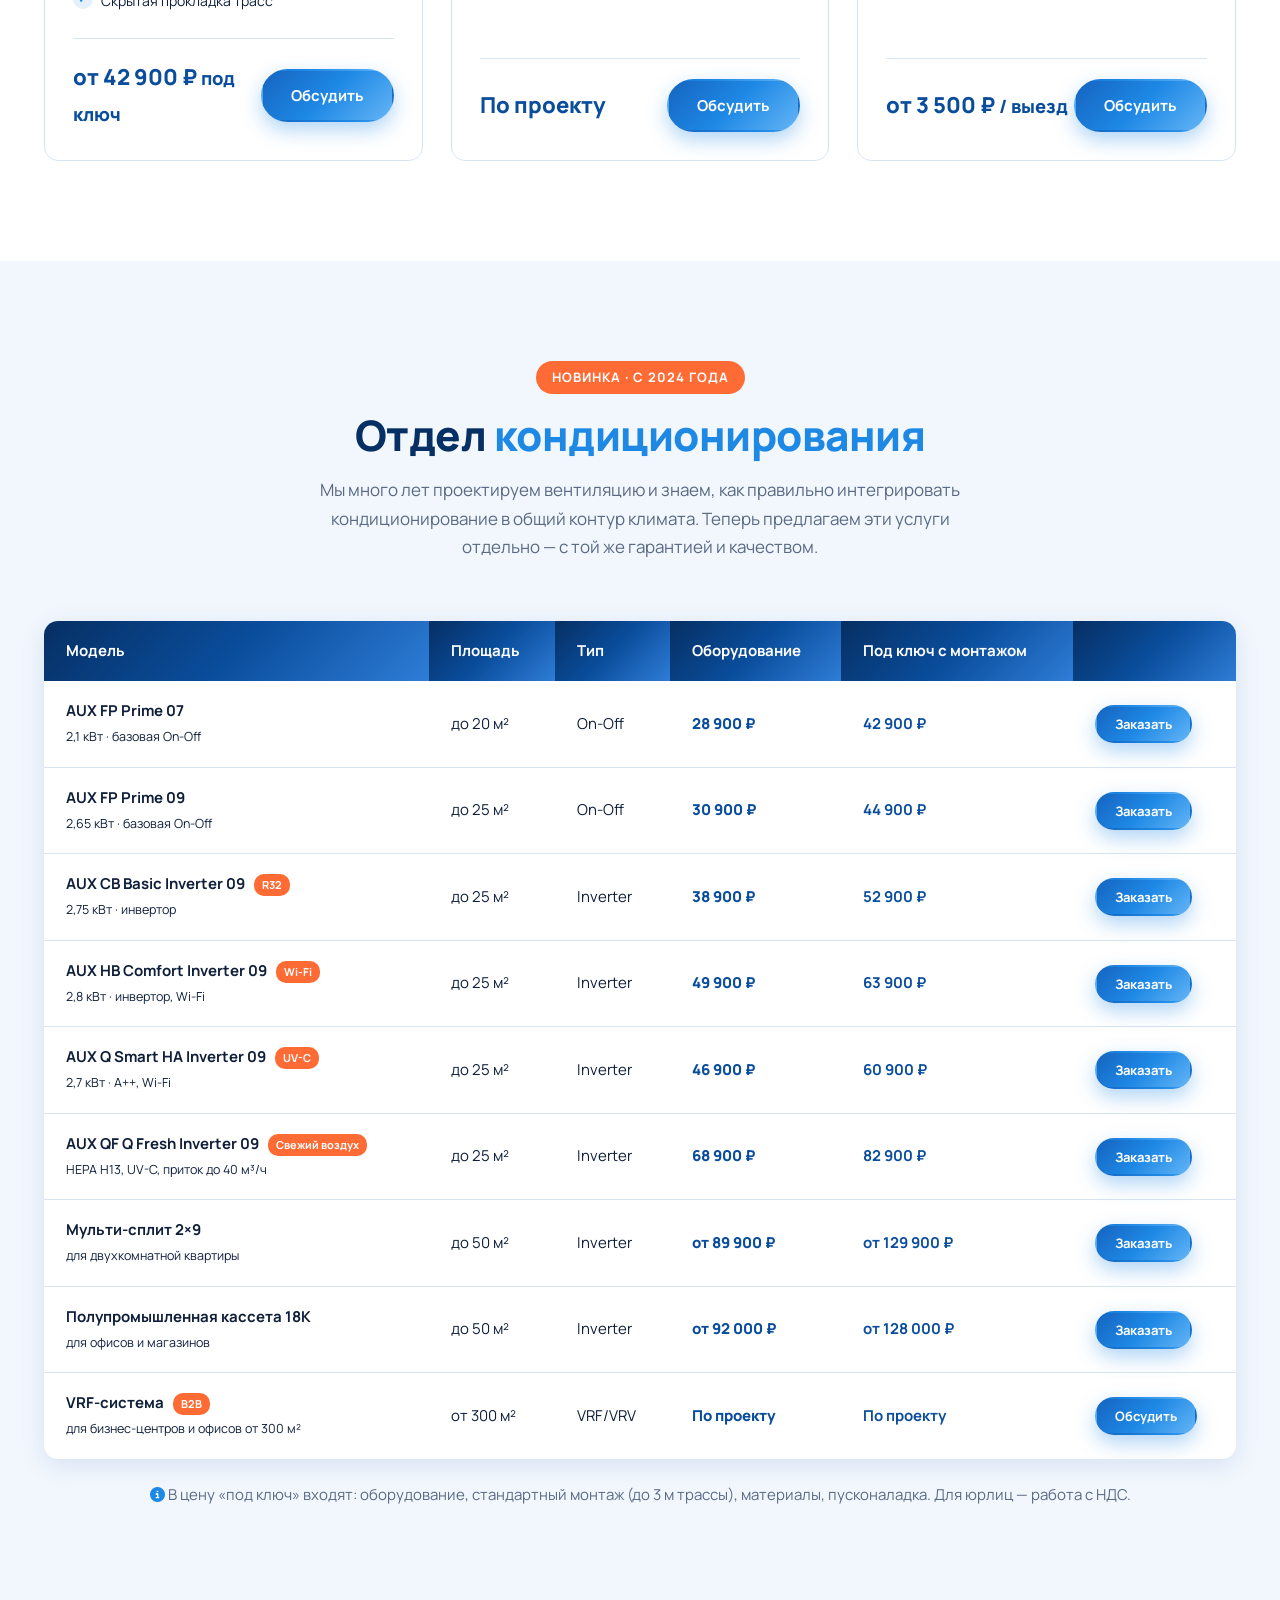
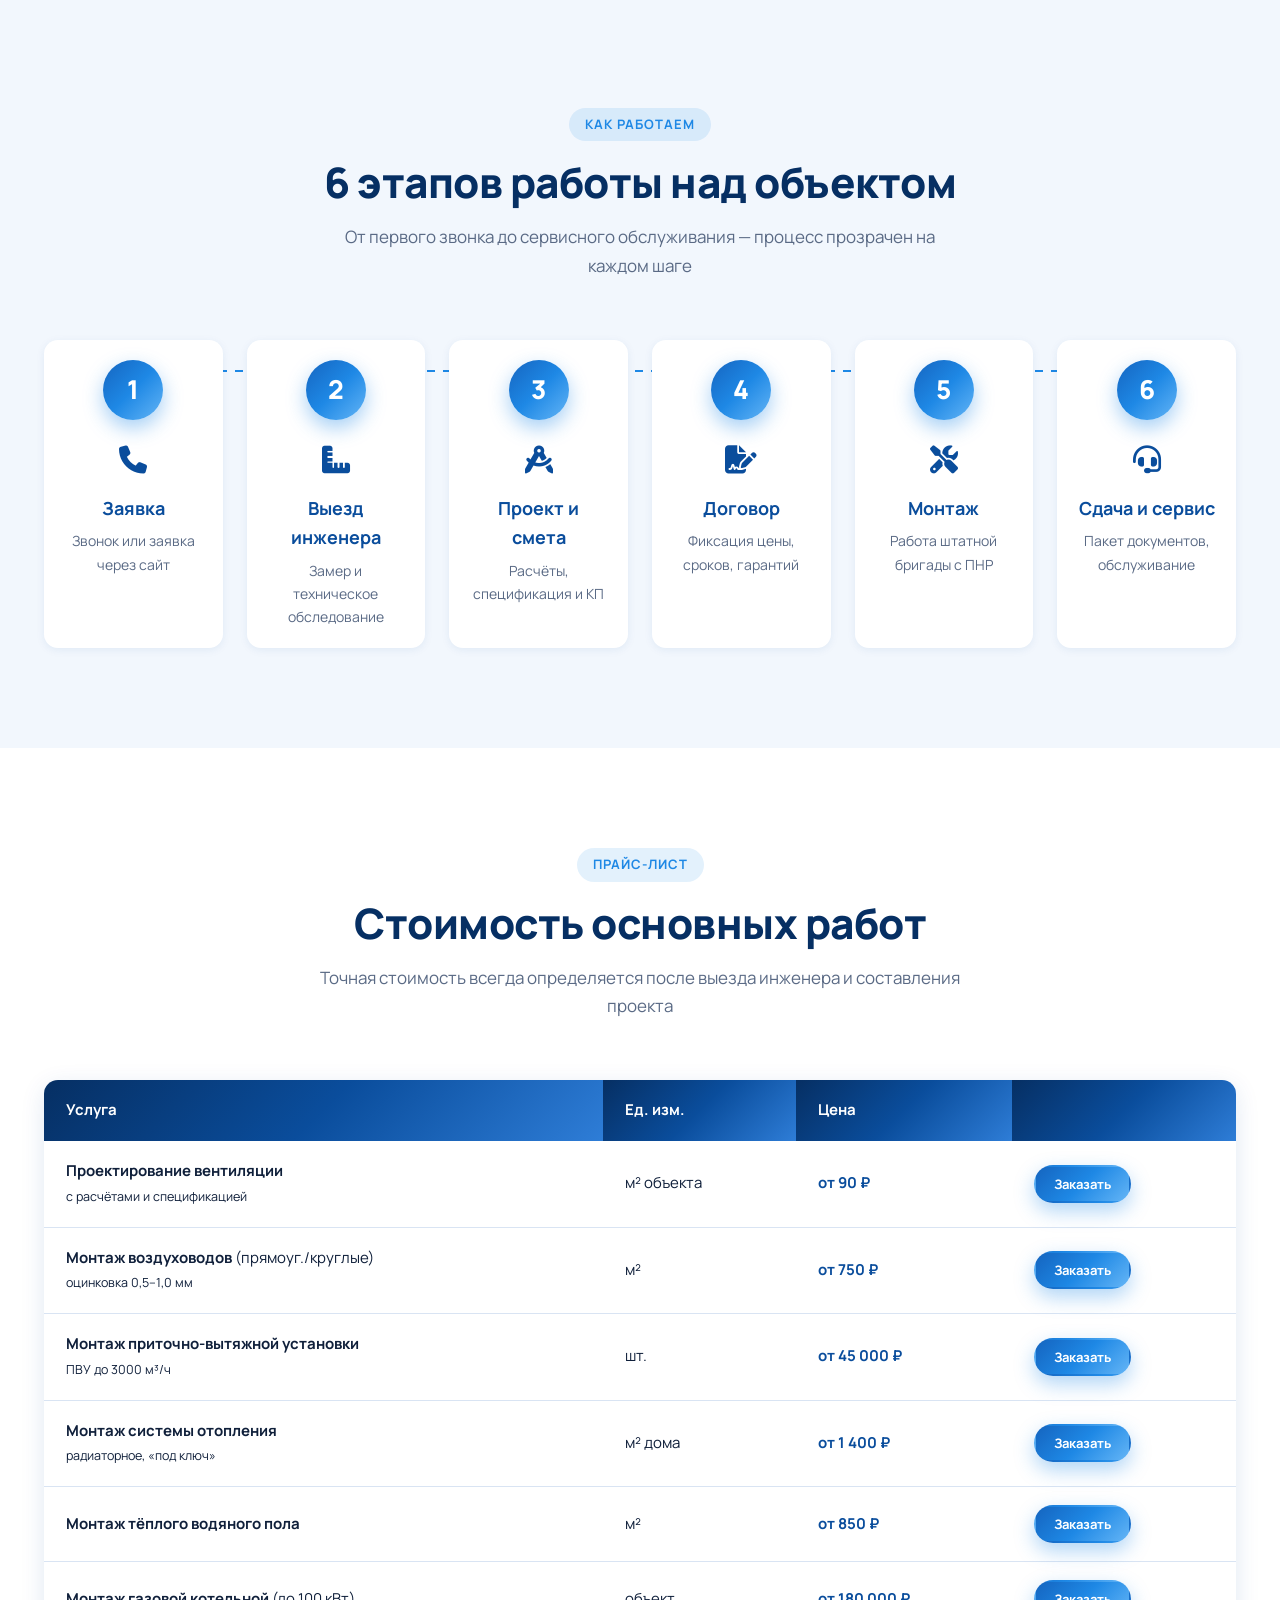
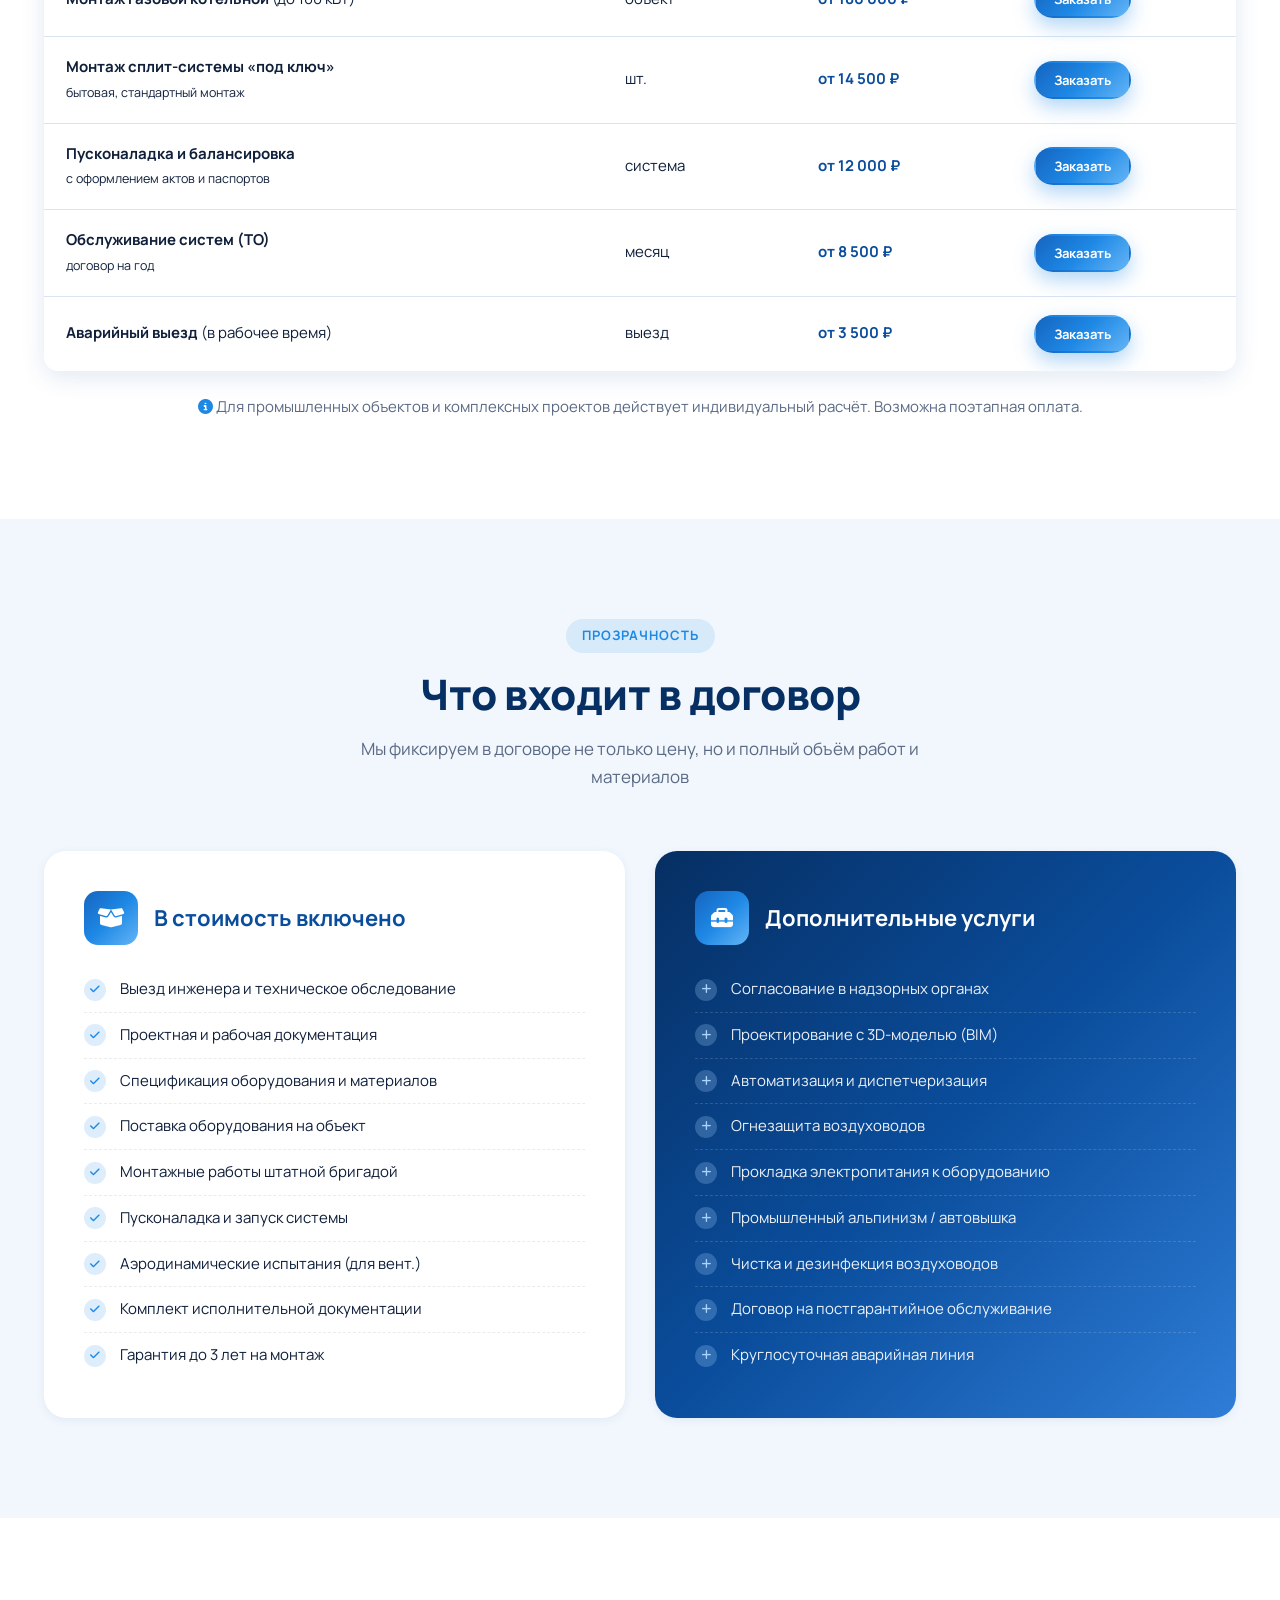
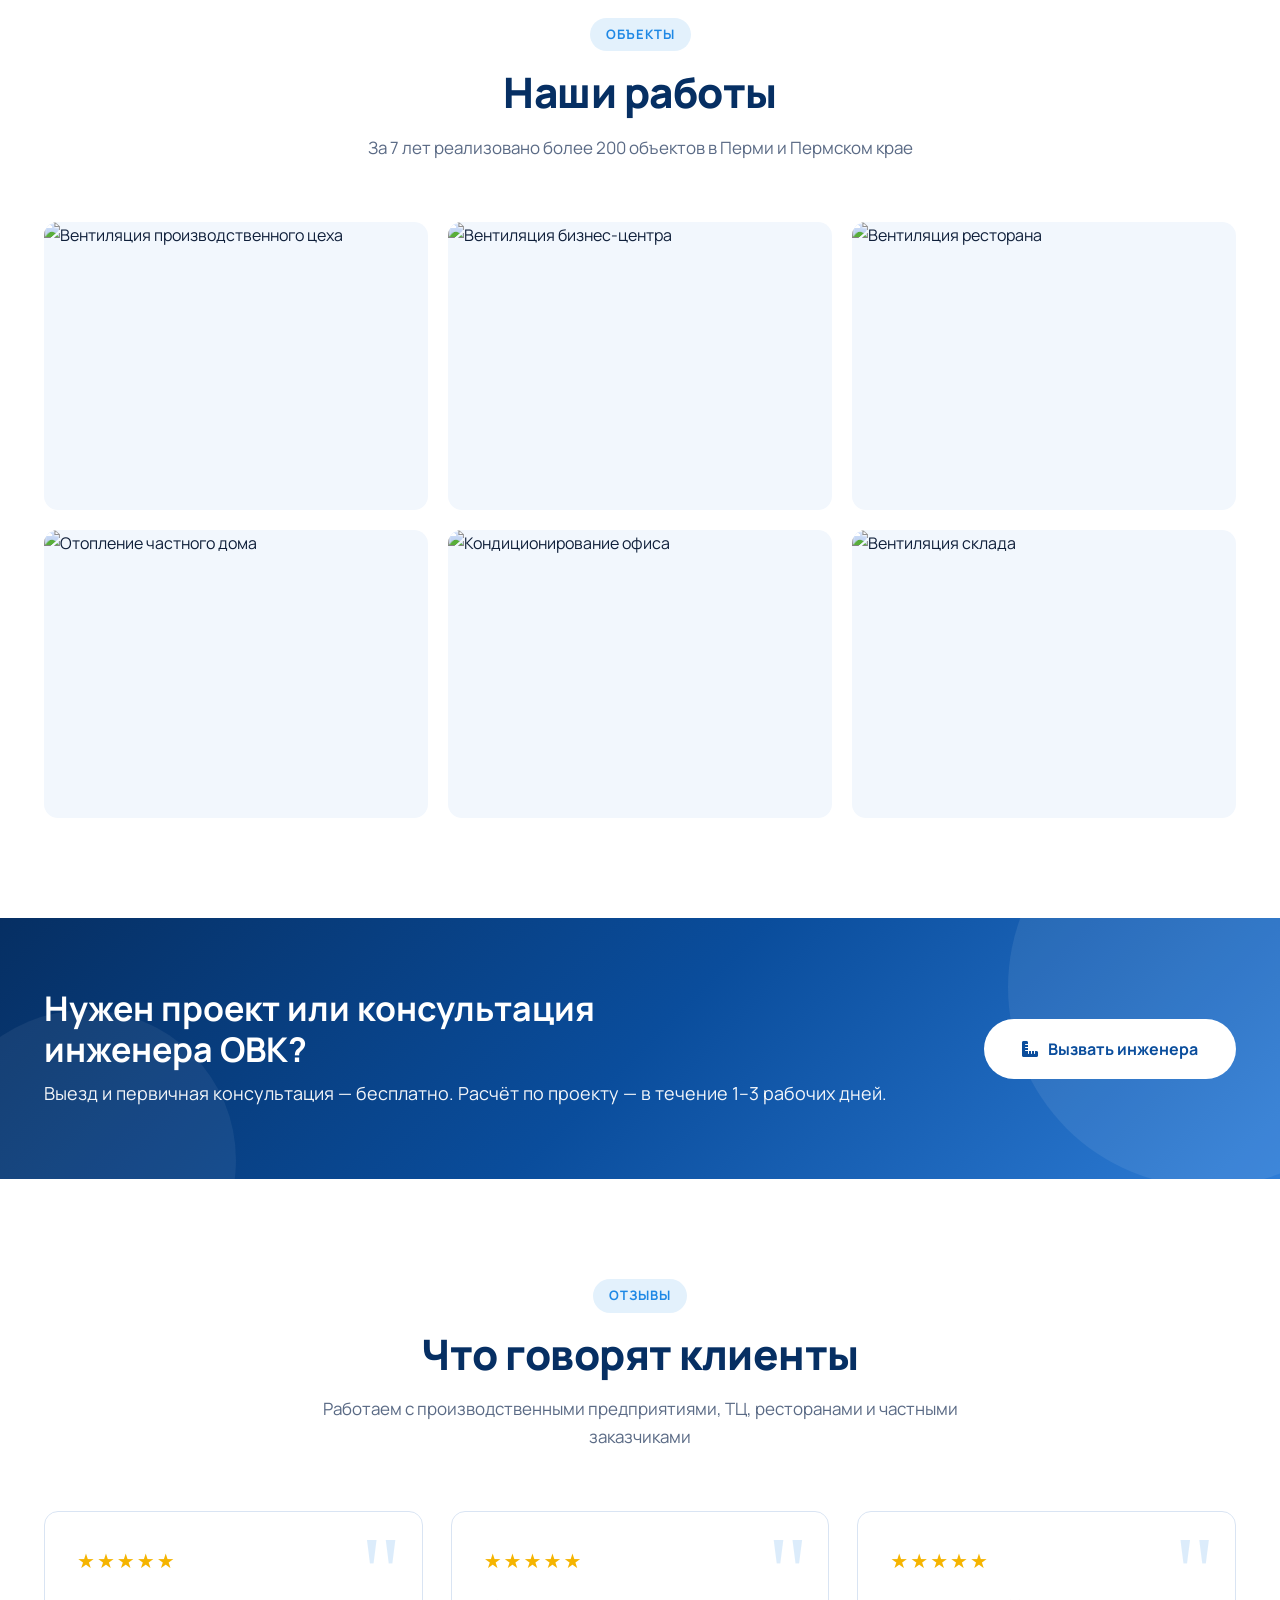
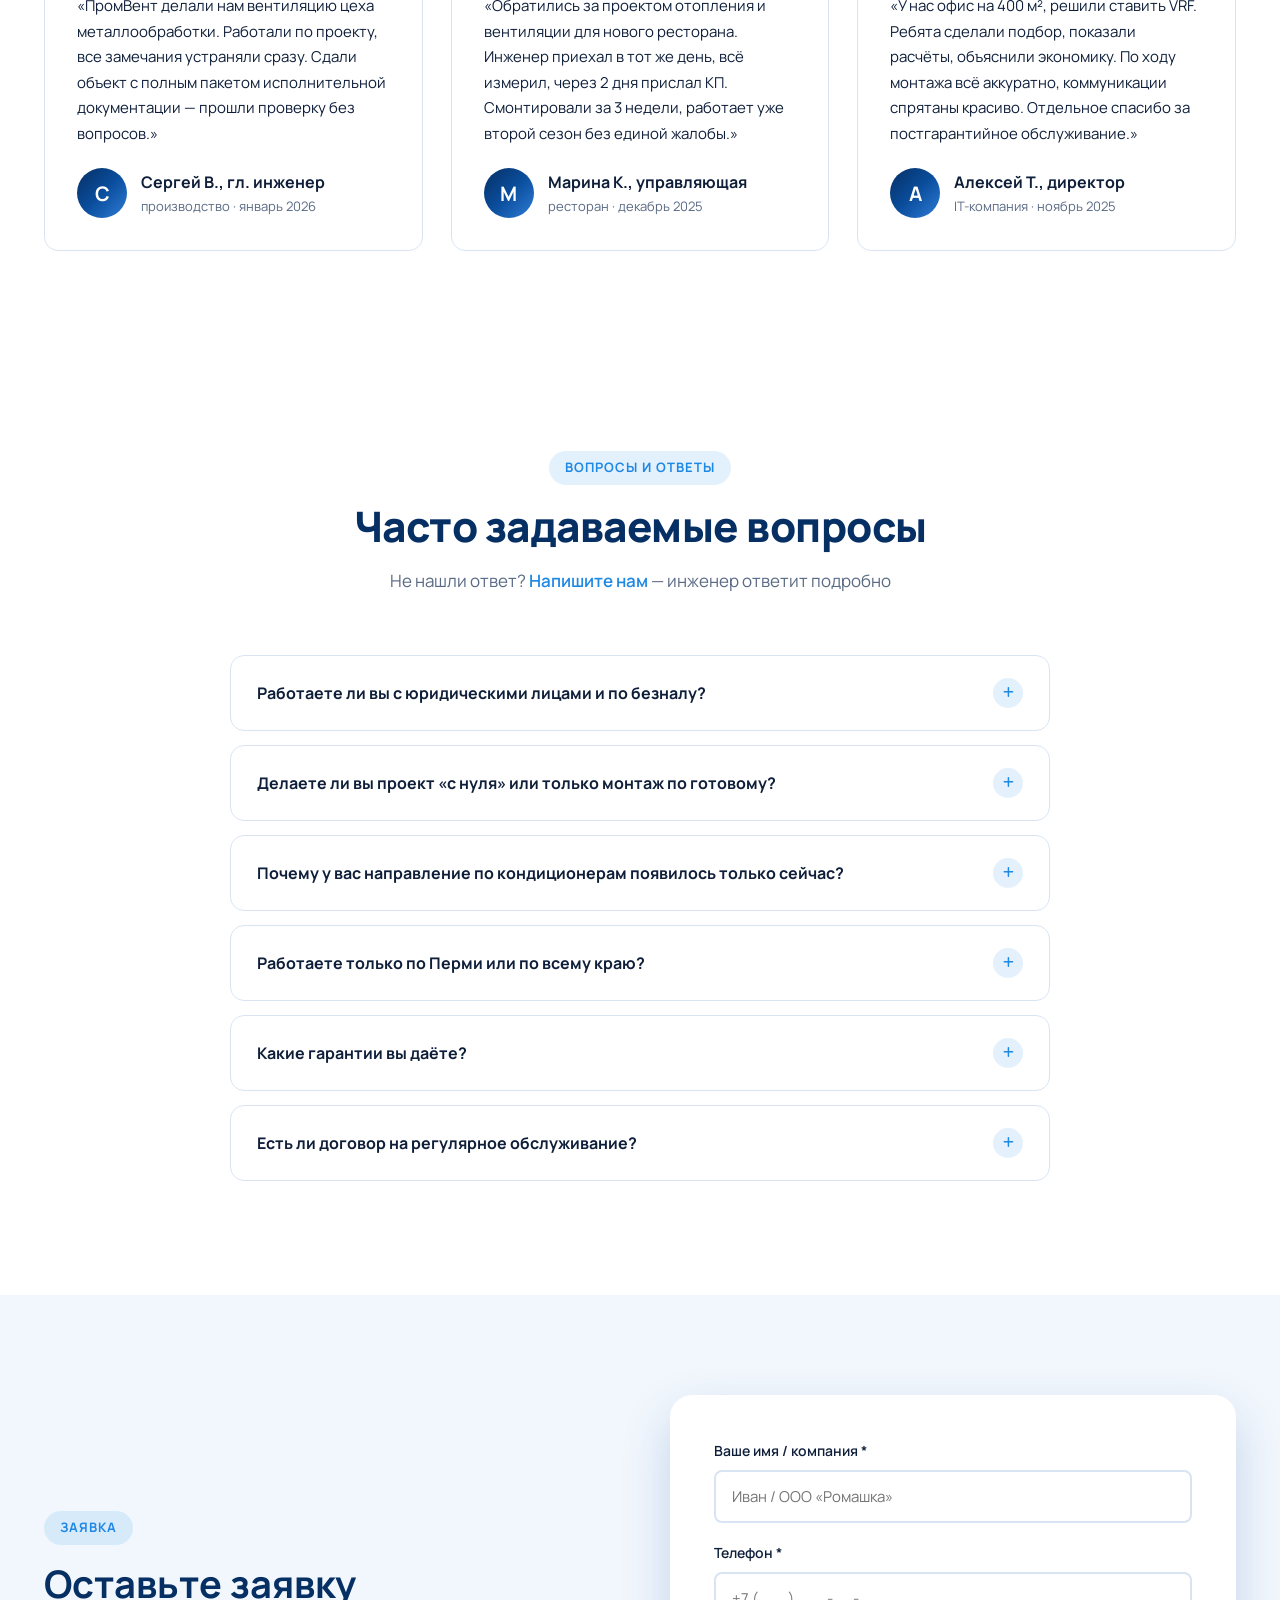
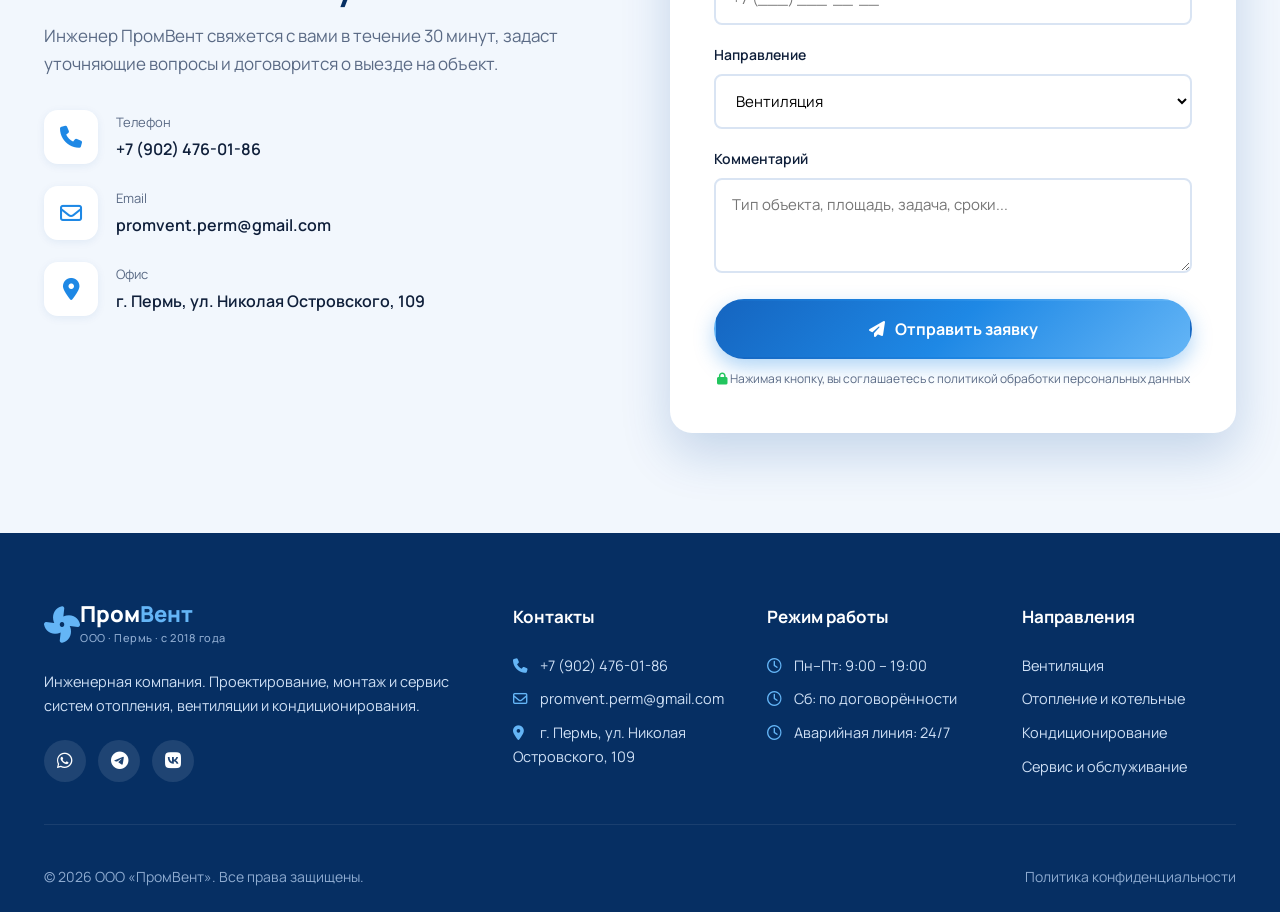
==== commit 685bf34a: "Update index.html" ====
--- a/index.html
+++ b/index.html
@@ -319,7 +319,10 @@
 
       <div class="service-card" data-aos="fade-up" data-aos-delay="150">
         <div class="service-img">
-          <img src="https://images.unsplash.com/photo-1621189949410-b56ad2f1e5db?w=600&q=80" alt="Отопление и котельные" loading="lazy">
+          <img src="img/rad-kot.jpg.jpeg"
+           alt="Отопление и котельные"
+           loading="lazy"
+           onerror="this.onerror=null;this.src='https://via.placeholder.com/600x400/e9eef5/6b7280?text=Отопление';">
           <span class="service-tag">Основное</span>
         </div>
         <div class="service-body">
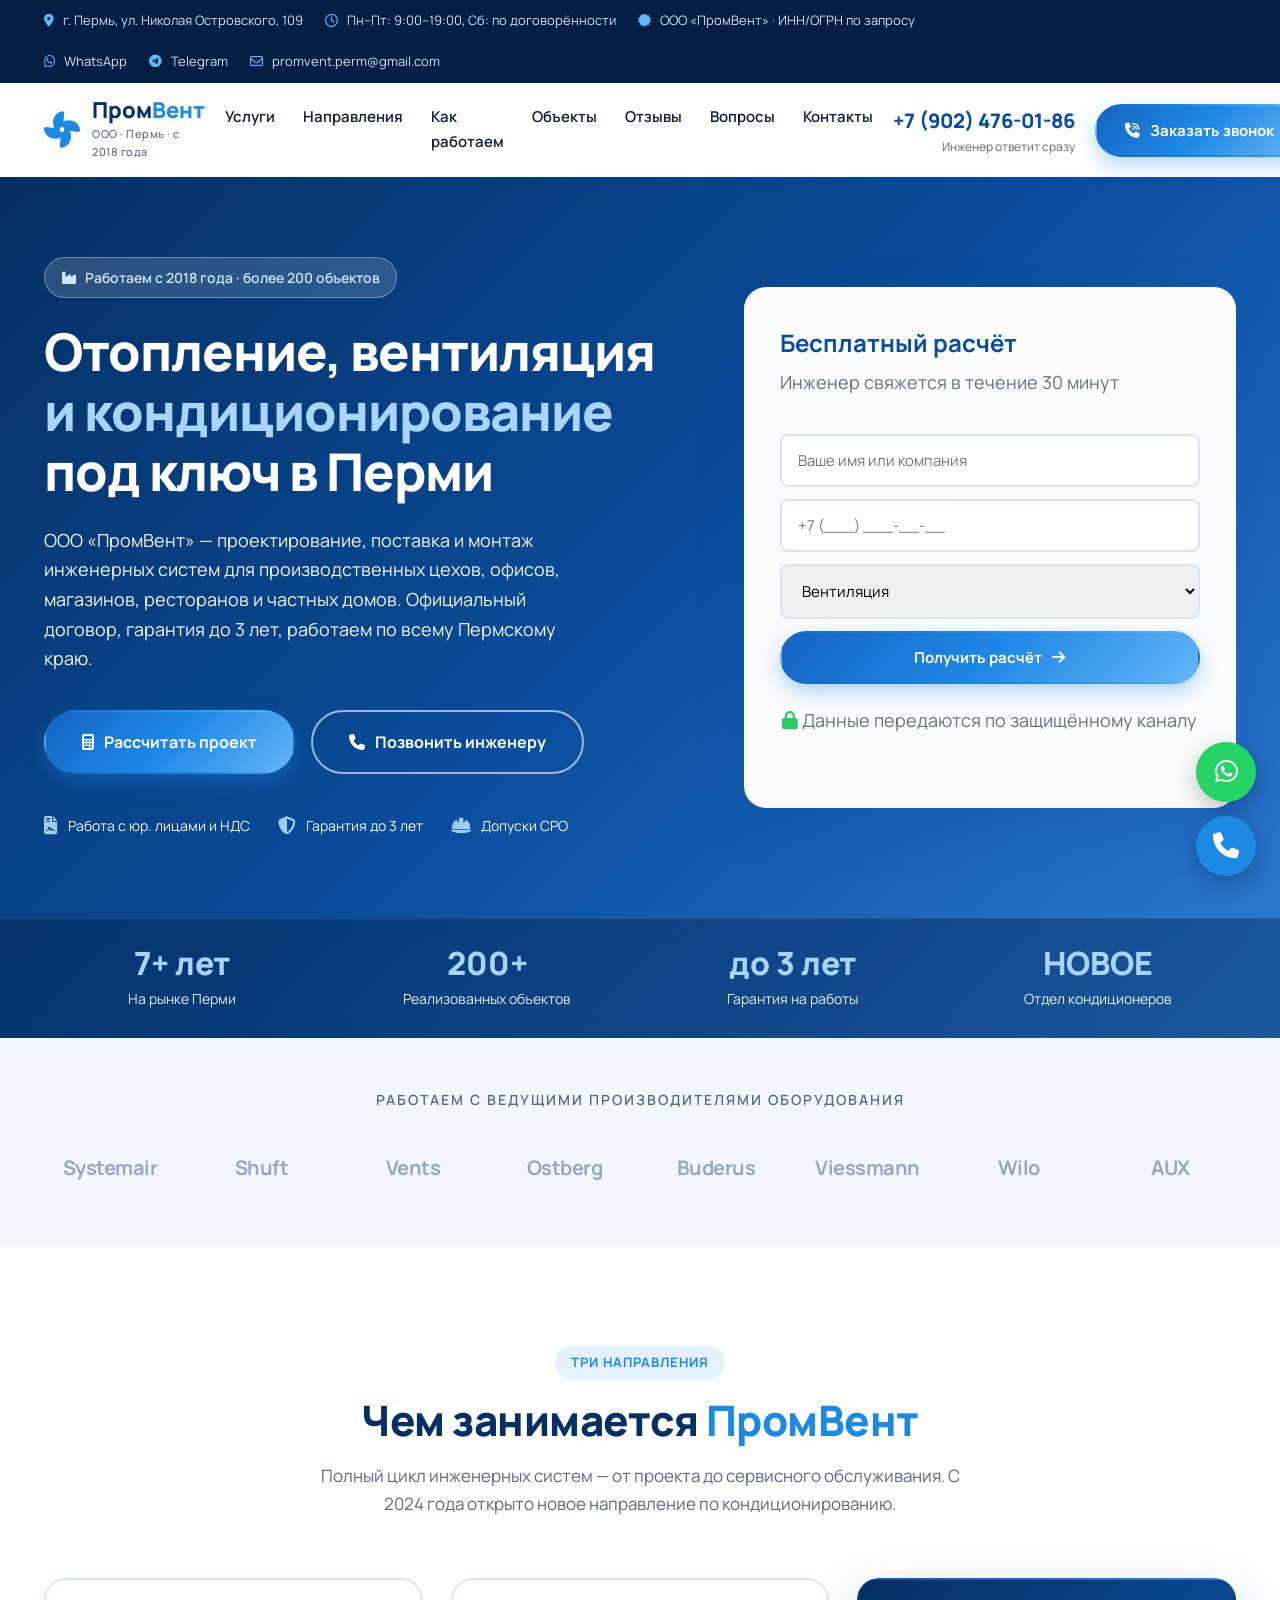
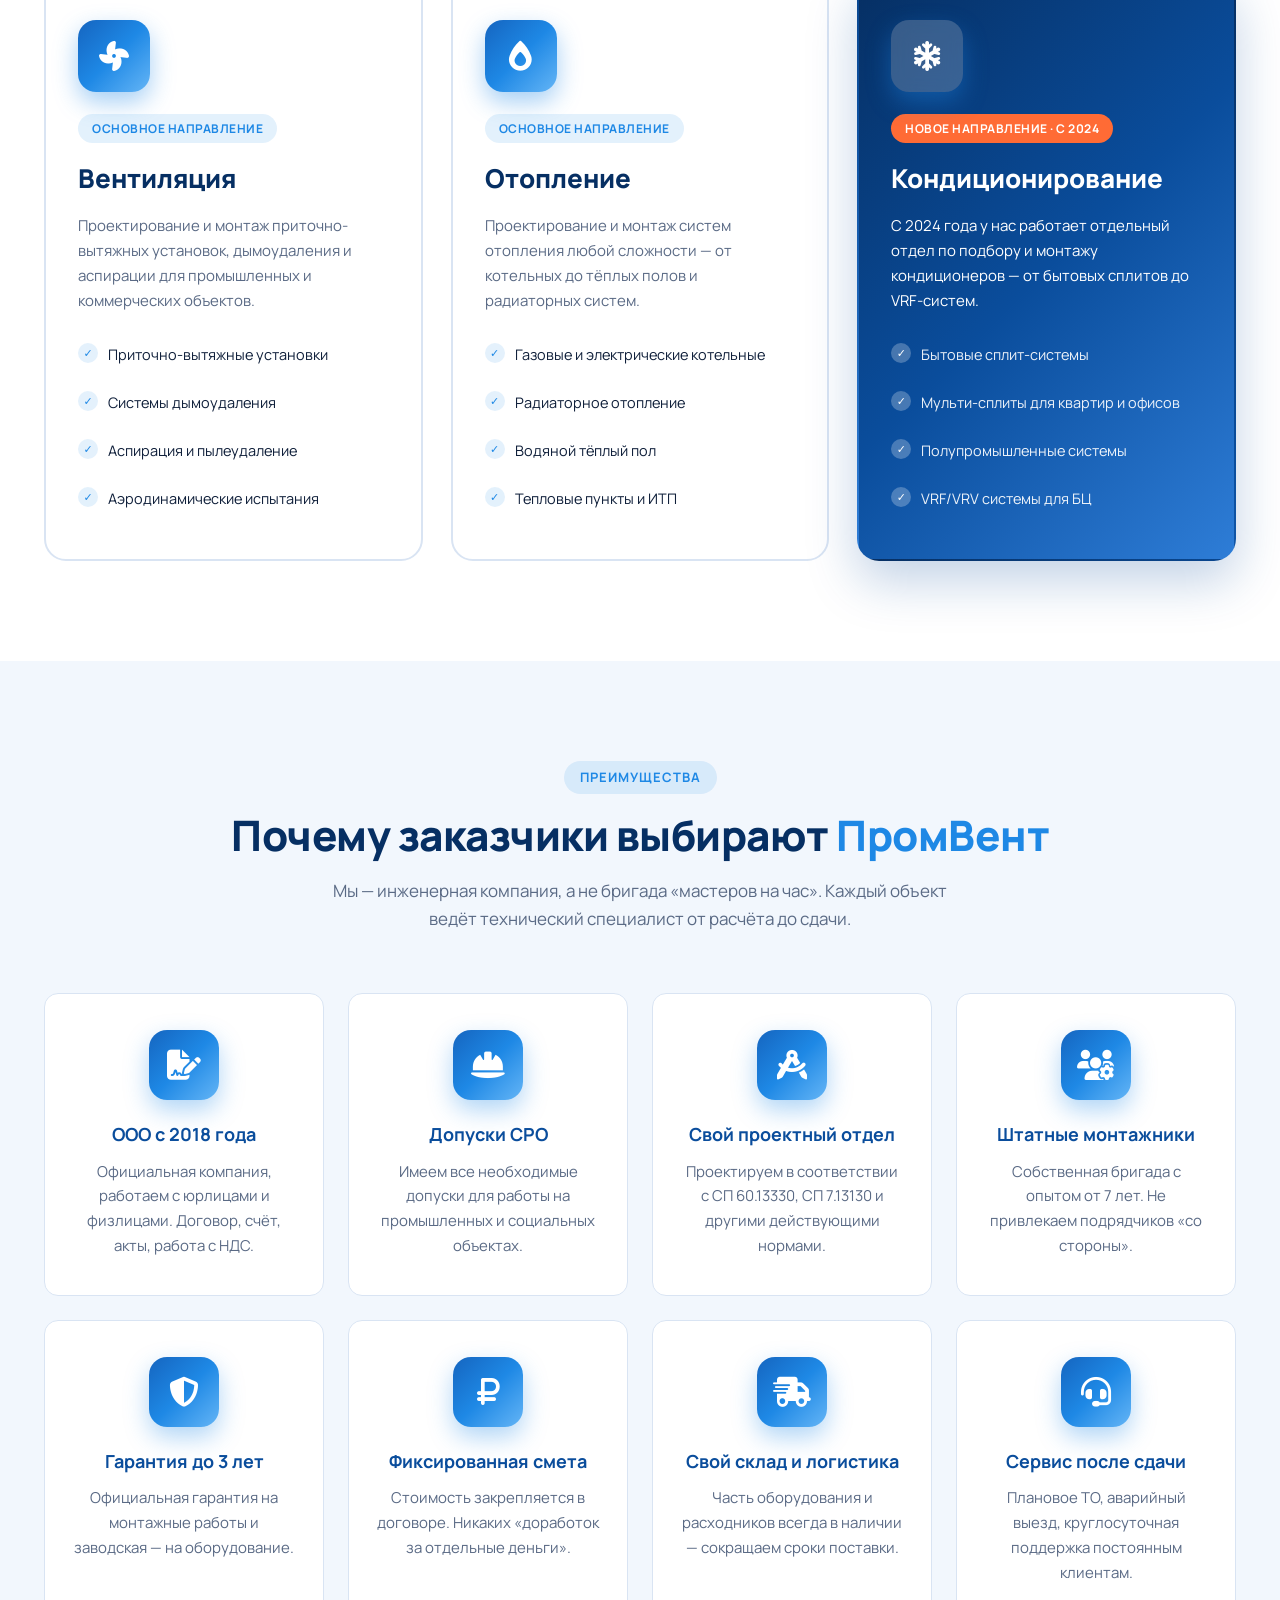
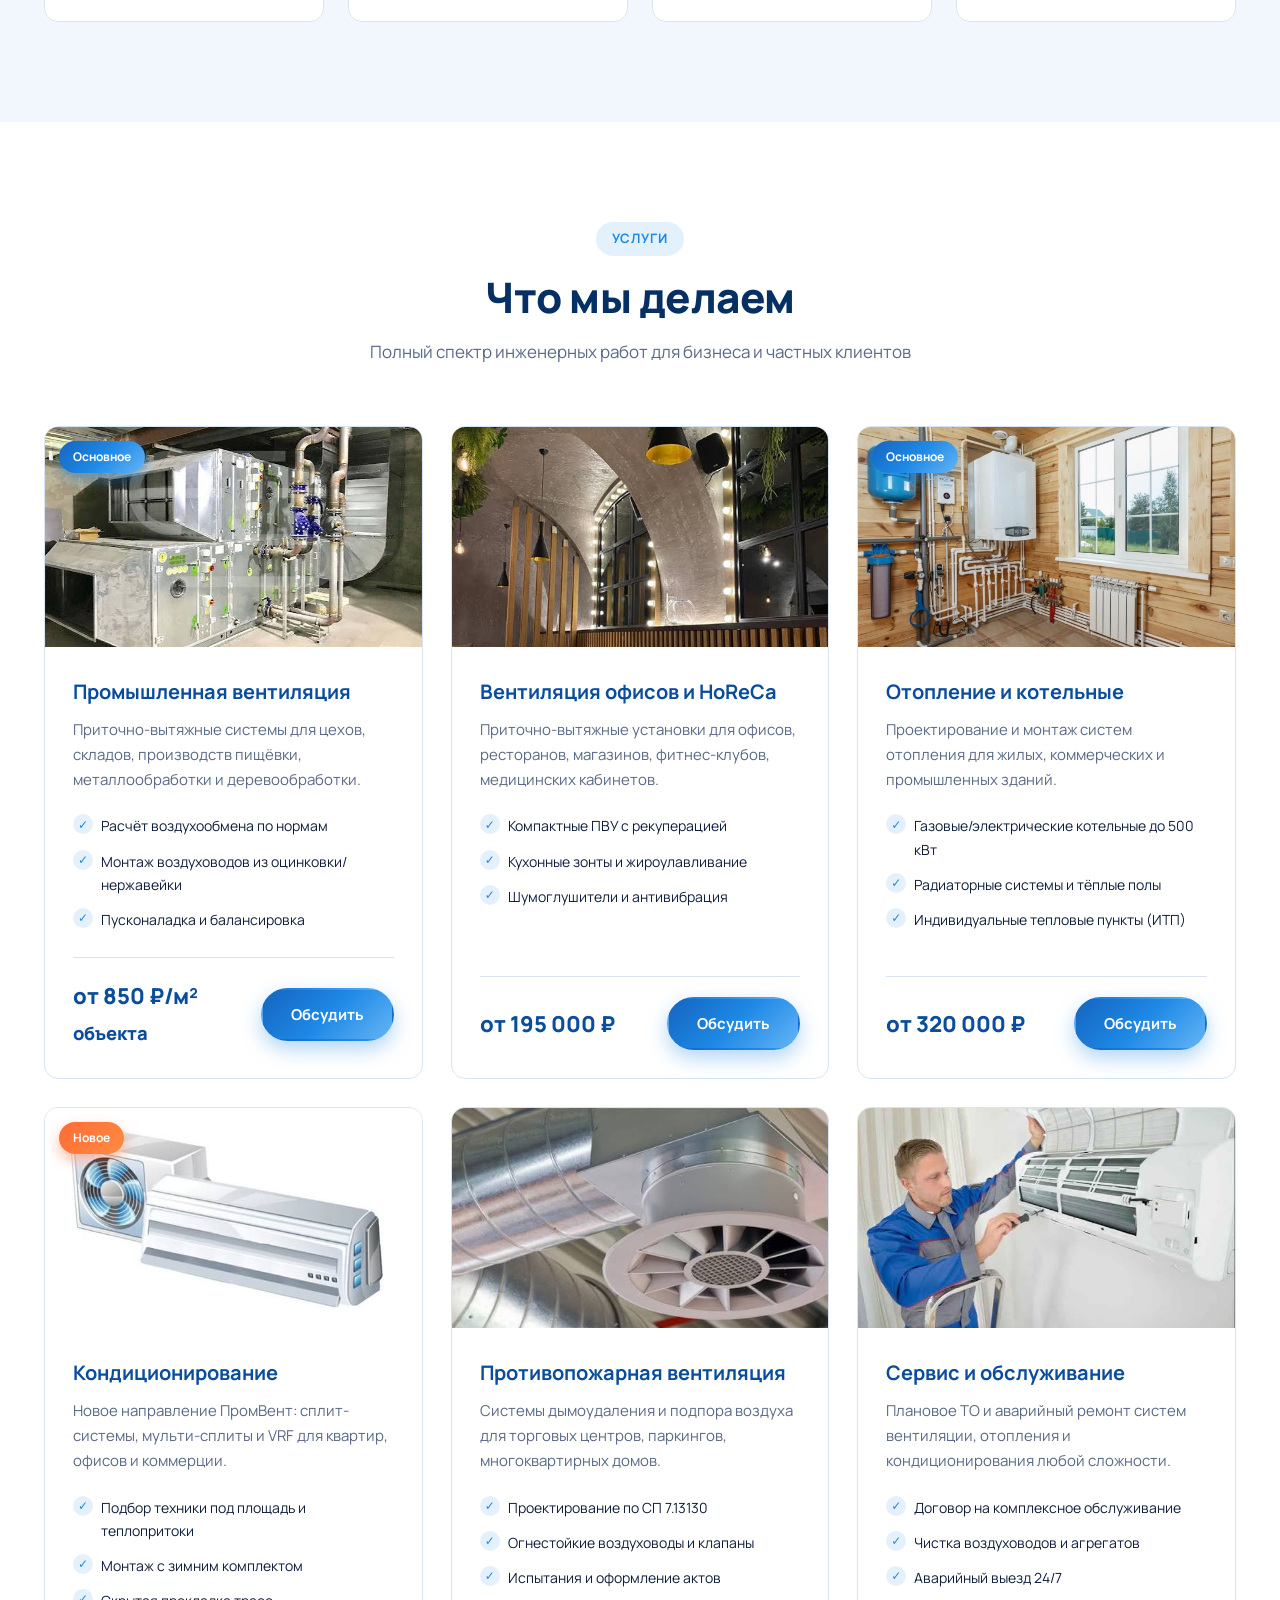
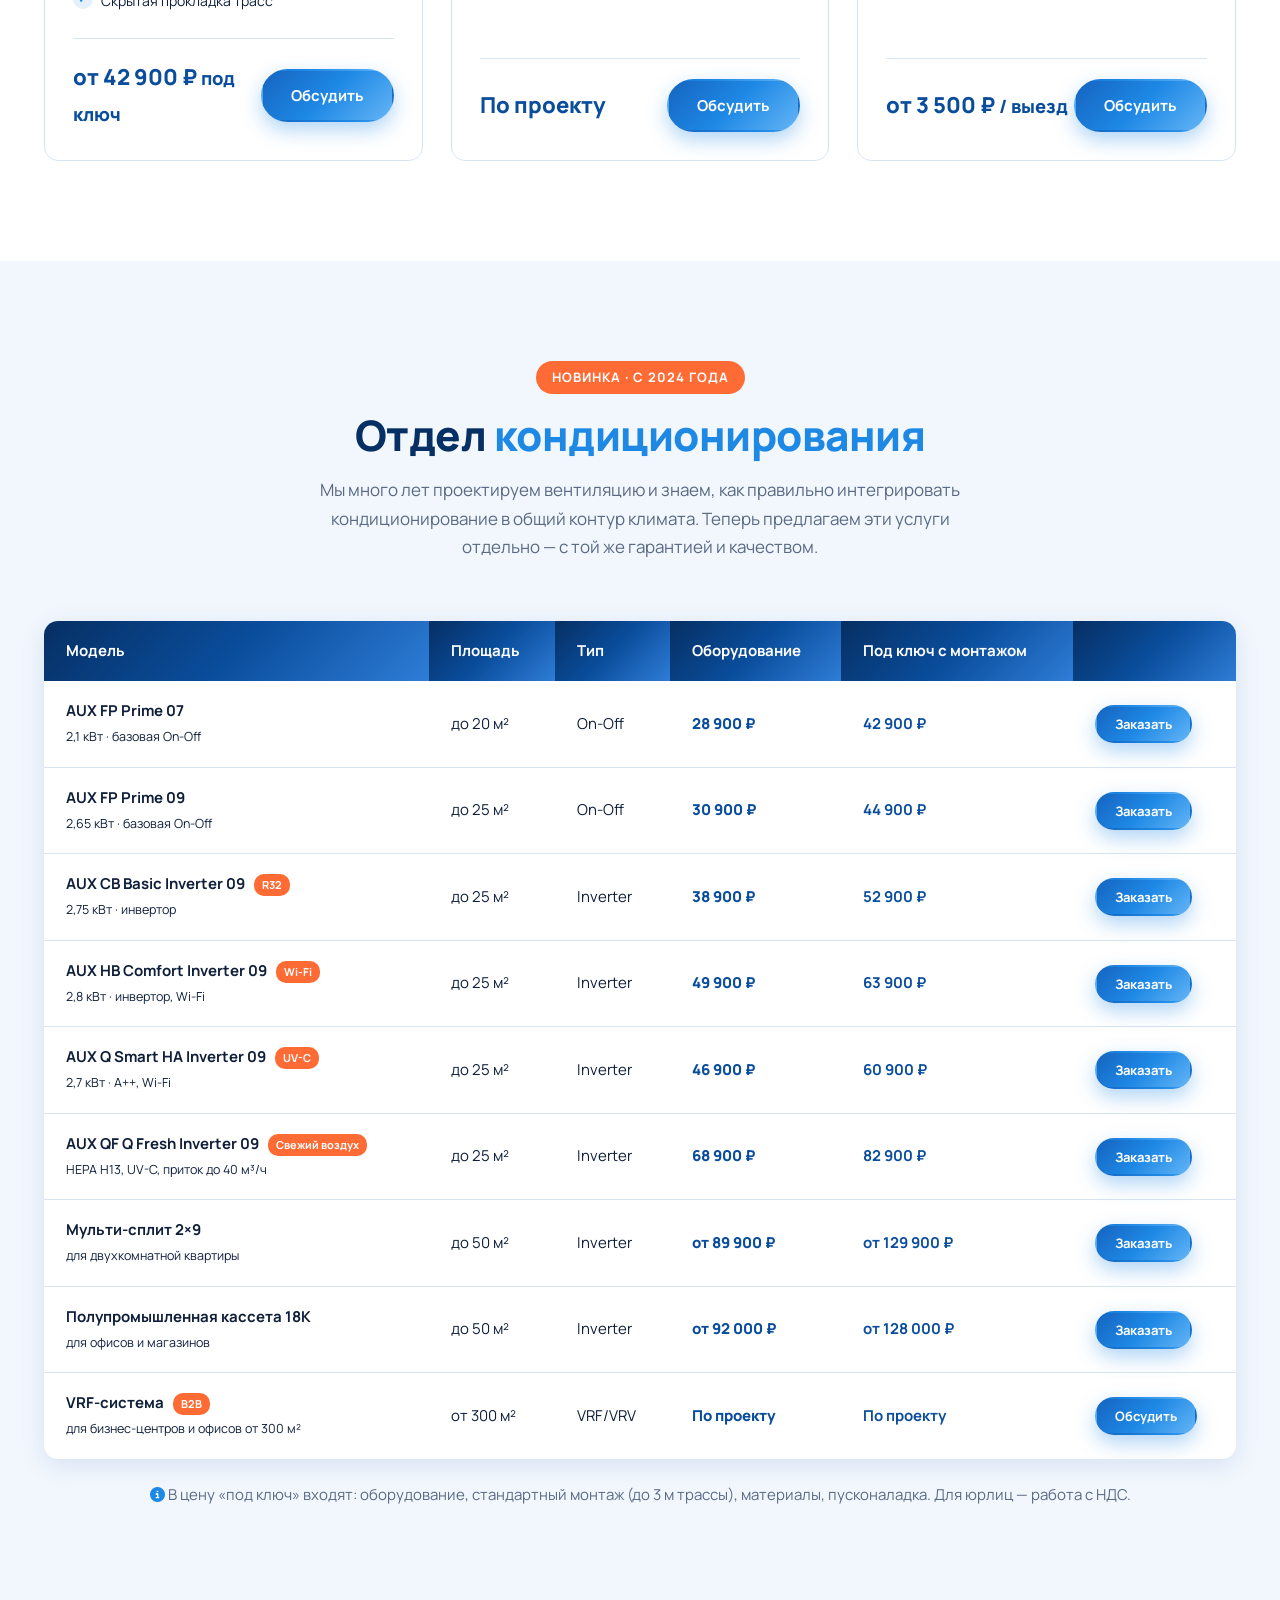
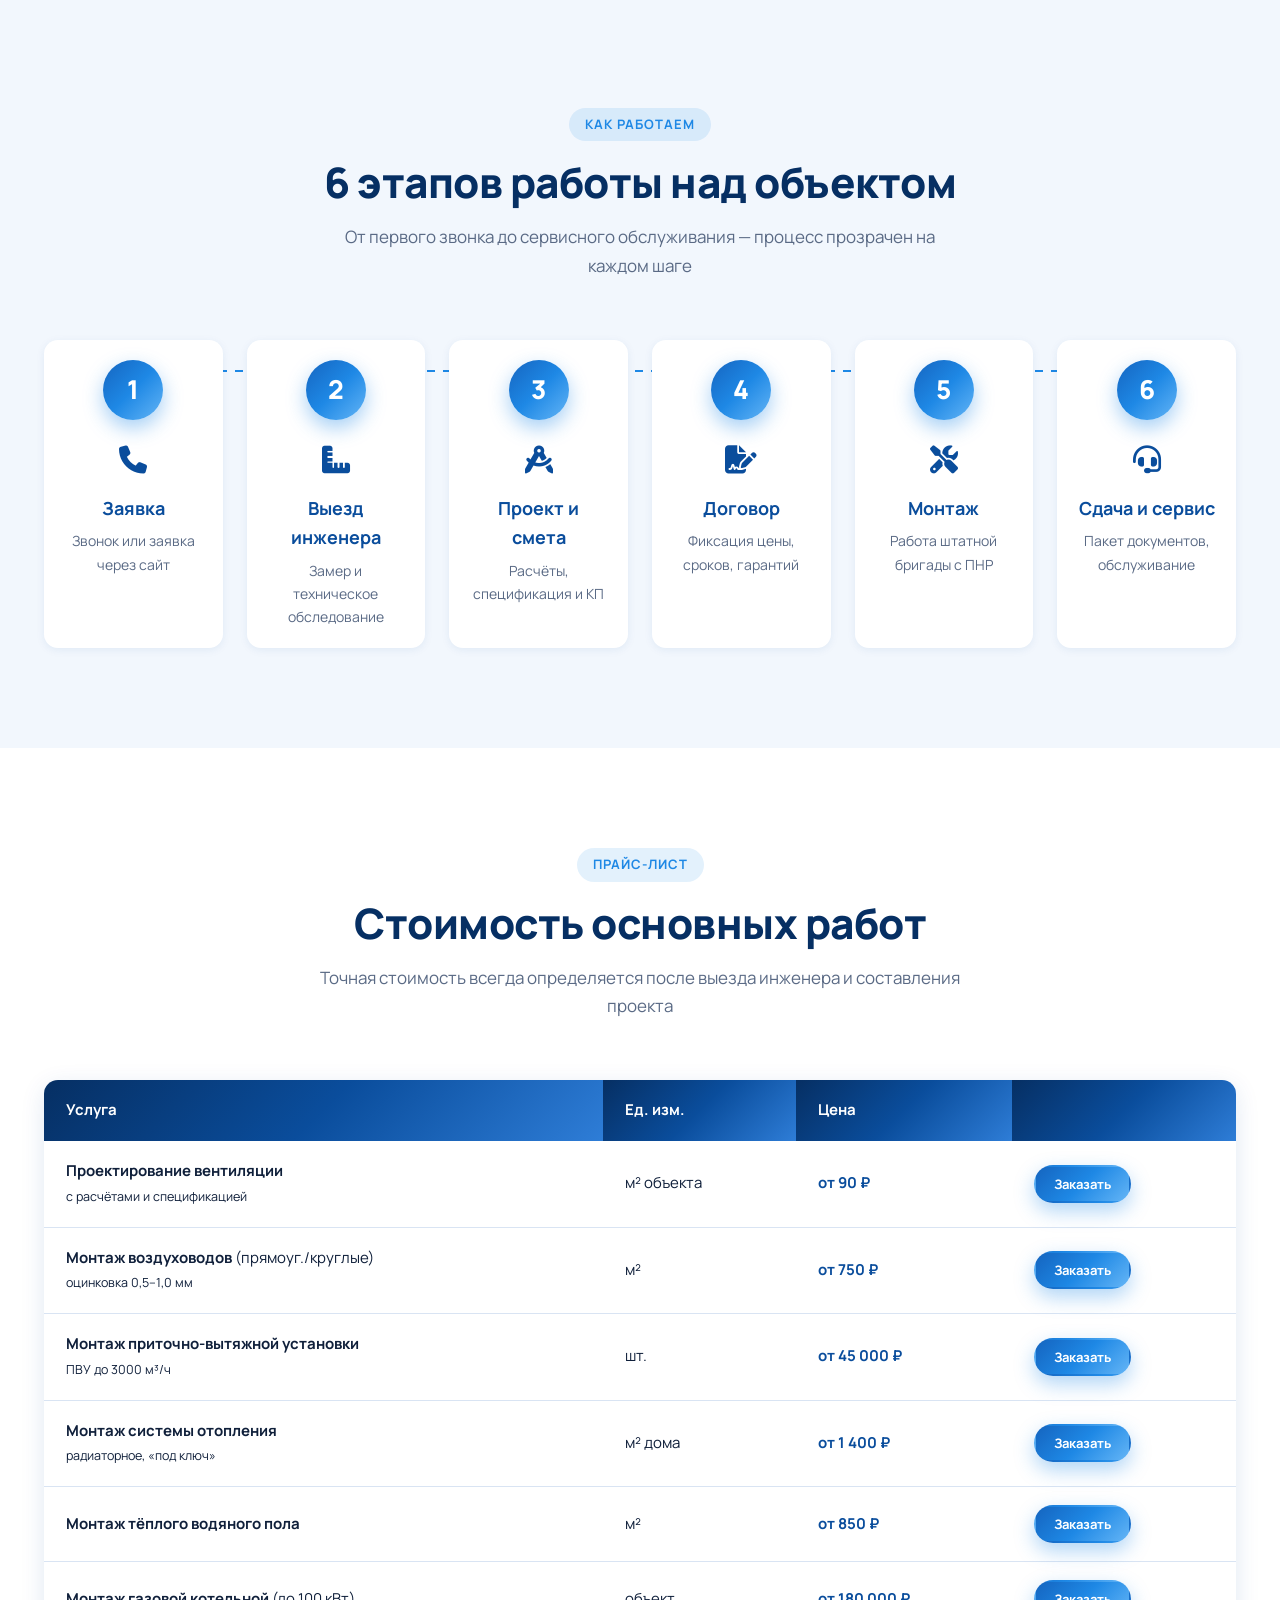
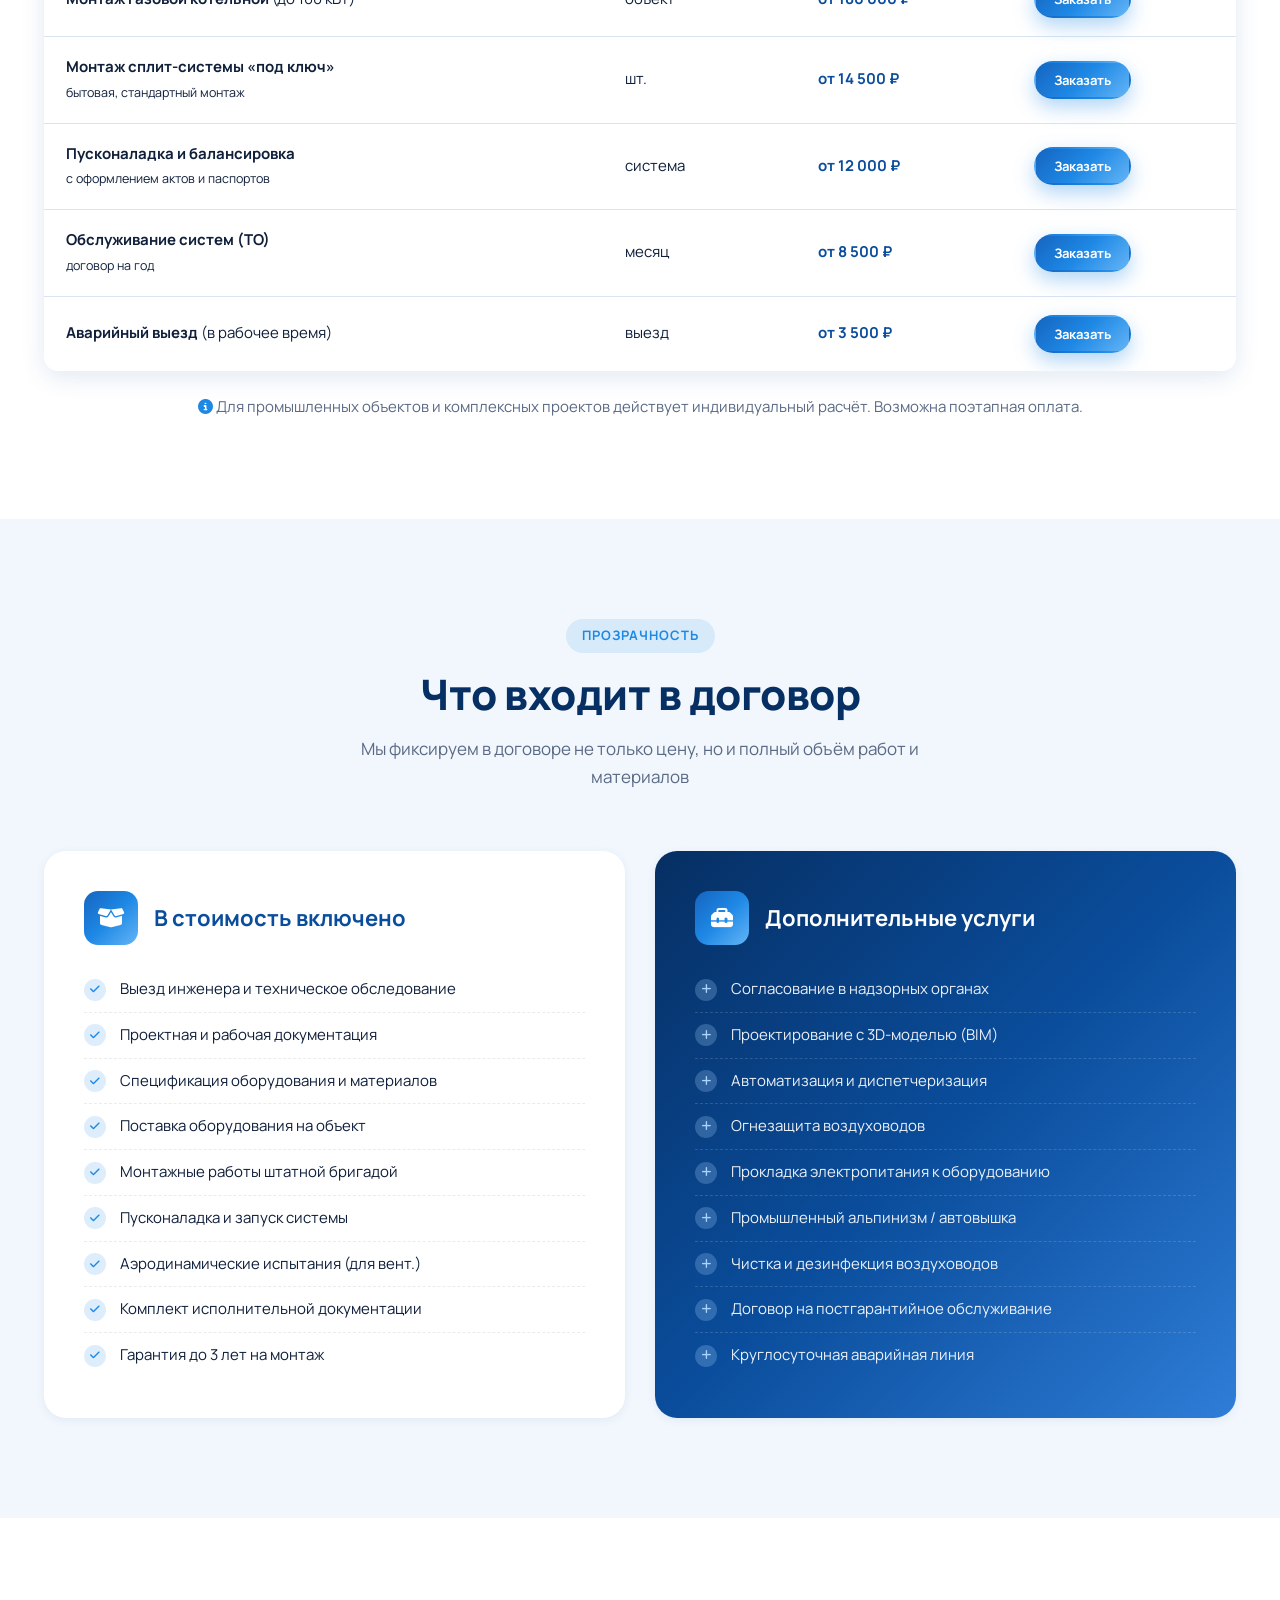
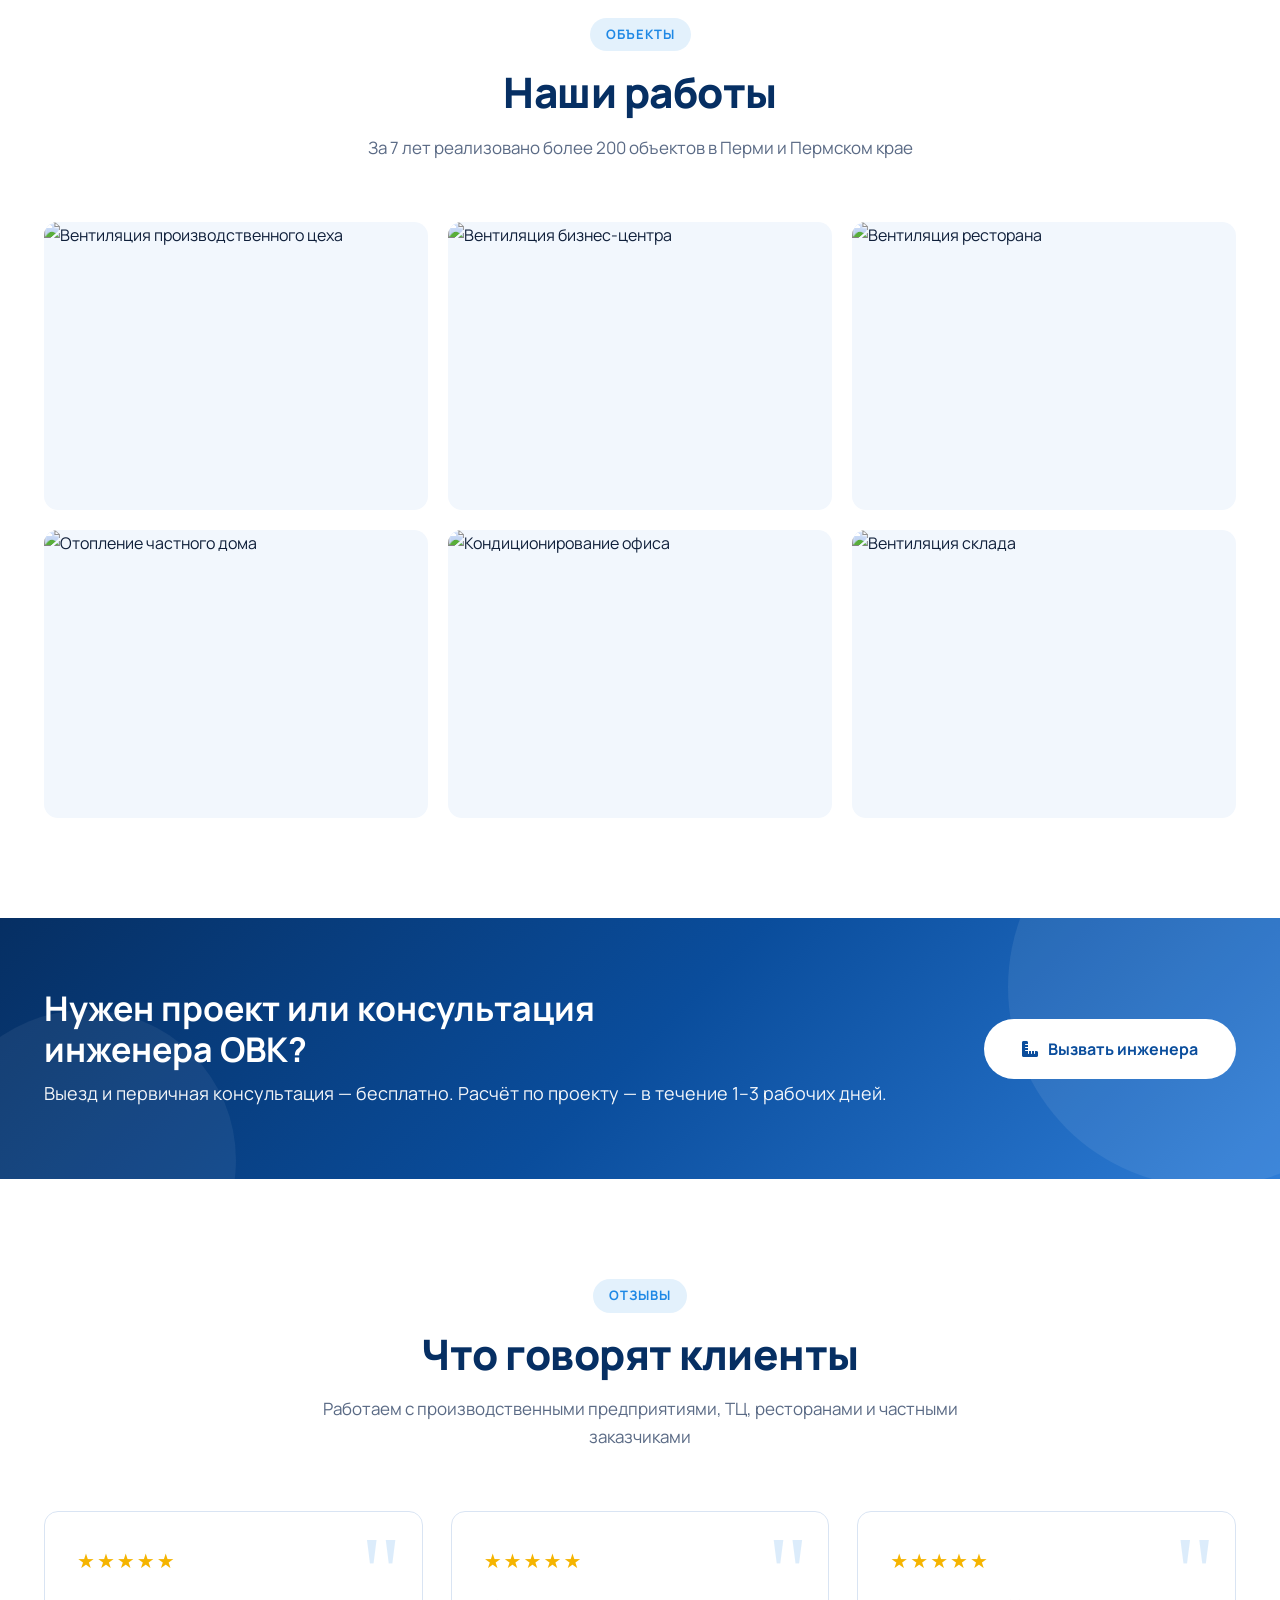
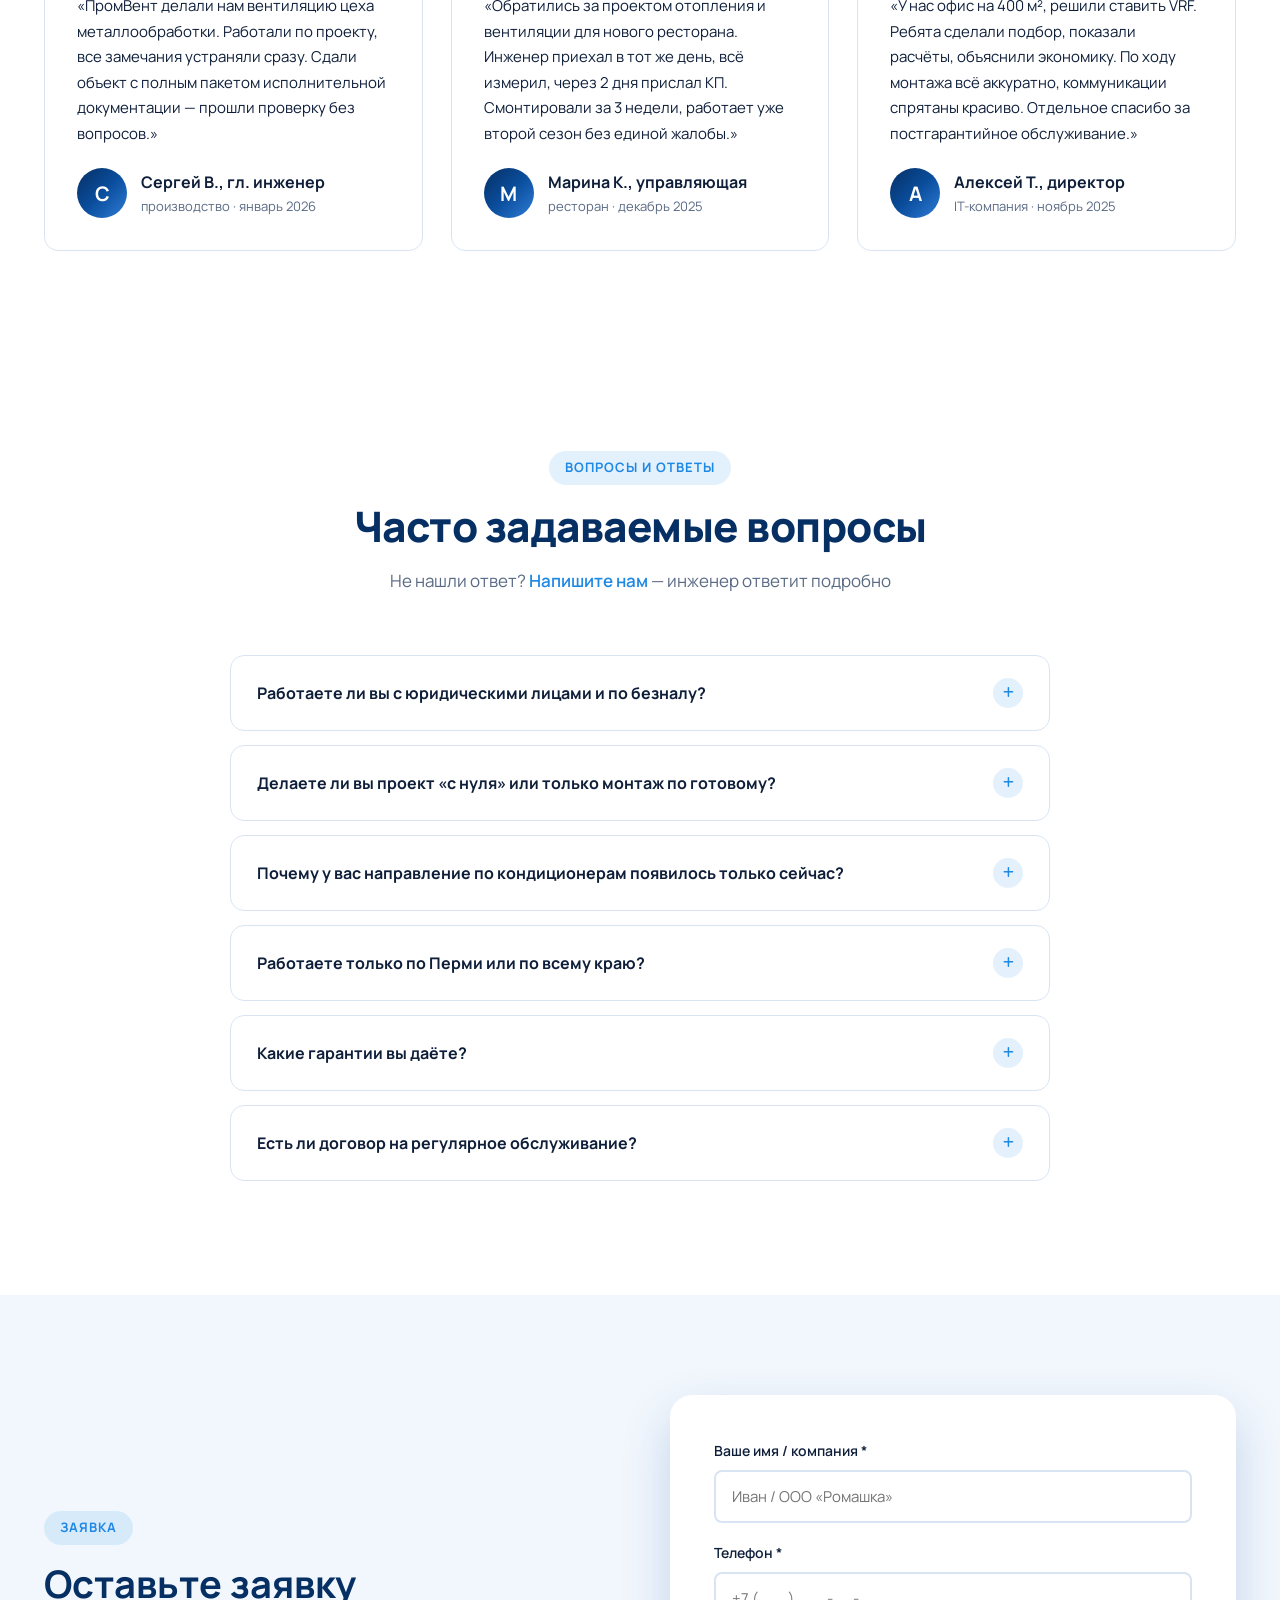
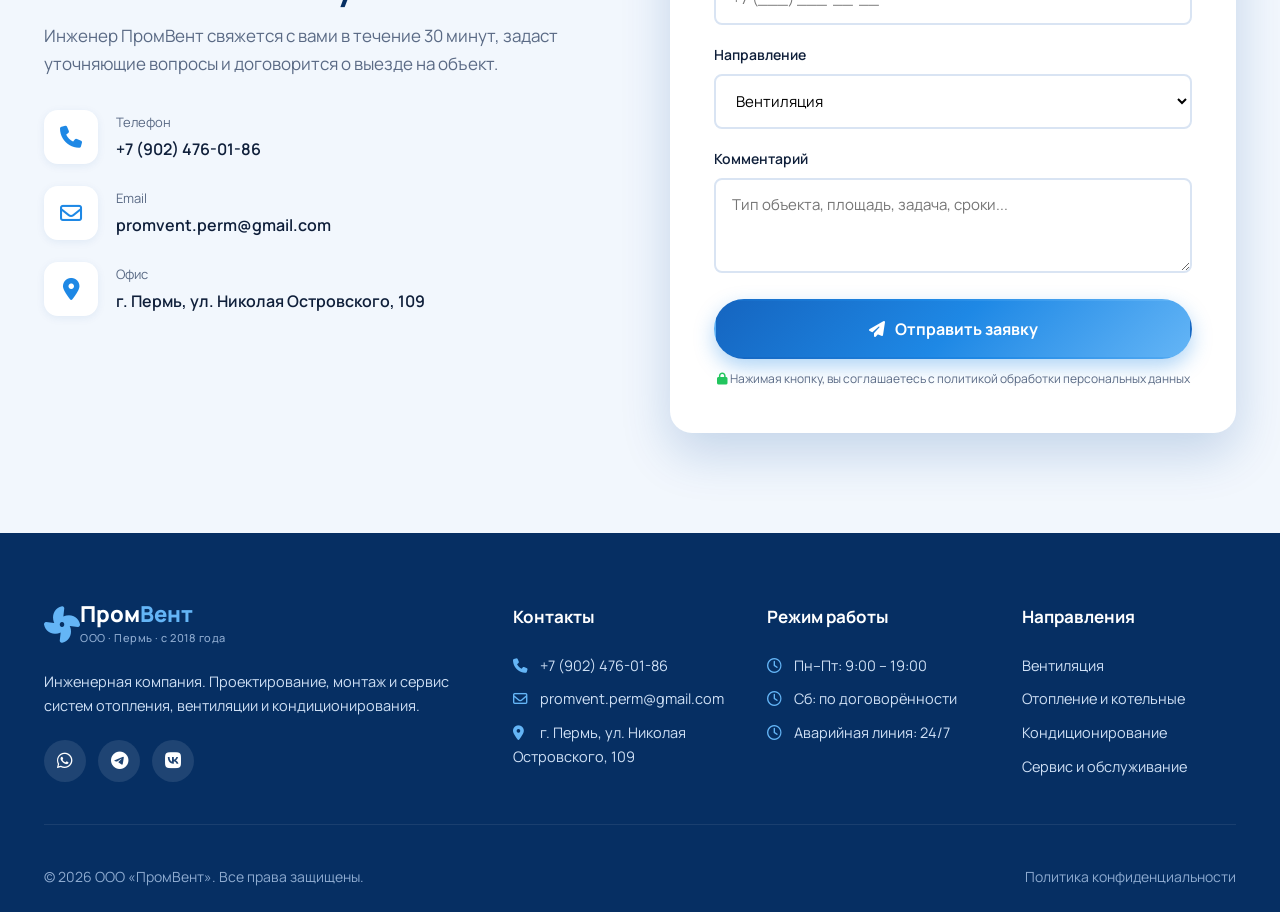
==== commit bfdf0d76: "Update index.html" ====
--- a/index.html
+++ b/index.html
@@ -280,7 +280,7 @@
 
       <div class="service-card" data-aos="fade-up" data-aos-delay="50">
         <div class="service-img">
-          <img src="https://images.unsplash.com/photo-1621905251918-48416bd8575a?w=600&q=80" alt="Промышленная вентиляция" loading="lazy">
+          <img src="img/images1.jpeg" alt="Промышленная вентиляция" loading="lazy">
           <span class="service-tag">Основное</span>
         </div>
         <div class="service-body">
@@ -300,7 +300,7 @@
 
       <div class="service-card" data-aos="fade-up" data-aos-delay="100">
         <div class="service-img">
-          <img src="https://images.unsplash.com/photo-1558618666-fcd25c85cd64?w=600&q=80" alt="Вентиляция коммерческих помещений" loading="lazy">
+          <img src="img/images.jpeg" alt="Вентиляция коммерческих помещений" loading="lazy">
         </div>
         <div class="service-body">
           <h3>Вентиляция офисов и HoReCa</h3>
@@ -342,7 +342,7 @@
 
       <div class="service-card" data-aos="fade-up" data-aos-delay="200">
         <div class="service-img">
-          <img src="https://images.unsplash.com/photo-1597423498219-04418210827d?w=600&q=80" alt="Кондиционирование" loading="lazy">
+          <img src="img/images3.jpeg" alt="Кондиционирование" loading="lazy">
           <span class="service-tag new">Новое</span>
         </div>
         <div class="service-body">
@@ -362,7 +362,7 @@
 
       <div class="service-card" data-aos="fade-up" data-aos-delay="250">
         <div class="service-img">
-          <img src="https://images.unsplash.com/photo-1581094288338-2314dddb7ece?w=600&q=80" alt="Дымоудаление и противопожарная вентиляция" loading="lazy">
+          <img src="img/images4.jpeg" alt="Дымоудаление и противопожарная вентиляция" loading="lazy">
         </div>
         <div class="service-body">
           <h3>Противопожарная вентиляция</h3>
@@ -381,7 +381,7 @@
 
       <div class="service-card" data-aos="fade-up" data-aos-delay="300">
         <div class="service-img">
-          <img src="https://images.unsplash.com/photo-1581092160607-ee22621dd758?w=600&q=80" alt="Обслуживание инженерных систем" loading="lazy">
+          <img src="img/images5.jpeg" alt="Обслуживание инженерных систем" loading="lazy">
         </div>
         <div class="service-body">
           <h3>Сервис и обслуживание</h3>
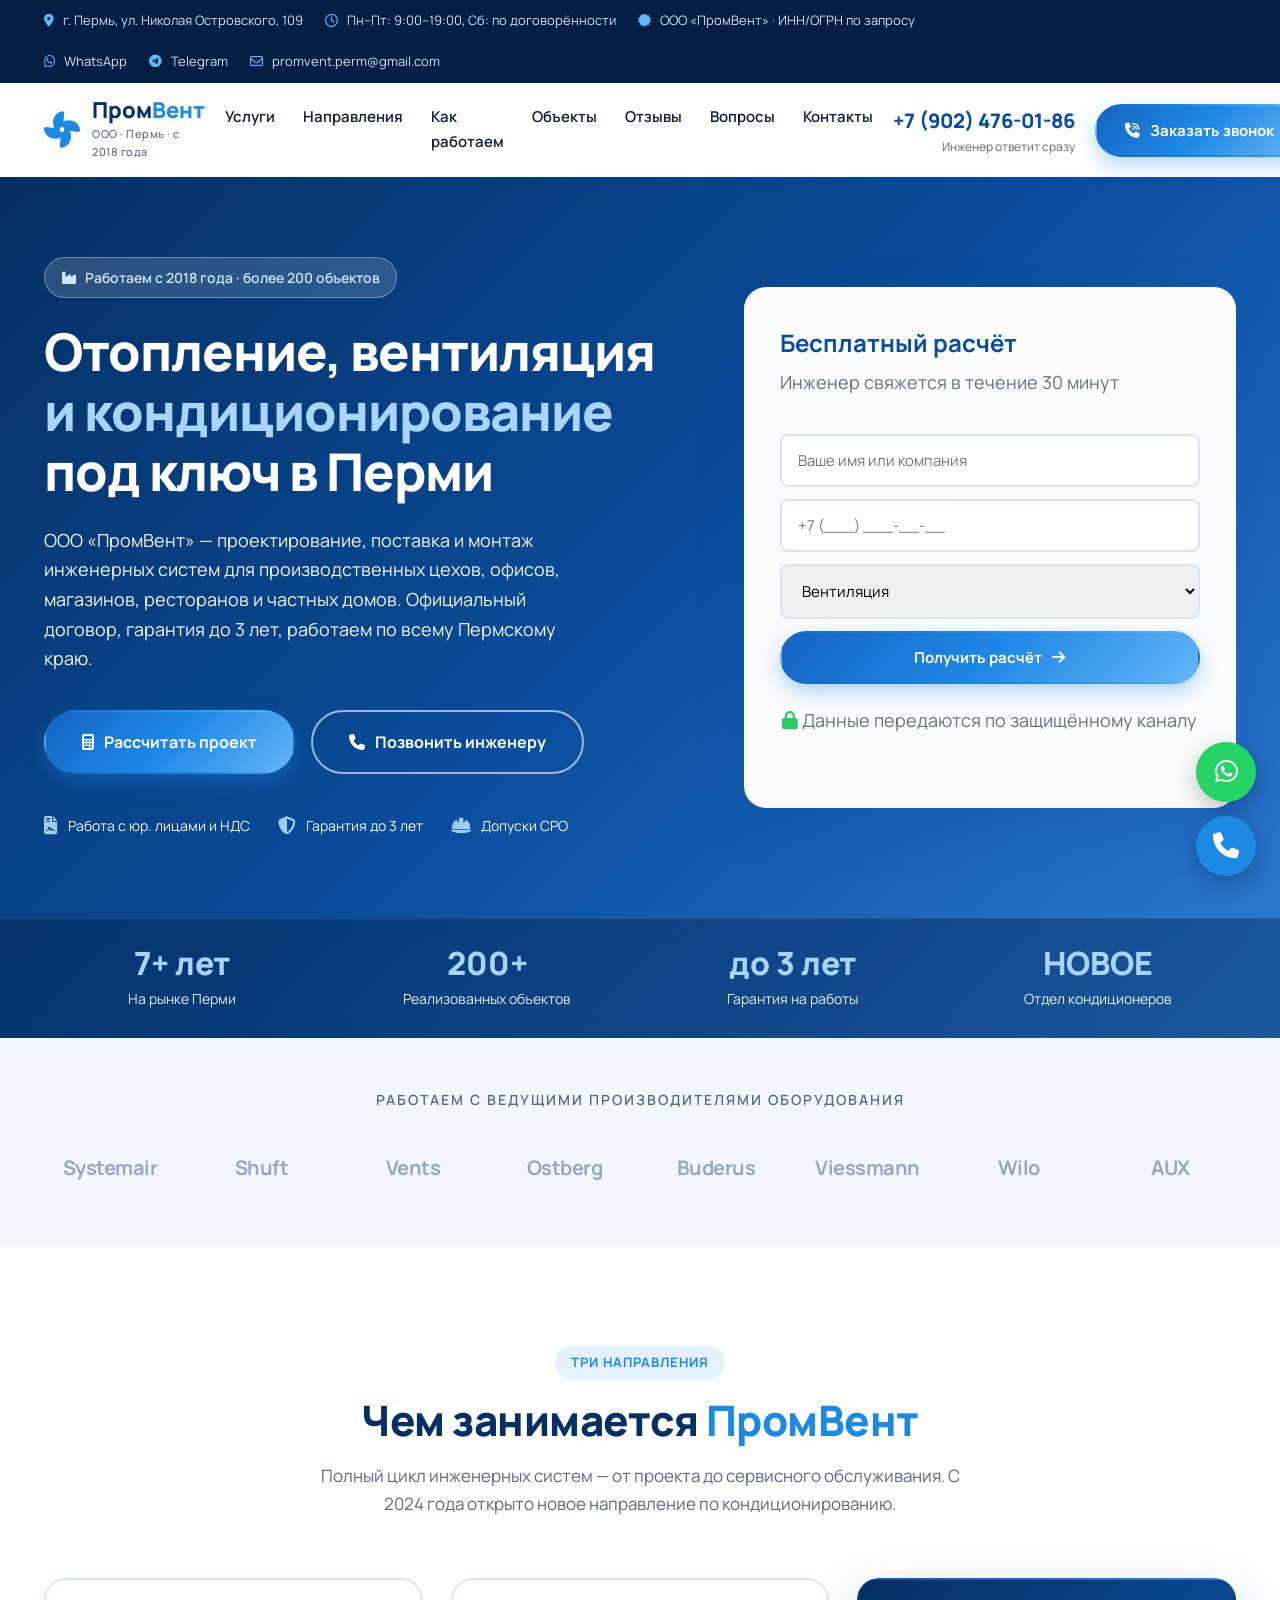
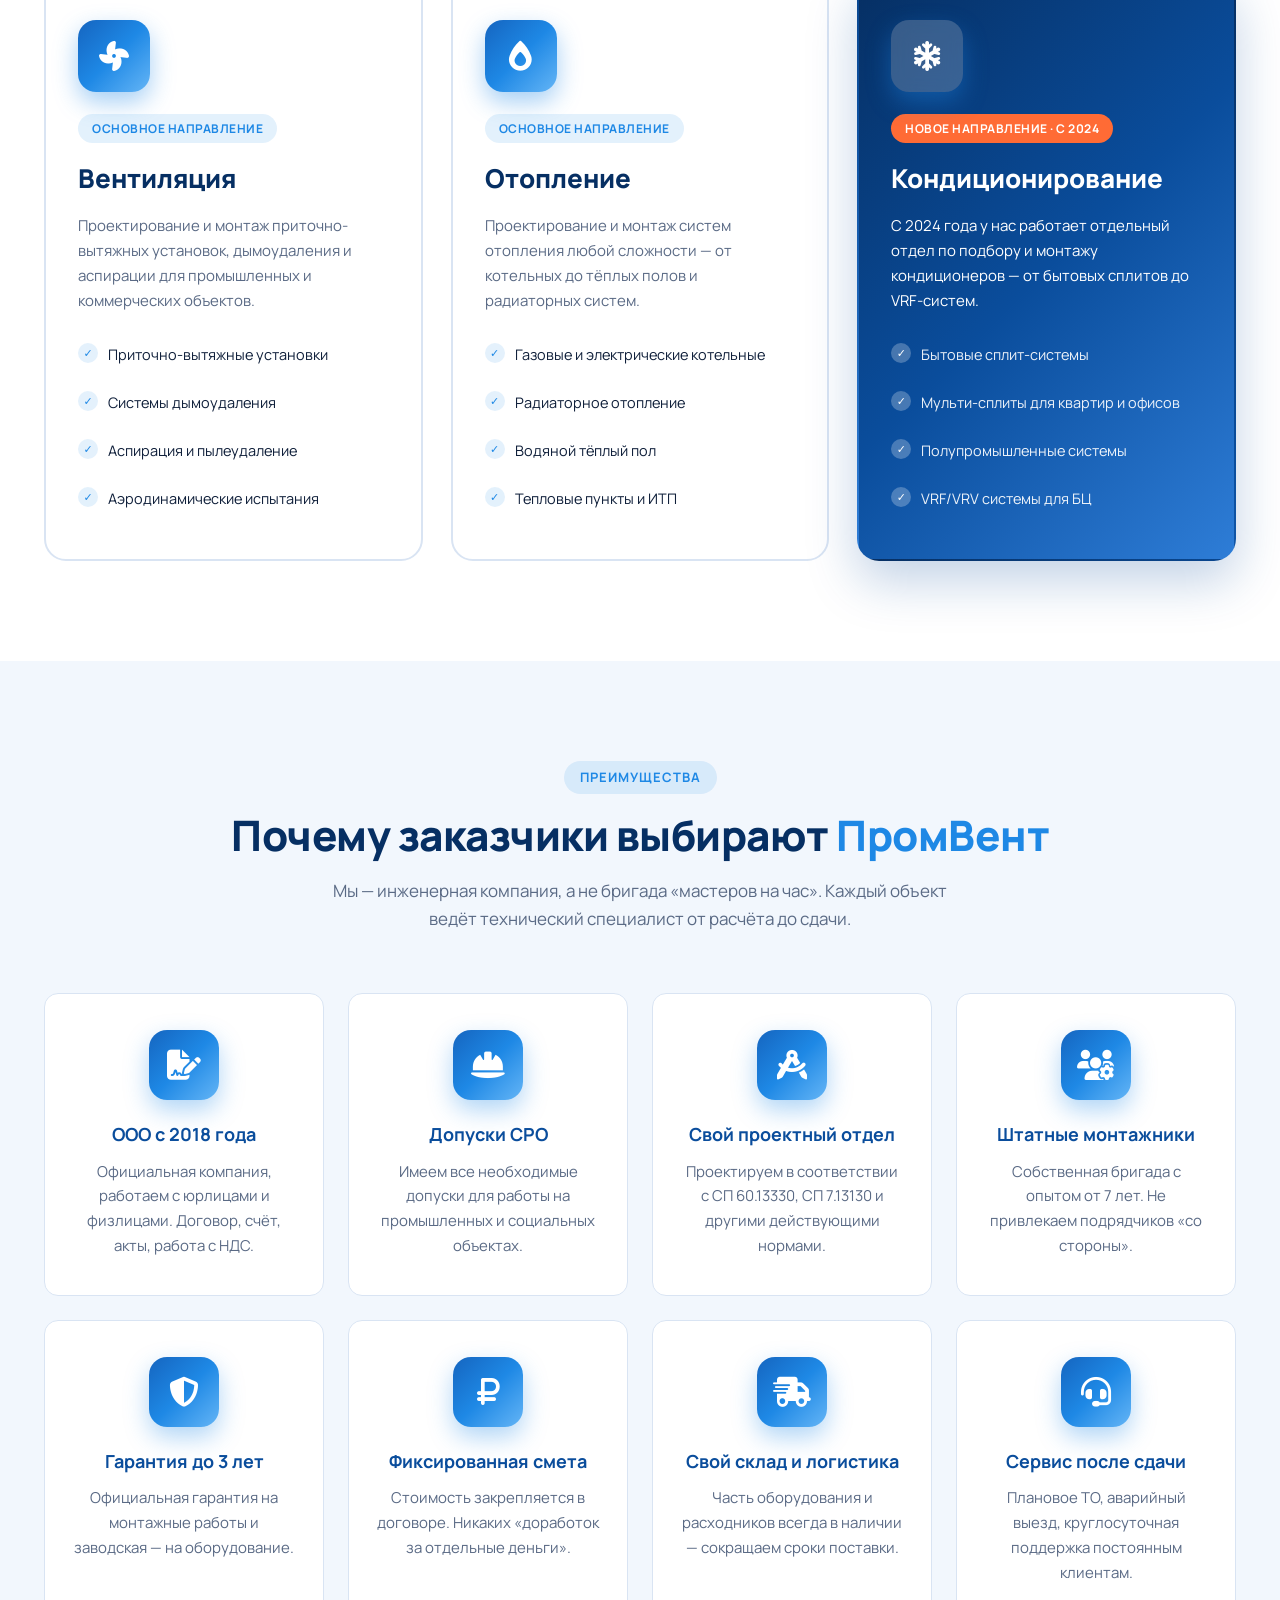
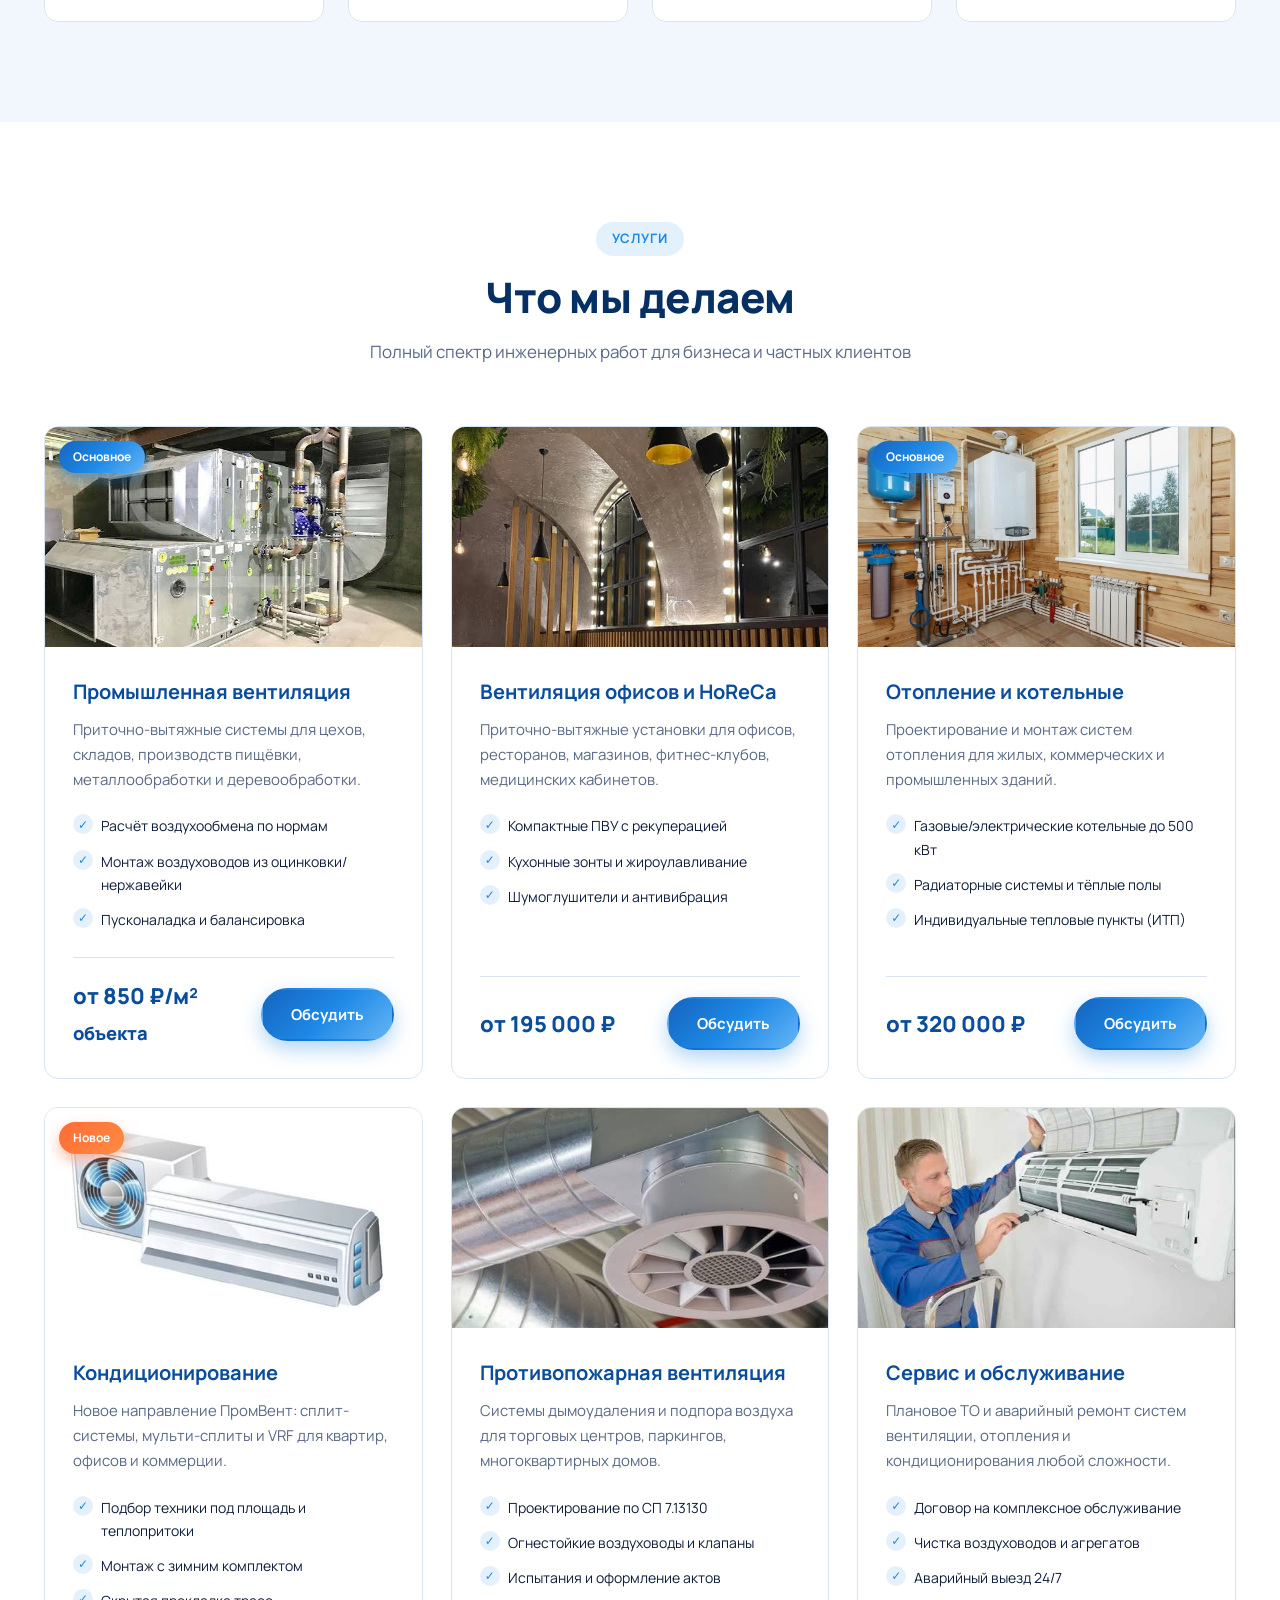
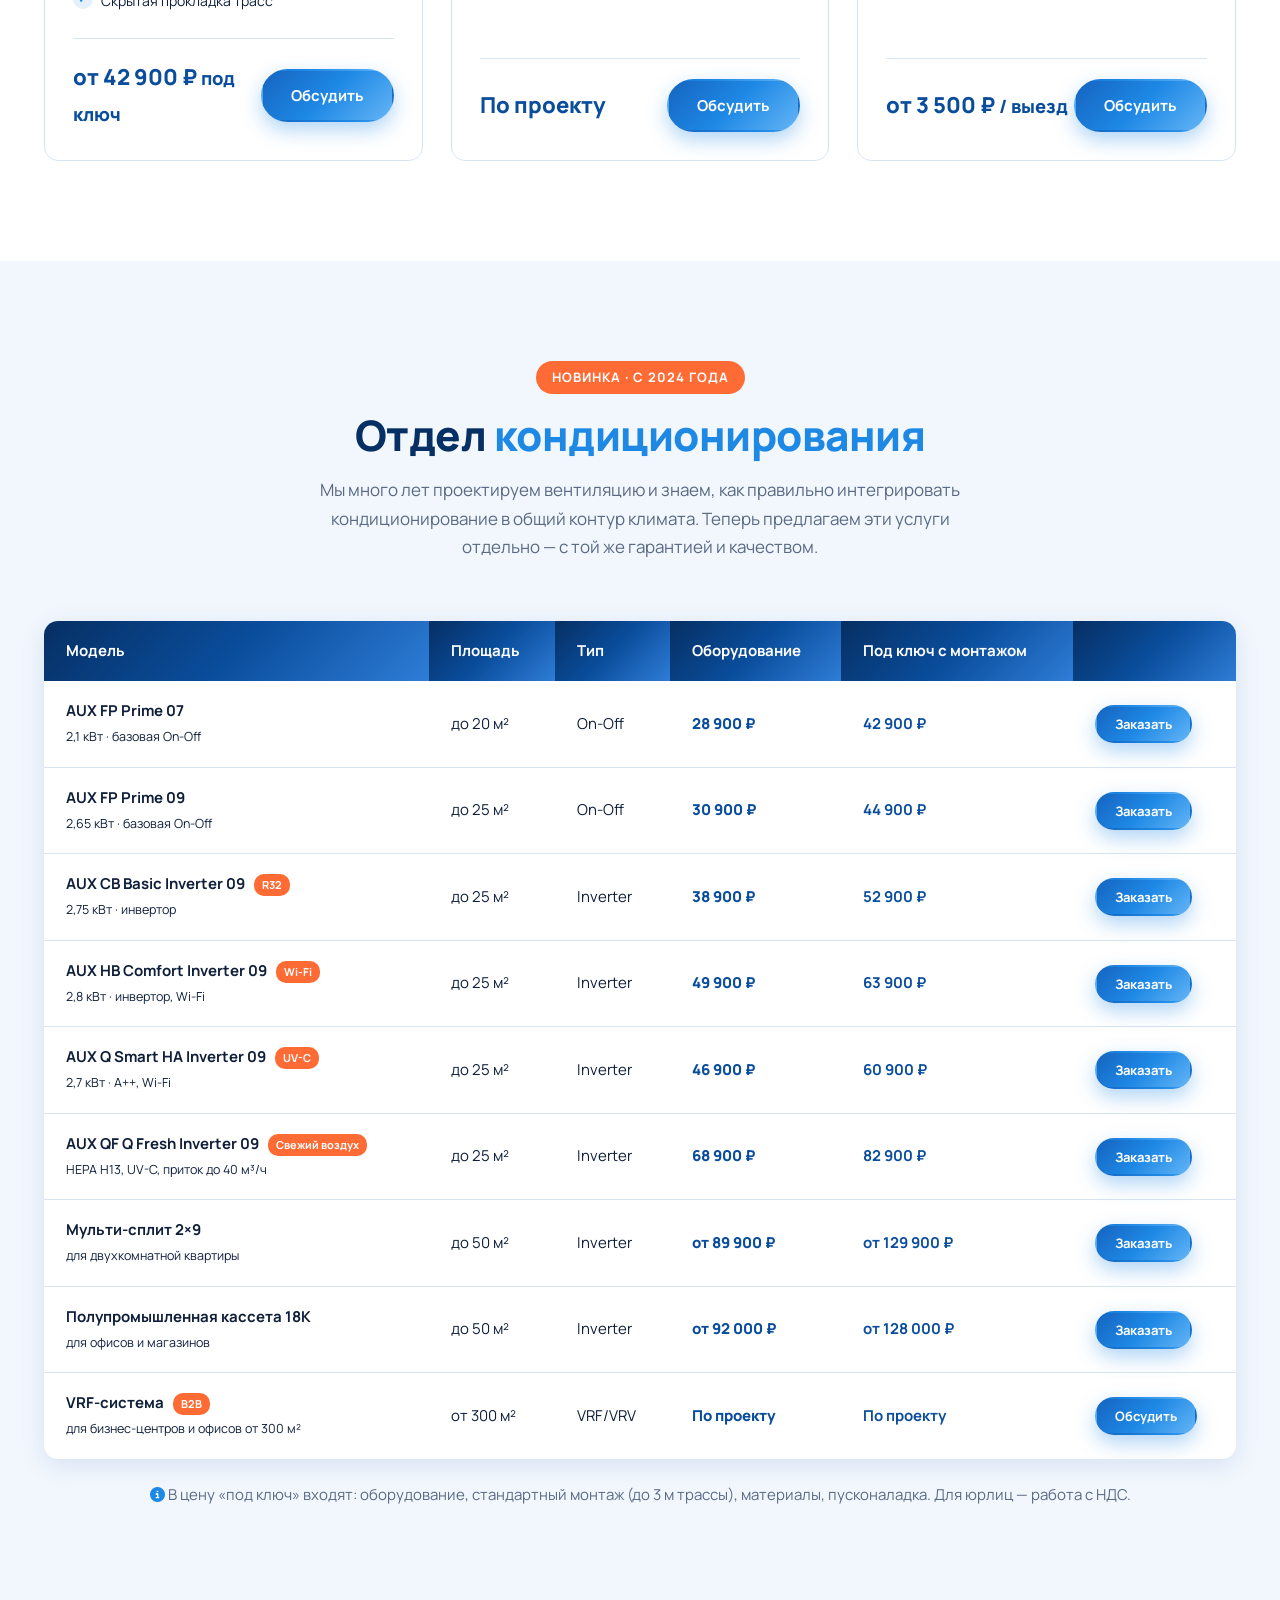
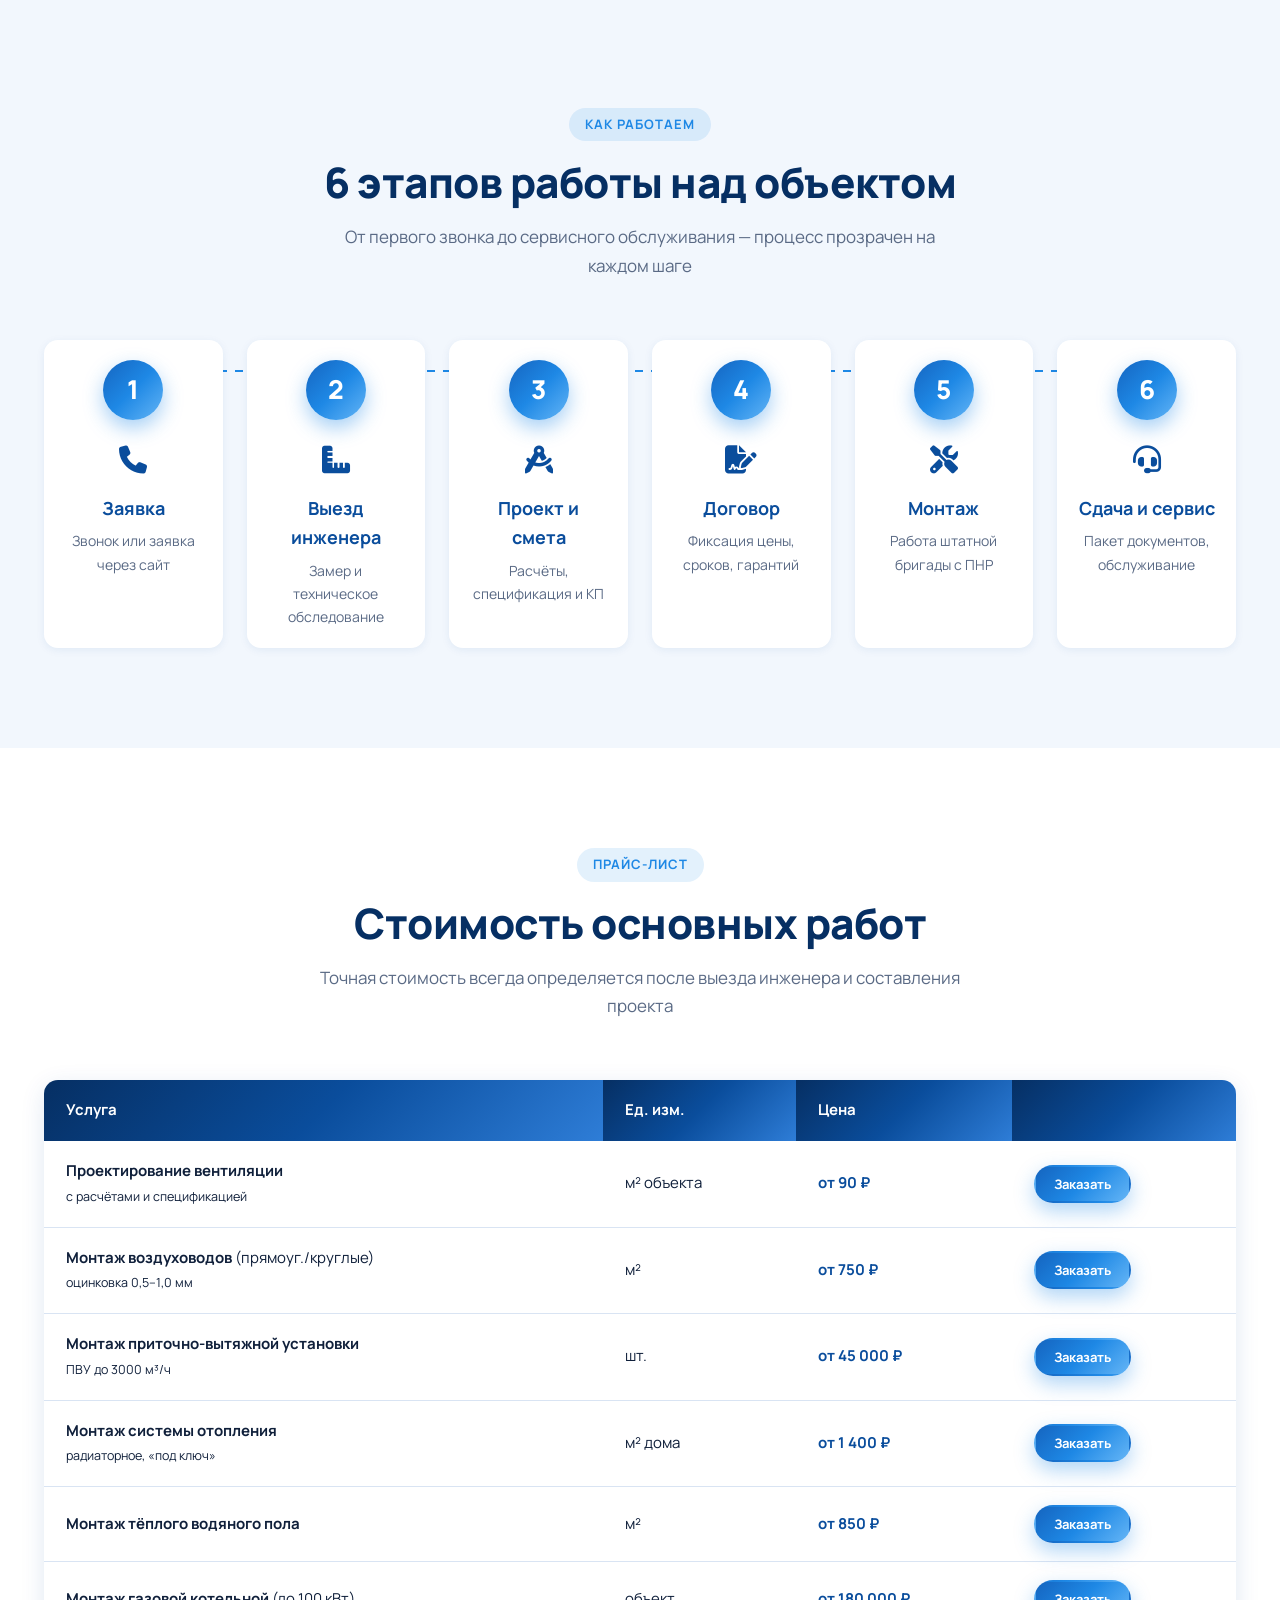
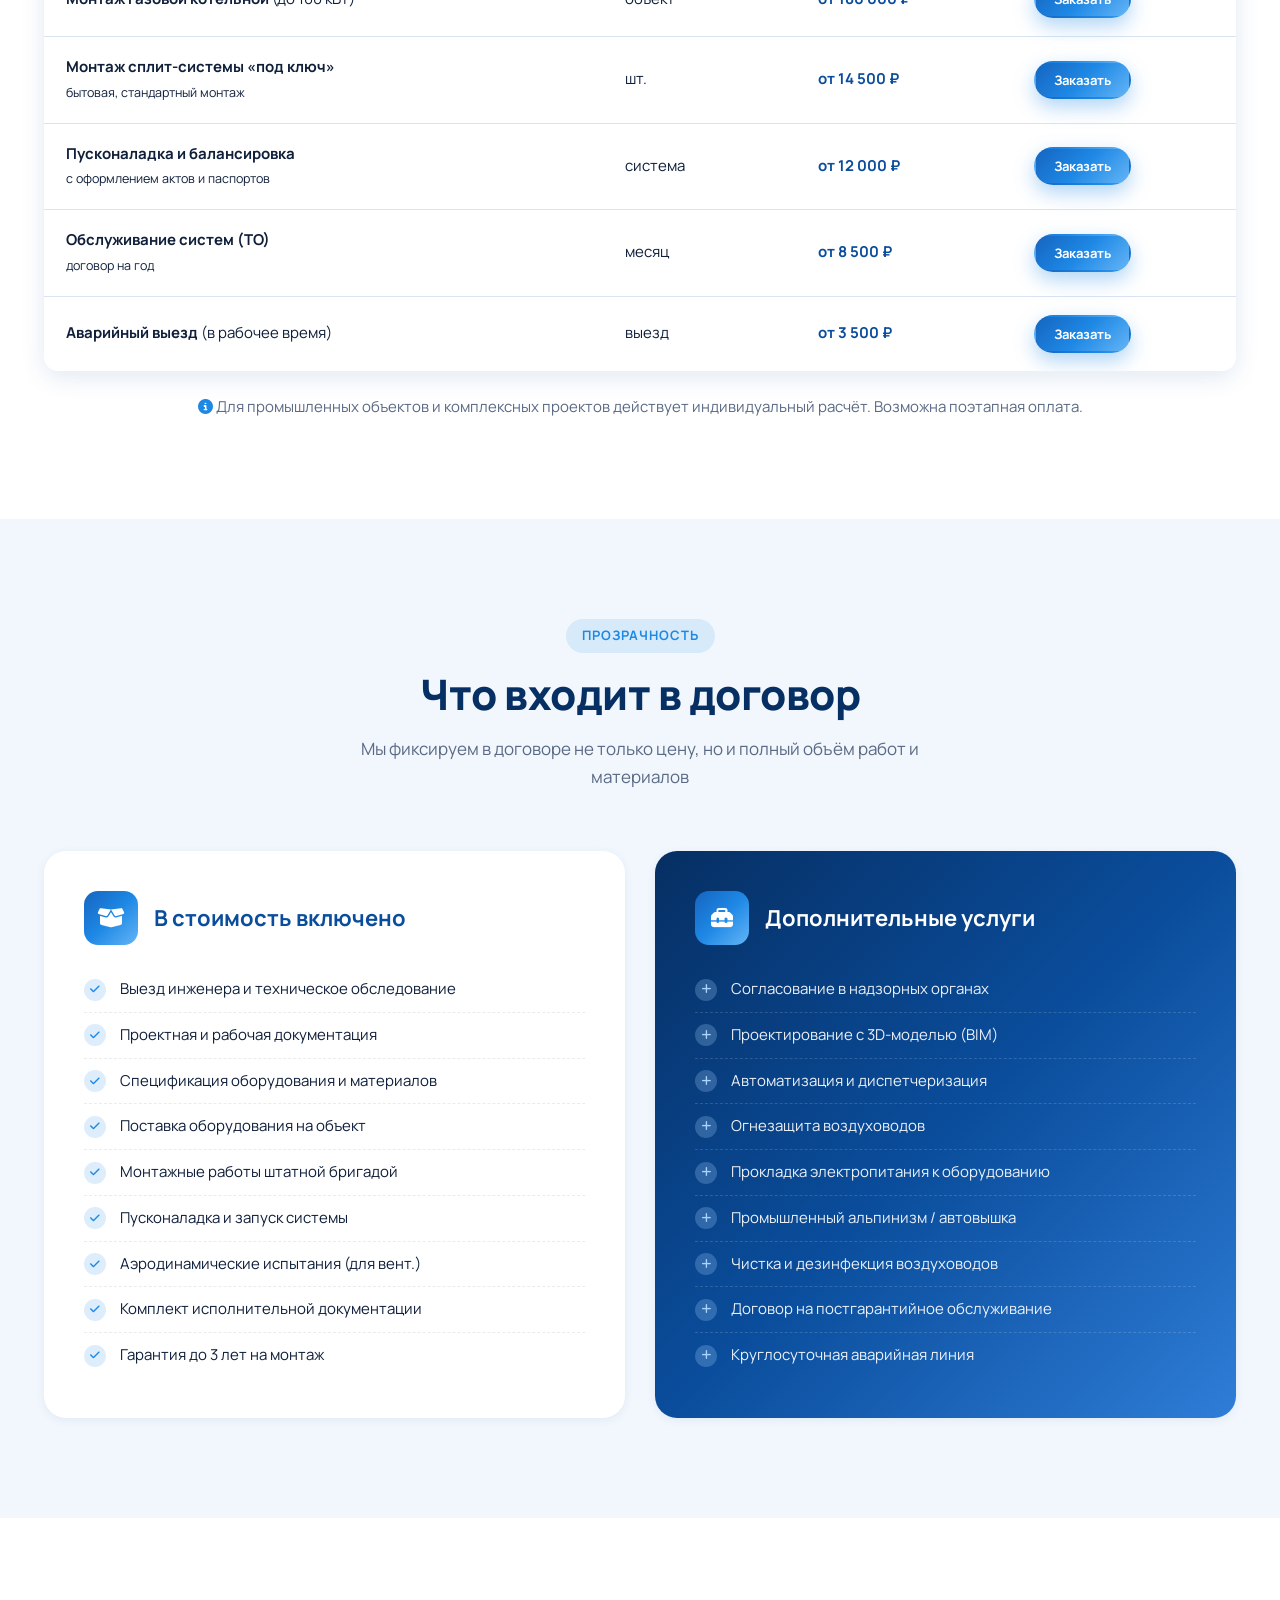
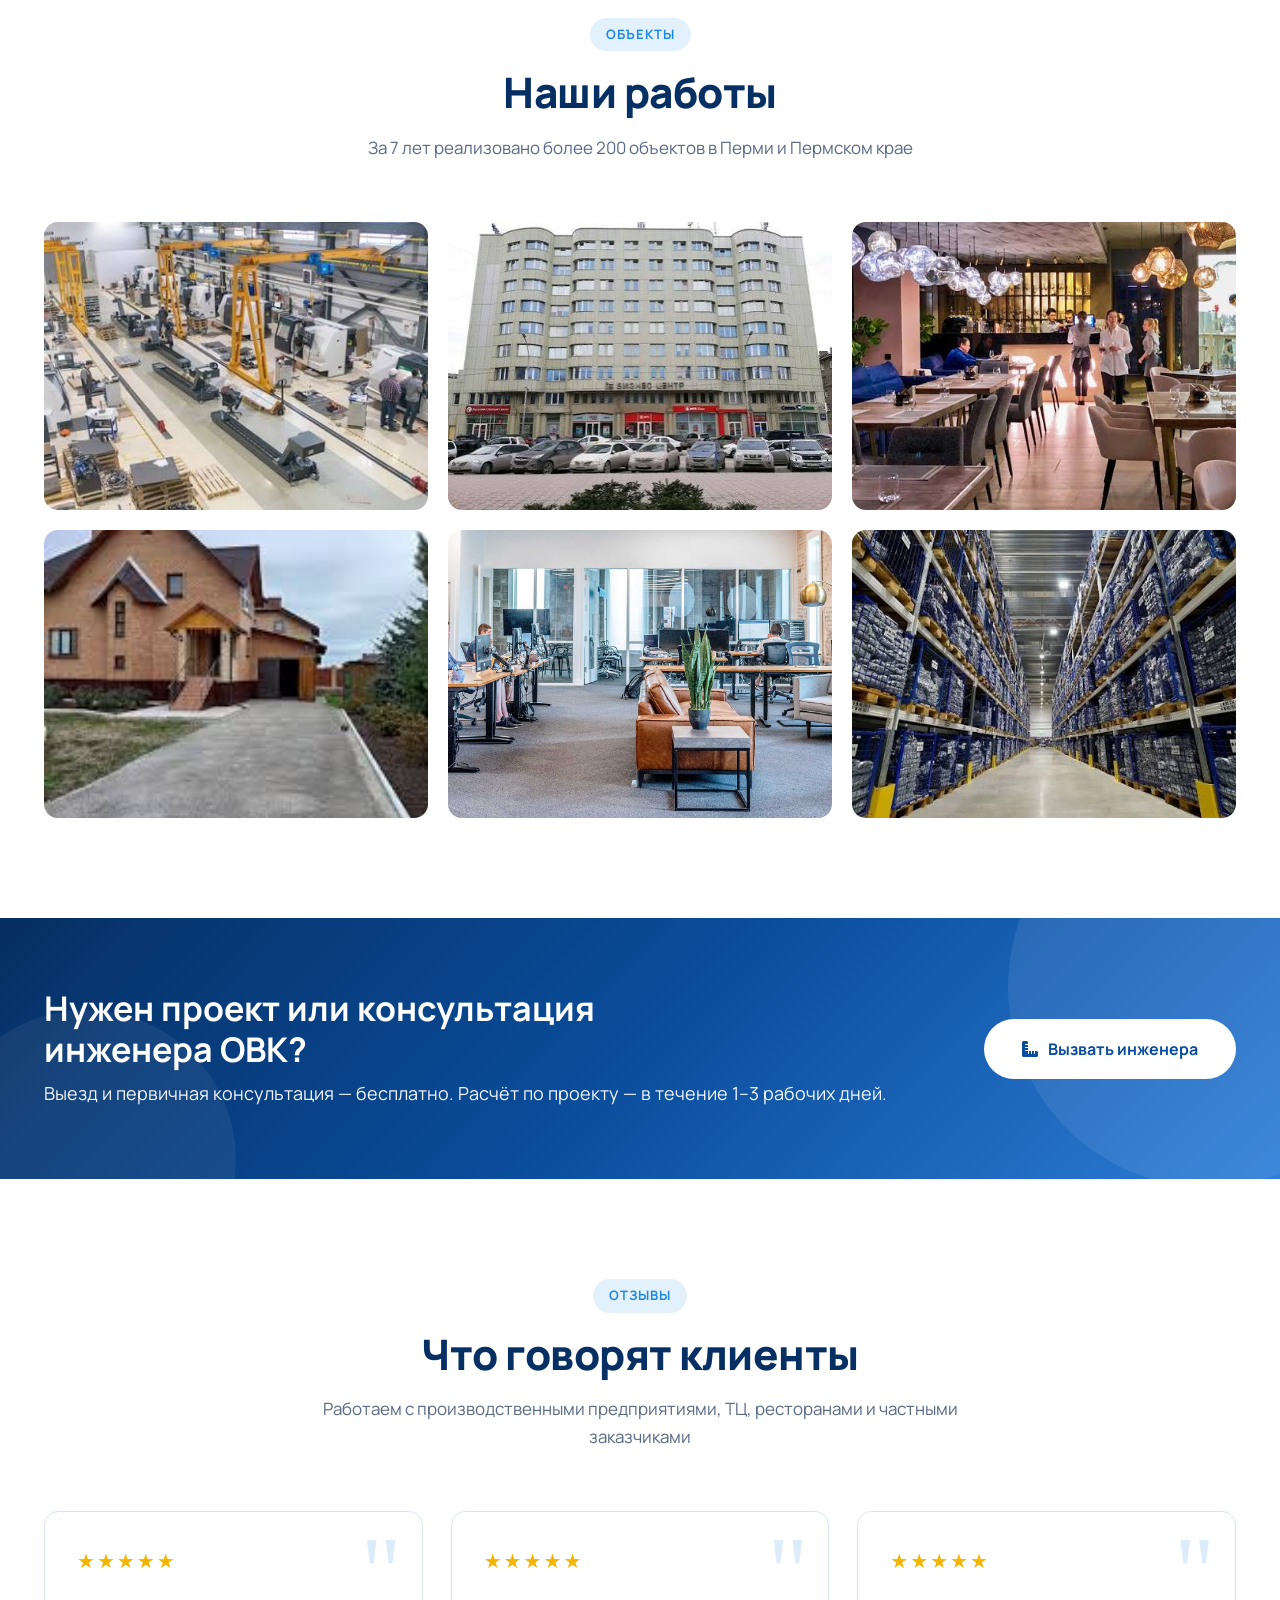
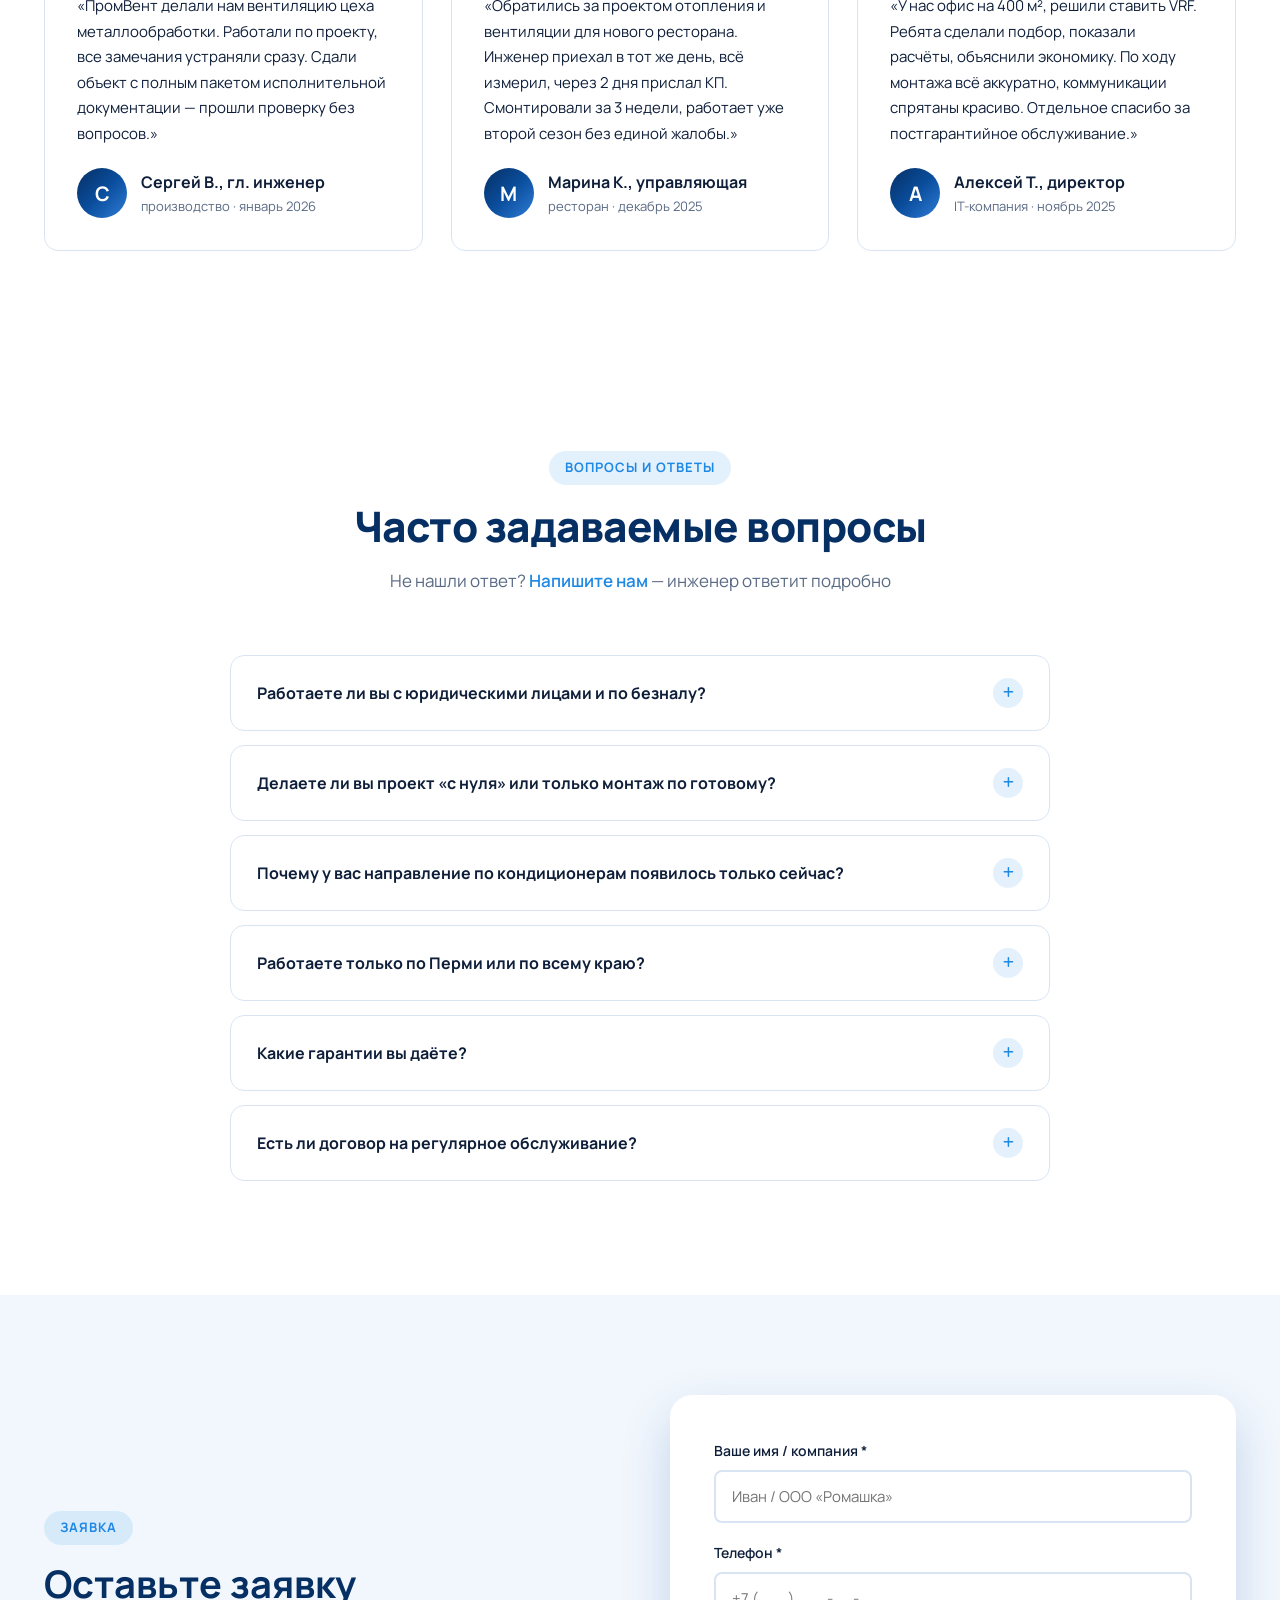
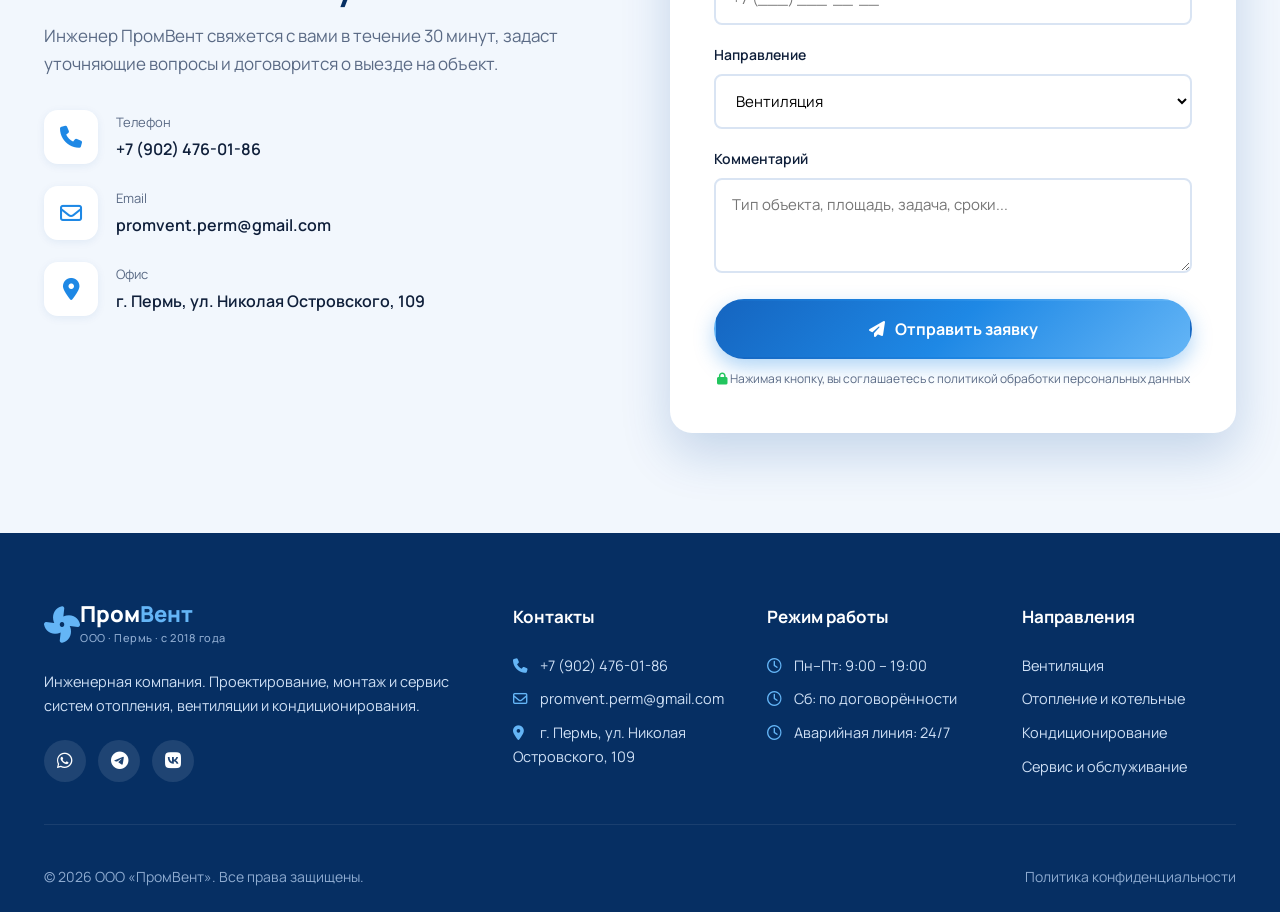
==== commit 90f19a25: "Update index.html" ====
--- a/index.html
+++ b/index.html
@@ -694,32 +694,32 @@
     </div>
     <div class="gallery-grid">
       <div class="gallery-item" data-aos="zoom-in" data-aos-delay="50">
-        <img src="https://images.unsplash.com/photo-1565793298595-6a879b1d9492?w=800&q=80"
+        <img src="img/images6.jpeg"
              alt="Вентиляция производственного цеха" loading="lazy">
         <div class="gallery-caption">Производственный цех, Пермь · вентиляция и аспирация</div>
       </div>
       <div class="gallery-item" data-aos="zoom-in" data-aos-delay="150">
-        <img src="https://images.unsplash.com/photo-1497366216548-37526070297c?w=800&q=80"
+        <img src="img/images7.jpeg"
              alt="Вентиляция бизнес-центра" loading="lazy">
         <div class="gallery-caption">БЦ на ул. Ленина · ПВУ и кондиционирование</div>
       </div>
       <div class="gallery-item" data-aos="zoom-in" data-aos-delay="250">
-        <img src="https://images.unsplash.com/photo-1414235077428-338989a2e8c0?w=800&q=80"
+        <img src="img/images8.jpeg"
              alt="Вентиляция ресторана" loading="lazy">
         <div class="gallery-caption">Ресторан в центре Перми · кухонная вентиляция</div>
       </div>
       <div class="gallery-item" data-aos="zoom-in" data-aos-delay="300">
-        <img src="https://images.unsplash.com/photo-1600585154340-be6161a56a0c?w=800&q=80"
+        <img src="img/images9.jpeg"
              alt="Отопление частного дома" loading="lazy">
         <div class="gallery-caption">Коттедж в Кондратово · котельная и тёплый пол</div>
       </div>
       <div class="gallery-item" data-aos="zoom-in" data-aos-delay="350">
-        <img src="https://images.unsplash.com/photo-1604014237800-1c9102c219da?w=800&q=80"
+        <img src="img/images10.jpeg"
              alt="Кондиционирование офиса" loading="lazy">
         <div class="gallery-caption">Офис IT-компании · мульти-сплит на 6 блоков</div>
       </div>
       <div class="gallery-item" data-aos="zoom-in" data-aos-delay="400">
-        <img src="https://images.unsplash.com/photo-1587293852726-70cdb56c2866?w=800&q=80"
+        <img src="img/images11.jpeg"
              alt="Вентиляция склада" loading="lazy">
         <div class="gallery-caption">Логистический комплекс · дымоудаление</div>
       </div>
